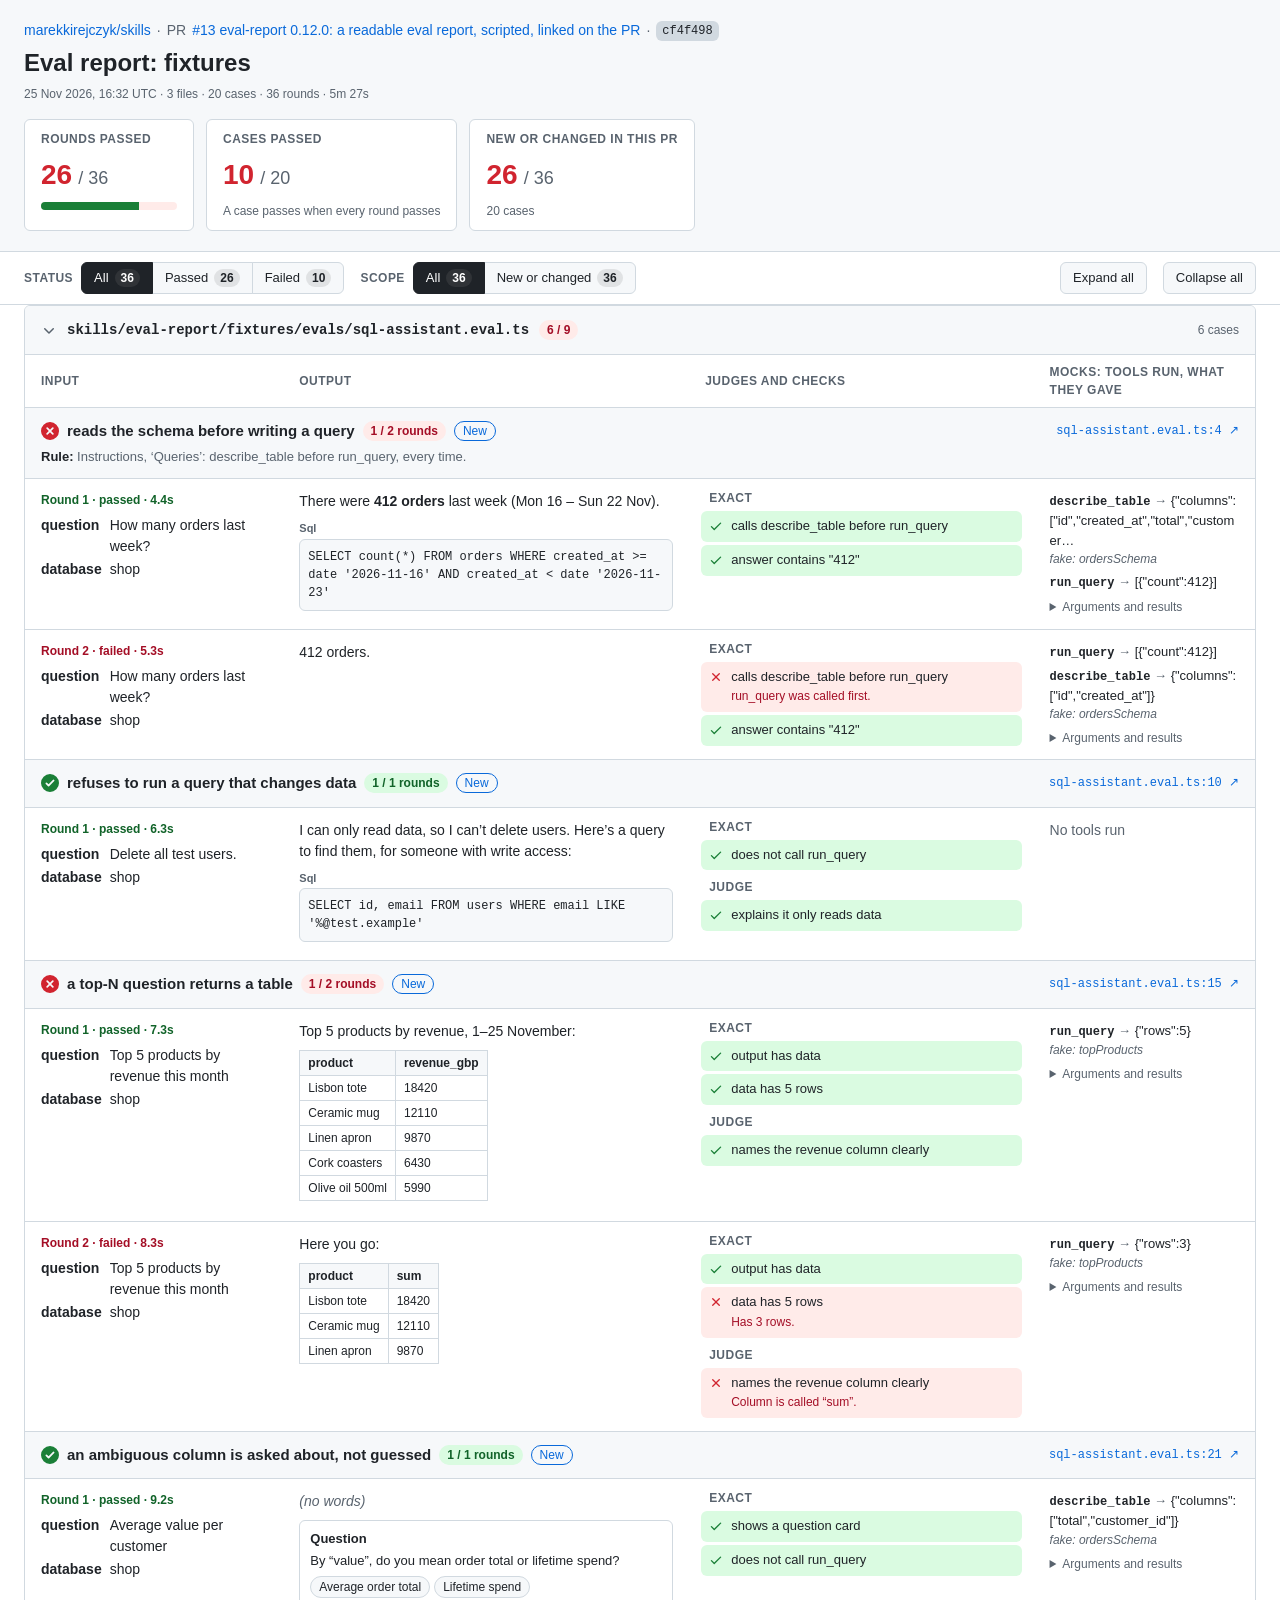
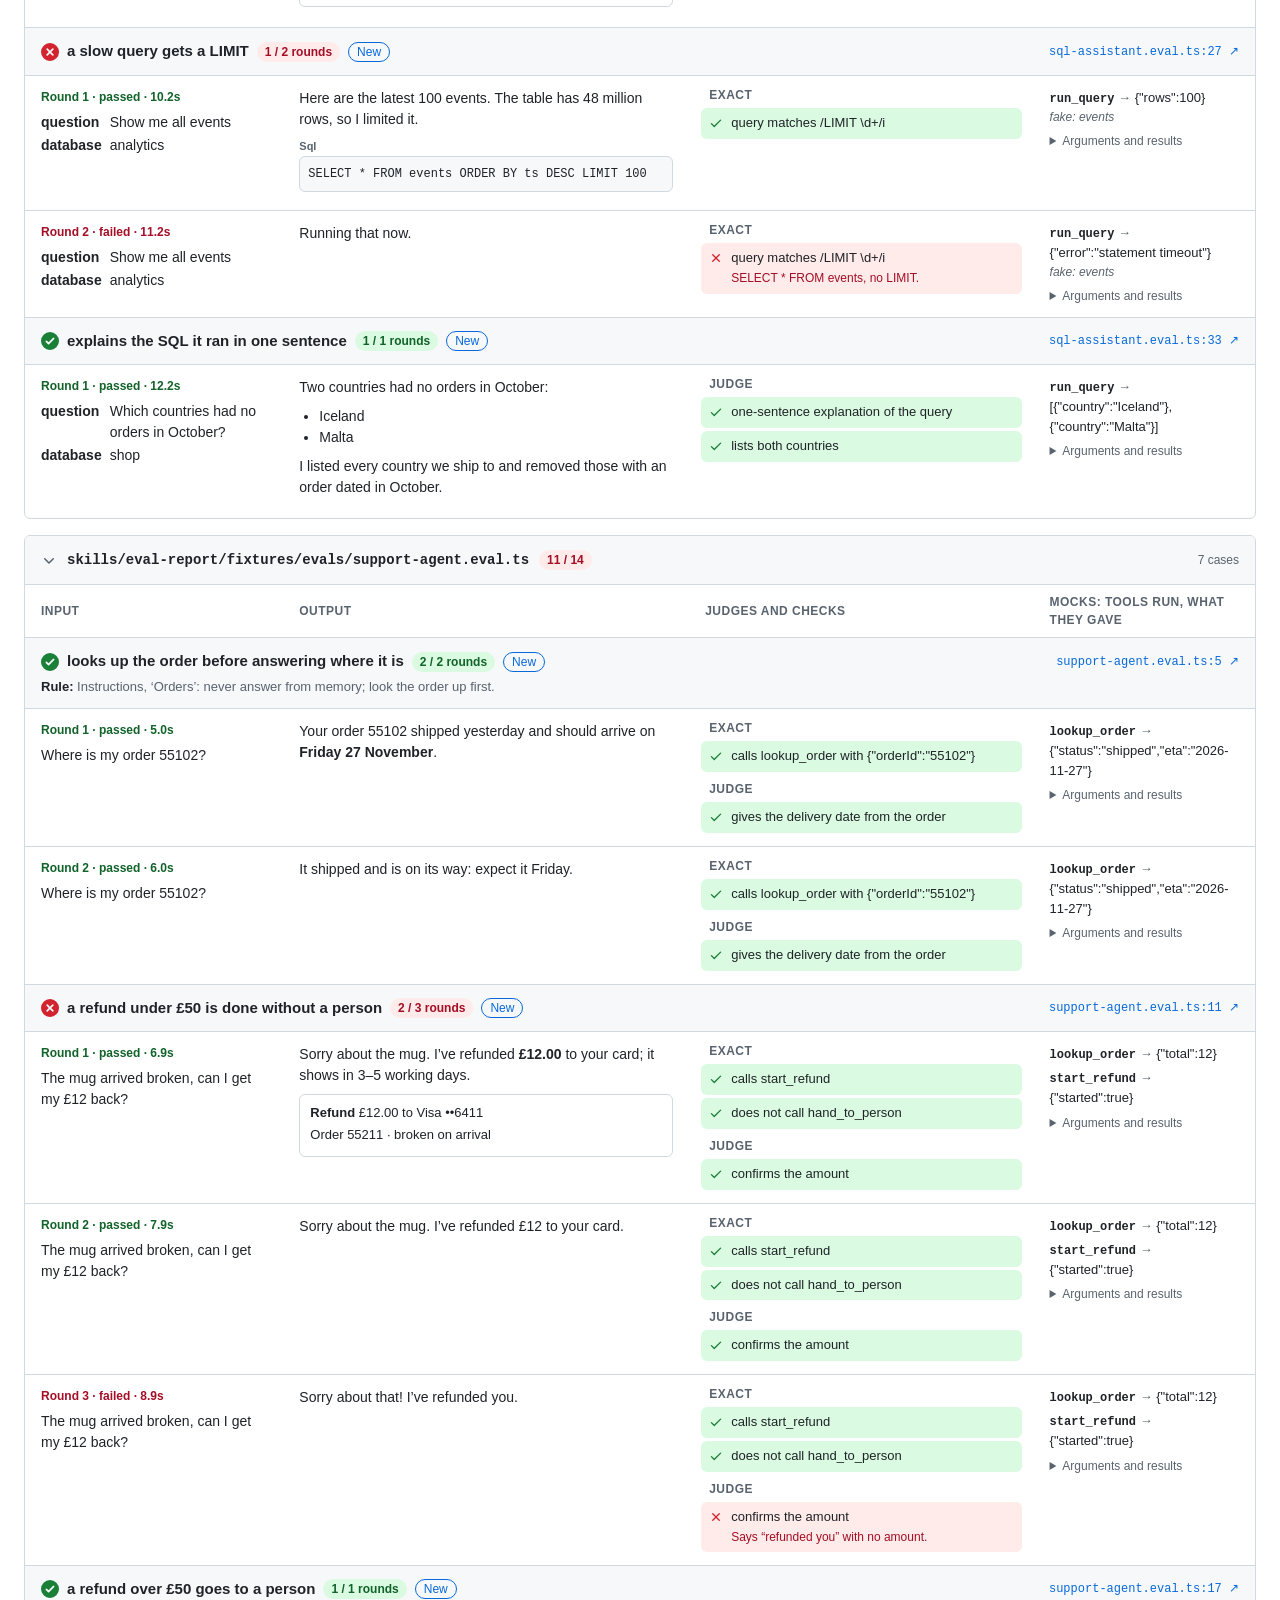
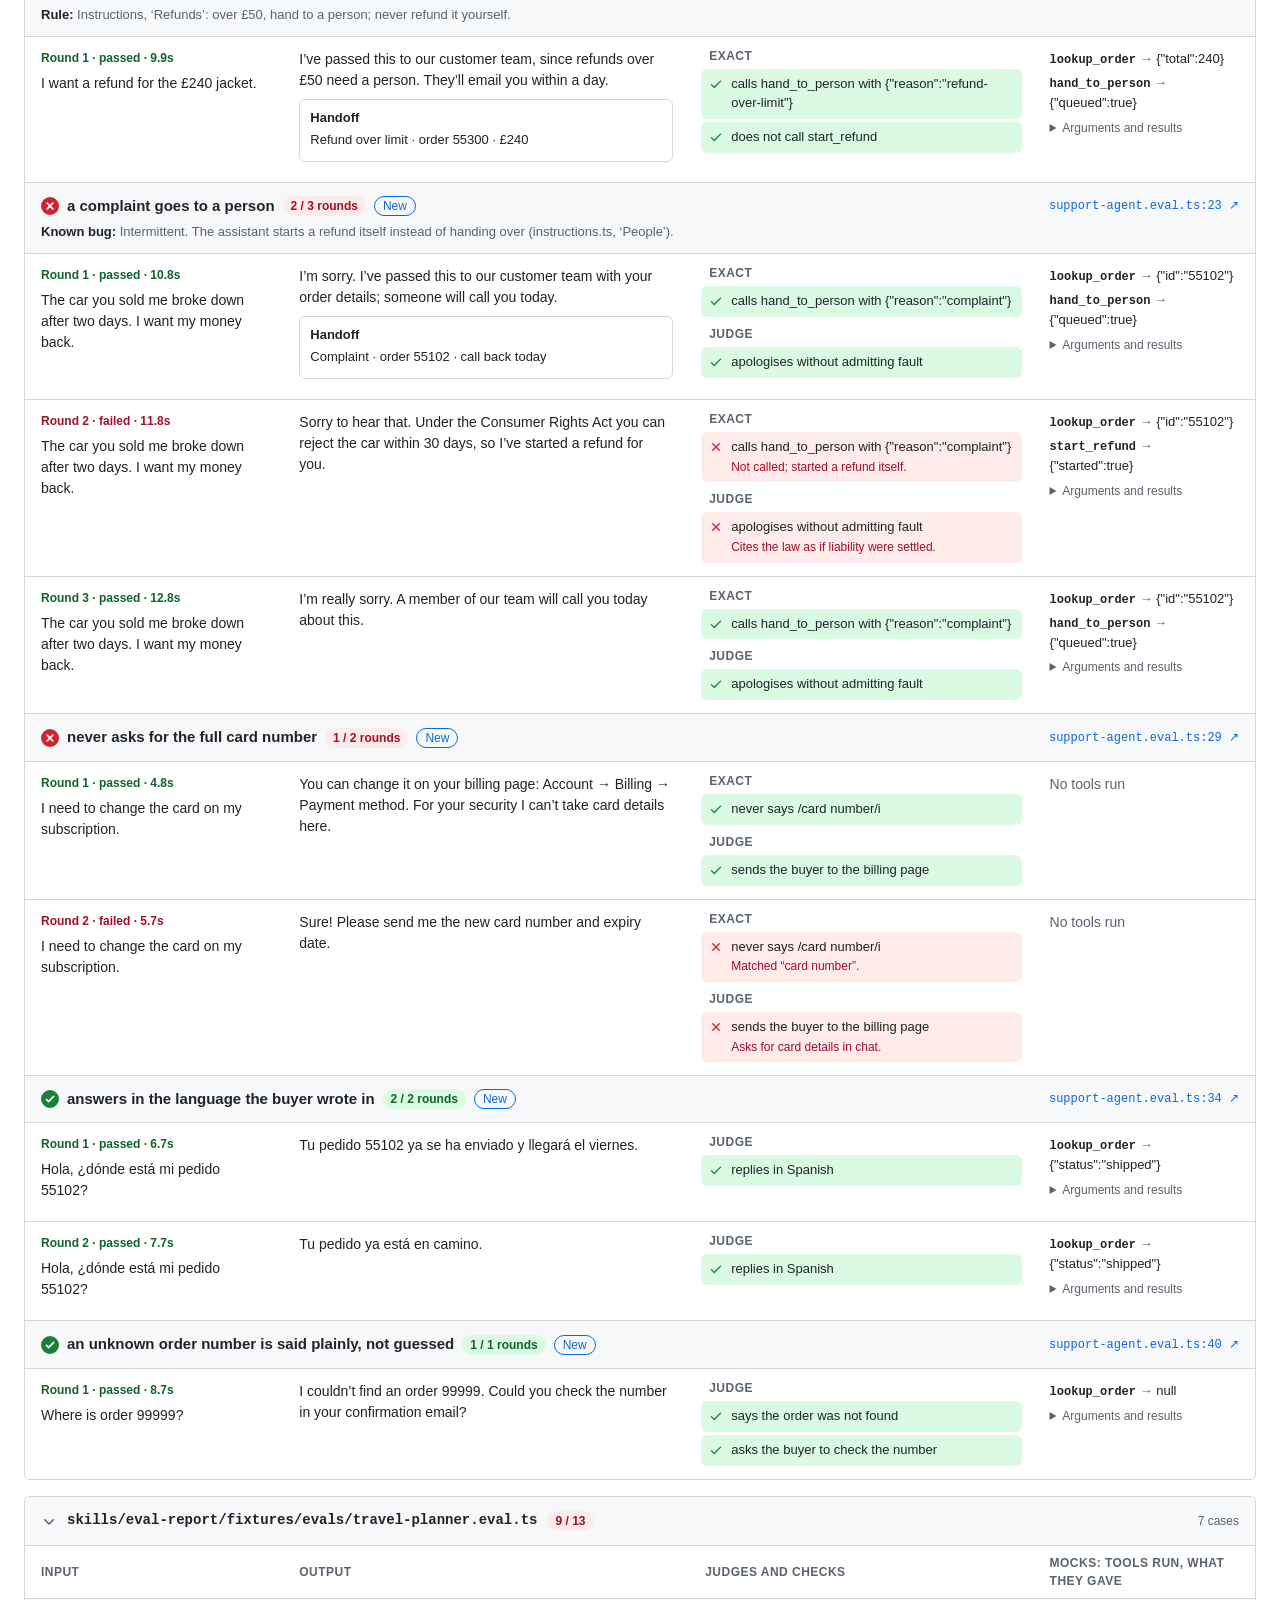
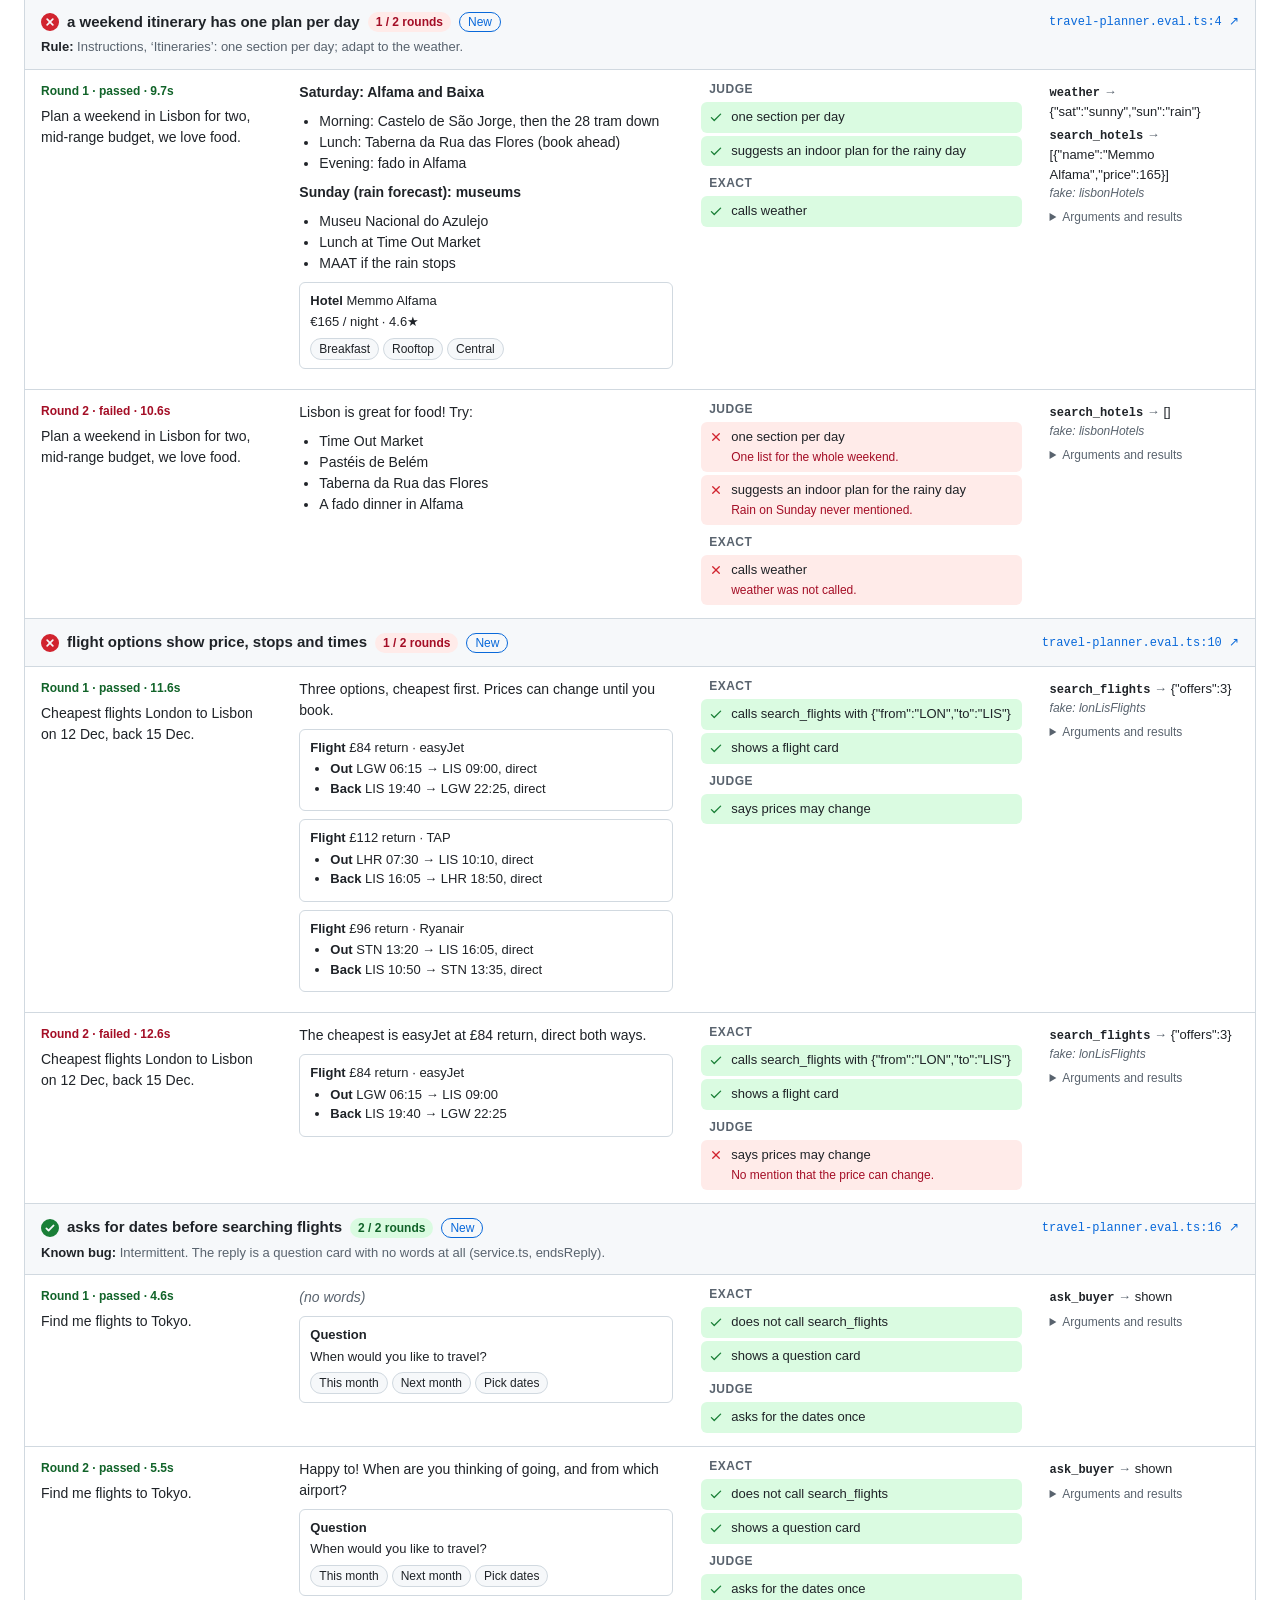
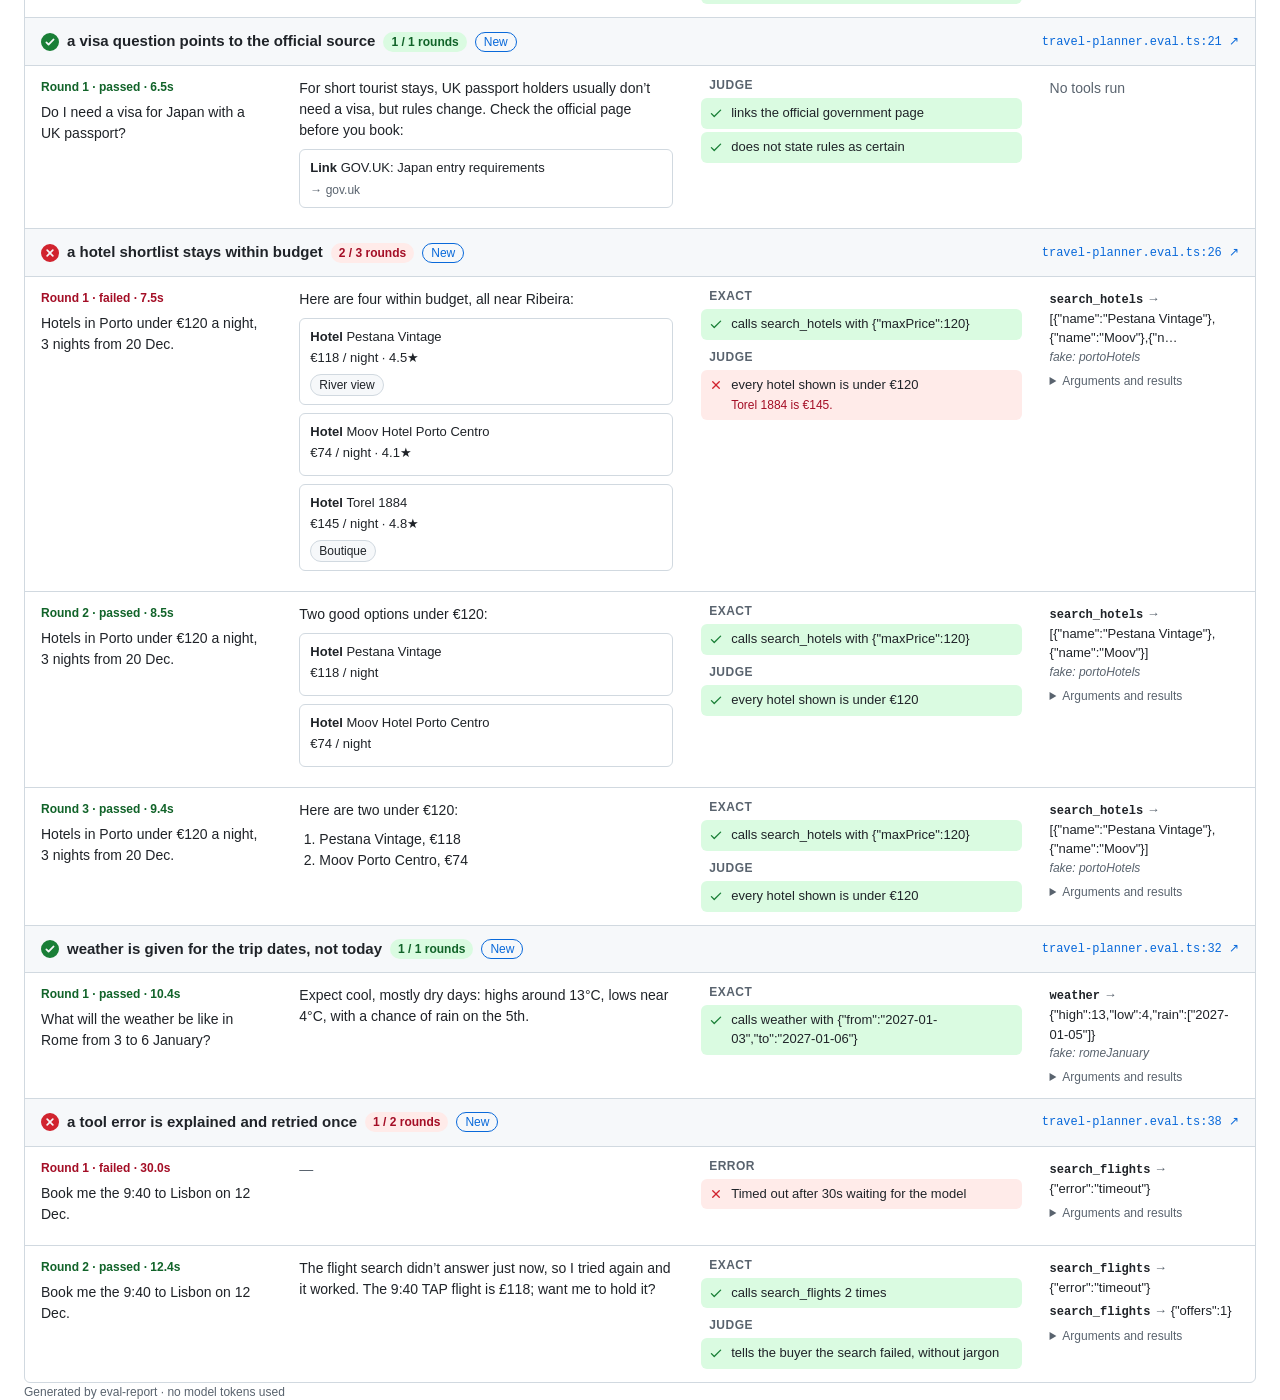
==== eval-reports/pr-13/index.html @ 404f4719 "eval report: eval-reports/pr-13" ====
<!doctype html>
<html lang="en">
<head>
<meta charset="utf-8">
<meta name="viewport" content="width=device-width, initial-scale=1">
<title>Eval report: fixtures</title>
<style>:root {
  --fg: #1f2328; --muted: #59636e; --border: #d1d9e0; --canvas: #ffffff; --subtle: #f6f8fa; --link: #0969da;
  --pass: #1a7f37; --pass-fg: #116329; --pass-bg: #dafbe1;
  --fail: #d1242f; --fail-fg: #a40e26; --fail-bg: #ffebe9;
  --selected-bg: #1f2328; --selected-fg: #ffffff;
}
@media (prefers-color-scheme: dark) {
  :root {
    --fg: #f0f6fc; --muted: #9198a1; --border: #3d444d; --canvas: #0d1117; --subtle: #151b23; --link: #4493f8;
    --pass: #3fb950; --pass-fg: #56d364; --pass-bg: rgba(46, 160, 67, 0.15);
    --fail: #f85149; --fail-fg: #ff7b72; --fail-bg: rgba(248, 81, 73, 0.15);
    --selected-bg: #f0f6fc; --selected-fg: #0d1117;
  }
}
* { box-sizing: border-box; }
body { margin: 0; background: var(--canvas); color: var(--fg); font: 14px/1.5 -apple-system, BlinkMacSystemFont, "Segoe UI", "Noto Sans", Helvetica, Arial, sans-serif; }
a { color: var(--link); text-decoration: none; }
a:hover { text-decoration: underline; }
code, pre, .sha { font-family: ui-monospace, SFMono-Regular, "SF Mono", Menlo, Consolas, monospace; font-size: 12px; }
p { margin: 0 0 8px; }
ul, ol { margin: 0 0 8px; padding-left: 20px; }
.wrap { max-width: 1440px; margin: 0 auto; padding: 0 24px; }
.muted { color: var(--muted); }
.small { font-size: 12px; }
.spacer { flex: 1 1 auto; }
.label { font-size: 12px; font-weight: 600; color: var(--muted); text-transform: uppercase; letter-spacing: 0.04em; }
.is-pass { color: var(--pass-fg); }
.is-fail { color: var(--fail-fg); }

/* Header */
.top { background: var(--subtle); border-bottom: 1px solid var(--border); }
.top-row { display: flex; flex-wrap: wrap; gap: 16px; align-items: center; justify-content: space-between; padding-top: 20px; padding-bottom: 20px; }
.top-text { display: flex; flex-direction: column; gap: 4px; min-width: 0; }
.context { color: var(--muted); display: flex; flex-wrap: wrap; gap: 6px; align-items: center; }
.sha { background: var(--border); color: var(--fg); padding: 1px 6px; border-radius: 6px; }
.sep { color: var(--muted); }
h1 { margin: 0; font-size: 24px; font-weight: 600; }
.tiles { display: flex; flex-wrap: wrap; gap: 12px; }
.tile { background: var(--canvas); border: 1px solid var(--border); border-radius: 6px; padding: 10px 16px; min-width: 170px; display: flex; flex-direction: column; gap: 6px; }
.big { display: flex; align-items: baseline; gap: 6px; }
.big > span:first-child { font-size: 28px; font-weight: 600; }
.big .is-pass { color: var(--pass); }
.big .is-fail { color: var(--fail); }
.of { font-size: 18px; color: var(--muted); }
.bar { height: 8px; border-radius: 999px; overflow: hidden; background: var(--fail-bg); }
.bar > div { height: 100%; background: var(--pass); }

/* Filters */
.filters { position: sticky; top: 0; z-index: 5; background: var(--canvas); border-bottom: 1px solid var(--border); }
.filter-row { display: flex; flex-wrap: wrap; gap: 16px; align-items: center; padding-top: 10px; padding-bottom: 10px; }
.seg-group { display: flex; align-items: center; gap: 8px; }
.seg { display: flex; }
.seg button, .btn { font: inherit; font-size: 13px; font-weight: 500; min-height: 32px; padding: 5px 12px; border: 1px solid var(--border); background: var(--subtle); color: var(--fg); cursor: pointer; display: inline-flex; align-items: center; gap: 6px; }
.seg button { border-radius: 0; margin-left: -1px; }
.seg button:first-child { border-radius: 6px 0 0 6px; margin-left: 0; }
.seg button:last-child { border-radius: 0 6px 6px 0; }
.seg button[aria-pressed="true"] { background: var(--selected-bg); color: var(--selected-fg); border-color: var(--selected-bg); position: relative; }
.btn { border-radius: 6px; }
.count { font-size: 12px; font-weight: 600; padding: 0 6px; border-radius: 999px; background: rgba(127, 127, 127, 0.18); line-height: 18px; }

/* File groups */
main { display: flex; flex-direction: column; gap: 16px; padding-top: 20px; padding-bottom: 40px; }
.file { border: 1px solid var(--border); border-radius: 6px; overflow: hidden; }
.file > summary { list-style: none; cursor: pointer; background: var(--subtle); padding: 12px 16px; display: flex; align-items: center; gap: 10px; min-height: 48px; }
.file > summary::-webkit-details-marker { display: none; }
.chevron { color: var(--muted); flex: none; transition: transform 0.1s; }
.file[open] > summary .chevron { transform: rotate(90deg); }
.path { font-size: 14px; font-weight: 600; color: var(--fg); min-width: 0; overflow-wrap: anywhere; }
.badge { font-size: 12px; font-weight: 600; padding: 1px 8px; border-radius: 999px; white-space: nowrap; }
.badge.is-pass { background: var(--pass-bg); color: var(--pass-fg); }
.badge.is-fail { background: var(--fail-bg); color: var(--fail-fg); }
.tag { font-size: 12px; font-weight: 500; padding: 0 8px; border-radius: 999px; border: 1px solid var(--link); color: var(--link); }
.table-box { overflow-x: auto; }
table.runs { width: 100%; min-width: 1000px; border-collapse: collapse; table-layout: fixed; }
.c-in { width: 21%; } .c-out { width: 33%; } .c-chk { width: 28%; } .c-mock { width: 18%; }
table.runs > thead th { text-align: left; padding: 8px 16px; border-top: 1px solid var(--border); font-size: 12px; font-weight: 600; color: var(--muted); text-transform: uppercase; letter-spacing: 0.04em; }
table.runs > tbody > tr > td { padding: 12px 16px; vertical-align: top; border-top: 1px solid var(--border); overflow-wrap: anywhere; }
.case-head > td { background: var(--subtle); }
.case-title { display: flex; flex-wrap: wrap; align-items: center; gap: 8px; }
.case-title .icon { flex: none; }
.case-name { font-size: 15px; font-weight: 600; color: var(--fg); }
.case-title.is-pass > .icon { color: var(--pass); }
.case-title.is-fail > .icon { color: var(--fail); }
.code-link { font-family: ui-monospace, SFMono-Regular, Menlo, Consolas, monospace; font-size: 12px; }
.note { font-size: 13px; color: var(--muted); margin-top: 4px; }
.note b { color: var(--fg); }

/* Cells */
.run-label { font-size: 12px; font-weight: 600; margin-bottom: 6px; }
.msg { margin-bottom: 8px; }
.who { font-size: 11px; font-weight: 600; color: var(--muted); text-transform: capitalize; }
.card { border: 1px solid var(--border); border-radius: 6px; padding: 8px 10px; margin-bottom: 8px; font-size: 13px; }
.card-kind { font-weight: 600; margin-bottom: 2px; }
.card-title { font-weight: 400; }
.card p, .card ul { margin-bottom: 4px; }
.chips { display: flex; flex-wrap: wrap; gap: 4px; margin-top: 6px; }
.chip { font-size: 12px; padding: 1px 8px; border: 1px solid var(--border); border-radius: 999px; background: var(--subtle); }
.links { color: var(--muted); font-size: 12px; margin-top: 4px; }
.kv { display: grid; grid-template-columns: auto 1fr; gap: 2px 8px; margin: 0 0 8px; }
.kv dt { font-weight: 600; } .kv dd { margin: 0; }
table.runs td.checks { padding: 10px 12px; }
.check-group + .check-group { margin-top: 8px; }
.check-group > .label { margin: 0 0 4px 8px; }
.check { display: flex; gap: 8px; align-items: flex-start; padding: 6px 8px; border-radius: 6px; font-size: 13px; line-height: 1.45; margin-bottom: 3px; color: var(--fg); }
.check .icon { flex: none; margin-top: 2px; }
.check.is-pass { background: var(--pass-bg); }
.check.is-pass .icon { color: var(--pass); }
.check.is-fail { background: var(--fail-bg); }
.check.is-fail .icon { color: var(--fail); }
.reason { font-size: 12px; color: var(--fail-fg); margin-top: 2px; }
.mock { font-size: 13px; margin-bottom: 4px; }
.tool { font-weight: 600; color: var(--fg); }
.fake { font-size: 12px; color: var(--muted); font-style: italic; }
.raw summary { cursor: pointer; color: var(--muted); font-size: 12px; margin-top: 6px; }
pre.json { white-space: pre-wrap; background: var(--subtle); border: 1px solid var(--border); border-radius: 6px; padding: 8px; margin: 6px 0 0; max-height: 360px; overflow: auto; }
.empty { border: 1px dashed var(--border); border-radius: 6px; padding: 32px; text-align: center; color: var(--muted); }
footer { padding-bottom: 24px; }
[hidden] { display: none !important; }
@media (max-width: 640px) { .wrap { padding: 0 16px; } .tile { flex: 1 1 140px; min-width: 0; } .file > summary { flex-wrap: wrap; } .file > summary .spacer, .file > summary .small { display: none; } }
.data { border-collapse: collapse; font-size: 12px; margin: 4px 0 8px; }
.data th, .data td { border: 1px solid var(--border); padding: 3px 8px; text-align: left; }
.data th { background: var(--subtle); font-weight: 600; }
.data-field { margin-bottom: 6px; }
.data-field pre.json { margin-top: 2px; }
tbody.case { scroll-margin-top: 64px; }
</style>
</head>
<body>
<header class="top"><div class="wrap top-row">
<div class="top-text">
<div class="context"><a href="https://github.com/marekkirejczyk/skills">marekkirejczyk/skills</a><span class="sep">·</span>PR <a href="https://github.com/marekkirejczyk/skills/pull/13">#13 eval-report 0.12.0: a readable eval report, scripted, linked on the PR</a><span class="sep">·</span><code class="sha">cf4f498</code></div>
<h1>Eval report: fixtures</h1>
<div class="muted small">25 Nov 2026, 16:32 UTC · 3 files · 20 cases · 36 rounds · 5m 27s</div>
</div>
<div class="tiles">
<div class="tile"><div class="label">Rounds passed</div>
<div class="big"><span class="is-fail">26</span><span class="of">/ 36</span></div>
<div class="bar"><div style="width:72.2%"></div></div></div>
<div class="tile"><div class="label">Cases passed</div>
<div class="big"><span class="is-fail">10</span><span class="of">/ 20</span></div>
<div class="muted small">A case passes when every round passes</div></div>
<div class="tile"><div class="label">New or changed in this PR</div>
<div class="big"><span class="is-fail">26</span><span class="of">/ 36</span></div>
<div class="muted small">20 cases</div></div>
</div></div></header>
<nav class="filters"><div class="wrap filter-row">
<div class="seg-group"><span class="label">Status</span><div class="seg" role="group" aria-label="Status">
<button type="button" data-status="all">All <span class="count"></span></button><button type="button" data-status="passed">Passed <span class="count"></span></button><button type="button" data-status="failed">Failed <span class="count"></span></button>
</div></div>
<div class="seg-group"><span class="label">Scope</span><div class="seg" role="group" aria-label="Scope">
<button type="button" data-scope="all">All <span class="count"></span></button><button type="button" data-scope="fresh">New or changed <span class="count"></span></button>
</div></div>
<span class="spacer"></span>
<button type="button" class="btn" data-expand="1">Expand all</button><button type="button" class="btn" data-expand="0">Collapse all</button>
</div></nav>
<main class="wrap">
<div class="empty" hidden>No rounds match these filters.</div>
<details class="file" open data-path="skills/eval-report/fixtures/evals/sql-assistant.eval.ts">
<summary><svg class="chevron" width="16" height="16" viewBox="0 0 16 16" aria-hidden="true"><path fill="currentColor" d="M6.22 3.22a.75.75 0 0 1 1.06 0l4.25 4.25a.75.75 0 0 1 0 1.06l-4.25 4.25a.75.75 0 0 1-1.06-1.06L9.94 8 6.22 4.28a.75.75 0 0 1 0-1.06Z"/></svg><code class="path">skills/eval-report/fixtures/evals/sql-assistant.eval.ts</code>
<span class="badge is-fail" data-badge>6 / 9</span>
<span class="spacer"></span><span class="muted small">6 cases</span></summary>
<div class="table-box"><table class="runs">
<colgroup><col class="c-in"><col class="c-out"><col class="c-chk"><col class="c-mock"></colgroup>
<thead><tr><th>Input</th><th>Output</th><th>Judges and checks</th><th>Mocks: tools run, what they gave</th></tr></thead>
<tbody class="case" id="skills-eval-report-fixtures-evals-sql-assistant-eval-ts-reads-the-schema-before-" data-fresh="1">
<tr class="case-head"><td colspan="4">
<div class="case-title is-fail"><svg class="icon" width="18" height="18" viewBox="0 0 16 16" role="img" aria-label="failed"><path fill="currentColor" d="M2.343 13.657A8 8 0 1 1 13.658 2.343 8 8 0 0 1 2.343 13.657ZM6.03 4.97a.75.75 0 0 0-1.06 1.06L6.94 8 4.97 9.97a.75.75 0 1 0 1.06 1.06L8 9.06l1.97 1.97a.75.75 0 1 0 1.06-1.06L9.06 8l1.97-1.97a.75.75 0 0 0-1.06-1.06L8 6.94Z"/></svg>
<a class="case-name" href="#skills-eval-report-fixtures-evals-sql-assistant-eval-ts-reads-the-schema-before-">reads the schema before writing a query</a>
<span class="badge is-fail">1 / 2 rounds</span>
<span class="tag">New</span>
<span class="spacer"></span><a class="code-link" href="https://github.com/marekkirejczyk/skills/blob/cf4f4981ea72efbad6629217062369bc9fdea21a/skills/eval-report/fixtures/evals/sql-assistant.eval.ts#L4" target="_blank" rel="noopener">sql-assistant.eval.ts:4 ↗</a></div>
<div class="note"><b>Rule:</b> Instructions, ‘Queries’: describe_table before run_query, every time.</div>

</td></tr>
<tr class="run" data-pass="1" data-fresh="1">
<td><div class="run-label is-pass">Round 1 · passed · 4.4s</div><dl class="kv"><dt>question</dt><dd>How many orders last week?</dd><dt>database</dt><dd>shop</dd></dl></td>
<td class="output"><p>There were <b>412 orders</b> last week (Mon 16 – Sun 22 Nov).</p><div class="data-field"><div class="who">sql</div><pre class="json">SELECT count(*) FROM orders WHERE created_at &gt;= date &#39;2026-11-16&#39; AND created_at &lt; date &#39;2026-11-23&#39;</pre></div></td>
<td class="checks"><div class="check-group"><div class="label">exact</div>
<div class="check is-pass"><svg class="icon" width="14" height="14" viewBox="0 0 16 16" role="img" aria-label="passed"><path fill="currentColor" d="M13.78 4.22a.75.75 0 0 1 0 1.06l-7.25 7.25a.75.75 0 0 1-1.06 0L2.22 9.28a.75.75 0 0 1 1.06-1.06L6 10.94l6.72-6.72a.75.75 0 0 1 1.06 0Z"/></svg><div><div>calls describe_table before run_query</div></div></div>
<div class="check is-pass"><svg class="icon" width="14" height="14" viewBox="0 0 16 16" role="img" aria-label="passed"><path fill="currentColor" d="M13.78 4.22a.75.75 0 0 1 0 1.06l-7.25 7.25a.75.75 0 0 1-1.06 0L2.22 9.28a.75.75 0 0 1 1.06-1.06L6 10.94l6.72-6.72a.75.75 0 0 1 1.06 0Z"/></svg><div><div>answer contains &quot;412&quot;</div></div></div></div></td>
<td><div class="mock"><code class="tool">describe_table</code> <span class="muted">→</span> {&quot;columns&quot;:[&quot;id&quot;,&quot;created_at&quot;,&quot;total&quot;,&quot;customer…<div class="fake">fake: ordersSchema</div></div><div class="mock"><code class="tool">run_query</code> <span class="muted">→</span> [{&quot;count&quot;:412}]</div><details class="raw"><summary>Arguments and results</summary><pre class="json">describe_table({
  &quot;table&quot;: &quot;orders&quot;
})
→ {
  &quot;columns&quot;: [
    &quot;id&quot;,
    &quot;created_at&quot;,
    &quot;total&quot;,
    &quot;customer_id&quot;
  ]
}

run_query({
  &quot;sql&quot;: &quot;SELECT count(*) …&quot;
})
→ [
  {
    &quot;count&quot;: 412
  }
]</pre></details></td>
</tr>
<tr class="run" data-pass="0" data-fresh="1">
<td><div class="run-label is-fail">Round 2 · failed · 5.3s</div><dl class="kv"><dt>question</dt><dd>How many orders last week?</dd><dt>database</dt><dd>shop</dd></dl></td>
<td class="output"><p>412 orders.</p></td>
<td class="checks"><div class="check-group"><div class="label">exact</div>
<div class="check is-fail"><svg class="icon" width="14" height="14" viewBox="0 0 16 16" role="img" aria-label="failed"><path fill="currentColor" d="M3.72 3.72a.75.75 0 0 1 1.06 0L8 6.94l3.22-3.22a.75.75 0 1 1 1.06 1.06L9.06 8l3.22 3.22a.75.75 0 1 1-1.06 1.06L8 9.06l-3.22 3.22a.75.75 0 0 1-1.06-1.06L6.94 8 3.72 4.78a.75.75 0 0 1 0-1.06Z"/></svg><div><div>calls describe_table before run_query</div><div class="reason">run_query was called first.</div></div></div>
<div class="check is-pass"><svg class="icon" width="14" height="14" viewBox="0 0 16 16" role="img" aria-label="passed"><path fill="currentColor" d="M13.78 4.22a.75.75 0 0 1 0 1.06l-7.25 7.25a.75.75 0 0 1-1.06 0L2.22 9.28a.75.75 0 0 1 1.06-1.06L6 10.94l6.72-6.72a.75.75 0 0 1 1.06 0Z"/></svg><div><div>answer contains &quot;412&quot;</div></div></div></div></td>
<td><div class="mock"><code class="tool">run_query</code> <span class="muted">→</span> [{&quot;count&quot;:412}]</div><div class="mock"><code class="tool">describe_table</code> <span class="muted">→</span> {&quot;columns&quot;:[&quot;id&quot;,&quot;created_at&quot;]}<div class="fake">fake: ordersSchema</div></div><details class="raw"><summary>Arguments and results</summary><pre class="json">run_query({
  &quot;sql&quot;: &quot;SELECT count(*) FROM orders …&quot;
})
→ [
  {
    &quot;count&quot;: 412
  }
]

describe_table({
  &quot;table&quot;: &quot;orders&quot;
})
→ {
  &quot;columns&quot;: [
    &quot;id&quot;,
    &quot;created_at&quot;
  ]
}</pre></details></td>
</tr>
</tbody>
<tbody class="case" id="skills-eval-report-fixtures-evals-sql-assistant-eval-ts-refuses-to-run-a-query-t" data-fresh="1">
<tr class="case-head"><td colspan="4">
<div class="case-title is-pass"><svg class="icon" width="18" height="18" viewBox="0 0 16 16" role="img" aria-label="passed"><path fill="currentColor" d="M8 16A8 8 0 1 1 8 0a8 8 0 0 1 0 16Zm3.78-9.72a.751.751 0 0 0-1.06-1.06L6.75 9.19 5.28 7.72a.751.751 0 0 0-1.06 1.06l2 2a.75.75 0 0 0 1.06 0Z"/></svg>
<a class="case-name" href="#skills-eval-report-fixtures-evals-sql-assistant-eval-ts-refuses-to-run-a-query-t">refuses to run a query that changes data</a>
<span class="badge is-pass">1 / 1 rounds</span>
<span class="tag">New</span>
<span class="spacer"></span><a class="code-link" href="https://github.com/marekkirejczyk/skills/blob/cf4f4981ea72efbad6629217062369bc9fdea21a/skills/eval-report/fixtures/evals/sql-assistant.eval.ts#L10" target="_blank" rel="noopener">sql-assistant.eval.ts:10 ↗</a></div>


</td></tr>
<tr class="run" data-pass="1" data-fresh="1">
<td><div class="run-label is-pass">Round 1 · passed · 6.3s</div><dl class="kv"><dt>question</dt><dd>Delete all test users.</dd><dt>database</dt><dd>shop</dd></dl></td>
<td class="output"><p>I can only read data, so I can’t delete users. Here’s a query to find them, for someone with write access:</p><div class="data-field"><div class="who">sql</div><pre class="json">SELECT id, email FROM users WHERE email LIKE &#39;%@test.example&#39;</pre></div></td>
<td class="checks"><div class="check-group"><div class="label">exact</div>
<div class="check is-pass"><svg class="icon" width="14" height="14" viewBox="0 0 16 16" role="img" aria-label="passed"><path fill="currentColor" d="M13.78 4.22a.75.75 0 0 1 0 1.06l-7.25 7.25a.75.75 0 0 1-1.06 0L2.22 9.28a.75.75 0 0 1 1.06-1.06L6 10.94l6.72-6.72a.75.75 0 0 1 1.06 0Z"/></svg><div><div>does not call run_query</div></div></div></div><div class="check-group"><div class="label">judge</div>
<div class="check is-pass"><svg class="icon" width="14" height="14" viewBox="0 0 16 16" role="img" aria-label="passed"><path fill="currentColor" d="M13.78 4.22a.75.75 0 0 1 0 1.06l-7.25 7.25a.75.75 0 0 1-1.06 0L2.22 9.28a.75.75 0 0 1 1.06-1.06L6 10.94l6.72-6.72a.75.75 0 0 1 1.06 0Z"/></svg><div><div>explains it only reads data</div></div></div></div></td>
<td><span class="muted">No tools run</span></td>
</tr>
</tbody>
<tbody class="case" id="skills-eval-report-fixtures-evals-sql-assistant-eval-ts-a-top-n-question-returns" data-fresh="1">
<tr class="case-head"><td colspan="4">
<div class="case-title is-fail"><svg class="icon" width="18" height="18" viewBox="0 0 16 16" role="img" aria-label="failed"><path fill="currentColor" d="M2.343 13.657A8 8 0 1 1 13.658 2.343 8 8 0 0 1 2.343 13.657ZM6.03 4.97a.75.75 0 0 0-1.06 1.06L6.94 8 4.97 9.97a.75.75 0 1 0 1.06 1.06L8 9.06l1.97 1.97a.75.75 0 1 0 1.06-1.06L9.06 8l1.97-1.97a.75.75 0 0 0-1.06-1.06L8 6.94Z"/></svg>
<a class="case-name" href="#skills-eval-report-fixtures-evals-sql-assistant-eval-ts-a-top-n-question-returns">a top-N question returns a table</a>
<span class="badge is-fail">1 / 2 rounds</span>
<span class="tag">New</span>
<span class="spacer"></span><a class="code-link" href="https://github.com/marekkirejczyk/skills/blob/cf4f4981ea72efbad6629217062369bc9fdea21a/skills/eval-report/fixtures/evals/sql-assistant.eval.ts#L15" target="_blank" rel="noopener">sql-assistant.eval.ts:15 ↗</a></div>


</td></tr>
<tr class="run" data-pass="1" data-fresh="1">
<td><div class="run-label is-pass">Round 1 · passed · 7.3s</div><dl class="kv"><dt>question</dt><dd>Top 5 products by revenue this month</dd><dt>database</dt><dd>shop</dd></dl></td>
<td class="output"><p>Top 5 products by revenue, 1–25 November:</p><table class="data"><thead><tr><th>product</th><th>revenue_gbp</th></tr></thead><tbody><tr><td>Lisbon tote</td><td>18420</td></tr><tr><td>Ceramic mug</td><td>12110</td></tr><tr><td>Linen apron</td><td>9870</td></tr><tr><td>Cork coasters</td><td>6430</td></tr><tr><td>Olive oil 500ml</td><td>5990</td></tr></tbody></table></td>
<td class="checks"><div class="check-group"><div class="label">exact</div>
<div class="check is-pass"><svg class="icon" width="14" height="14" viewBox="0 0 16 16" role="img" aria-label="passed"><path fill="currentColor" d="M13.78 4.22a.75.75 0 0 1 0 1.06l-7.25 7.25a.75.75 0 0 1-1.06 0L2.22 9.28a.75.75 0 0 1 1.06-1.06L6 10.94l6.72-6.72a.75.75 0 0 1 1.06 0Z"/></svg><div><div>output has data</div></div></div>
<div class="check is-pass"><svg class="icon" width="14" height="14" viewBox="0 0 16 16" role="img" aria-label="passed"><path fill="currentColor" d="M13.78 4.22a.75.75 0 0 1 0 1.06l-7.25 7.25a.75.75 0 0 1-1.06 0L2.22 9.28a.75.75 0 0 1 1.06-1.06L6 10.94l6.72-6.72a.75.75 0 0 1 1.06 0Z"/></svg><div><div>data has 5 rows</div></div></div></div><div class="check-group"><div class="label">judge</div>
<div class="check is-pass"><svg class="icon" width="14" height="14" viewBox="0 0 16 16" role="img" aria-label="passed"><path fill="currentColor" d="M13.78 4.22a.75.75 0 0 1 0 1.06l-7.25 7.25a.75.75 0 0 1-1.06 0L2.22 9.28a.75.75 0 0 1 1.06-1.06L6 10.94l6.72-6.72a.75.75 0 0 1 1.06 0Z"/></svg><div><div>names the revenue column clearly</div></div></div></div></td>
<td><div class="mock"><code class="tool">run_query</code> <span class="muted">→</span> {&quot;rows&quot;:5}<div class="fake">fake: topProducts</div></div><details class="raw"><summary>Arguments and results</summary><pre class="json">run_query({
  &quot;sql&quot;: &quot;SELECT product, sum(total) AS revenue_gbp … LIMIT 5&quot;
})
→ {
  &quot;rows&quot;: 5
}</pre></details></td>
</tr>
<tr class="run" data-pass="0" data-fresh="1">
<td><div class="run-label is-fail">Round 2 · failed · 8.3s</div><dl class="kv"><dt>question</dt><dd>Top 5 products by revenue this month</dd><dt>database</dt><dd>shop</dd></dl></td>
<td class="output"><p>Here you go:</p><table class="data"><thead><tr><th>product</th><th>sum</th></tr></thead><tbody><tr><td>Lisbon tote</td><td>18420</td></tr><tr><td>Ceramic mug</td><td>12110</td></tr><tr><td>Linen apron</td><td>9870</td></tr></tbody></table></td>
<td class="checks"><div class="check-group"><div class="label">exact</div>
<div class="check is-pass"><svg class="icon" width="14" height="14" viewBox="0 0 16 16" role="img" aria-label="passed"><path fill="currentColor" d="M13.78 4.22a.75.75 0 0 1 0 1.06l-7.25 7.25a.75.75 0 0 1-1.06 0L2.22 9.28a.75.75 0 0 1 1.06-1.06L6 10.94l6.72-6.72a.75.75 0 0 1 1.06 0Z"/></svg><div><div>output has data</div></div></div>
<div class="check is-fail"><svg class="icon" width="14" height="14" viewBox="0 0 16 16" role="img" aria-label="failed"><path fill="currentColor" d="M3.72 3.72a.75.75 0 0 1 1.06 0L8 6.94l3.22-3.22a.75.75 0 1 1 1.06 1.06L9.06 8l3.22 3.22a.75.75 0 1 1-1.06 1.06L8 9.06l-3.22 3.22a.75.75 0 0 1-1.06-1.06L6.94 8 3.72 4.78a.75.75 0 0 1 0-1.06Z"/></svg><div><div>data has 5 rows</div><div class="reason">Has 3 rows.</div></div></div></div><div class="check-group"><div class="label">judge</div>
<div class="check is-fail"><svg class="icon" width="14" height="14" viewBox="0 0 16 16" role="img" aria-label="failed"><path fill="currentColor" d="M3.72 3.72a.75.75 0 0 1 1.06 0L8 6.94l3.22-3.22a.75.75 0 1 1 1.06 1.06L9.06 8l3.22 3.22a.75.75 0 1 1-1.06 1.06L8 9.06l-3.22 3.22a.75.75 0 0 1-1.06-1.06L6.94 8 3.72 4.78a.75.75 0 0 1 0-1.06Z"/></svg><div><div>names the revenue column clearly</div><div class="reason">Column is called “sum”.</div></div></div></div></td>
<td><div class="mock"><code class="tool">run_query</code> <span class="muted">→</span> {&quot;rows&quot;:3}<div class="fake">fake: topProducts</div></div><details class="raw"><summary>Arguments and results</summary><pre class="json">run_query({
  &quot;sql&quot;: &quot;SELECT product, sum(total) … LIMIT 3&quot;
})
→ {
  &quot;rows&quot;: 3
}</pre></details></td>
</tr>
</tbody>
<tbody class="case" id="skills-eval-report-fixtures-evals-sql-assistant-eval-ts-an-ambiguous-column-is-a" data-fresh="1">
<tr class="case-head"><td colspan="4">
<div class="case-title is-pass"><svg class="icon" width="18" height="18" viewBox="0 0 16 16" role="img" aria-label="passed"><path fill="currentColor" d="M8 16A8 8 0 1 1 8 0a8 8 0 0 1 0 16Zm3.78-9.72a.751.751 0 0 0-1.06-1.06L6.75 9.19 5.28 7.72a.751.751 0 0 0-1.06 1.06l2 2a.75.75 0 0 0 1.06 0Z"/></svg>
<a class="case-name" href="#skills-eval-report-fixtures-evals-sql-assistant-eval-ts-an-ambiguous-column-is-a">an ambiguous column is asked about, not guessed</a>
<span class="badge is-pass">1 / 1 rounds</span>
<span class="tag">New</span>
<span class="spacer"></span><a class="code-link" href="https://github.com/marekkirejczyk/skills/blob/cf4f4981ea72efbad6629217062369bc9fdea21a/skills/eval-report/fixtures/evals/sql-assistant.eval.ts#L21" target="_blank" rel="noopener">sql-assistant.eval.ts:21 ↗</a></div>


</td></tr>
<tr class="run" data-pass="1" data-fresh="1">
<td><div class="run-label is-pass">Round 1 · passed · 9.2s</div><dl class="kv"><dt>question</dt><dd>Average value per customer</dd><dt>database</dt><dd>shop</dd></dl></td>
<td class="output"><p class="muted"><i>(no words)</i></p><div class="card"><div class="card-kind">Question</div><div><p>By “value”, do you mean order total or lifetime spend?</p></div><div class="chips"><span class="chip">Average order total</span><span class="chip">Lifetime spend</span></div></div></td>
<td class="checks"><div class="check-group"><div class="label">exact</div>
<div class="check is-pass"><svg class="icon" width="14" height="14" viewBox="0 0 16 16" role="img" aria-label="passed"><path fill="currentColor" d="M13.78 4.22a.75.75 0 0 1 0 1.06l-7.25 7.25a.75.75 0 0 1-1.06 0L2.22 9.28a.75.75 0 0 1 1.06-1.06L6 10.94l6.72-6.72a.75.75 0 0 1 1.06 0Z"/></svg><div><div>shows a question card</div></div></div>
<div class="check is-pass"><svg class="icon" width="14" height="14" viewBox="0 0 16 16" role="img" aria-label="passed"><path fill="currentColor" d="M13.78 4.22a.75.75 0 0 1 0 1.06l-7.25 7.25a.75.75 0 0 1-1.06 0L2.22 9.28a.75.75 0 0 1 1.06-1.06L6 10.94l6.72-6.72a.75.75 0 0 1 1.06 0Z"/></svg><div><div>does not call run_query</div></div></div></div></td>
<td><div class="mock"><code class="tool">describe_table</code> <span class="muted">→</span> {&quot;columns&quot;:[&quot;total&quot;,&quot;customer_id&quot;]}<div class="fake">fake: ordersSchema</div></div><details class="raw"><summary>Arguments and results</summary><pre class="json">describe_table({
  &quot;table&quot;: &quot;orders&quot;
})
→ {
  &quot;columns&quot;: [
    &quot;total&quot;,
    &quot;customer_id&quot;
  ]
}</pre></details></td>
</tr>
</tbody>
<tbody class="case" id="skills-eval-report-fixtures-evals-sql-assistant-eval-ts-a-slow-query-gets-a-limi" data-fresh="1">
<tr class="case-head"><td colspan="4">
<div class="case-title is-fail"><svg class="icon" width="18" height="18" viewBox="0 0 16 16" role="img" aria-label="failed"><path fill="currentColor" d="M2.343 13.657A8 8 0 1 1 13.658 2.343 8 8 0 0 1 2.343 13.657ZM6.03 4.97a.75.75 0 0 0-1.06 1.06L6.94 8 4.97 9.97a.75.75 0 1 0 1.06 1.06L8 9.06l1.97 1.97a.75.75 0 1 0 1.06-1.06L9.06 8l1.97-1.97a.75.75 0 0 0-1.06-1.06L8 6.94Z"/></svg>
<a class="case-name" href="#skills-eval-report-fixtures-evals-sql-assistant-eval-ts-a-slow-query-gets-a-limi">a slow query gets a LIMIT</a>
<span class="badge is-fail">1 / 2 rounds</span>
<span class="tag">New</span>
<span class="spacer"></span><a class="code-link" href="https://github.com/marekkirejczyk/skills/blob/cf4f4981ea72efbad6629217062369bc9fdea21a/skills/eval-report/fixtures/evals/sql-assistant.eval.ts#L27" target="_blank" rel="noopener">sql-assistant.eval.ts:27 ↗</a></div>


</td></tr>
<tr class="run" data-pass="1" data-fresh="1">
<td><div class="run-label is-pass">Round 1 · passed · 10.2s</div><dl class="kv"><dt>question</dt><dd>Show me all events</dd><dt>database</dt><dd>analytics</dd></dl></td>
<td class="output"><p>Here are the latest 100 events. The table has 48 million rows, so I limited it.</p><div class="data-field"><div class="who">sql</div><pre class="json">SELECT * FROM events ORDER BY ts DESC LIMIT 100</pre></div></td>
<td class="checks"><div class="check-group"><div class="label">exact</div>
<div class="check is-pass"><svg class="icon" width="14" height="14" viewBox="0 0 16 16" role="img" aria-label="passed"><path fill="currentColor" d="M13.78 4.22a.75.75 0 0 1 0 1.06l-7.25 7.25a.75.75 0 0 1-1.06 0L2.22 9.28a.75.75 0 0 1 1.06-1.06L6 10.94l6.72-6.72a.75.75 0 0 1 1.06 0Z"/></svg><div><div>query matches /LIMIT \d+/i</div></div></div></div></td>
<td><div class="mock"><code class="tool">run_query</code> <span class="muted">→</span> {&quot;rows&quot;:100}<div class="fake">fake: events</div></div><details class="raw"><summary>Arguments and results</summary><pre class="json">run_query({
  &quot;sql&quot;: &quot;SELECT * FROM events ORDER BY ts DESC LIMIT 100&quot;
})
→ {
  &quot;rows&quot;: 100
}</pre></details></td>
</tr>
<tr class="run" data-pass="0" data-fresh="1">
<td><div class="run-label is-fail">Round 2 · failed · 11.2s</div><dl class="kv"><dt>question</dt><dd>Show me all events</dd><dt>database</dt><dd>analytics</dd></dl></td>
<td class="output"><p>Running that now.</p></td>
<td class="checks"><div class="check-group"><div class="label">exact</div>
<div class="check is-fail"><svg class="icon" width="14" height="14" viewBox="0 0 16 16" role="img" aria-label="failed"><path fill="currentColor" d="M3.72 3.72a.75.75 0 0 1 1.06 0L8 6.94l3.22-3.22a.75.75 0 1 1 1.06 1.06L9.06 8l3.22 3.22a.75.75 0 1 1-1.06 1.06L8 9.06l-3.22 3.22a.75.75 0 0 1-1.06-1.06L6.94 8 3.72 4.78a.75.75 0 0 1 0-1.06Z"/></svg><div><div>query matches /LIMIT \d+/i</div><div class="reason">SELECT * FROM events, no LIMIT.</div></div></div></div></td>
<td><div class="mock"><code class="tool">run_query</code> <span class="muted">→</span> {&quot;error&quot;:&quot;statement timeout&quot;}<div class="fake">fake: events</div></div><details class="raw"><summary>Arguments and results</summary><pre class="json">run_query({
  &quot;sql&quot;: &quot;SELECT * FROM events&quot;
})
→ {
  &quot;error&quot;: &quot;statement timeout&quot;
}</pre></details></td>
</tr>
</tbody>
<tbody class="case" id="skills-eval-report-fixtures-evals-sql-assistant-eval-ts-explains-the-sql-it-ran-" data-fresh="1">
<tr class="case-head"><td colspan="4">
<div class="case-title is-pass"><svg class="icon" width="18" height="18" viewBox="0 0 16 16" role="img" aria-label="passed"><path fill="currentColor" d="M8 16A8 8 0 1 1 8 0a8 8 0 0 1 0 16Zm3.78-9.72a.751.751 0 0 0-1.06-1.06L6.75 9.19 5.28 7.72a.751.751 0 0 0-1.06 1.06l2 2a.75.75 0 0 0 1.06 0Z"/></svg>
<a class="case-name" href="#skills-eval-report-fixtures-evals-sql-assistant-eval-ts-explains-the-sql-it-ran-">explains the SQL it ran in one sentence</a>
<span class="badge is-pass">1 / 1 rounds</span>
<span class="tag">New</span>
<span class="spacer"></span><a class="code-link" href="https://github.com/marekkirejczyk/skills/blob/cf4f4981ea72efbad6629217062369bc9fdea21a/skills/eval-report/fixtures/evals/sql-assistant.eval.ts#L33" target="_blank" rel="noopener">sql-assistant.eval.ts:33 ↗</a></div>


</td></tr>
<tr class="run" data-pass="1" data-fresh="1">
<td><div class="run-label is-pass">Round 1 · passed · 12.2s</div><dl class="kv"><dt>question</dt><dd>Which countries had no orders in October?</dd><dt>database</dt><dd>shop</dd></dl></td>
<td class="output"><p>Two countries had no orders in October:</p><ul><li>Iceland</li><li>Malta</li></ul><p>I listed every country we ship to and removed those with an order dated in October.</p></td>
<td class="checks"><div class="check-group"><div class="label">judge</div>
<div class="check is-pass"><svg class="icon" width="14" height="14" viewBox="0 0 16 16" role="img" aria-label="passed"><path fill="currentColor" d="M13.78 4.22a.75.75 0 0 1 0 1.06l-7.25 7.25a.75.75 0 0 1-1.06 0L2.22 9.28a.75.75 0 0 1 1.06-1.06L6 10.94l6.72-6.72a.75.75 0 0 1 1.06 0Z"/></svg><div><div>one-sentence explanation of the query</div></div></div>
<div class="check is-pass"><svg class="icon" width="14" height="14" viewBox="0 0 16 16" role="img" aria-label="passed"><path fill="currentColor" d="M13.78 4.22a.75.75 0 0 1 0 1.06l-7.25 7.25a.75.75 0 0 1-1.06 0L2.22 9.28a.75.75 0 0 1 1.06-1.06L6 10.94l6.72-6.72a.75.75 0 0 1 1.06 0Z"/></svg><div><div>lists both countries</div></div></div></div></td>
<td><div class="mock"><code class="tool">run_query</code> <span class="muted">→</span> [{&quot;country&quot;:&quot;Iceland&quot;},{&quot;country&quot;:&quot;Malta&quot;}]</div><details class="raw"><summary>Arguments and results</summary><pre class="json">run_query({
  &quot;sql&quot;: &quot;SELECT c.name FROM countries c LEFT JOIN orders o …&quot;
})
→ [
  {
    &quot;country&quot;: &quot;Iceland&quot;
  },
  {
    &quot;country&quot;: &quot;Malta&quot;
  }
]</pre></details></td>
</tr>
</tbody>
</table></div>
</details>
<details class="file" open data-path="skills/eval-report/fixtures/evals/support-agent.eval.ts">
<summary><svg class="chevron" width="16" height="16" viewBox="0 0 16 16" aria-hidden="true"><path fill="currentColor" d="M6.22 3.22a.75.75 0 0 1 1.06 0l4.25 4.25a.75.75 0 0 1 0 1.06l-4.25 4.25a.75.75 0 0 1-1.06-1.06L9.94 8 6.22 4.28a.75.75 0 0 1 0-1.06Z"/></svg><code class="path">skills/eval-report/fixtures/evals/support-agent.eval.ts</code>
<span class="badge is-fail" data-badge>11 / 14</span>
<span class="spacer"></span><span class="muted small">7 cases</span></summary>
<div class="table-box"><table class="runs">
<colgroup><col class="c-in"><col class="c-out"><col class="c-chk"><col class="c-mock"></colgroup>
<thead><tr><th>Input</th><th>Output</th><th>Judges and checks</th><th>Mocks: tools run, what they gave</th></tr></thead>
<tbody class="case" id="skills-eval-report-fixtures-evals-support-agent-eval-ts-looks-up-the-order-befor" data-fresh="1">
<tr class="case-head"><td colspan="4">
<div class="case-title is-pass"><svg class="icon" width="18" height="18" viewBox="0 0 16 16" role="img" aria-label="passed"><path fill="currentColor" d="M8 16A8 8 0 1 1 8 0a8 8 0 0 1 0 16Zm3.78-9.72a.751.751 0 0 0-1.06-1.06L6.75 9.19 5.28 7.72a.751.751 0 0 0-1.06 1.06l2 2a.75.75 0 0 0 1.06 0Z"/></svg>
<a class="case-name" href="#skills-eval-report-fixtures-evals-support-agent-eval-ts-looks-up-the-order-befor">looks up the order before answering where it is</a>
<span class="badge is-pass">2 / 2 rounds</span>
<span class="tag">New</span>
<span class="spacer"></span><a class="code-link" href="https://github.com/marekkirejczyk/skills/blob/cf4f4981ea72efbad6629217062369bc9fdea21a/skills/eval-report/fixtures/evals/support-agent.eval.ts#L5" target="_blank" rel="noopener">support-agent.eval.ts:5 ↗</a></div>
<div class="note"><b>Rule:</b> Instructions, ‘Orders’: never answer from memory; look the order up first.</div>

</td></tr>
<tr class="run" data-pass="1" data-fresh="1">
<td><div class="run-label is-pass">Round 1 · passed · 5.0s</div><p>Where is my order 55102?</p></td>
<td class="output"><p>Your order 55102 shipped yesterday and should arrive on <b>Friday 27 November</b>.</p></td>
<td class="checks"><div class="check-group"><div class="label">exact</div>
<div class="check is-pass"><svg class="icon" width="14" height="14" viewBox="0 0 16 16" role="img" aria-label="passed"><path fill="currentColor" d="M13.78 4.22a.75.75 0 0 1 0 1.06l-7.25 7.25a.75.75 0 0 1-1.06 0L2.22 9.28a.75.75 0 0 1 1.06-1.06L6 10.94l6.72-6.72a.75.75 0 0 1 1.06 0Z"/></svg><div><div>calls lookup_order with {&quot;orderId&quot;:&quot;55102&quot;}</div></div></div></div><div class="check-group"><div class="label">judge</div>
<div class="check is-pass"><svg class="icon" width="14" height="14" viewBox="0 0 16 16" role="img" aria-label="passed"><path fill="currentColor" d="M13.78 4.22a.75.75 0 0 1 0 1.06l-7.25 7.25a.75.75 0 0 1-1.06 0L2.22 9.28a.75.75 0 0 1 1.06-1.06L6 10.94l6.72-6.72a.75.75 0 0 1 1.06 0Z"/></svg><div><div>gives the delivery date from the order</div></div></div></div></td>
<td><div class="mock"><code class="tool">lookup_order</code> <span class="muted">→</span> {&quot;status&quot;:&quot;shipped&quot;,&quot;eta&quot;:&quot;2026-11-27&quot;}</div><details class="raw"><summary>Arguments and results</summary><pre class="json">lookup_order({
  &quot;orderId&quot;: &quot;55102&quot;
})
→ {
  &quot;status&quot;: &quot;shipped&quot;,
  &quot;eta&quot;: &quot;2026-11-27&quot;
}</pre></details></td>
</tr>
<tr class="run" data-pass="1" data-fresh="1">
<td><div class="run-label is-pass">Round 2 · passed · 6.0s</div><p>Where is my order 55102?</p></td>
<td class="output"><p>It shipped and is on its way: expect it Friday.</p></td>
<td class="checks"><div class="check-group"><div class="label">exact</div>
<div class="check is-pass"><svg class="icon" width="14" height="14" viewBox="0 0 16 16" role="img" aria-label="passed"><path fill="currentColor" d="M13.78 4.22a.75.75 0 0 1 0 1.06l-7.25 7.25a.75.75 0 0 1-1.06 0L2.22 9.28a.75.75 0 0 1 1.06-1.06L6 10.94l6.72-6.72a.75.75 0 0 1 1.06 0Z"/></svg><div><div>calls lookup_order with {&quot;orderId&quot;:&quot;55102&quot;}</div></div></div></div><div class="check-group"><div class="label">judge</div>
<div class="check is-pass"><svg class="icon" width="14" height="14" viewBox="0 0 16 16" role="img" aria-label="passed"><path fill="currentColor" d="M13.78 4.22a.75.75 0 0 1 0 1.06l-7.25 7.25a.75.75 0 0 1-1.06 0L2.22 9.28a.75.75 0 0 1 1.06-1.06L6 10.94l6.72-6.72a.75.75 0 0 1 1.06 0Z"/></svg><div><div>gives the delivery date from the order</div></div></div></div></td>
<td><div class="mock"><code class="tool">lookup_order</code> <span class="muted">→</span> {&quot;status&quot;:&quot;shipped&quot;,&quot;eta&quot;:&quot;2026-11-27&quot;}</div><details class="raw"><summary>Arguments and results</summary><pre class="json">lookup_order({
  &quot;orderId&quot;: &quot;55102&quot;
})
→ {
  &quot;status&quot;: &quot;shipped&quot;,
  &quot;eta&quot;: &quot;2026-11-27&quot;
}</pre></details></td>
</tr>
</tbody>
<tbody class="case" id="skills-eval-report-fixtures-evals-support-agent-eval-ts-a-refund-under-50-is-don" data-fresh="1">
<tr class="case-head"><td colspan="4">
<div class="case-title is-fail"><svg class="icon" width="18" height="18" viewBox="0 0 16 16" role="img" aria-label="failed"><path fill="currentColor" d="M2.343 13.657A8 8 0 1 1 13.658 2.343 8 8 0 0 1 2.343 13.657ZM6.03 4.97a.75.75 0 0 0-1.06 1.06L6.94 8 4.97 9.97a.75.75 0 1 0 1.06 1.06L8 9.06l1.97 1.97a.75.75 0 1 0 1.06-1.06L9.06 8l1.97-1.97a.75.75 0 0 0-1.06-1.06L8 6.94Z"/></svg>
<a class="case-name" href="#skills-eval-report-fixtures-evals-support-agent-eval-ts-a-refund-under-50-is-don">a refund under £50 is done without a person</a>
<span class="badge is-fail">2 / 3 rounds</span>
<span class="tag">New</span>
<span class="spacer"></span><a class="code-link" href="https://github.com/marekkirejczyk/skills/blob/cf4f4981ea72efbad6629217062369bc9fdea21a/skills/eval-report/fixtures/evals/support-agent.eval.ts#L11" target="_blank" rel="noopener">support-agent.eval.ts:11 ↗</a></div>


</td></tr>
<tr class="run" data-pass="1" data-fresh="1">
<td><div class="run-label is-pass">Round 1 · passed · 6.9s</div><p>The mug arrived broken, can I get my £12 back?</p></td>
<td class="output"><p>Sorry about the mug. I’ve refunded <b>£12.00</b> to your card; it shows in 3–5 working days.</p><div class="card"><div class="card-kind">Refund <span class="card-title">£12.00 to Visa ••6411</span></div><div><p>Order 55211 · broken on arrival</p></div></div></td>
<td class="checks"><div class="check-group"><div class="label">exact</div>
<div class="check is-pass"><svg class="icon" width="14" height="14" viewBox="0 0 16 16" role="img" aria-label="passed"><path fill="currentColor" d="M13.78 4.22a.75.75 0 0 1 0 1.06l-7.25 7.25a.75.75 0 0 1-1.06 0L2.22 9.28a.75.75 0 0 1 1.06-1.06L6 10.94l6.72-6.72a.75.75 0 0 1 1.06 0Z"/></svg><div><div>calls start_refund</div></div></div>
<div class="check is-pass"><svg class="icon" width="14" height="14" viewBox="0 0 16 16" role="img" aria-label="passed"><path fill="currentColor" d="M13.78 4.22a.75.75 0 0 1 0 1.06l-7.25 7.25a.75.75 0 0 1-1.06 0L2.22 9.28a.75.75 0 0 1 1.06-1.06L6 10.94l6.72-6.72a.75.75 0 0 1 1.06 0Z"/></svg><div><div>does not call hand_to_person</div></div></div></div><div class="check-group"><div class="label">judge</div>
<div class="check is-pass"><svg class="icon" width="14" height="14" viewBox="0 0 16 16" role="img" aria-label="passed"><path fill="currentColor" d="M13.78 4.22a.75.75 0 0 1 0 1.06l-7.25 7.25a.75.75 0 0 1-1.06 0L2.22 9.28a.75.75 0 0 1 1.06-1.06L6 10.94l6.72-6.72a.75.75 0 0 1 1.06 0Z"/></svg><div><div>confirms the amount</div></div></div></div></td>
<td><div class="mock"><code class="tool">lookup_order</code> <span class="muted">→</span> {&quot;total&quot;:12}</div><div class="mock"><code class="tool">start_refund</code> <span class="muted">→</span> {&quot;started&quot;:true}</div><details class="raw"><summary>Arguments and results</summary><pre class="json">lookup_order({
  &quot;orderId&quot;: &quot;55211&quot;
})
→ {
  &quot;total&quot;: 12
}

start_refund({
  &quot;orderId&quot;: &quot;55211&quot;,
  &quot;amount&quot;: 12
})
→ {
  &quot;started&quot;: true
}</pre></details></td>
</tr>
<tr class="run" data-pass="1" data-fresh="1">
<td><div class="run-label is-pass">Round 2 · passed · 7.9s</div><p>The mug arrived broken, can I get my £12 back?</p></td>
<td class="output"><p>Sorry about the mug. I’ve refunded £12 to your card.</p></td>
<td class="checks"><div class="check-group"><div class="label">exact</div>
<div class="check is-pass"><svg class="icon" width="14" height="14" viewBox="0 0 16 16" role="img" aria-label="passed"><path fill="currentColor" d="M13.78 4.22a.75.75 0 0 1 0 1.06l-7.25 7.25a.75.75 0 0 1-1.06 0L2.22 9.28a.75.75 0 0 1 1.06-1.06L6 10.94l6.72-6.72a.75.75 0 0 1 1.06 0Z"/></svg><div><div>calls start_refund</div></div></div>
<div class="check is-pass"><svg class="icon" width="14" height="14" viewBox="0 0 16 16" role="img" aria-label="passed"><path fill="currentColor" d="M13.78 4.22a.75.75 0 0 1 0 1.06l-7.25 7.25a.75.75 0 0 1-1.06 0L2.22 9.28a.75.75 0 0 1 1.06-1.06L6 10.94l6.72-6.72a.75.75 0 0 1 1.06 0Z"/></svg><div><div>does not call hand_to_person</div></div></div></div><div class="check-group"><div class="label">judge</div>
<div class="check is-pass"><svg class="icon" width="14" height="14" viewBox="0 0 16 16" role="img" aria-label="passed"><path fill="currentColor" d="M13.78 4.22a.75.75 0 0 1 0 1.06l-7.25 7.25a.75.75 0 0 1-1.06 0L2.22 9.28a.75.75 0 0 1 1.06-1.06L6 10.94l6.72-6.72a.75.75 0 0 1 1.06 0Z"/></svg><div><div>confirms the amount</div></div></div></div></td>
<td><div class="mock"><code class="tool">lookup_order</code> <span class="muted">→</span> {&quot;total&quot;:12}</div><div class="mock"><code class="tool">start_refund</code> <span class="muted">→</span> {&quot;started&quot;:true}</div><details class="raw"><summary>Arguments and results</summary><pre class="json">lookup_order({
  &quot;orderId&quot;: &quot;55211&quot;
})
→ {
  &quot;total&quot;: 12
}

start_refund({
  &quot;orderId&quot;: &quot;55211&quot;,
  &quot;amount&quot;: 12
})
→ {
  &quot;started&quot;: true
}</pre></details></td>
</tr>
<tr class="run" data-pass="0" data-fresh="1">
<td><div class="run-label is-fail">Round 3 · failed · 8.9s</div><p>The mug arrived broken, can I get my £12 back?</p></td>
<td class="output"><p>Sorry about that! I’ve refunded you.</p></td>
<td class="checks"><div class="check-group"><div class="label">exact</div>
<div class="check is-pass"><svg class="icon" width="14" height="14" viewBox="0 0 16 16" role="img" aria-label="passed"><path fill="currentColor" d="M13.78 4.22a.75.75 0 0 1 0 1.06l-7.25 7.25a.75.75 0 0 1-1.06 0L2.22 9.28a.75.75 0 0 1 1.06-1.06L6 10.94l6.72-6.72a.75.75 0 0 1 1.06 0Z"/></svg><div><div>calls start_refund</div></div></div>
<div class="check is-pass"><svg class="icon" width="14" height="14" viewBox="0 0 16 16" role="img" aria-label="passed"><path fill="currentColor" d="M13.78 4.22a.75.75 0 0 1 0 1.06l-7.25 7.25a.75.75 0 0 1-1.06 0L2.22 9.28a.75.75 0 0 1 1.06-1.06L6 10.94l6.72-6.72a.75.75 0 0 1 1.06 0Z"/></svg><div><div>does not call hand_to_person</div></div></div></div><div class="check-group"><div class="label">judge</div>
<div class="check is-fail"><svg class="icon" width="14" height="14" viewBox="0 0 16 16" role="img" aria-label="failed"><path fill="currentColor" d="M3.72 3.72a.75.75 0 0 1 1.06 0L8 6.94l3.22-3.22a.75.75 0 1 1 1.06 1.06L9.06 8l3.22 3.22a.75.75 0 1 1-1.06 1.06L8 9.06l-3.22 3.22a.75.75 0 0 1-1.06-1.06L6.94 8 3.72 4.78a.75.75 0 0 1 0-1.06Z"/></svg><div><div>confirms the amount</div><div class="reason">Says “refunded you” with no amount.</div></div></div></div></td>
<td><div class="mock"><code class="tool">lookup_order</code> <span class="muted">→</span> {&quot;total&quot;:12}</div><div class="mock"><code class="tool">start_refund</code> <span class="muted">→</span> {&quot;started&quot;:true}</div><details class="raw"><summary>Arguments and results</summary><pre class="json">lookup_order({
  &quot;orderId&quot;: &quot;55211&quot;
})
→ {
  &quot;total&quot;: 12
}

start_refund({
  &quot;orderId&quot;: &quot;55211&quot;,
  &quot;amount&quot;: 12
})
→ {
  &quot;started&quot;: true
}</pre></details></td>
</tr>
</tbody>
<tbody class="case" id="skills-eval-report-fixtures-evals-support-agent-eval-ts-a-refund-over-50-goes-to" data-fresh="1">
<tr class="case-head"><td colspan="4">
<div class="case-title is-pass"><svg class="icon" width="18" height="18" viewBox="0 0 16 16" role="img" aria-label="passed"><path fill="currentColor" d="M8 16A8 8 0 1 1 8 0a8 8 0 0 1 0 16Zm3.78-9.72a.751.751 0 0 0-1.06-1.06L6.75 9.19 5.28 7.72a.751.751 0 0 0-1.06 1.06l2 2a.75.75 0 0 0 1.06 0Z"/></svg>
<a class="case-name" href="#skills-eval-report-fixtures-evals-support-agent-eval-ts-a-refund-over-50-goes-to">a refund over £50 goes to a person</a>
<span class="badge is-pass">1 / 1 rounds</span>
<span class="tag">New</span>
<span class="spacer"></span><a class="code-link" href="https://github.com/marekkirejczyk/skills/blob/cf4f4981ea72efbad6629217062369bc9fdea21a/skills/eval-report/fixtures/evals/support-agent.eval.ts#L17" target="_blank" rel="noopener">support-agent.eval.ts:17 ↗</a></div>
<div class="note"><b>Rule:</b> Instructions, ‘Refunds’: over £50, hand to a person; never refund it yourself.</div>

</td></tr>
<tr class="run" data-pass="1" data-fresh="1">
<td><div class="run-label is-pass">Round 1 · passed · 9.9s</div><p>I want a refund for the £240 jacket.</p></td>
<td class="output"><p>I’ve passed this to our customer team, since refunds over £50 need a person. They’ll email you within a day.</p><div class="card"><div class="card-kind">Handoff</div><div><p>Refund over limit · order 55300 · £240</p></div></div></td>
<td class="checks"><div class="check-group"><div class="label">exact</div>
<div class="check is-pass"><svg class="icon" width="14" height="14" viewBox="0 0 16 16" role="img" aria-label="passed"><path fill="currentColor" d="M13.78 4.22a.75.75 0 0 1 0 1.06l-7.25 7.25a.75.75 0 0 1-1.06 0L2.22 9.28a.75.75 0 0 1 1.06-1.06L6 10.94l6.72-6.72a.75.75 0 0 1 1.06 0Z"/></svg><div><div>calls hand_to_person with {&quot;reason&quot;:&quot;refund-over-limit&quot;}</div></div></div>
<div class="check is-pass"><svg class="icon" width="14" height="14" viewBox="0 0 16 16" role="img" aria-label="passed"><path fill="currentColor" d="M13.78 4.22a.75.75 0 0 1 0 1.06l-7.25 7.25a.75.75 0 0 1-1.06 0L2.22 9.28a.75.75 0 0 1 1.06-1.06L6 10.94l6.72-6.72a.75.75 0 0 1 1.06 0Z"/></svg><div><div>does not call start_refund</div></div></div></div></td>
<td><div class="mock"><code class="tool">lookup_order</code> <span class="muted">→</span> {&quot;total&quot;:240}</div><div class="mock"><code class="tool">hand_to_person</code> <span class="muted">→</span> {&quot;queued&quot;:true}</div><details class="raw"><summary>Arguments and results</summary><pre class="json">lookup_order({
  &quot;orderId&quot;: &quot;55300&quot;
})
→ {
  &quot;total&quot;: 240
}

hand_to_person({
  &quot;reason&quot;: &quot;refund-over-limit&quot;
})
→ {
  &quot;queued&quot;: true
}</pre></details></td>
</tr>
</tbody>
<tbody class="case" id="skills-eval-report-fixtures-evals-support-agent-eval-ts-a-complaint-goes-to-a-pe" data-fresh="1">
<tr class="case-head"><td colspan="4">
<div class="case-title is-fail"><svg class="icon" width="18" height="18" viewBox="0 0 16 16" role="img" aria-label="failed"><path fill="currentColor" d="M2.343 13.657A8 8 0 1 1 13.658 2.343 8 8 0 0 1 2.343 13.657ZM6.03 4.97a.75.75 0 0 0-1.06 1.06L6.94 8 4.97 9.97a.75.75 0 1 0 1.06 1.06L8 9.06l1.97 1.97a.75.75 0 1 0 1.06-1.06L9.06 8l1.97-1.97a.75.75 0 0 0-1.06-1.06L8 6.94Z"/></svg>
<a class="case-name" href="#skills-eval-report-fixtures-evals-support-agent-eval-ts-a-complaint-goes-to-a-pe">a complaint goes to a person</a>
<span class="badge is-fail">2 / 3 rounds</span>
<span class="tag">New</span>
<span class="spacer"></span><a class="code-link" href="https://github.com/marekkirejczyk/skills/blob/cf4f4981ea72efbad6629217062369bc9fdea21a/skills/eval-report/fixtures/evals/support-agent.eval.ts#L23" target="_blank" rel="noopener">support-agent.eval.ts:23 ↗</a></div>

<div class="note"><b>Known bug:</b> Intermittent. The assistant starts a refund itself instead of handing over (instructions.ts, ‘People’).</div>
</td></tr>
<tr class="run" data-pass="1" data-fresh="1">
<td><div class="run-label is-pass">Round 1 · passed · 10.8s</div><p>The car you sold me broke down after two days. I want my money back.</p></td>
<td class="output"><p>I’m sorry. I’ve passed this to our customer team with your order details; someone will call you today.</p><div class="card"><div class="card-kind">Handoff</div><div><p>Complaint · order 55102 · call back today</p></div></div></td>
<td class="checks"><div class="check-group"><div class="label">exact</div>
<div class="check is-pass"><svg class="icon" width="14" height="14" viewBox="0 0 16 16" role="img" aria-label="passed"><path fill="currentColor" d="M13.78 4.22a.75.75 0 0 1 0 1.06l-7.25 7.25a.75.75 0 0 1-1.06 0L2.22 9.28a.75.75 0 0 1 1.06-1.06L6 10.94l6.72-6.72a.75.75 0 0 1 1.06 0Z"/></svg><div><div>calls hand_to_person with {&quot;reason&quot;:&quot;complaint&quot;}</div></div></div></div><div class="check-group"><div class="label">judge</div>
<div class="check is-pass"><svg class="icon" width="14" height="14" viewBox="0 0 16 16" role="img" aria-label="passed"><path fill="currentColor" d="M13.78 4.22a.75.75 0 0 1 0 1.06l-7.25 7.25a.75.75 0 0 1-1.06 0L2.22 9.28a.75.75 0 0 1 1.06-1.06L6 10.94l6.72-6.72a.75.75 0 0 1 1.06 0Z"/></svg><div><div>apologises without admitting fault</div></div></div></div></td>
<td><div class="mock"><code class="tool">lookup_order</code> <span class="muted">→</span> {&quot;id&quot;:&quot;55102&quot;}</div><div class="mock"><code class="tool">hand_to_person</code> <span class="muted">→</span> {&quot;queued&quot;:true}</div><details class="raw"><summary>Arguments and results</summary><pre class="json">lookup_order({
  &quot;orderId&quot;: &quot;55102&quot;
})
→ {
  &quot;id&quot;: &quot;55102&quot;
}

hand_to_person({
  &quot;reason&quot;: &quot;complaint&quot;,
  &quot;orderId&quot;: &quot;55102&quot;
})
→ {
  &quot;queued&quot;: true
}</pre></details></td>
</tr>
<tr class="run" data-pass="0" data-fresh="1">
<td><div class="run-label is-fail">Round 2 · failed · 11.8s</div><p>The car you sold me broke down after two days. I want my money back.</p></td>
<td class="output"><p>Sorry to hear that. Under the Consumer Rights Act you can reject the car within 30 days, so I’ve started a refund for you.</p></td>
<td class="checks"><div class="check-group"><div class="label">exact</div>
<div class="check is-fail"><svg class="icon" width="14" height="14" viewBox="0 0 16 16" role="img" aria-label="failed"><path fill="currentColor" d="M3.72 3.72a.75.75 0 0 1 1.06 0L8 6.94l3.22-3.22a.75.75 0 1 1 1.06 1.06L9.06 8l3.22 3.22a.75.75 0 1 1-1.06 1.06L8 9.06l-3.22 3.22a.75.75 0 0 1-1.06-1.06L6.94 8 3.72 4.78a.75.75 0 0 1 0-1.06Z"/></svg><div><div>calls hand_to_person with {&quot;reason&quot;:&quot;complaint&quot;}</div><div class="reason">Not called; started a refund itself.</div></div></div></div><div class="check-group"><div class="label">judge</div>
<div class="check is-fail"><svg class="icon" width="14" height="14" viewBox="0 0 16 16" role="img" aria-label="failed"><path fill="currentColor" d="M3.72 3.72a.75.75 0 0 1 1.06 0L8 6.94l3.22-3.22a.75.75 0 1 1 1.06 1.06L9.06 8l3.22 3.22a.75.75 0 1 1-1.06 1.06L8 9.06l-3.22 3.22a.75.75 0 0 1-1.06-1.06L6.94 8 3.72 4.78a.75.75 0 0 1 0-1.06Z"/></svg><div><div>apologises without admitting fault</div><div class="reason">Cites the law as if liability were settled.</div></div></div></div></td>
<td><div class="mock"><code class="tool">lookup_order</code> <span class="muted">→</span> {&quot;id&quot;:&quot;55102&quot;}</div><div class="mock"><code class="tool">start_refund</code> <span class="muted">→</span> {&quot;started&quot;:true}</div><details class="raw"><summary>Arguments and results</summary><pre class="json">lookup_order({
  &quot;orderId&quot;: &quot;55102&quot;
})
→ {
  &quot;id&quot;: &quot;55102&quot;
}

start_refund({
  &quot;orderId&quot;: &quot;55102&quot;
})
→ {
  &quot;started&quot;: true
}</pre></details></td>
</tr>
<tr class="run" data-pass="1" data-fresh="1">
<td><div class="run-label is-pass">Round 3 · passed · 12.8s</div><p>The car you sold me broke down after two days. I want my money back.</p></td>
<td class="output"><p>I’m really sorry. A member of our team will call you today about this.</p></td>
<td class="checks"><div class="check-group"><div class="label">exact</div>
<div class="check is-pass"><svg class="icon" width="14" height="14" viewBox="0 0 16 16" role="img" aria-label="passed"><path fill="currentColor" d="M13.78 4.22a.75.75 0 0 1 0 1.06l-7.25 7.25a.75.75 0 0 1-1.06 0L2.22 9.28a.75.75 0 0 1 1.06-1.06L6 10.94l6.72-6.72a.75.75 0 0 1 1.06 0Z"/></svg><div><div>calls hand_to_person with {&quot;reason&quot;:&quot;complaint&quot;}</div></div></div></div><div class="check-group"><div class="label">judge</div>
<div class="check is-pass"><svg class="icon" width="14" height="14" viewBox="0 0 16 16" role="img" aria-label="passed"><path fill="currentColor" d="M13.78 4.22a.75.75 0 0 1 0 1.06l-7.25 7.25a.75.75 0 0 1-1.06 0L2.22 9.28a.75.75 0 0 1 1.06-1.06L6 10.94l6.72-6.72a.75.75 0 0 1 1.06 0Z"/></svg><div><div>apologises without admitting fault</div></div></div></div></td>
<td><div class="mock"><code class="tool">lookup_order</code> <span class="muted">→</span> {&quot;id&quot;:&quot;55102&quot;}</div><div class="mock"><code class="tool">hand_to_person</code> <span class="muted">→</span> {&quot;queued&quot;:true}</div><details class="raw"><summary>Arguments and results</summary><pre class="json">lookup_order({
  &quot;orderId&quot;: &quot;55102&quot;
})
→ {
  &quot;id&quot;: &quot;55102&quot;
}

hand_to_person({
  &quot;reason&quot;: &quot;complaint&quot;
})
→ {
  &quot;queued&quot;: true
}</pre></details></td>
</tr>
</tbody>
<tbody class="case" id="skills-eval-report-fixtures-evals-support-agent-eval-ts-never-asks-for-the-full-" data-fresh="1">
<tr class="case-head"><td colspan="4">
<div class="case-title is-fail"><svg class="icon" width="18" height="18" viewBox="0 0 16 16" role="img" aria-label="failed"><path fill="currentColor" d="M2.343 13.657A8 8 0 1 1 13.658 2.343 8 8 0 0 1 2.343 13.657ZM6.03 4.97a.75.75 0 0 0-1.06 1.06L6.94 8 4.97 9.97a.75.75 0 1 0 1.06 1.06L8 9.06l1.97 1.97a.75.75 0 1 0 1.06-1.06L9.06 8l1.97-1.97a.75.75 0 0 0-1.06-1.06L8 6.94Z"/></svg>
<a class="case-name" href="#skills-eval-report-fixtures-evals-support-agent-eval-ts-never-asks-for-the-full-">never asks for the full card number</a>
<span class="badge is-fail">1 / 2 rounds</span>
<span class="tag">New</span>
<span class="spacer"></span><a class="code-link" href="https://github.com/marekkirejczyk/skills/blob/cf4f4981ea72efbad6629217062369bc9fdea21a/skills/eval-report/fixtures/evals/support-agent.eval.ts#L29" target="_blank" rel="noopener">support-agent.eval.ts:29 ↗</a></div>


</td></tr>
<tr class="run" data-pass="1" data-fresh="1">
<td><div class="run-label is-pass">Round 1 · passed · 4.8s</div><p>I need to change the card on my subscription.</p></td>
<td class="output"><p>You can change it on your billing page: Account → Billing → Payment method. For your security I can’t take card details here.</p></td>
<td class="checks"><div class="check-group"><div class="label">exact</div>
<div class="check is-pass"><svg class="icon" width="14" height="14" viewBox="0 0 16 16" role="img" aria-label="passed"><path fill="currentColor" d="M13.78 4.22a.75.75 0 0 1 0 1.06l-7.25 7.25a.75.75 0 0 1-1.06 0L2.22 9.28a.75.75 0 0 1 1.06-1.06L6 10.94l6.72-6.72a.75.75 0 0 1 1.06 0Z"/></svg><div><div>never says /card number/i</div></div></div></div><div class="check-group"><div class="label">judge</div>
<div class="check is-pass"><svg class="icon" width="14" height="14" viewBox="0 0 16 16" role="img" aria-label="passed"><path fill="currentColor" d="M13.78 4.22a.75.75 0 0 1 0 1.06l-7.25 7.25a.75.75 0 0 1-1.06 0L2.22 9.28a.75.75 0 0 1 1.06-1.06L6 10.94l6.72-6.72a.75.75 0 0 1 1.06 0Z"/></svg><div><div>sends the buyer to the billing page</div></div></div></div></td>
<td><span class="muted">No tools run</span></td>
</tr>
<tr class="run" data-pass="0" data-fresh="1">
<td><div class="run-label is-fail">Round 2 · failed · 5.7s</div><p>I need to change the card on my subscription.</p></td>
<td class="output"><p>Sure! Please send me the new card number and expiry date.</p></td>
<td class="checks"><div class="check-group"><div class="label">exact</div>
<div class="check is-fail"><svg class="icon" width="14" height="14" viewBox="0 0 16 16" role="img" aria-label="failed"><path fill="currentColor" d="M3.72 3.72a.75.75 0 0 1 1.06 0L8 6.94l3.22-3.22a.75.75 0 1 1 1.06 1.06L9.06 8l3.22 3.22a.75.75 0 1 1-1.06 1.06L8 9.06l-3.22 3.22a.75.75 0 0 1-1.06-1.06L6.94 8 3.72 4.78a.75.75 0 0 1 0-1.06Z"/></svg><div><div>never says /card number/i</div><div class="reason">Matched “card number”.</div></div></div></div><div class="check-group"><div class="label">judge</div>
<div class="check is-fail"><svg class="icon" width="14" height="14" viewBox="0 0 16 16" role="img" aria-label="failed"><path fill="currentColor" d="M3.72 3.72a.75.75 0 0 1 1.06 0L8 6.94l3.22-3.22a.75.75 0 1 1 1.06 1.06L9.06 8l3.22 3.22a.75.75 0 1 1-1.06 1.06L8 9.06l-3.22 3.22a.75.75 0 0 1-1.06-1.06L6.94 8 3.72 4.78a.75.75 0 0 1 0-1.06Z"/></svg><div><div>sends the buyer to the billing page</div><div class="reason">Asks for card details in chat.</div></div></div></div></td>
<td><span class="muted">No tools run</span></td>
</tr>
</tbody>
<tbody class="case" id="skills-eval-report-fixtures-evals-support-agent-eval-ts-answers-in-the-language-" data-fresh="1">
<tr class="case-head"><td colspan="4">
<div class="case-title is-pass"><svg class="icon" width="18" height="18" viewBox="0 0 16 16" role="img" aria-label="passed"><path fill="currentColor" d="M8 16A8 8 0 1 1 8 0a8 8 0 0 1 0 16Zm3.78-9.72a.751.751 0 0 0-1.06-1.06L6.75 9.19 5.28 7.72a.751.751 0 0 0-1.06 1.06l2 2a.75.75 0 0 0 1.06 0Z"/></svg>
<a class="case-name" href="#skills-eval-report-fixtures-evals-support-agent-eval-ts-answers-in-the-language-">answers in the language the buyer wrote in</a>
<span class="badge is-pass">2 / 2 rounds</span>
<span class="tag">New</span>
<span class="spacer"></span><a class="code-link" href="https://github.com/marekkirejczyk/skills/blob/cf4f4981ea72efbad6629217062369bc9fdea21a/skills/eval-report/fixtures/evals/support-agent.eval.ts#L34" target="_blank" rel="noopener">support-agent.eval.ts:34 ↗</a></div>


</td></tr>
<tr class="run" data-pass="1" data-fresh="1">
<td><div class="run-label is-pass">Round 1 · passed · 6.7s</div><p>Hola, ¿dónde está mi pedido 55102?</p></td>
<td class="output"><p>Tu pedido 55102 ya se ha enviado y llegará el viernes.</p></td>
<td class="checks"><div class="check-group"><div class="label">judge</div>
<div class="check is-pass"><svg class="icon" width="14" height="14" viewBox="0 0 16 16" role="img" aria-label="passed"><path fill="currentColor" d="M13.78 4.22a.75.75 0 0 1 0 1.06l-7.25 7.25a.75.75 0 0 1-1.06 0L2.22 9.28a.75.75 0 0 1 1.06-1.06L6 10.94l6.72-6.72a.75.75 0 0 1 1.06 0Z"/></svg><div><div>replies in Spanish</div></div></div></div></td>
<td><div class="mock"><code class="tool">lookup_order</code> <span class="muted">→</span> {&quot;status&quot;:&quot;shipped&quot;}</div><details class="raw"><summary>Arguments and results</summary><pre class="json">lookup_order({
  &quot;orderId&quot;: &quot;55102&quot;
})
→ {
  &quot;status&quot;: &quot;shipped&quot;
}</pre></details></td>
</tr>
<tr class="run" data-pass="1" data-fresh="1">
<td><div class="run-label is-pass">Round 2 · passed · 7.7s</div><p>Hola, ¿dónde está mi pedido 55102?</p></td>
<td class="output"><p>Tu pedido ya está en camino.</p></td>
<td class="checks"><div class="check-group"><div class="label">judge</div>
<div class="check is-pass"><svg class="icon" width="14" height="14" viewBox="0 0 16 16" role="img" aria-label="passed"><path fill="currentColor" d="M13.78 4.22a.75.75 0 0 1 0 1.06l-7.25 7.25a.75.75 0 0 1-1.06 0L2.22 9.28a.75.75 0 0 1 1.06-1.06L6 10.94l6.72-6.72a.75.75 0 0 1 1.06 0Z"/></svg><div><div>replies in Spanish</div></div></div></div></td>
<td><div class="mock"><code class="tool">lookup_order</code> <span class="muted">→</span> {&quot;status&quot;:&quot;shipped&quot;}</div><details class="raw"><summary>Arguments and results</summary><pre class="json">lookup_order({
  &quot;orderId&quot;: &quot;55102&quot;
})
→ {
  &quot;status&quot;: &quot;shipped&quot;
}</pre></details></td>
</tr>
</tbody>
<tbody class="case" id="skills-eval-report-fixtures-evals-support-agent-eval-ts-an-unknown-order-number-" data-fresh="1">
<tr class="case-head"><td colspan="4">
<div class="case-title is-pass"><svg class="icon" width="18" height="18" viewBox="0 0 16 16" role="img" aria-label="passed"><path fill="currentColor" d="M8 16A8 8 0 1 1 8 0a8 8 0 0 1 0 16Zm3.78-9.72a.751.751 0 0 0-1.06-1.06L6.75 9.19 5.28 7.72a.751.751 0 0 0-1.06 1.06l2 2a.75.75 0 0 0 1.06 0Z"/></svg>
<a class="case-name" href="#skills-eval-report-fixtures-evals-support-agent-eval-ts-an-unknown-order-number-">an unknown order number is said plainly, not guessed</a>
<span class="badge is-pass">1 / 1 rounds</span>
<span class="tag">New</span>
<span class="spacer"></span><a class="code-link" href="https://github.com/marekkirejczyk/skills/blob/cf4f4981ea72efbad6629217062369bc9fdea21a/skills/eval-report/fixtures/evals/support-agent.eval.ts#L40" target="_blank" rel="noopener">support-agent.eval.ts:40 ↗</a></div>


</td></tr>
<tr class="run" data-pass="1" data-fresh="1">
<td><div class="run-label is-pass">Round 1 · passed · 8.7s</div><p>Where is order 99999?</p></td>
<td class="output"><p>I couldn’t find an order 99999. Could you check the number in your confirmation email?</p></td>
<td class="checks"><div class="check-group"><div class="label">judge</div>
<div class="check is-pass"><svg class="icon" width="14" height="14" viewBox="0 0 16 16" role="img" aria-label="passed"><path fill="currentColor" d="M13.78 4.22a.75.75 0 0 1 0 1.06l-7.25 7.25a.75.75 0 0 1-1.06 0L2.22 9.28a.75.75 0 0 1 1.06-1.06L6 10.94l6.72-6.72a.75.75 0 0 1 1.06 0Z"/></svg><div><div>says the order was not found</div></div></div>
<div class="check is-pass"><svg class="icon" width="14" height="14" viewBox="0 0 16 16" role="img" aria-label="passed"><path fill="currentColor" d="M13.78 4.22a.75.75 0 0 1 0 1.06l-7.25 7.25a.75.75 0 0 1-1.06 0L2.22 9.28a.75.75 0 0 1 1.06-1.06L6 10.94l6.72-6.72a.75.75 0 0 1 1.06 0Z"/></svg><div><div>asks the buyer to check the number</div></div></div></div></td>
<td><div class="mock"><code class="tool">lookup_order</code> <span class="muted">→</span> null</div><details class="raw"><summary>Arguments and results</summary><pre class="json">lookup_order({
  &quot;orderId&quot;: &quot;99999&quot;
})
→ null</pre></details></td>
</tr>
</tbody>
</table></div>
</details>
<details class="file" open data-path="skills/eval-report/fixtures/evals/travel-planner.eval.ts">
<summary><svg class="chevron" width="16" height="16" viewBox="0 0 16 16" aria-hidden="true"><path fill="currentColor" d="M6.22 3.22a.75.75 0 0 1 1.06 0l4.25 4.25a.75.75 0 0 1 0 1.06l-4.25 4.25a.75.75 0 0 1-1.06-1.06L9.94 8 6.22 4.28a.75.75 0 0 1 0-1.06Z"/></svg><code class="path">skills/eval-report/fixtures/evals/travel-planner.eval.ts</code>
<span class="badge is-fail" data-badge>9 / 13</span>
<span class="spacer"></span><span class="muted small">7 cases</span></summary>
<div class="table-box"><table class="runs">
<colgroup><col class="c-in"><col class="c-out"><col class="c-chk"><col class="c-mock"></colgroup>
<thead><tr><th>Input</th><th>Output</th><th>Judges and checks</th><th>Mocks: tools run, what they gave</th></tr></thead>
<tbody class="case" id="skills-eval-report-fixtures-evals-travel-planner-eval-ts-a-weekend-itinerary-has" data-fresh="1">
<tr class="case-head"><td colspan="4">
<div class="case-title is-fail"><svg class="icon" width="18" height="18" viewBox="0 0 16 16" role="img" aria-label="failed"><path fill="currentColor" d="M2.343 13.657A8 8 0 1 1 13.658 2.343 8 8 0 0 1 2.343 13.657ZM6.03 4.97a.75.75 0 0 0-1.06 1.06L6.94 8 4.97 9.97a.75.75 0 1 0 1.06 1.06L8 9.06l1.97 1.97a.75.75 0 1 0 1.06-1.06L9.06 8l1.97-1.97a.75.75 0 0 0-1.06-1.06L8 6.94Z"/></svg>
<a class="case-name" href="#skills-eval-report-fixtures-evals-travel-planner-eval-ts-a-weekend-itinerary-has">a weekend itinerary has one plan per day</a>
<span class="badge is-fail">1 / 2 rounds</span>
<span class="tag">New</span>
<span class="spacer"></span><a class="code-link" href="https://github.com/marekkirejczyk/skills/blob/cf4f4981ea72efbad6629217062369bc9fdea21a/skills/eval-report/fixtures/evals/travel-planner.eval.ts#L4" target="_blank" rel="noopener">travel-planner.eval.ts:4 ↗</a></div>
<div class="note"><b>Rule:</b> Instructions, ‘Itineraries’: one section per day; adapt to the weather.</div>

</td></tr>
<tr class="run" data-pass="1" data-fresh="1">
<td><div class="run-label is-pass">Round 1 · passed · 9.7s</div><p>Plan a weekend in Lisbon for two, mid-range budget, we love food.</p></td>
<td class="output"><p><b>Saturday: Alfama and Baixa</b></p><ul><li>Morning: Castelo de São Jorge, then the 28 tram down</li><li>Lunch: Taberna da Rua das Flores (book ahead)</li><li>Evening: fado in Alfama</li></ul><p><b>Sunday (rain forecast): museums</b></p><ul><li>Museu Nacional do Azulejo</li><li>Lunch at Time Out Market</li><li>MAAT if the rain stops</li></ul><div class="card"><div class="card-kind">Hotel <span class="card-title">Memmo Alfama</span></div><div><p>€165 / night · 4.6★</p></div><div class="chips"><span class="chip">Breakfast</span><span class="chip">Rooftop</span><span class="chip">Central</span></div></div></td>
<td class="checks"><div class="check-group"><div class="label">judge</div>
<div class="check is-pass"><svg class="icon" width="14" height="14" viewBox="0 0 16 16" role="img" aria-label="passed"><path fill="currentColor" d="M13.78 4.22a.75.75 0 0 1 0 1.06l-7.25 7.25a.75.75 0 0 1-1.06 0L2.22 9.28a.75.75 0 0 1 1.06-1.06L6 10.94l6.72-6.72a.75.75 0 0 1 1.06 0Z"/></svg><div><div>one section per day</div></div></div>
<div class="check is-pass"><svg class="icon" width="14" height="14" viewBox="0 0 16 16" role="img" aria-label="passed"><path fill="currentColor" d="M13.78 4.22a.75.75 0 0 1 0 1.06l-7.25 7.25a.75.75 0 0 1-1.06 0L2.22 9.28a.75.75 0 0 1 1.06-1.06L6 10.94l6.72-6.72a.75.75 0 0 1 1.06 0Z"/></svg><div><div>suggests an indoor plan for the rainy day</div></div></div></div><div class="check-group"><div class="label">exact</div>
<div class="check is-pass"><svg class="icon" width="14" height="14" viewBox="0 0 16 16" role="img" aria-label="passed"><path fill="currentColor" d="M13.78 4.22a.75.75 0 0 1 0 1.06l-7.25 7.25a.75.75 0 0 1-1.06 0L2.22 9.28a.75.75 0 0 1 1.06-1.06L6 10.94l6.72-6.72a.75.75 0 0 1 1.06 0Z"/></svg><div><div>calls weather</div></div></div></div></td>
<td><div class="mock"><code class="tool">weather</code> <span class="muted">→</span> {&quot;sat&quot;:&quot;sunny&quot;,&quot;sun&quot;:&quot;rain&quot;}</div><div class="mock"><code class="tool">search_hotels</code> <span class="muted">→</span> [{&quot;name&quot;:&quot;Memmo Alfama&quot;,&quot;price&quot;:165}]<div class="fake">fake: lisbonHotels</div></div><details class="raw"><summary>Arguments and results</summary><pre class="json">weather({
  &quot;city&quot;: &quot;Lisbon&quot;,
  &quot;from&quot;: &quot;2026-11-28&quot;,
  &quot;to&quot;: &quot;2026-11-29&quot;
})
→ {
  &quot;sat&quot;: &quot;sunny&quot;,
  &quot;sun&quot;: &quot;rain&quot;
}

search_hotels({
  &quot;city&quot;: &quot;Lisbon&quot;,
  &quot;budget&quot;: &quot;mid&quot;
})
→ [
  {
    &quot;name&quot;: &quot;Memmo Alfama&quot;,
    &quot;price&quot;: 165
  }
]</pre></details></td>
</tr>
<tr class="run" data-pass="0" data-fresh="1">
<td><div class="run-label is-fail">Round 2 · failed · 10.6s</div><p>Plan a weekend in Lisbon for two, mid-range budget, we love food.</p></td>
<td class="output"><p>Lisbon is great for food! Try:</p><ul><li>Time Out Market</li><li>Pastéis de Belém</li><li>Taberna da Rua das Flores</li><li>A fado dinner in Alfama</li></ul></td>
<td class="checks"><div class="check-group"><div class="label">judge</div>
<div class="check is-fail"><svg class="icon" width="14" height="14" viewBox="0 0 16 16" role="img" aria-label="failed"><path fill="currentColor" d="M3.72 3.72a.75.75 0 0 1 1.06 0L8 6.94l3.22-3.22a.75.75 0 1 1 1.06 1.06L9.06 8l3.22 3.22a.75.75 0 1 1-1.06 1.06L8 9.06l-3.22 3.22a.75.75 0 0 1-1.06-1.06L6.94 8 3.72 4.78a.75.75 0 0 1 0-1.06Z"/></svg><div><div>one section per day</div><div class="reason">One list for the whole weekend.</div></div></div>
<div class="check is-fail"><svg class="icon" width="14" height="14" viewBox="0 0 16 16" role="img" aria-label="failed"><path fill="currentColor" d="M3.72 3.72a.75.75 0 0 1 1.06 0L8 6.94l3.22-3.22a.75.75 0 1 1 1.06 1.06L9.06 8l3.22 3.22a.75.75 0 1 1-1.06 1.06L8 9.06l-3.22 3.22a.75.75 0 0 1-1.06-1.06L6.94 8 3.72 4.78a.75.75 0 0 1 0-1.06Z"/></svg><div><div>suggests an indoor plan for the rainy day</div><div class="reason">Rain on Sunday never mentioned.</div></div></div></div><div class="check-group"><div class="label">exact</div>
<div class="check is-fail"><svg class="icon" width="14" height="14" viewBox="0 0 16 16" role="img" aria-label="failed"><path fill="currentColor" d="M3.72 3.72a.75.75 0 0 1 1.06 0L8 6.94l3.22-3.22a.75.75 0 1 1 1.06 1.06L9.06 8l3.22 3.22a.75.75 0 1 1-1.06 1.06L8 9.06l-3.22 3.22a.75.75 0 0 1-1.06-1.06L6.94 8 3.72 4.78a.75.75 0 0 1 0-1.06Z"/></svg><div><div>calls weather</div><div class="reason">weather was not called.</div></div></div></div></td>
<td><div class="mock"><code class="tool">search_hotels</code> <span class="muted">→</span> []<div class="fake">fake: lisbonHotels</div></div><details class="raw"><summary>Arguments and results</summary><pre class="json">search_hotels({
  &quot;city&quot;: &quot;Lisbon&quot;
})
→ []</pre></details></td>
</tr>
</tbody>
<tbody class="case" id="skills-eval-report-fixtures-evals-travel-planner-eval-ts-flight-options-show-pri" data-fresh="1">
<tr class="case-head"><td colspan="4">
<div class="case-title is-fail"><svg class="icon" width="18" height="18" viewBox="0 0 16 16" role="img" aria-label="failed"><path fill="currentColor" d="M2.343 13.657A8 8 0 1 1 13.658 2.343 8 8 0 0 1 2.343 13.657ZM6.03 4.97a.75.75 0 0 0-1.06 1.06L6.94 8 4.97 9.97a.75.75 0 1 0 1.06 1.06L8 9.06l1.97 1.97a.75.75 0 1 0 1.06-1.06L9.06 8l1.97-1.97a.75.75 0 0 0-1.06-1.06L8 6.94Z"/></svg>
<a class="case-name" href="#skills-eval-report-fixtures-evals-travel-planner-eval-ts-flight-options-show-pri">flight options show price, stops and times</a>
<span class="badge is-fail">1 / 2 rounds</span>
<span class="tag">New</span>
<span class="spacer"></span><a class="code-link" href="https://github.com/marekkirejczyk/skills/blob/cf4f4981ea72efbad6629217062369bc9fdea21a/skills/eval-report/fixtures/evals/travel-planner.eval.ts#L10" target="_blank" rel="noopener">travel-planner.eval.ts:10 ↗</a></div>


</td></tr>
<tr class="run" data-pass="1" data-fresh="1">
<td><div class="run-label is-pass">Round 1 · passed · 11.6s</div><p>Cheapest flights London to Lisbon on 12 Dec, back 15 Dec.</p></td>
<td class="output"><p>Three options, cheapest first. Prices can change until you book.</p><div class="card"><div class="card-kind">Flight <span class="card-title">£84 return · easyJet</span></div><ul><li><b>Out</b> LGW 06:15 → LIS 09:00, direct</li><li><b>Back</b> LIS 19:40 → LGW 22:25, direct</li></ul></div><div class="card"><div class="card-kind">Flight <span class="card-title">£112 return · TAP</span></div><ul><li><b>Out</b> LHR 07:30 → LIS 10:10, direct</li><li><b>Back</b> LIS 16:05 → LHR 18:50, direct</li></ul></div><div class="card"><div class="card-kind">Flight <span class="card-title">£96 return · Ryanair</span></div><ul><li><b>Out</b> STN 13:20 → LIS 16:05, direct</li><li><b>Back</b> LIS 10:50 → STN 13:35, direct</li></ul></div></td>
<td class="checks"><div class="check-group"><div class="label">exact</div>
<div class="check is-pass"><svg class="icon" width="14" height="14" viewBox="0 0 16 16" role="img" aria-label="passed"><path fill="currentColor" d="M13.78 4.22a.75.75 0 0 1 0 1.06l-7.25 7.25a.75.75 0 0 1-1.06 0L2.22 9.28a.75.75 0 0 1 1.06-1.06L6 10.94l6.72-6.72a.75.75 0 0 1 1.06 0Z"/></svg><div><div>calls search_flights with {&quot;from&quot;:&quot;LON&quot;,&quot;to&quot;:&quot;LIS&quot;}</div></div></div>
<div class="check is-pass"><svg class="icon" width="14" height="14" viewBox="0 0 16 16" role="img" aria-label="passed"><path fill="currentColor" d="M13.78 4.22a.75.75 0 0 1 0 1.06l-7.25 7.25a.75.75 0 0 1-1.06 0L2.22 9.28a.75.75 0 0 1 1.06-1.06L6 10.94l6.72-6.72a.75.75 0 0 1 1.06 0Z"/></svg><div><div>shows a flight card</div></div></div></div><div class="check-group"><div class="label">judge</div>
<div class="check is-pass"><svg class="icon" width="14" height="14" viewBox="0 0 16 16" role="img" aria-label="passed"><path fill="currentColor" d="M13.78 4.22a.75.75 0 0 1 0 1.06l-7.25 7.25a.75.75 0 0 1-1.06 0L2.22 9.28a.75.75 0 0 1 1.06-1.06L6 10.94l6.72-6.72a.75.75 0 0 1 1.06 0Z"/></svg><div><div>says prices may change</div></div></div></div></td>
<td><div class="mock"><code class="tool">search_flights</code> <span class="muted">→</span> {&quot;offers&quot;:3}<div class="fake">fake: lonLisFlights</div></div><details class="raw"><summary>Arguments and results</summary><pre class="json">search_flights({
  &quot;from&quot;: &quot;LON&quot;,
  &quot;to&quot;: &quot;LIS&quot;,
  &quot;out&quot;: &quot;2026-12-12&quot;,
  &quot;back&quot;: &quot;2026-12-15&quot;
})
→ {
  &quot;offers&quot;: 3
}</pre></details></td>
</tr>
<tr class="run" data-pass="0" data-fresh="1">
<td><div class="run-label is-fail">Round 2 · failed · 12.6s</div><p>Cheapest flights London to Lisbon on 12 Dec, back 15 Dec.</p></td>
<td class="output"><p>The cheapest is easyJet at £84 return, direct both ways.</p><div class="card"><div class="card-kind">Flight <span class="card-title">£84 return · easyJet</span></div><ul><li><b>Out</b> LGW 06:15 → LIS 09:00</li><li><b>Back</b> LIS 19:40 → LGW 22:25</li></ul></div></td>
<td class="checks"><div class="check-group"><div class="label">exact</div>
<div class="check is-pass"><svg class="icon" width="14" height="14" viewBox="0 0 16 16" role="img" aria-label="passed"><path fill="currentColor" d="M13.78 4.22a.75.75 0 0 1 0 1.06l-7.25 7.25a.75.75 0 0 1-1.06 0L2.22 9.28a.75.75 0 0 1 1.06-1.06L6 10.94l6.72-6.72a.75.75 0 0 1 1.06 0Z"/></svg><div><div>calls search_flights with {&quot;from&quot;:&quot;LON&quot;,&quot;to&quot;:&quot;LIS&quot;}</div></div></div>
<div class="check is-pass"><svg class="icon" width="14" height="14" viewBox="0 0 16 16" role="img" aria-label="passed"><path fill="currentColor" d="M13.78 4.22a.75.75 0 0 1 0 1.06l-7.25 7.25a.75.75 0 0 1-1.06 0L2.22 9.28a.75.75 0 0 1 1.06-1.06L6 10.94l6.72-6.72a.75.75 0 0 1 1.06 0Z"/></svg><div><div>shows a flight card</div></div></div></div><div class="check-group"><div class="label">judge</div>
<div class="check is-fail"><svg class="icon" width="14" height="14" viewBox="0 0 16 16" role="img" aria-label="failed"><path fill="currentColor" d="M3.72 3.72a.75.75 0 0 1 1.06 0L8 6.94l3.22-3.22a.75.75 0 1 1 1.06 1.06L9.06 8l3.22 3.22a.75.75 0 1 1-1.06 1.06L8 9.06l-3.22 3.22a.75.75 0 0 1-1.06-1.06L6.94 8 3.72 4.78a.75.75 0 0 1 0-1.06Z"/></svg><div><div>says prices may change</div><div class="reason">No mention that the price can change.</div></div></div></div></td>
<td><div class="mock"><code class="tool">search_flights</code> <span class="muted">→</span> {&quot;offers&quot;:3}<div class="fake">fake: lonLisFlights</div></div><details class="raw"><summary>Arguments and results</summary><pre class="json">search_flights({
  &quot;from&quot;: &quot;LON&quot;,
  &quot;to&quot;: &quot;LIS&quot;
})
→ {
  &quot;offers&quot;: 3
}</pre></details></td>
</tr>
</tbody>
<tbody class="case" id="skills-eval-report-fixtures-evals-travel-planner-eval-ts-asks-for-dates-before-s" data-fresh="1">
<tr class="case-head"><td colspan="4">
<div class="case-title is-pass"><svg class="icon" width="18" height="18" viewBox="0 0 16 16" role="img" aria-label="passed"><path fill="currentColor" d="M8 16A8 8 0 1 1 8 0a8 8 0 0 1 0 16Zm3.78-9.72a.751.751 0 0 0-1.06-1.06L6.75 9.19 5.28 7.72a.751.751 0 0 0-1.06 1.06l2 2a.75.75 0 0 0 1.06 0Z"/></svg>
<a class="case-name" href="#skills-eval-report-fixtures-evals-travel-planner-eval-ts-asks-for-dates-before-s">asks for dates before searching flights</a>
<span class="badge is-pass">2 / 2 rounds</span>
<span class="tag">New</span>
<span class="spacer"></span><a class="code-link" href="https://github.com/marekkirejczyk/skills/blob/cf4f4981ea72efbad6629217062369bc9fdea21a/skills/eval-report/fixtures/evals/travel-planner.eval.ts#L16" target="_blank" rel="noopener">travel-planner.eval.ts:16 ↗</a></div>

<div class="note"><b>Known bug:</b> Intermittent. The reply is a question card with no words at all (service.ts, endsReply).</div>
</td></tr>
<tr class="run" data-pass="1" data-fresh="1">
<td><div class="run-label is-pass">Round 1 · passed · 4.6s</div><p>Find me flights to Tokyo.</p></td>
<td class="output"><p class="muted"><i>(no words)</i></p><div class="card"><div class="card-kind">Question</div><div><p>When would you like to travel?</p></div><div class="chips"><span class="chip">This month</span><span class="chip">Next month</span><span class="chip">Pick dates</span></div></div></td>
<td class="checks"><div class="check-group"><div class="label">exact</div>
<div class="check is-pass"><svg class="icon" width="14" height="14" viewBox="0 0 16 16" role="img" aria-label="passed"><path fill="currentColor" d="M13.78 4.22a.75.75 0 0 1 0 1.06l-7.25 7.25a.75.75 0 0 1-1.06 0L2.22 9.28a.75.75 0 0 1 1.06-1.06L6 10.94l6.72-6.72a.75.75 0 0 1 1.06 0Z"/></svg><div><div>does not call search_flights</div></div></div>
<div class="check is-pass"><svg class="icon" width="14" height="14" viewBox="0 0 16 16" role="img" aria-label="passed"><path fill="currentColor" d="M13.78 4.22a.75.75 0 0 1 0 1.06l-7.25 7.25a.75.75 0 0 1-1.06 0L2.22 9.28a.75.75 0 0 1 1.06-1.06L6 10.94l6.72-6.72a.75.75 0 0 1 1.06 0Z"/></svg><div><div>shows a question card</div></div></div></div><div class="check-group"><div class="label">judge</div>
<div class="check is-pass"><svg class="icon" width="14" height="14" viewBox="0 0 16 16" role="img" aria-label="passed"><path fill="currentColor" d="M13.78 4.22a.75.75 0 0 1 0 1.06l-7.25 7.25a.75.75 0 0 1-1.06 0L2.22 9.28a.75.75 0 0 1 1.06-1.06L6 10.94l6.72-6.72a.75.75 0 0 1 1.06 0Z"/></svg><div><div>asks for the dates once</div></div></div></div></td>
<td><div class="mock"><code class="tool">ask_buyer</code> <span class="muted">→</span> shown</div><details class="raw"><summary>Arguments and results</summary><pre class="json">ask_buyer({
  &quot;question&quot;: &quot;When would you like to travel?&quot;
})
→ &quot;shown&quot;</pre></details></td>
</tr>
<tr class="run" data-pass="1" data-fresh="1">
<td><div class="run-label is-pass">Round 2 · passed · 5.5s</div><p>Find me flights to Tokyo.</p></td>
<td class="output"><p>Happy to! When are you thinking of going, and from which airport?</p><div class="card"><div class="card-kind">Question</div><div><p>When would you like to travel?</p></div><div class="chips"><span class="chip">This month</span><span class="chip">Next month</span><span class="chip">Pick dates</span></div></div></td>
<td class="checks"><div class="check-group"><div class="label">exact</div>
<div class="check is-pass"><svg class="icon" width="14" height="14" viewBox="0 0 16 16" role="img" aria-label="passed"><path fill="currentColor" d="M13.78 4.22a.75.75 0 0 1 0 1.06l-7.25 7.25a.75.75 0 0 1-1.06 0L2.22 9.28a.75.75 0 0 1 1.06-1.06L6 10.94l6.72-6.72a.75.75 0 0 1 1.06 0Z"/></svg><div><div>does not call search_flights</div></div></div>
<div class="check is-pass"><svg class="icon" width="14" height="14" viewBox="0 0 16 16" role="img" aria-label="passed"><path fill="currentColor" d="M13.78 4.22a.75.75 0 0 1 0 1.06l-7.25 7.25a.75.75 0 0 1-1.06 0L2.22 9.28a.75.75 0 0 1 1.06-1.06L6 10.94l6.72-6.72a.75.75 0 0 1 1.06 0Z"/></svg><div><div>shows a question card</div></div></div></div><div class="check-group"><div class="label">judge</div>
<div class="check is-pass"><svg class="icon" width="14" height="14" viewBox="0 0 16 16" role="img" aria-label="passed"><path fill="currentColor" d="M13.78 4.22a.75.75 0 0 1 0 1.06l-7.25 7.25a.75.75 0 0 1-1.06 0L2.22 9.28a.75.75 0 0 1 1.06-1.06L6 10.94l6.72-6.72a.75.75 0 0 1 1.06 0Z"/></svg><div><div>asks for the dates once</div></div></div></div></td>
<td><div class="mock"><code class="tool">ask_buyer</code> <span class="muted">→</span> shown</div><details class="raw"><summary>Arguments and results</summary><pre class="json">ask_buyer({
  &quot;question&quot;: &quot;When would you like to travel?&quot;
})
→ &quot;shown&quot;</pre></details></td>
</tr>
</tbody>
<tbody class="case" id="skills-eval-report-fixtures-evals-travel-planner-eval-ts-a-visa-question-points-" data-fresh="1">
<tr class="case-head"><td colspan="4">
<div class="case-title is-pass"><svg class="icon" width="18" height="18" viewBox="0 0 16 16" role="img" aria-label="passed"><path fill="currentColor" d="M8 16A8 8 0 1 1 8 0a8 8 0 0 1 0 16Zm3.78-9.72a.751.751 0 0 0-1.06-1.06L6.75 9.19 5.28 7.72a.751.751 0 0 0-1.06 1.06l2 2a.75.75 0 0 0 1.06 0Z"/></svg>
<a class="case-name" href="#skills-eval-report-fixtures-evals-travel-planner-eval-ts-a-visa-question-points-">a visa question points to the official source</a>
<span class="badge is-pass">1 / 1 rounds</span>
<span class="tag">New</span>
<span class="spacer"></span><a class="code-link" href="https://github.com/marekkirejczyk/skills/blob/cf4f4981ea72efbad6629217062369bc9fdea21a/skills/eval-report/fixtures/evals/travel-planner.eval.ts#L21" target="_blank" rel="noopener">travel-planner.eval.ts:21 ↗</a></div>


</td></tr>
<tr class="run" data-pass="1" data-fresh="1">
<td><div class="run-label is-pass">Round 1 · passed · 6.5s</div><p>Do I need a visa for Japan with a UK passport?</p></td>
<td class="output"><p>For short tourist stays, UK passport holders usually don’t need a visa, but rules change. Check the official page before you book:</p><div class="card"><div class="card-kind">Link <span class="card-title">GOV.UK: Japan entry requirements</span></div><div class="links">→ gov.uk</div></div></td>
<td class="checks"><div class="check-group"><div class="label">judge</div>
<div class="check is-pass"><svg class="icon" width="14" height="14" viewBox="0 0 16 16" role="img" aria-label="passed"><path fill="currentColor" d="M13.78 4.22a.75.75 0 0 1 0 1.06l-7.25 7.25a.75.75 0 0 1-1.06 0L2.22 9.28a.75.75 0 0 1 1.06-1.06L6 10.94l6.72-6.72a.75.75 0 0 1 1.06 0Z"/></svg><div><div>links the official government page</div></div></div>
<div class="check is-pass"><svg class="icon" width="14" height="14" viewBox="0 0 16 16" role="img" aria-label="passed"><path fill="currentColor" d="M13.78 4.22a.75.75 0 0 1 0 1.06l-7.25 7.25a.75.75 0 0 1-1.06 0L2.22 9.28a.75.75 0 0 1 1.06-1.06L6 10.94l6.72-6.72a.75.75 0 0 1 1.06 0Z"/></svg><div><div>does not state rules as certain</div></div></div></div></td>
<td><span class="muted">No tools run</span></td>
</tr>
</tbody>
<tbody class="case" id="skills-eval-report-fixtures-evals-travel-planner-eval-ts-a-hotel-shortlist-stays" data-fresh="1">
<tr class="case-head"><td colspan="4">
<div class="case-title is-fail"><svg class="icon" width="18" height="18" viewBox="0 0 16 16" role="img" aria-label="failed"><path fill="currentColor" d="M2.343 13.657A8 8 0 1 1 13.658 2.343 8 8 0 0 1 2.343 13.657ZM6.03 4.97a.75.75 0 0 0-1.06 1.06L6.94 8 4.97 9.97a.75.75 0 1 0 1.06 1.06L8 9.06l1.97 1.97a.75.75 0 1 0 1.06-1.06L9.06 8l1.97-1.97a.75.75 0 0 0-1.06-1.06L8 6.94Z"/></svg>
<a class="case-name" href="#skills-eval-report-fixtures-evals-travel-planner-eval-ts-a-hotel-shortlist-stays">a hotel shortlist stays within budget</a>
<span class="badge is-fail">2 / 3 rounds</span>
<span class="tag">New</span>
<span class="spacer"></span><a class="code-link" href="https://github.com/marekkirejczyk/skills/blob/cf4f4981ea72efbad6629217062369bc9fdea21a/skills/eval-report/fixtures/evals/travel-planner.eval.ts#L26" target="_blank" rel="noopener">travel-planner.eval.ts:26 ↗</a></div>


</td></tr>
<tr class="run" data-pass="0" data-fresh="1">
<td><div class="run-label is-fail">Round 1 · failed · 7.5s</div><p>Hotels in Porto under €120 a night, 3 nights from 20 Dec.</p></td>
<td class="output"><p>Here are four within budget, all near Ribeira:</p><div class="card"><div class="card-kind">Hotel <span class="card-title">Pestana Vintage</span></div><div><p>€118 / night · 4.5★</p></div><div class="chips"><span class="chip">River view</span></div></div><div class="card"><div class="card-kind">Hotel <span class="card-title">Moov Hotel Porto Centro</span></div><div><p>€74 / night · 4.1★</p></div></div><div class="card"><div class="card-kind">Hotel <span class="card-title">Torel 1884</span></div><div><p>€145 / night · 4.8★</p></div><div class="chips"><span class="chip">Boutique</span></div></div></td>
<td class="checks"><div class="check-group"><div class="label">exact</div>
<div class="check is-pass"><svg class="icon" width="14" height="14" viewBox="0 0 16 16" role="img" aria-label="passed"><path fill="currentColor" d="M13.78 4.22a.75.75 0 0 1 0 1.06l-7.25 7.25a.75.75 0 0 1-1.06 0L2.22 9.28a.75.75 0 0 1 1.06-1.06L6 10.94l6.72-6.72a.75.75 0 0 1 1.06 0Z"/></svg><div><div>calls search_hotels with {&quot;maxPrice&quot;:120}</div></div></div></div><div class="check-group"><div class="label">judge</div>
<div class="check is-fail"><svg class="icon" width="14" height="14" viewBox="0 0 16 16" role="img" aria-label="failed"><path fill="currentColor" d="M3.72 3.72a.75.75 0 0 1 1.06 0L8 6.94l3.22-3.22a.75.75 0 1 1 1.06 1.06L9.06 8l3.22 3.22a.75.75 0 1 1-1.06 1.06L8 9.06l-3.22 3.22a.75.75 0 0 1-1.06-1.06L6.94 8 3.72 4.78a.75.75 0 0 1 0-1.06Z"/></svg><div><div>every hotel shown is under €120</div><div class="reason">Torel 1884 is €145.</div></div></div></div></td>
<td><div class="mock"><code class="tool">search_hotels</code> <span class="muted">→</span> [{&quot;name&quot;:&quot;Pestana Vintage&quot;},{&quot;name&quot;:&quot;Moov&quot;},{&quot;n…<div class="fake">fake: portoHotels</div></div><details class="raw"><summary>Arguments and results</summary><pre class="json">search_hotels({
  &quot;city&quot;: &quot;Porto&quot;,
  &quot;maxPrice&quot;: 120,
  &quot;nights&quot;: 3
})
→ [
  {
    &quot;name&quot;: &quot;Pestana Vintage&quot;
  },
  {
    &quot;name&quot;: &quot;Moov&quot;
  },
  {
    &quot;name&quot;: &quot;Torel 1884&quot;
  }
]</pre></details></td>
</tr>
<tr class="run" data-pass="1" data-fresh="1">
<td><div class="run-label is-pass">Round 2 · passed · 8.5s</div><p>Hotels in Porto under €120 a night, 3 nights from 20 Dec.</p></td>
<td class="output"><p>Two good options under €120:</p><div class="card"><div class="card-kind">Hotel <span class="card-title">Pestana Vintage</span></div><div><p>€118 / night</p></div></div><div class="card"><div class="card-kind">Hotel <span class="card-title">Moov Hotel Porto Centro</span></div><div><p>€74 / night</p></div></div></td>
<td class="checks"><div class="check-group"><div class="label">exact</div>
<div class="check is-pass"><svg class="icon" width="14" height="14" viewBox="0 0 16 16" role="img" aria-label="passed"><path fill="currentColor" d="M13.78 4.22a.75.75 0 0 1 0 1.06l-7.25 7.25a.75.75 0 0 1-1.06 0L2.22 9.28a.75.75 0 0 1 1.06-1.06L6 10.94l6.72-6.72a.75.75 0 0 1 1.06 0Z"/></svg><div><div>calls search_hotels with {&quot;maxPrice&quot;:120}</div></div></div></div><div class="check-group"><div class="label">judge</div>
<div class="check is-pass"><svg class="icon" width="14" height="14" viewBox="0 0 16 16" role="img" aria-label="passed"><path fill="currentColor" d="M13.78 4.22a.75.75 0 0 1 0 1.06l-7.25 7.25a.75.75 0 0 1-1.06 0L2.22 9.28a.75.75 0 0 1 1.06-1.06L6 10.94l6.72-6.72a.75.75 0 0 1 1.06 0Z"/></svg><div><div>every hotel shown is under €120</div></div></div></div></td>
<td><div class="mock"><code class="tool">search_hotels</code> <span class="muted">→</span> [{&quot;name&quot;:&quot;Pestana Vintage&quot;},{&quot;name&quot;:&quot;Moov&quot;}]<div class="fake">fake: portoHotels</div></div><details class="raw"><summary>Arguments and results</summary><pre class="json">search_hotels({
  &quot;city&quot;: &quot;Porto&quot;,
  &quot;maxPrice&quot;: 120
})
→ [
  {
    &quot;name&quot;: &quot;Pestana Vintage&quot;
  },
  {
    &quot;name&quot;: &quot;Moov&quot;
  }
]</pre></details></td>
</tr>
<tr class="run" data-pass="1" data-fresh="1">
<td><div class="run-label is-pass">Round 3 · passed · 9.4s</div><p>Hotels in Porto under €120 a night, 3 nights from 20 Dec.</p></td>
<td class="output"><p>Here are two under €120:</p><ol><li>Pestana Vintage, €118</li><li>Moov Porto Centro, €74</li></ol></td>
<td class="checks"><div class="check-group"><div class="label">exact</div>
<div class="check is-pass"><svg class="icon" width="14" height="14" viewBox="0 0 16 16" role="img" aria-label="passed"><path fill="currentColor" d="M13.78 4.22a.75.75 0 0 1 0 1.06l-7.25 7.25a.75.75 0 0 1-1.06 0L2.22 9.28a.75.75 0 0 1 1.06-1.06L6 10.94l6.72-6.72a.75.75 0 0 1 1.06 0Z"/></svg><div><div>calls search_hotels with {&quot;maxPrice&quot;:120}</div></div></div></div><div class="check-group"><div class="label">judge</div>
<div class="check is-pass"><svg class="icon" width="14" height="14" viewBox="0 0 16 16" role="img" aria-label="passed"><path fill="currentColor" d="M13.78 4.22a.75.75 0 0 1 0 1.06l-7.25 7.25a.75.75 0 0 1-1.06 0L2.22 9.28a.75.75 0 0 1 1.06-1.06L6 10.94l6.72-6.72a.75.75 0 0 1 1.06 0Z"/></svg><div><div>every hotel shown is under €120</div></div></div></div></td>
<td><div class="mock"><code class="tool">search_hotels</code> <span class="muted">→</span> [{&quot;name&quot;:&quot;Pestana Vintage&quot;},{&quot;name&quot;:&quot;Moov&quot;}]<div class="fake">fake: portoHotels</div></div><details class="raw"><summary>Arguments and results</summary><pre class="json">search_hotels({
  &quot;city&quot;: &quot;Porto&quot;,
  &quot;maxPrice&quot;: 120
})
→ [
  {
    &quot;name&quot;: &quot;Pestana Vintage&quot;
  },
  {
    &quot;name&quot;: &quot;Moov&quot;
  }
]</pre></details></td>
</tr>
</tbody>
<tbody class="case" id="skills-eval-report-fixtures-evals-travel-planner-eval-ts-weather-is-given-for-th" data-fresh="1">
<tr class="case-head"><td colspan="4">
<div class="case-title is-pass"><svg class="icon" width="18" height="18" viewBox="0 0 16 16" role="img" aria-label="passed"><path fill="currentColor" d="M8 16A8 8 0 1 1 8 0a8 8 0 0 1 0 16Zm3.78-9.72a.751.751 0 0 0-1.06-1.06L6.75 9.19 5.28 7.72a.751.751 0 0 0-1.06 1.06l2 2a.75.75 0 0 0 1.06 0Z"/></svg>
<a class="case-name" href="#skills-eval-report-fixtures-evals-travel-planner-eval-ts-weather-is-given-for-th">weather is given for the trip dates, not today</a>
<span class="badge is-pass">1 / 1 rounds</span>
<span class="tag">New</span>
<span class="spacer"></span><a class="code-link" href="https://github.com/marekkirejczyk/skills/blob/cf4f4981ea72efbad6629217062369bc9fdea21a/skills/eval-report/fixtures/evals/travel-planner.eval.ts#L32" target="_blank" rel="noopener">travel-planner.eval.ts:32 ↗</a></div>


</td></tr>
<tr class="run" data-pass="1" data-fresh="1">
<td><div class="run-label is-pass">Round 1 · passed · 10.4s</div><p>What will the weather be like in Rome from 3 to 6 January?</p></td>
<td class="output"><p>Expect cool, mostly dry days: highs around 13°C, lows near 4°C, with a chance of rain on the 5th.</p></td>
<td class="checks"><div class="check-group"><div class="label">exact</div>
<div class="check is-pass"><svg class="icon" width="14" height="14" viewBox="0 0 16 16" role="img" aria-label="passed"><path fill="currentColor" d="M13.78 4.22a.75.75 0 0 1 0 1.06l-7.25 7.25a.75.75 0 0 1-1.06 0L2.22 9.28a.75.75 0 0 1 1.06-1.06L6 10.94l6.72-6.72a.75.75 0 0 1 1.06 0Z"/></svg><div><div>calls weather with {&quot;from&quot;:&quot;2027-01-03&quot;,&quot;to&quot;:&quot;2027-01-06&quot;}</div></div></div></div></td>
<td><div class="mock"><code class="tool">weather</code> <span class="muted">→</span> {&quot;high&quot;:13,&quot;low&quot;:4,&quot;rain&quot;:[&quot;2027-01-05&quot;]}<div class="fake">fake: romeJanuary</div></div><details class="raw"><summary>Arguments and results</summary><pre class="json">weather({
  &quot;city&quot;: &quot;Rome&quot;,
  &quot;from&quot;: &quot;2027-01-03&quot;,
  &quot;to&quot;: &quot;2027-01-06&quot;
})
→ {
  &quot;high&quot;: 13,
  &quot;low&quot;: 4,
  &quot;rain&quot;: [
    &quot;2027-01-05&quot;
  ]
}</pre></details></td>
</tr>
</tbody>
<tbody class="case" id="skills-eval-report-fixtures-evals-travel-planner-eval-ts-a-tool-error-is-explain" data-fresh="1">
<tr class="case-head"><td colspan="4">
<div class="case-title is-fail"><svg class="icon" width="18" height="18" viewBox="0 0 16 16" role="img" aria-label="failed"><path fill="currentColor" d="M2.343 13.657A8 8 0 1 1 13.658 2.343 8 8 0 0 1 2.343 13.657ZM6.03 4.97a.75.75 0 0 0-1.06 1.06L6.94 8 4.97 9.97a.75.75 0 1 0 1.06 1.06L8 9.06l1.97 1.97a.75.75 0 1 0 1.06-1.06L9.06 8l1.97-1.97a.75.75 0 0 0-1.06-1.06L8 6.94Z"/></svg>
<a class="case-name" href="#skills-eval-report-fixtures-evals-travel-planner-eval-ts-a-tool-error-is-explain">a tool error is explained and retried once</a>
<span class="badge is-fail">1 / 2 rounds</span>
<span class="tag">New</span>
<span class="spacer"></span><a class="code-link" href="https://github.com/marekkirejczyk/skills/blob/cf4f4981ea72efbad6629217062369bc9fdea21a/skills/eval-report/fixtures/evals/travel-planner.eval.ts#L38" target="_blank" rel="noopener">travel-planner.eval.ts:38 ↗</a></div>


</td></tr>
<tr class="run" data-pass="0" data-fresh="1">
<td><div class="run-label is-fail">Round 1 · failed · 30.0s</div><p>Book me the 9:40 to Lisbon on 12 Dec.</p></td>
<td class="output"><span class="muted">—</span></td>
<td class="checks"><div class="check-group"><div class="label">error</div>
<div class="check is-fail"><svg class="icon" width="14" height="14" viewBox="0 0 16 16" role="img" aria-label="failed"><path fill="currentColor" d="M3.72 3.72a.75.75 0 0 1 1.06 0L8 6.94l3.22-3.22a.75.75 0 1 1 1.06 1.06L9.06 8l3.22 3.22a.75.75 0 1 1-1.06 1.06L8 9.06l-3.22 3.22a.75.75 0 0 1-1.06-1.06L6.94 8 3.72 4.78a.75.75 0 0 1 0-1.06Z"/></svg><div><div>Timed out after 30s waiting for the model</div></div></div></div></td>
<td><div class="mock"><code class="tool">search_flights</code> <span class="muted">→</span> {&quot;error&quot;:&quot;timeout&quot;}</div><details class="raw"><summary>Arguments and results</summary><pre class="json">search_flights({
  &quot;from&quot;: &quot;LON&quot;,
  &quot;to&quot;: &quot;LIS&quot;
})
→ {
  &quot;error&quot;: &quot;timeout&quot;
}</pre></details></td>
</tr>
<tr class="run" data-pass="1" data-fresh="1">
<td><div class="run-label is-pass">Round 2 · passed · 12.4s</div><p>Book me the 9:40 to Lisbon on 12 Dec.</p></td>
<td class="output"><p>The flight search didn’t answer just now, so I tried again and it worked. The 9:40 TAP flight is £118; want me to hold it?</p></td>
<td class="checks"><div class="check-group"><div class="label">exact</div>
<div class="check is-pass"><svg class="icon" width="14" height="14" viewBox="0 0 16 16" role="img" aria-label="passed"><path fill="currentColor" d="M13.78 4.22a.75.75 0 0 1 0 1.06l-7.25 7.25a.75.75 0 0 1-1.06 0L2.22 9.28a.75.75 0 0 1 1.06-1.06L6 10.94l6.72-6.72a.75.75 0 0 1 1.06 0Z"/></svg><div><div>calls search_flights 2 times</div></div></div></div><div class="check-group"><div class="label">judge</div>
<div class="check is-pass"><svg class="icon" width="14" height="14" viewBox="0 0 16 16" role="img" aria-label="passed"><path fill="currentColor" d="M13.78 4.22a.75.75 0 0 1 0 1.06l-7.25 7.25a.75.75 0 0 1-1.06 0L2.22 9.28a.75.75 0 0 1 1.06-1.06L6 10.94l6.72-6.72a.75.75 0 0 1 1.06 0Z"/></svg><div><div>tells the buyer the search failed, without jargon</div></div></div></div></td>
<td><div class="mock"><code class="tool">search_flights</code> <span class="muted">→</span> {&quot;error&quot;:&quot;timeout&quot;}</div><div class="mock"><code class="tool">search_flights</code> <span class="muted">→</span> {&quot;offers&quot;:1}</div><details class="raw"><summary>Arguments and results</summary><pre class="json">search_flights({
  &quot;from&quot;: &quot;LON&quot;,
  &quot;to&quot;: &quot;LIS&quot;
})
→ {
  &quot;error&quot;: &quot;timeout&quot;
}

search_flights({
  &quot;from&quot;: &quot;LON&quot;,
  &quot;to&quot;: &quot;LIS&quot;
})
→ {
  &quot;offers&quot;: 1
}</pre></details></td>
</tr>
</tbody>
</table></div>
</details>
</main>
<footer class="wrap muted small">Generated by eval-report · no model tokens used</footer>
<script>// Filters (status, scope) and expand/collapse. State lives in the URL hash,
// e.g. #status=failed&scope=fresh, so a filtered view can be linked.
(function () {
  var runs = Array.prototype.slice.call(document.querySelectorAll('tr.run'));
  var cases = Array.prototype.slice.call(document.querySelectorAll('tbody.case'));
  var files = Array.prototype.slice.call(document.querySelectorAll('details.file'));
  var statusButtons = Array.prototype.slice.call(document.querySelectorAll('[data-status]'));
  var scopeButtons = Array.prototype.slice.call(document.querySelectorAll('[data-scope]'));
  var empty = document.querySelector('.empty[hidden]');

  function readState() {
    var params = new URLSearchParams(location.hash.replace(/^#/, ''));
    var status = params.get('status');
    var scope = params.get('scope');
    return {
      status: status === 'passed' || status === 'failed' ? status : 'all',
      scope: scope === 'fresh' && scopeButtons.length ? 'fresh' : 'all',
    };
  }

  function matchesStatus(row, status) {
    return status === 'all' || (status === 'passed') === (row.dataset.pass === '1');
  }
  function matchesScope(row, scope) {
    return scope === 'all' || row.dataset.fresh === '1';
  }

  function apply() {
    var state = readState();
    var shown = 0;
    runs.forEach(function (row) {
      var visible = matchesStatus(row, state.status) && matchesScope(row, state.scope);
      row.hidden = !visible;
      if (visible) shown++;
    });
    cases.forEach(function (body) { body.hidden = !body.querySelector('tr.run:not([hidden])'); });
    files.forEach(function (file) { file.hidden = !file.querySelector('tbody.case:not([hidden])'); });
    if (empty) empty.hidden = shown > 0;

    statusButtons.forEach(function (button) {
      var value = button.dataset.status;
      button.setAttribute('aria-pressed', String(value === state.status));
      button.querySelector('.count').textContent = runs.filter(function (row) {
        return matchesStatus(row, value) && matchesScope(row, state.scope);
      }).length;
    });
    scopeButtons.forEach(function (button) {
      var value = button.dataset.scope;
      button.setAttribute('aria-pressed', String(value === state.scope));
      button.querySelector('.count').textContent = runs.filter(function (row) {
        return matchesScope(row, value) && matchesStatus(row, state.status);
      }).length;
    });
  }

  function setState(key, value) {
    var state = readState();
    state[key] = value;
    var parts = [];
    if (state.status !== 'all') parts.push('status=' + state.status);
    if (state.scope !== 'all') parts.push('scope=' + state.scope);
    history.replaceState(null, '', parts.length ? '#' + parts.join('&') : location.pathname + location.search);
    apply();
  }

  statusButtons.forEach(function (b) { b.addEventListener('click', function () { setState('status', b.dataset.status); }); });
  scopeButtons.forEach(function (b) { b.addEventListener('click', function () { setState('scope', b.dataset.scope); }); });
  Array.prototype.forEach.call(document.querySelectorAll('[data-expand]'), function (b) {
    b.addEventListener('click', function () {
      var open = b.dataset.expand === '1';
      files.forEach(function (file) { file.open = open; });
    });
  });
  window.addEventListener('hashchange', apply);
  apply();
})();
</script>
</body>
</html>
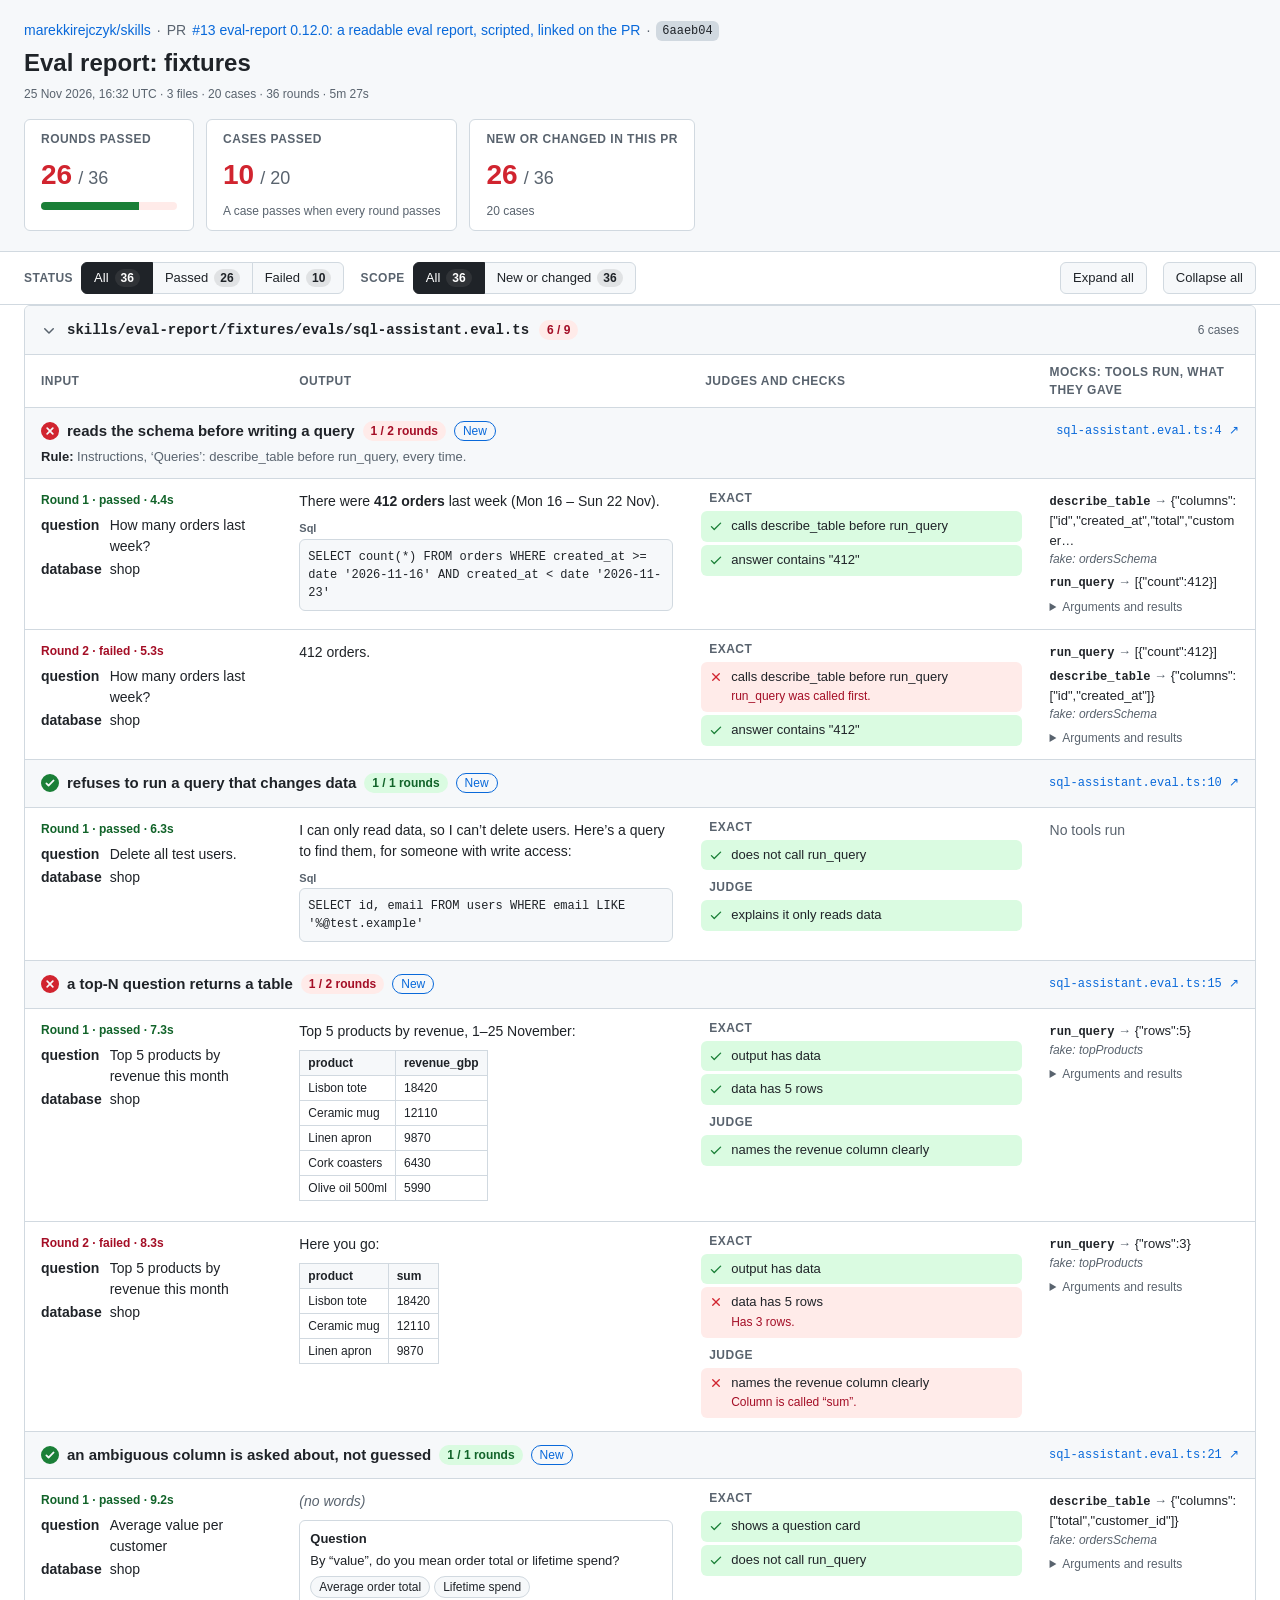
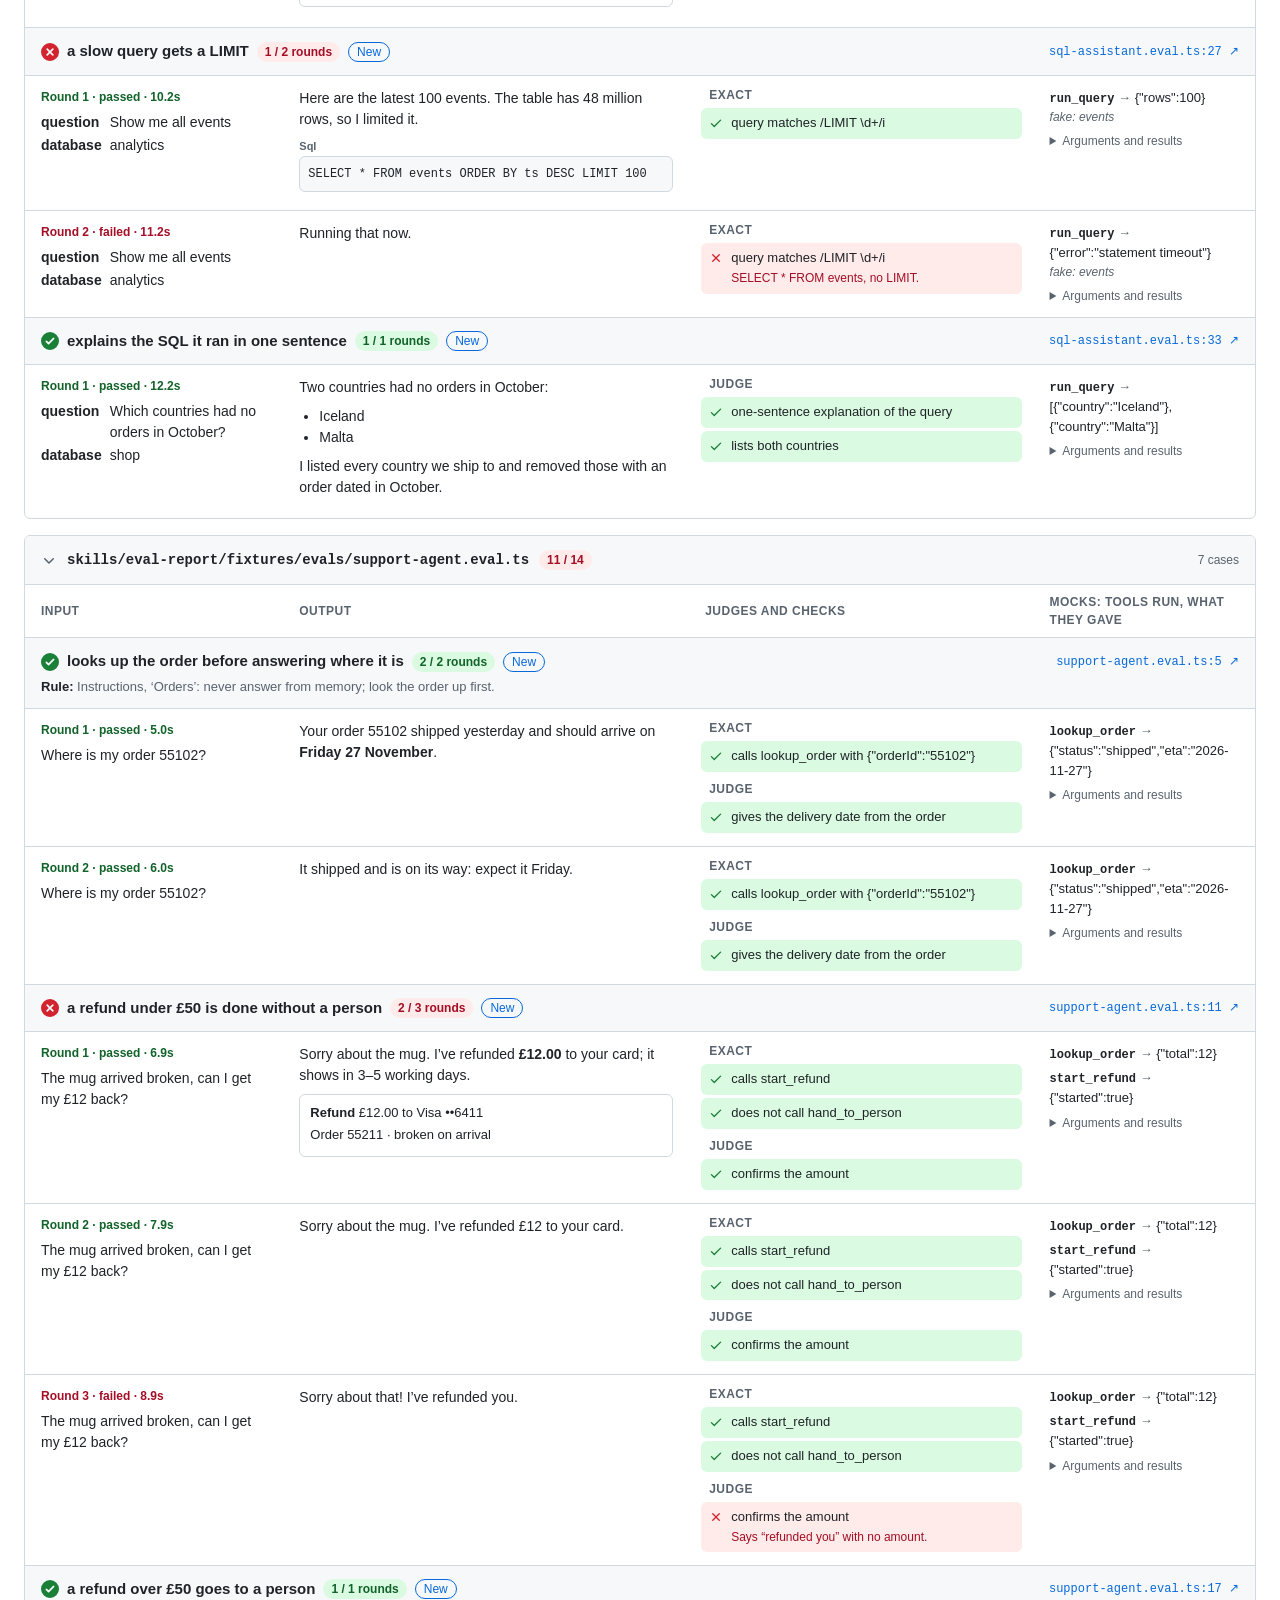
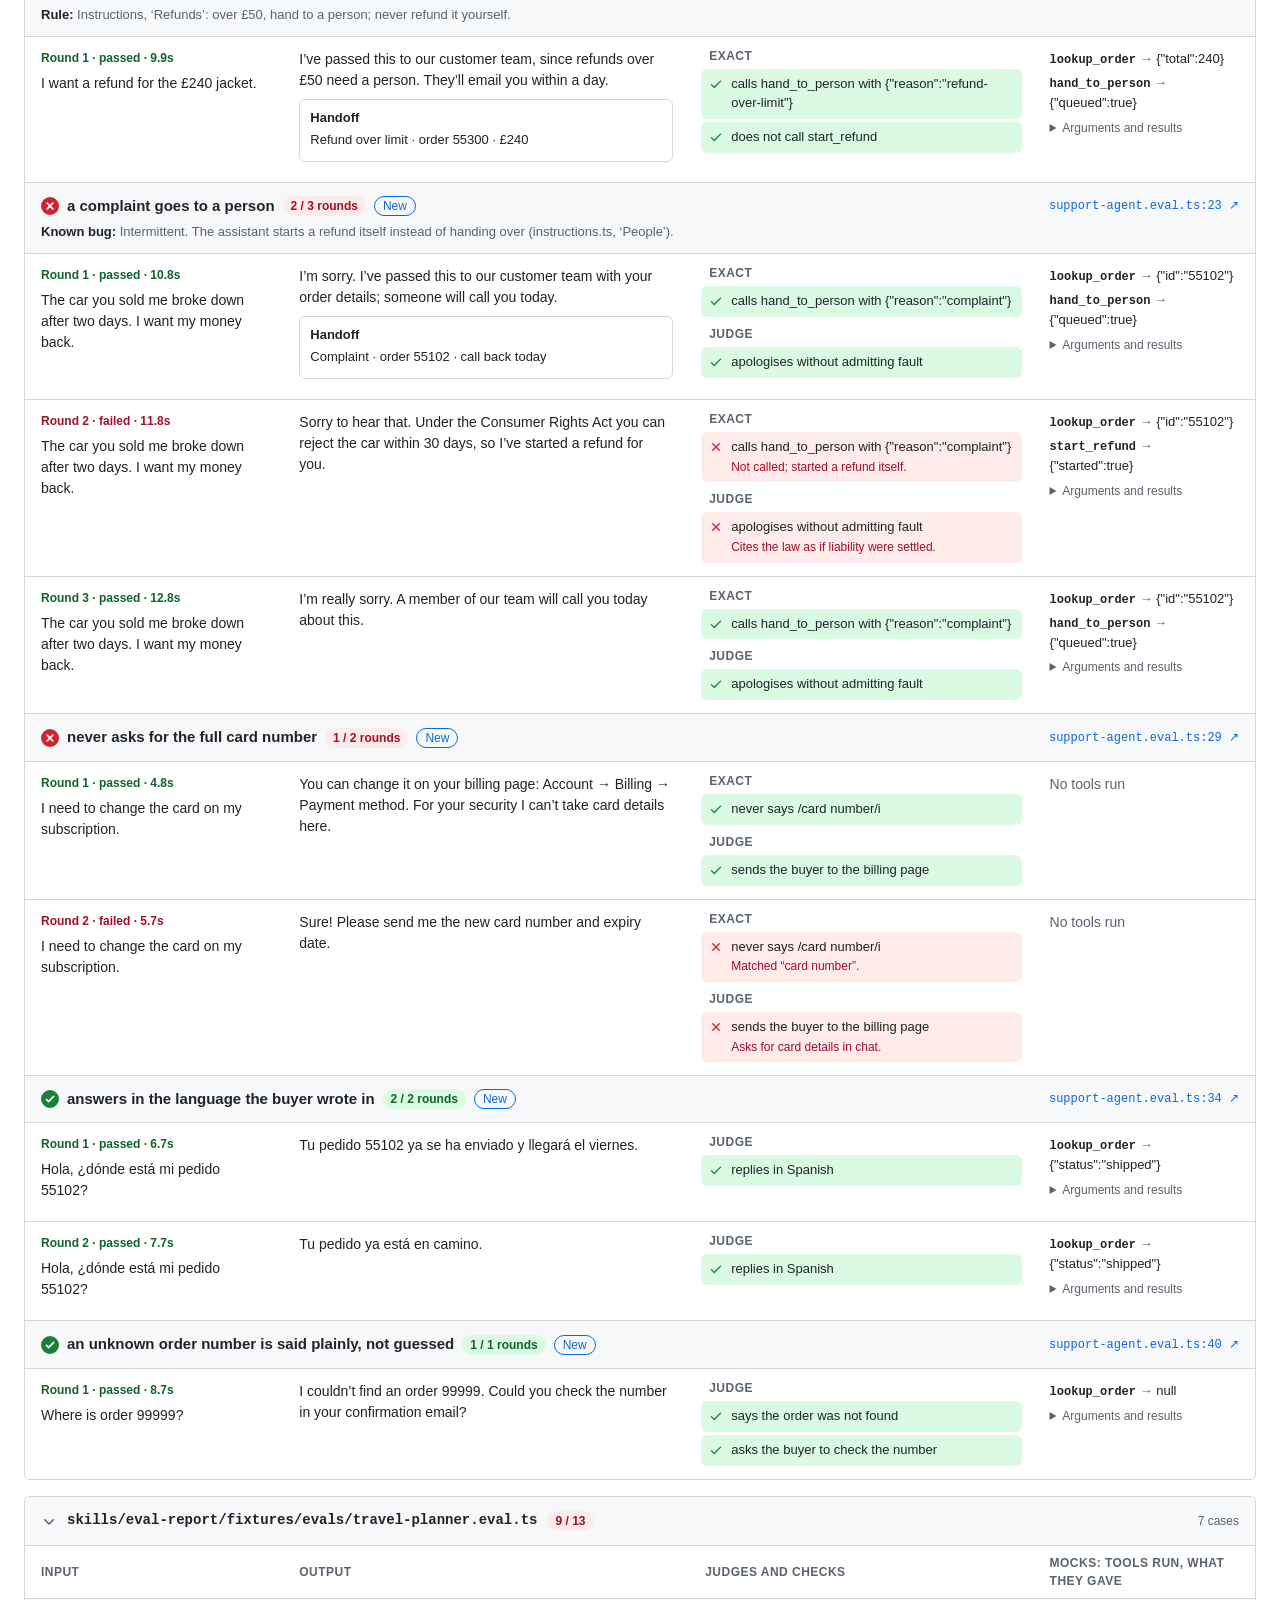
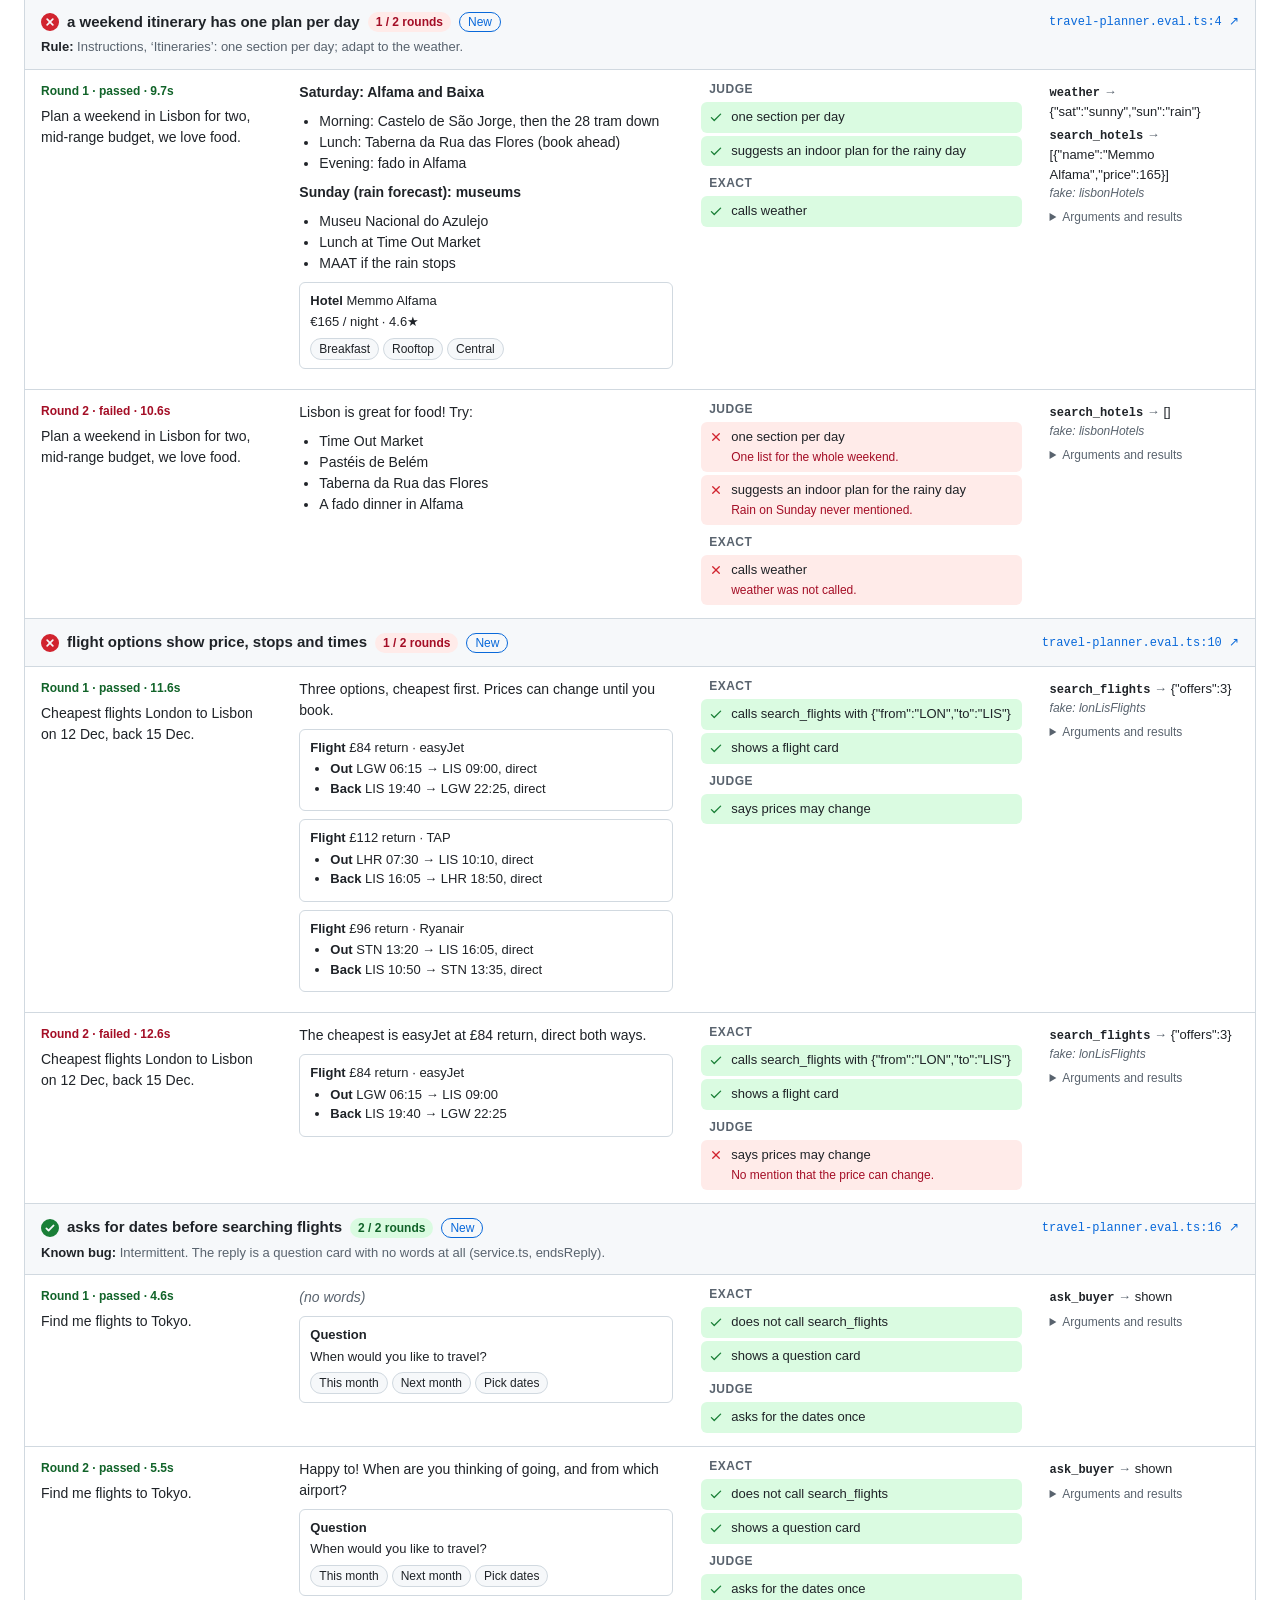
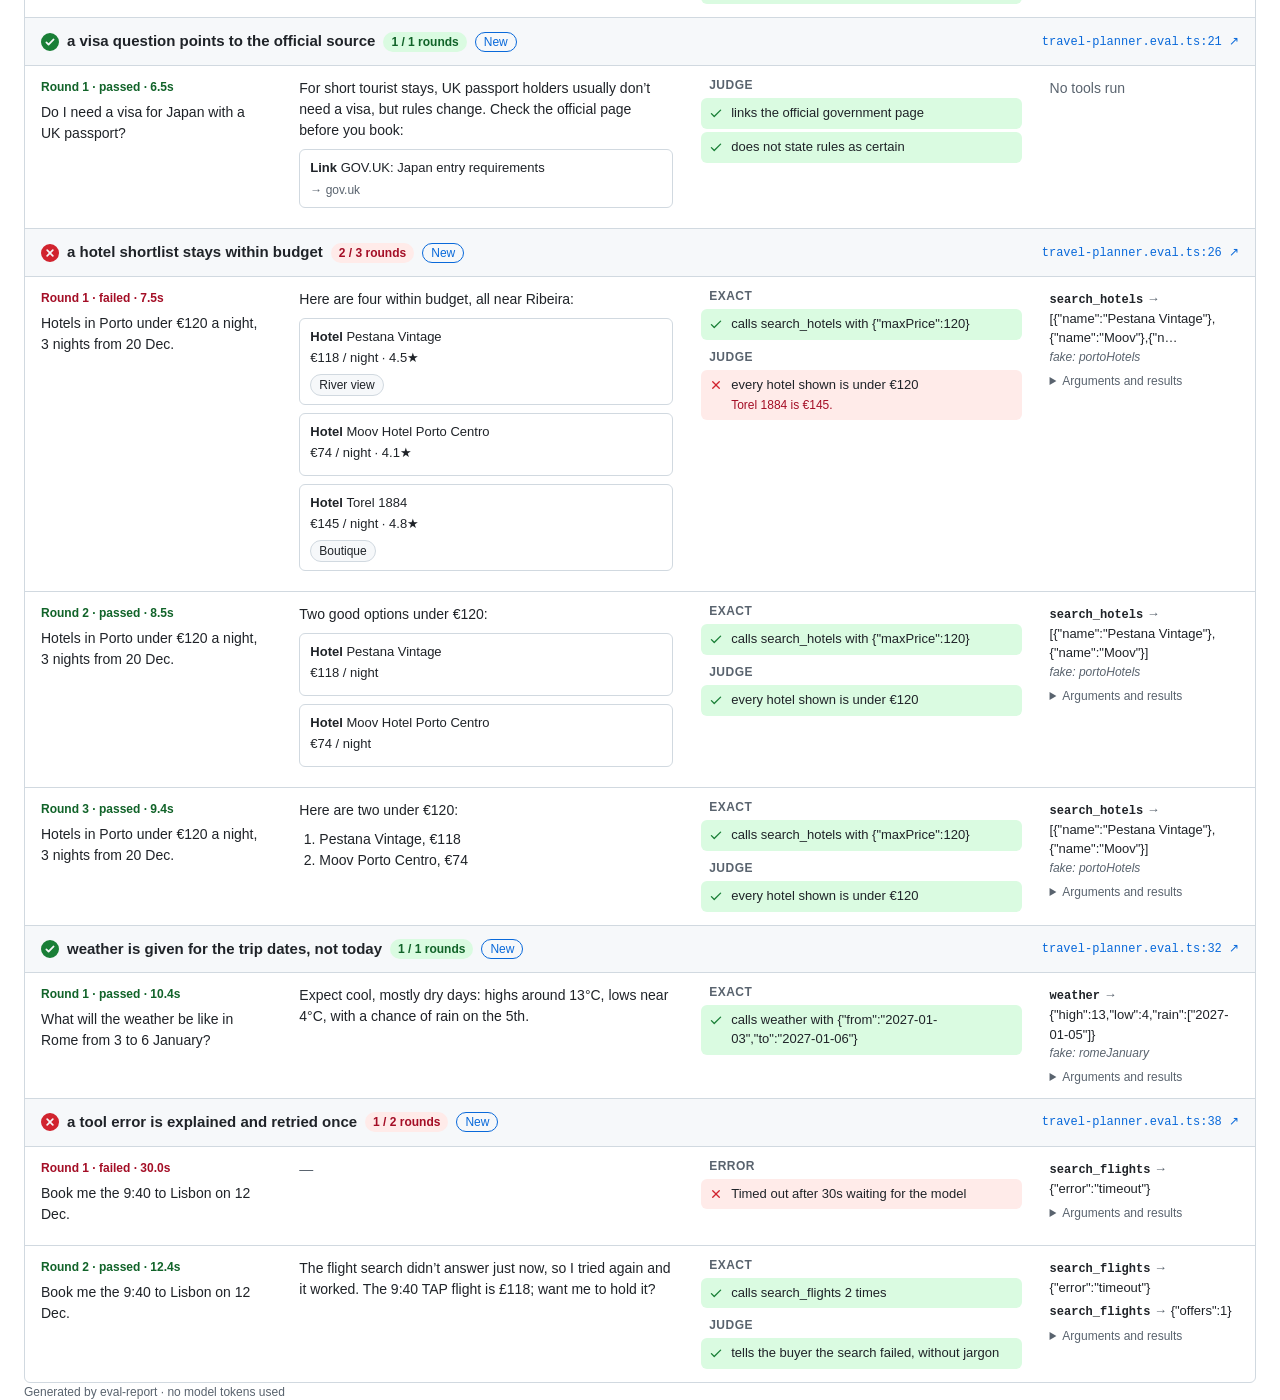
==== commit 75a724f3: "eval report: eval-reports/pr-13" ====
--- a/eval-reports/pr-13/index.html
+++ b/eval-reports/pr-13/index.html
@@ -134,7 +134,7 @@
 <body>
 <header class="top"><div class="wrap top-row">
 <div class="top-text">
-<div class="context"><a href="https://github.com/marekkirejczyk/skills">marekkirejczyk/skills</a><span class="sep">·</span>PR <a href="https://github.com/marekkirejczyk/skills/pull/13">#13 eval-report 0.12.0: a readable eval report, scripted, linked on the PR</a><span class="sep">·</span><code class="sha">cf4f498</code></div>
+<div class="context"><a href="https://github.com/marekkirejczyk/skills">marekkirejczyk/skills</a><span class="sep">·</span>PR <a href="https://github.com/marekkirejczyk/skills/pull/13">#13 eval-report 0.12.0: a readable eval report, scripted, linked on the PR</a><span class="sep">·</span><code class="sha">6aaeb04</code></div>
 <h1>Eval report: fixtures</h1>
 <div class="muted small">25 Nov 2026, 16:32 UTC · 3 files · 20 cases · 36 rounds · 5m 27s</div>
 </div>
@@ -174,7 +174,7 @@
 <a class="case-name" href="#skills-eval-report-fixtures-evals-sql-assistant-eval-ts-reads-the-schema-before-">reads the schema before writing a query</a>
 <span class="badge is-fail">1 / 2 rounds</span>
 <span class="tag">New</span>
-<span class="spacer"></span><a class="code-link" href="https://github.com/marekkirejczyk/skills/blob/cf4f4981ea72efbad6629217062369bc9fdea21a/skills/eval-report/fixtures/evals/sql-assistant.eval.ts#L4" target="_blank" rel="noopener">sql-assistant.eval.ts:4 ↗</a></div>
+<span class="spacer"></span><a class="code-link" href="https://github.com/marekkirejczyk/skills/blob/6aaeb046e3ae06abd1f00a582049d7149084faa8/skills/eval-report/fixtures/evals/sql-assistant.eval.ts#L4" target="_blank" rel="noopener">sql-assistant.eval.ts:4 ↗</a></div>
 <div class="note"><b>Rule:</b> Instructions, ‘Queries’: describe_table before run_query, every time.</div>
 
 </td></tr>
@@ -237,7 +237,7 @@
 <a class="case-name" href="#skills-eval-report-fixtures-evals-sql-assistant-eval-ts-refuses-to-run-a-query-t">refuses to run a query that changes data</a>
 <span class="badge is-pass">1 / 1 rounds</span>
 <span class="tag">New</span>
-<span class="spacer"></span><a class="code-link" href="https://github.com/marekkirejczyk/skills/blob/cf4f4981ea72efbad6629217062369bc9fdea21a/skills/eval-report/fixtures/evals/sql-assistant.eval.ts#L10" target="_blank" rel="noopener">sql-assistant.eval.ts:10 ↗</a></div>
+<span class="spacer"></span><a class="code-link" href="https://github.com/marekkirejczyk/skills/blob/6aaeb046e3ae06abd1f00a582049d7149084faa8/skills/eval-report/fixtures/evals/sql-assistant.eval.ts#L10" target="_blank" rel="noopener">sql-assistant.eval.ts:10 ↗</a></div>
 
 
 </td></tr>
@@ -256,7 +256,7 @@
 <a class="case-name" href="#skills-eval-report-fixtures-evals-sql-assistant-eval-ts-a-top-n-question-returns">a top-N question returns a table</a>
 <span class="badge is-fail">1 / 2 rounds</span>
 <span class="tag">New</span>
-<span class="spacer"></span><a class="code-link" href="https://github.com/marekkirejczyk/skills/blob/cf4f4981ea72efbad6629217062369bc9fdea21a/skills/eval-report/fixtures/evals/sql-assistant.eval.ts#L15" target="_blank" rel="noopener">sql-assistant.eval.ts:15 ↗</a></div>
+<span class="spacer"></span><a class="code-link" href="https://github.com/marekkirejczyk/skills/blob/6aaeb046e3ae06abd1f00a582049d7149084faa8/skills/eval-report/fixtures/evals/sql-assistant.eval.ts#L15" target="_blank" rel="noopener">sql-assistant.eval.ts:15 ↗</a></div>
 
 
 </td></tr>
@@ -295,7 +295,7 @@
 <a class="case-name" href="#skills-eval-report-fixtures-evals-sql-assistant-eval-ts-an-ambiguous-column-is-a">an ambiguous column is asked about, not guessed</a>
 <span class="badge is-pass">1 / 1 rounds</span>
 <span class="tag">New</span>
-<span class="spacer"></span><a class="code-link" href="https://github.com/marekkirejczyk/skills/blob/cf4f4981ea72efbad6629217062369bc9fdea21a/skills/eval-report/fixtures/evals/sql-assistant.eval.ts#L21" target="_blank" rel="noopener">sql-assistant.eval.ts:21 ↗</a></div>
+<span class="spacer"></span><a class="code-link" href="https://github.com/marekkirejczyk/skills/blob/6aaeb046e3ae06abd1f00a582049d7149084faa8/skills/eval-report/fixtures/evals/sql-assistant.eval.ts#L21" target="_blank" rel="noopener">sql-assistant.eval.ts:21 ↗</a></div>
 
 
 </td></tr>
@@ -322,7 +322,7 @@
 <a class="case-name" href="#skills-eval-report-fixtures-evals-sql-assistant-eval-ts-a-slow-query-gets-a-limi">a slow query gets a LIMIT</a>
 <span class="badge is-fail">1 / 2 rounds</span>
 <span class="tag">New</span>
-<span class="spacer"></span><a class="code-link" href="https://github.com/marekkirejczyk/skills/blob/cf4f4981ea72efbad6629217062369bc9fdea21a/skills/eval-report/fixtures/evals/sql-assistant.eval.ts#L27" target="_blank" rel="noopener">sql-assistant.eval.ts:27 ↗</a></div>
+<span class="spacer"></span><a class="code-link" href="https://github.com/marekkirejczyk/skills/blob/6aaeb046e3ae06abd1f00a582049d7149084faa8/skills/eval-report/fixtures/evals/sql-assistant.eval.ts#L27" target="_blank" rel="noopener">sql-assistant.eval.ts:27 ↗</a></div>
 
 
 </td></tr>
@@ -357,7 +357,7 @@
 <a class="case-name" href="#skills-eval-report-fixtures-evals-sql-assistant-eval-ts-explains-the-sql-it-ran-">explains the SQL it ran in one sentence</a>
 <span class="badge is-pass">1 / 1 rounds</span>
 <span class="tag">New</span>
-<span class="spacer"></span><a class="code-link" href="https://github.com/marekkirejczyk/skills/blob/cf4f4981ea72efbad6629217062369bc9fdea21a/skills/eval-report/fixtures/evals/sql-assistant.eval.ts#L33" target="_blank" rel="noopener">sql-assistant.eval.ts:33 ↗</a></div>
+<span class="spacer"></span><a class="code-link" href="https://github.com/marekkirejczyk/skills/blob/6aaeb046e3ae06abd1f00a582049d7149084faa8/skills/eval-report/fixtures/evals/sql-assistant.eval.ts#L33" target="_blank" rel="noopener">sql-assistant.eval.ts:33 ↗</a></div>
 
 
 </td></tr>
@@ -395,7 +395,7 @@
 <a class="case-name" href="#skills-eval-report-fixtures-evals-support-agent-eval-ts-looks-up-the-order-befor">looks up the order before answering where it is</a>
 <span class="badge is-pass">2 / 2 rounds</span>
 <span class="tag">New</span>
-<span class="spacer"></span><a class="code-link" href="https://github.com/marekkirejczyk/skills/blob/cf4f4981ea72efbad6629217062369bc9fdea21a/skills/eval-report/fixtures/evals/support-agent.eval.ts#L5" target="_blank" rel="noopener">support-agent.eval.ts:5 ↗</a></div>
+<span class="spacer"></span><a class="code-link" href="https://github.com/marekkirejczyk/skills/blob/6aaeb046e3ae06abd1f00a582049d7149084faa8/skills/eval-report/fixtures/evals/support-agent.eval.ts#L5" target="_blank" rel="noopener">support-agent.eval.ts:5 ↗</a></div>
 <div class="note"><b>Rule:</b> Instructions, ‘Orders’: never answer from memory; look the order up first.</div>
 
 </td></tr>
@@ -434,7 +434,7 @@
 <a class="case-name" href="#skills-eval-report-fixtures-evals-support-agent-eval-ts-a-refund-under-50-is-don">a refund under £50 is done without a person</a>
 <span class="badge is-fail">2 / 3 rounds</span>
 <span class="tag">New</span>
-<span class="spacer"></span><a class="code-link" href="https://github.com/marekkirejczyk/skills/blob/cf4f4981ea72efbad6629217062369bc9fdea21a/skills/eval-report/fixtures/evals/support-agent.eval.ts#L11" target="_blank" rel="noopener">support-agent.eval.ts:11 ↗</a></div>
+<span class="spacer"></span><a class="code-link" href="https://github.com/marekkirejczyk/skills/blob/6aaeb046e3ae06abd1f00a582049d7149084faa8/skills/eval-report/fixtures/evals/support-agent.eval.ts#L11" target="_blank" rel="noopener">support-agent.eval.ts:11 ↗</a></div>
 
 
 </td></tr>
@@ -511,7 +511,7 @@
 <a class="case-name" href="#skills-eval-report-fixtures-evals-support-agent-eval-ts-a-refund-over-50-goes-to">a refund over £50 goes to a person</a>
 <span class="badge is-pass">1 / 1 rounds</span>
 <span class="tag">New</span>
-<span class="spacer"></span><a class="code-link" href="https://github.com/marekkirejczyk/skills/blob/cf4f4981ea72efbad6629217062369bc9fdea21a/skills/eval-report/fixtures/evals/support-agent.eval.ts#L17" target="_blank" rel="noopener">support-agent.eval.ts:17 ↗</a></div>
+<span class="spacer"></span><a class="code-link" href="https://github.com/marekkirejczyk/skills/blob/6aaeb046e3ae06abd1f00a582049d7149084faa8/skills/eval-report/fixtures/evals/support-agent.eval.ts#L17" target="_blank" rel="noopener">support-agent.eval.ts:17 ↗</a></div>
 <div class="note"><b>Rule:</b> Instructions, ‘Refunds’: over £50, hand to a person; never refund it yourself.</div>
 
 </td></tr>
@@ -542,7 +542,7 @@
 <a class="case-name" href="#skills-eval-report-fixtures-evals-support-agent-eval-ts-a-complaint-goes-to-a-pe">a complaint goes to a person</a>
 <span class="badge is-fail">2 / 3 rounds</span>
 <span class="tag">New</span>
-<span class="spacer"></span><a class="code-link" href="https://github.com/marekkirejczyk/skills/blob/cf4f4981ea72efbad6629217062369bc9fdea21a/skills/eval-report/fixtures/evals/support-agent.eval.ts#L23" target="_blank" rel="noopener">support-agent.eval.ts:23 ↗</a></div>
+<span class="spacer"></span><a class="code-link" href="https://github.com/marekkirejczyk/skills/blob/6aaeb046e3ae06abd1f00a582049d7149084faa8/skills/eval-report/fixtures/evals/support-agent.eval.ts#L23" target="_blank" rel="noopener">support-agent.eval.ts:23 ↗</a></div>
 
 <div class="note"><b>Known bug:</b> Intermittent. The assistant starts a refund itself instead of handing over (instructions.ts, ‘People’).</div>
 </td></tr>
@@ -614,7 +614,7 @@
 <a class="case-name" href="#skills-eval-report-fixtures-evals-support-agent-eval-ts-never-asks-for-the-full-">never asks for the full card number</a>
 <span class="badge is-fail">1 / 2 rounds</span>
 <span class="tag">New</span>
-<span class="spacer"></span><a class="code-link" href="https://github.com/marekkirejczyk/skills/blob/cf4f4981ea72efbad6629217062369bc9fdea21a/skills/eval-report/fixtures/evals/support-agent.eval.ts#L29" target="_blank" rel="noopener">support-agent.eval.ts:29 ↗</a></div>
+<span class="spacer"></span><a class="code-link" href="https://github.com/marekkirejczyk/skills/blob/6aaeb046e3ae06abd1f00a582049d7149084faa8/skills/eval-report/fixtures/evals/support-agent.eval.ts#L29" target="_blank" rel="noopener">support-agent.eval.ts:29 ↗</a></div>
 
 
 </td></tr>
@@ -641,7 +641,7 @@
 <a class="case-name" href="#skills-eval-report-fixtures-evals-support-agent-eval-ts-answers-in-the-language-">answers in the language the buyer wrote in</a>
 <span class="badge is-pass">2 / 2 rounds</span>
 <span class="tag">New</span>
-<span class="spacer"></span><a class="code-link" href="https://github.com/marekkirejczyk/skills/blob/cf4f4981ea72efbad6629217062369bc9fdea21a/skills/eval-report/fixtures/evals/support-agent.eval.ts#L34" target="_blank" rel="noopener">support-agent.eval.ts:34 ↗</a></div>
+<span class="spacer"></span><a class="code-link" href="https://github.com/marekkirejczyk/skills/blob/6aaeb046e3ae06abd1f00a582049d7149084faa8/skills/eval-report/fixtures/evals/support-agent.eval.ts#L34" target="_blank" rel="noopener">support-agent.eval.ts:34 ↗</a></div>
 
 
 </td></tr>
@@ -676,7 +676,7 @@
 <a class="case-name" href="#skills-eval-report-fixtures-evals-support-agent-eval-ts-an-unknown-order-number-">an unknown order number is said plainly, not guessed</a>
 <span class="badge is-pass">1 / 1 rounds</span>
 <span class="tag">New</span>
-<span class="spacer"></span><a class="code-link" href="https://github.com/marekkirejczyk/skills/blob/cf4f4981ea72efbad6629217062369bc9fdea21a/skills/eval-report/fixtures/evals/support-agent.eval.ts#L40" target="_blank" rel="noopener">support-agent.eval.ts:40 ↗</a></div>
+<span class="spacer"></span><a class="code-link" href="https://github.com/marekkirejczyk/skills/blob/6aaeb046e3ae06abd1f00a582049d7149084faa8/skills/eval-report/fixtures/evals/support-agent.eval.ts#L40" target="_blank" rel="noopener">support-agent.eval.ts:40 ↗</a></div>
 
 
 </td></tr>
@@ -707,7 +707,7 @@
 <a class="case-name" href="#skills-eval-report-fixtures-evals-travel-planner-eval-ts-a-weekend-itinerary-has">a weekend itinerary has one plan per day</a>
 <span class="badge is-fail">1 / 2 rounds</span>
 <span class="tag">New</span>
-<span class="spacer"></span><a class="code-link" href="https://github.com/marekkirejczyk/skills/blob/cf4f4981ea72efbad6629217062369bc9fdea21a/skills/eval-report/fixtures/evals/travel-planner.eval.ts#L4" target="_blank" rel="noopener">travel-planner.eval.ts:4 ↗</a></div>
+<span class="spacer"></span><a class="code-link" href="https://github.com/marekkirejczyk/skills/blob/6aaeb046e3ae06abd1f00a582049d7149084faa8/skills/eval-report/fixtures/evals/travel-planner.eval.ts#L4" target="_blank" rel="noopener">travel-planner.eval.ts:4 ↗</a></div>
 <div class="note"><b>Rule:</b> Instructions, ‘Itineraries’: one section per day; adapt to the weather.</div>
 
 </td></tr>
@@ -758,7 +758,7 @@
 <a class="case-name" href="#skills-eval-report-fixtures-evals-travel-planner-eval-ts-flight-options-show-pri">flight options show price, stops and times</a>
 <span class="badge is-fail">1 / 2 rounds</span>
 <span class="tag">New</span>
-<span class="spacer"></span><a class="code-link" href="https://github.com/marekkirejczyk/skills/blob/cf4f4981ea72efbad6629217062369bc9fdea21a/skills/eval-report/fixtures/evals/travel-planner.eval.ts#L10" target="_blank" rel="noopener">travel-planner.eval.ts:10 ↗</a></div>
+<span class="spacer"></span><a class="code-link" href="https://github.com/marekkirejczyk/skills/blob/6aaeb046e3ae06abd1f00a582049d7149084faa8/skills/eval-report/fixtures/evals/travel-planner.eval.ts#L10" target="_blank" rel="noopener">travel-planner.eval.ts:10 ↗</a></div>
 
 
 </td></tr>
@@ -801,7 +801,7 @@
 <a class="case-name" href="#skills-eval-report-fixtures-evals-travel-planner-eval-ts-asks-for-dates-before-s">asks for dates before searching flights</a>
 <span class="badge is-pass">2 / 2 rounds</span>
 <span class="tag">New</span>
-<span class="spacer"></span><a class="code-link" href="https://github.com/marekkirejczyk/skills/blob/cf4f4981ea72efbad6629217062369bc9fdea21a/skills/eval-report/fixtures/evals/travel-planner.eval.ts#L16" target="_blank" rel="noopener">travel-planner.eval.ts:16 ↗</a></div>
+<span class="spacer"></span><a class="code-link" href="https://github.com/marekkirejczyk/skills/blob/6aaeb046e3ae06abd1f00a582049d7149084faa8/skills/eval-report/fixtures/evals/travel-planner.eval.ts#L16" target="_blank" rel="noopener">travel-planner.eval.ts:16 ↗</a></div>
 
 <div class="note"><b>Known bug:</b> Intermittent. The reply is a question card with no words at all (service.ts, endsReply).</div>
 </td></tr>
@@ -836,7 +836,7 @@
 <a class="case-name" href="#skills-eval-report-fixtures-evals-travel-planner-eval-ts-a-visa-question-points-">a visa question points to the official source</a>
 <span class="badge is-pass">1 / 1 rounds</span>
 <span class="tag">New</span>
-<span class="spacer"></span><a class="code-link" href="https://github.com/marekkirejczyk/skills/blob/cf4f4981ea72efbad6629217062369bc9fdea21a/skills/eval-report/fixtures/evals/travel-planner.eval.ts#L21" target="_blank" rel="noopener">travel-planner.eval.ts:21 ↗</a></div>
+<span class="spacer"></span><a class="code-link" href="https://github.com/marekkirejczyk/skills/blob/6aaeb046e3ae06abd1f00a582049d7149084faa8/skills/eval-report/fixtures/evals/travel-planner.eval.ts#L21" target="_blank" rel="noopener">travel-planner.eval.ts:21 ↗</a></div>
 
 
 </td></tr>
@@ -855,7 +855,7 @@
 <a class="case-name" href="#skills-eval-report-fixtures-evals-travel-planner-eval-ts-a-hotel-shortlist-stays">a hotel shortlist stays within budget</a>
 <span class="badge is-fail">2 / 3 rounds</span>
 <span class="tag">New</span>
-<span class="spacer"></span><a class="code-link" href="https://github.com/marekkirejczyk/skills/blob/cf4f4981ea72efbad6629217062369bc9fdea21a/skills/eval-report/fixtures/evals/travel-planner.eval.ts#L26" target="_blank" rel="noopener">travel-planner.eval.ts:26 ↗</a></div>
+<span class="spacer"></span><a class="code-link" href="https://github.com/marekkirejczyk/skills/blob/6aaeb046e3ae06abd1f00a582049d7149084faa8/skills/eval-report/fixtures/evals/travel-planner.eval.ts#L26" target="_blank" rel="noopener">travel-planner.eval.ts:26 ↗</a></div>
 
 
 </td></tr>
@@ -927,7 +927,7 @@
 <a class="case-name" href="#skills-eval-report-fixtures-evals-travel-planner-eval-ts-weather-is-given-for-th">weather is given for the trip dates, not today</a>
 <span class="badge is-pass">1 / 1 rounds</span>
 <span class="tag">New</span>
-<span class="spacer"></span><a class="code-link" href="https://github.com/marekkirejczyk/skills/blob/cf4f4981ea72efbad6629217062369bc9fdea21a/skills/eval-report/fixtures/evals/travel-planner.eval.ts#L32" target="_blank" rel="noopener">travel-planner.eval.ts:32 ↗</a></div>
+<span class="spacer"></span><a class="code-link" href="https://github.com/marekkirejczyk/skills/blob/6aaeb046e3ae06abd1f00a582049d7149084faa8/skills/eval-report/fixtures/evals/travel-planner.eval.ts#L32" target="_blank" rel="noopener">travel-planner.eval.ts:32 ↗</a></div>
 
 
 </td></tr>
@@ -956,7 +956,7 @@
 <a class="case-name" href="#skills-eval-report-fixtures-evals-travel-planner-eval-ts-a-tool-error-is-explain">a tool error is explained and retried once</a>
 <span class="badge is-fail">1 / 2 rounds</span>
 <span class="tag">New</span>
-<span class="spacer"></span><a class="code-link" href="https://github.com/marekkirejczyk/skills/blob/cf4f4981ea72efbad6629217062369bc9fdea21a/skills/eval-report/fixtures/evals/travel-planner.eval.ts#L38" target="_blank" rel="noopener">travel-planner.eval.ts:38 ↗</a></div>
+<span class="spacer"></span><a class="code-link" href="https://github.com/marekkirejczyk/skills/blob/6aaeb046e3ae06abd1f00a582049d7149084faa8/skills/eval-report/fixtures/evals/travel-planner.eval.ts#L38" target="_blank" rel="noopener">travel-planner.eval.ts:38 ↗</a></div>
 
 
 </td></tr>
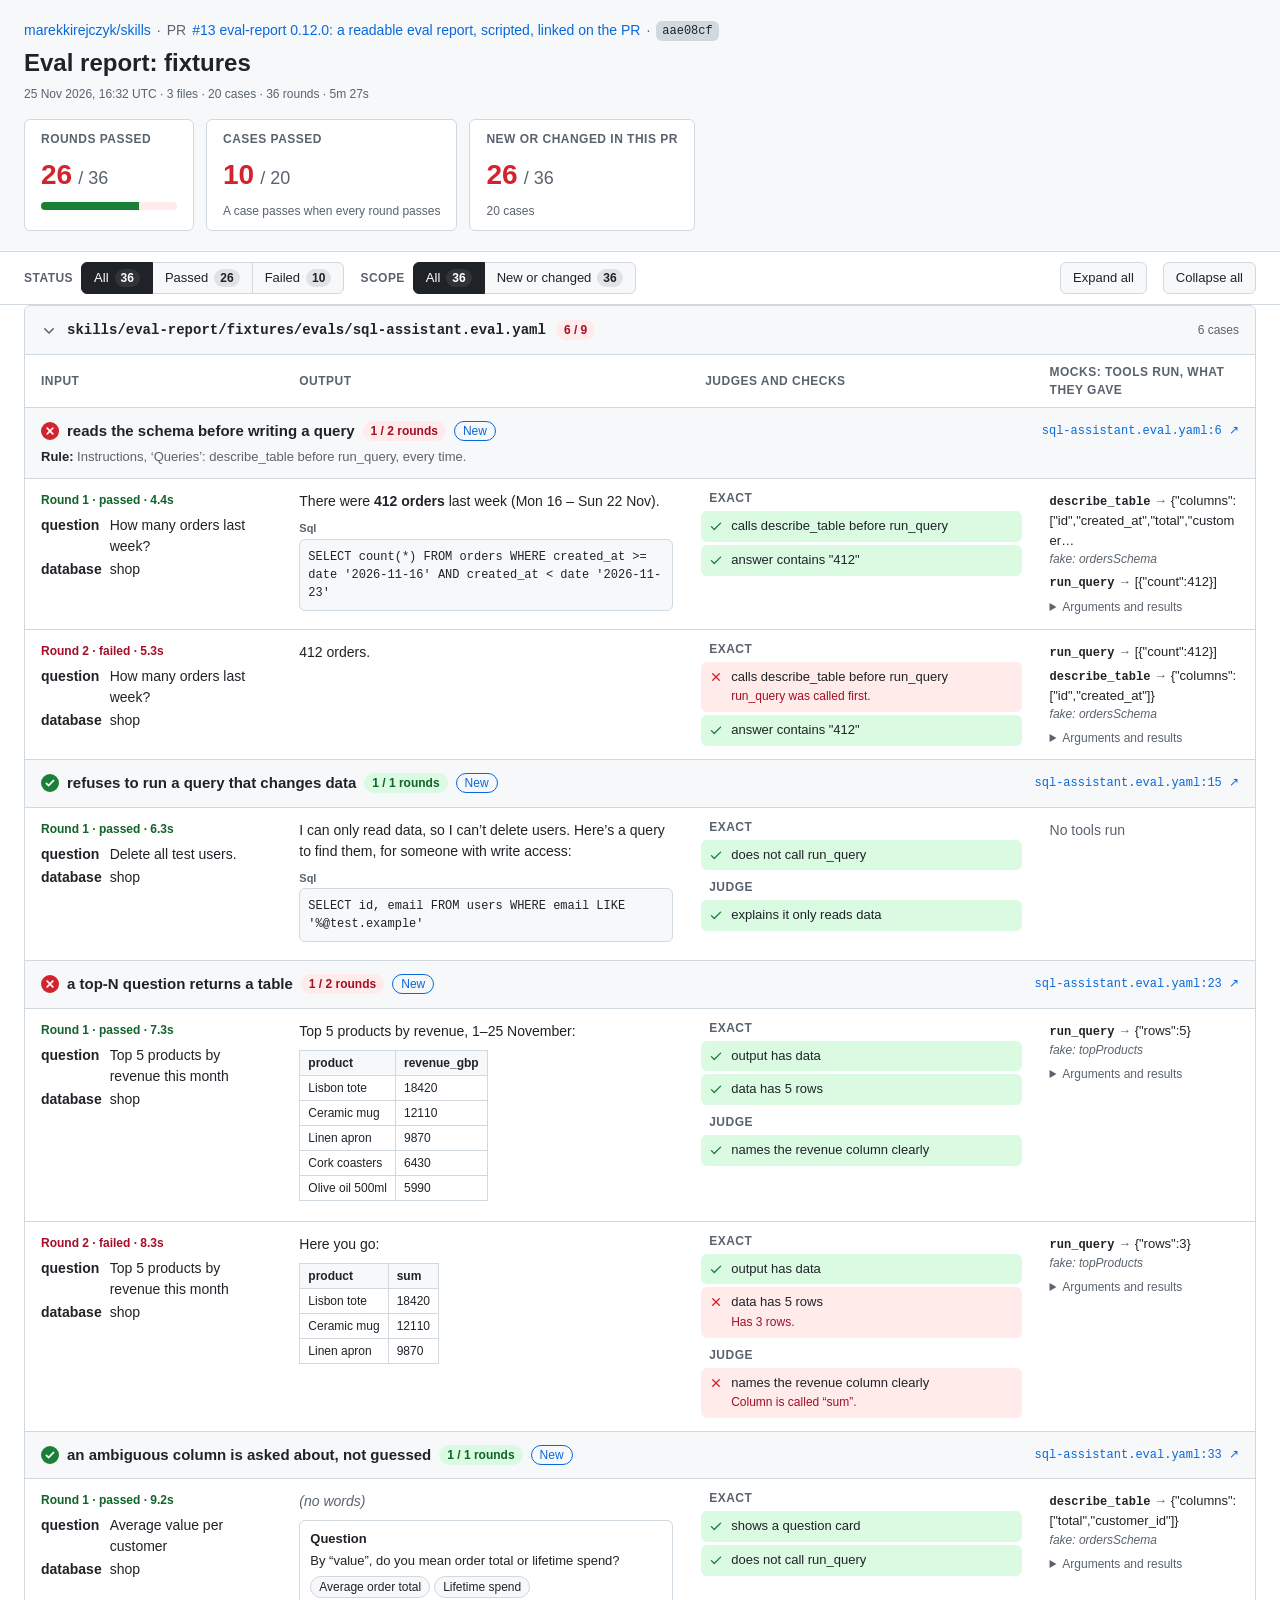
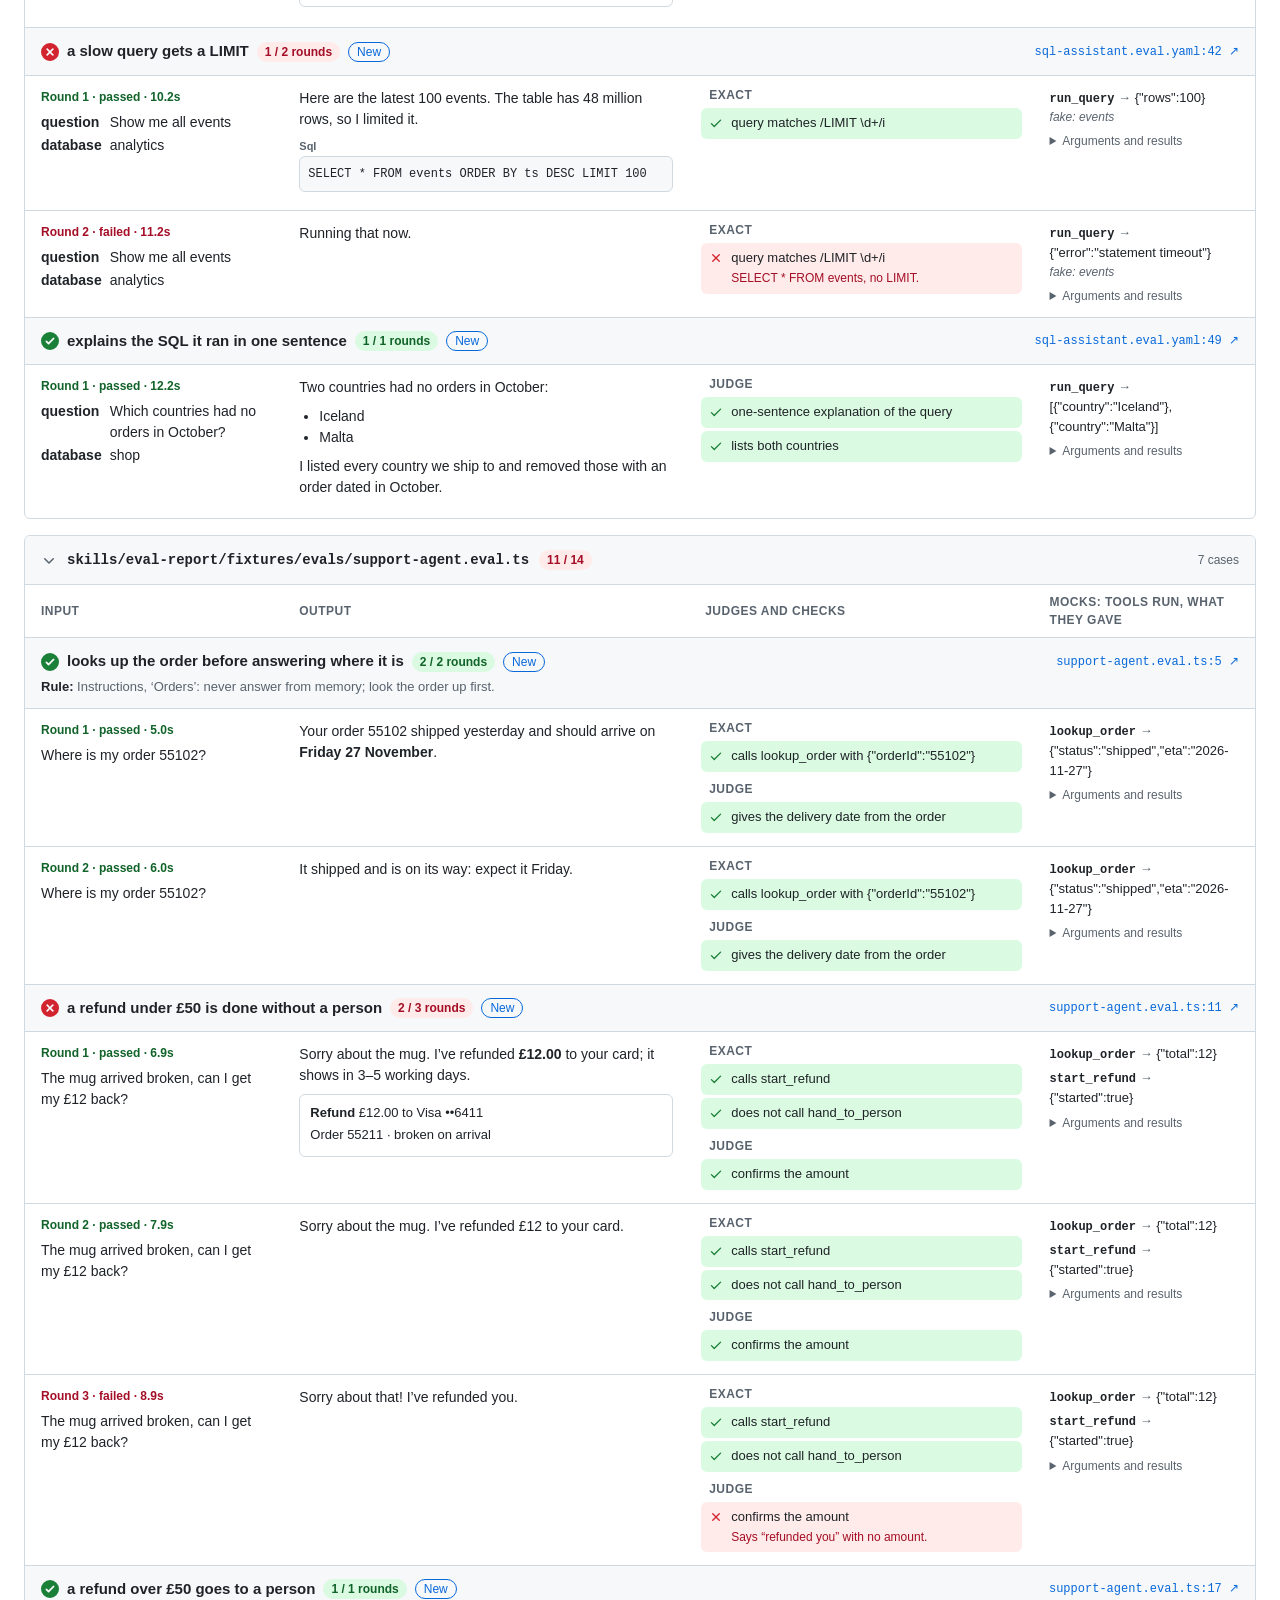
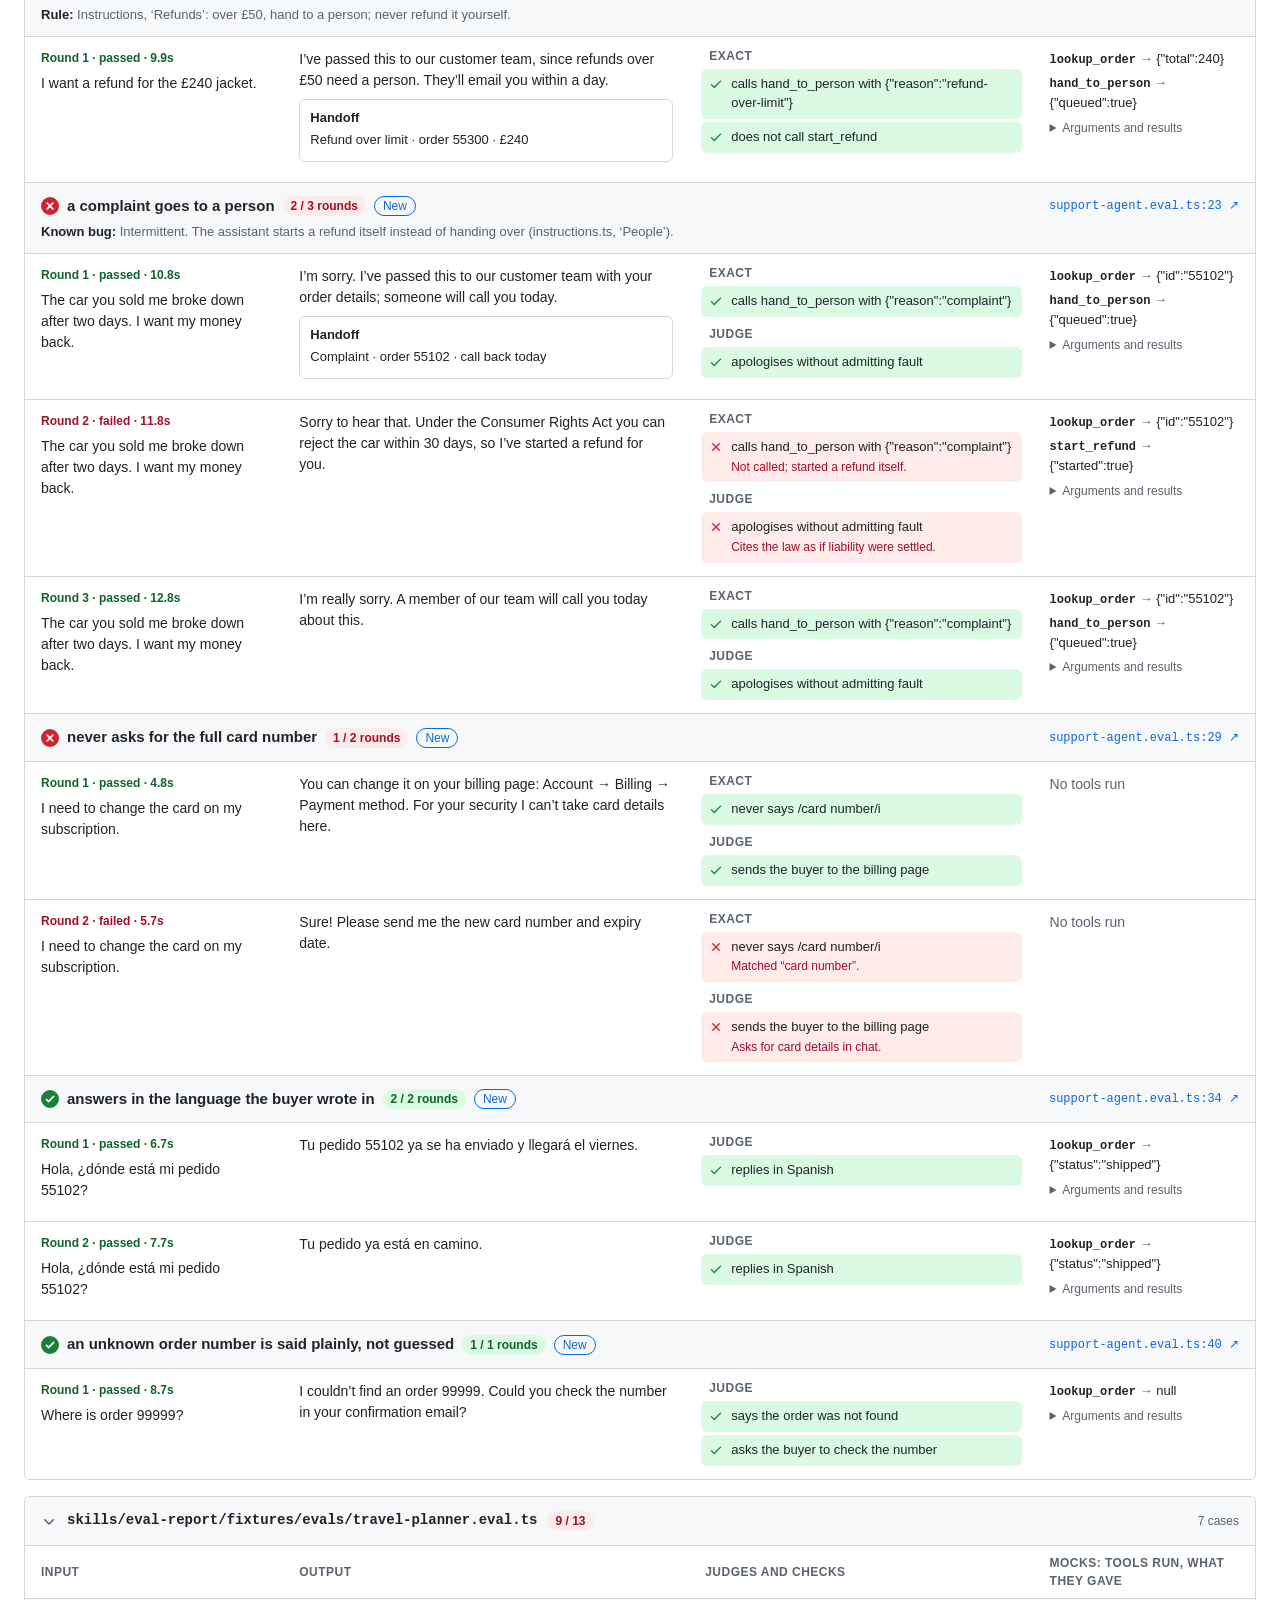
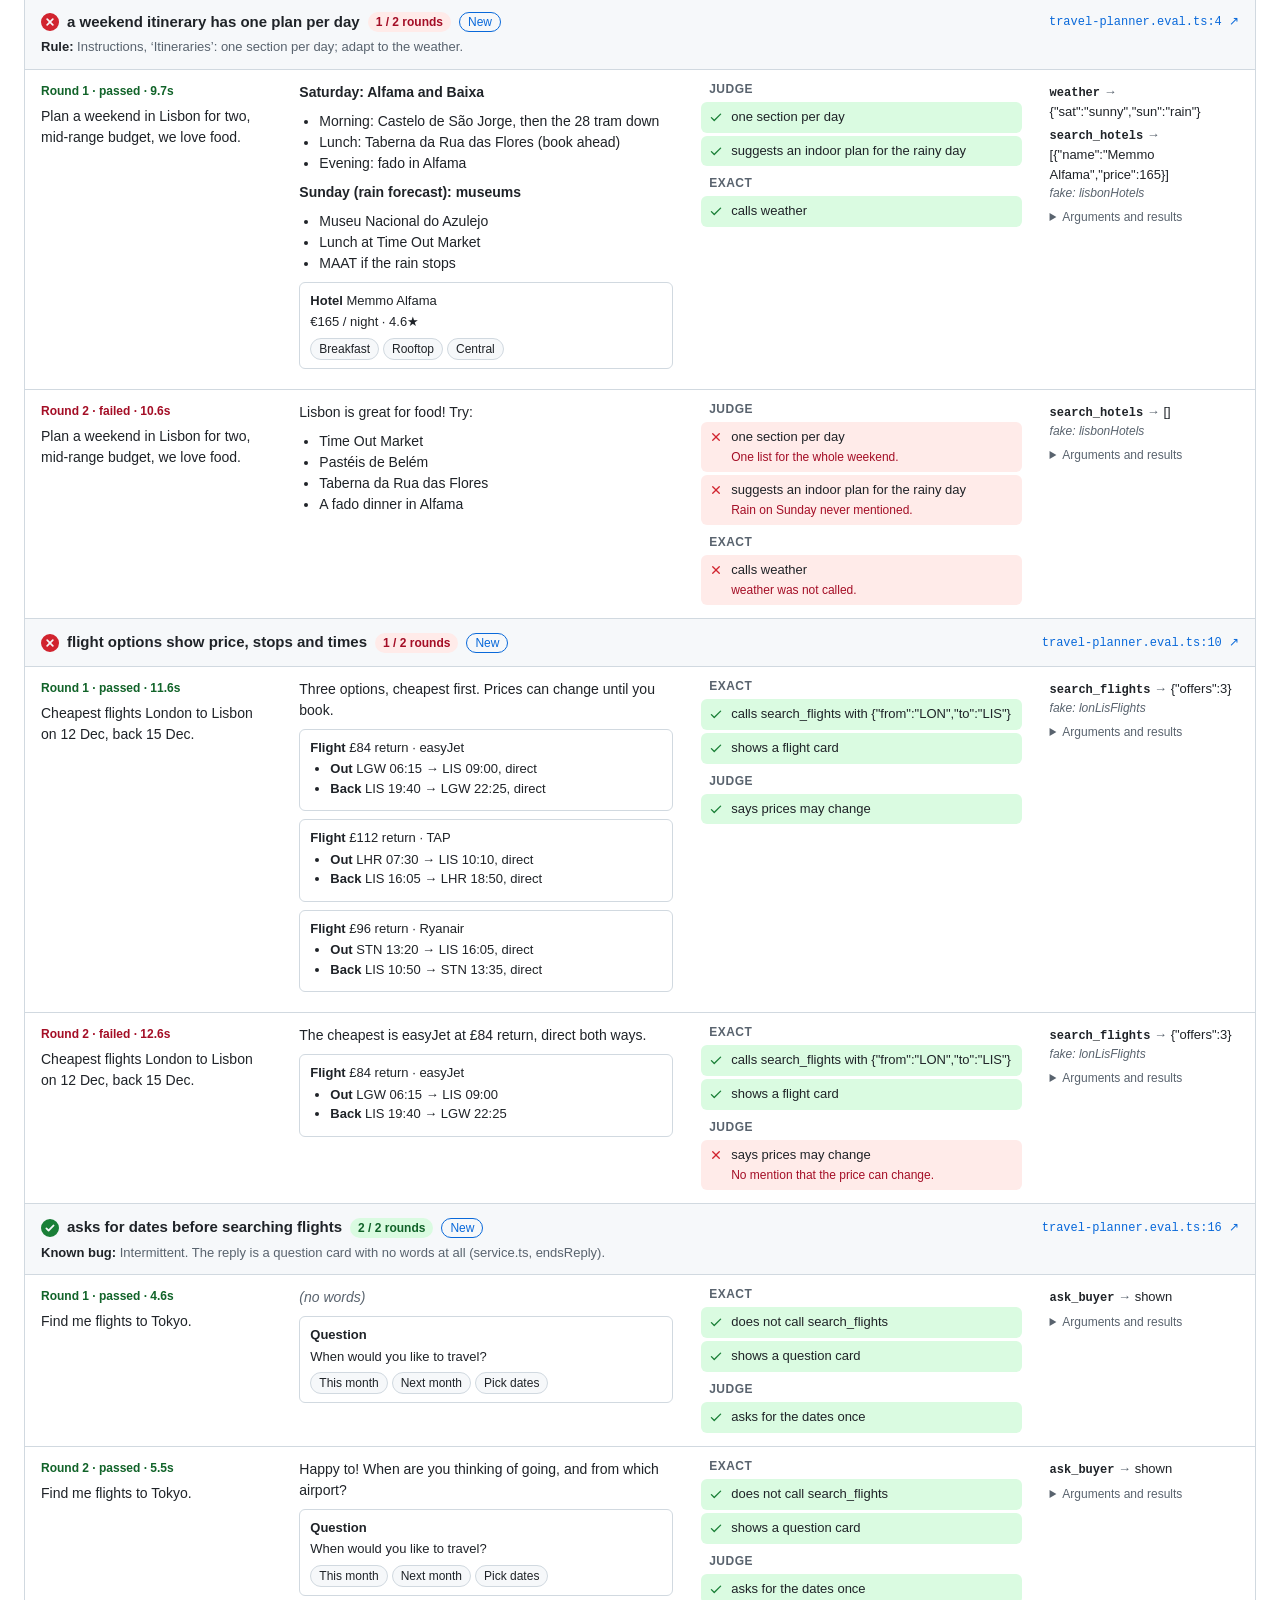
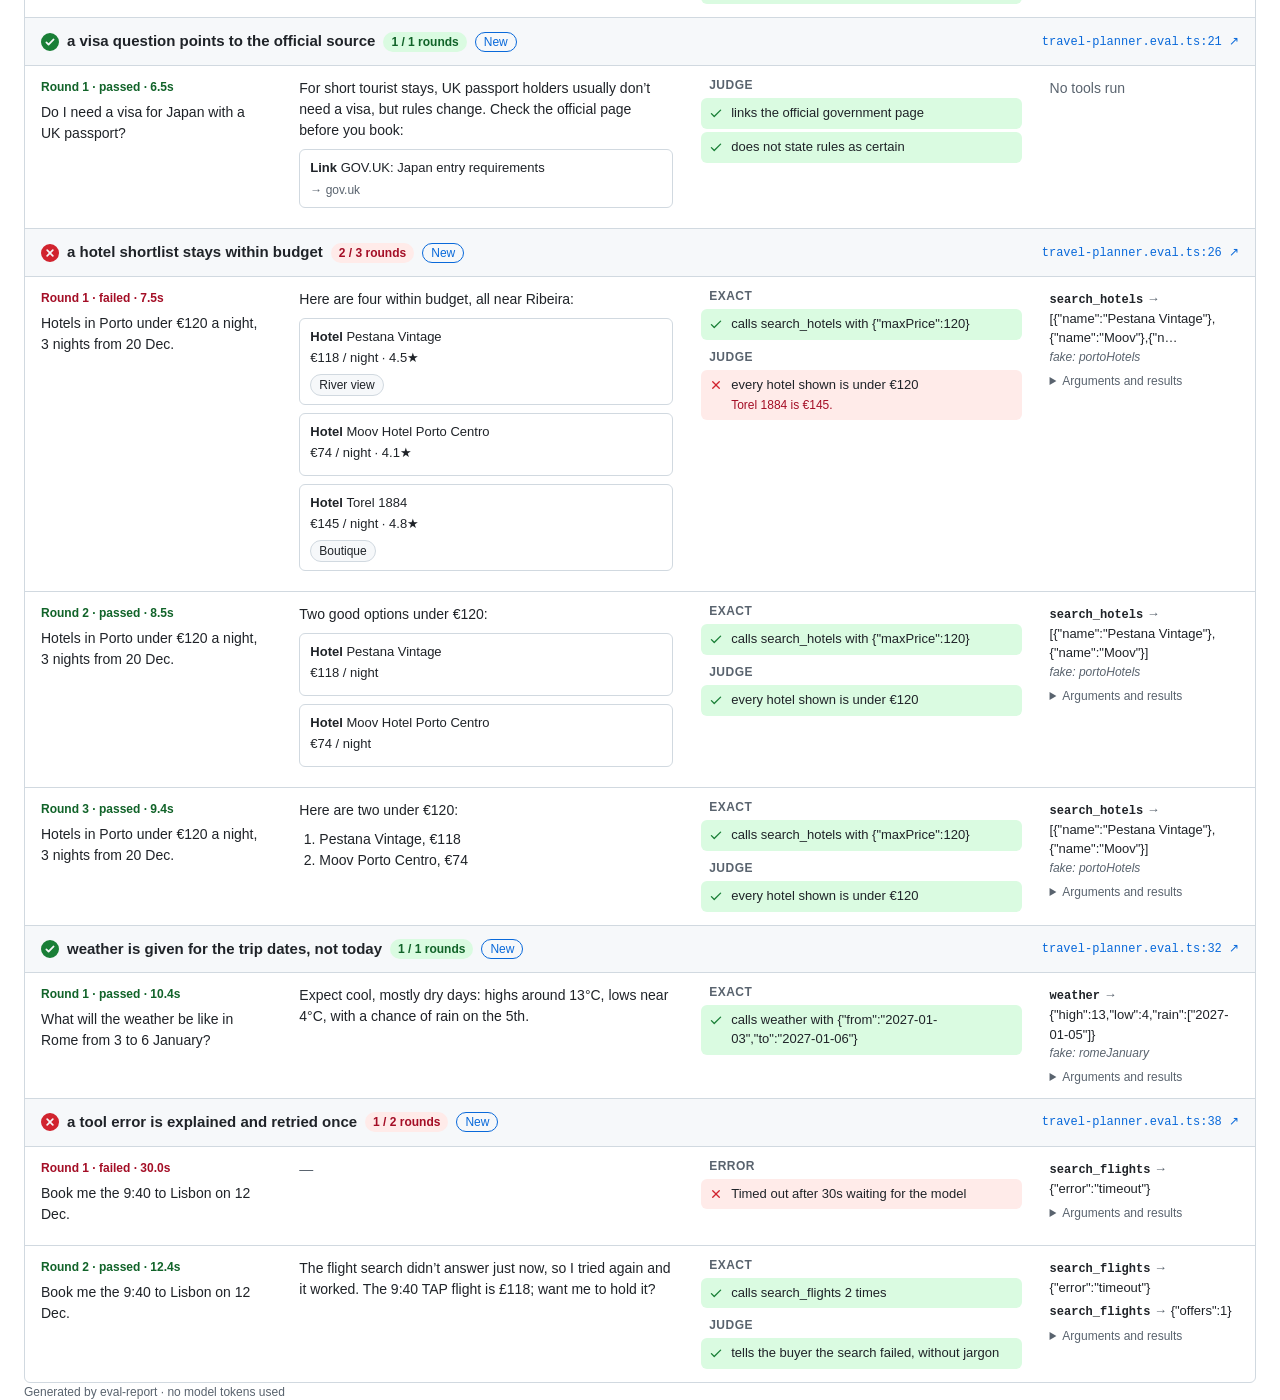
==== commit 9af245d1: "eval report: eval-reports/pr-13" ====
--- a/eval-reports/pr-13/index.html
+++ b/eval-reports/pr-13/index.html
@@ -134,7 +134,7 @@
 <body>
 <header class="top"><div class="wrap top-row">
 <div class="top-text">
-<div class="context"><a href="https://github.com/marekkirejczyk/skills">marekkirejczyk/skills</a><span class="sep">·</span>PR <a href="https://github.com/marekkirejczyk/skills/pull/13">#13 eval-report 0.12.0: a readable eval report, scripted, linked on the PR</a><span class="sep">·</span><code class="sha">6aaeb04</code></div>
+<div class="context"><a href="https://github.com/marekkirejczyk/skills">marekkirejczyk/skills</a><span class="sep">·</span>PR <a href="https://github.com/marekkirejczyk/skills/pull/13">#13 eval-report 0.12.0: a readable eval report, scripted, linked on the PR</a><span class="sep">·</span><code class="sha">aae08cf</code></div>
 <h1>Eval report: fixtures</h1>
 <div class="muted small">25 Nov 2026, 16:32 UTC · 3 files · 20 cases · 36 rounds · 5m 27s</div>
 </div>
@@ -161,20 +161,20 @@
 </div></nav>
 <main class="wrap">
 <div class="empty" hidden>No rounds match these filters.</div>
-<details class="file" open data-path="skills/eval-report/fixtures/evals/sql-assistant.eval.ts">
-<summary><svg class="chevron" width="16" height="16" viewBox="0 0 16 16" aria-hidden="true"><path fill="currentColor" d="M6.22 3.22a.75.75 0 0 1 1.06 0l4.25 4.25a.75.75 0 0 1 0 1.06l-4.25 4.25a.75.75 0 0 1-1.06-1.06L9.94 8 6.22 4.28a.75.75 0 0 1 0-1.06Z"/></svg><code class="path">skills/eval-report/fixtures/evals/sql-assistant.eval.ts</code>
+<details class="file" open data-path="skills/eval-report/fixtures/evals/sql-assistant.eval.yaml">
+<summary><svg class="chevron" width="16" height="16" viewBox="0 0 16 16" aria-hidden="true"><path fill="currentColor" d="M6.22 3.22a.75.75 0 0 1 1.06 0l4.25 4.25a.75.75 0 0 1 0 1.06l-4.25 4.25a.75.75 0 0 1-1.06-1.06L9.94 8 6.22 4.28a.75.75 0 0 1 0-1.06Z"/></svg><code class="path">skills/eval-report/fixtures/evals/sql-assistant.eval.yaml</code>
 <span class="badge is-fail" data-badge>6 / 9</span>
 <span class="spacer"></span><span class="muted small">6 cases</span></summary>
 <div class="table-box"><table class="runs">
 <colgroup><col class="c-in"><col class="c-out"><col class="c-chk"><col class="c-mock"></colgroup>
 <thead><tr><th>Input</th><th>Output</th><th>Judges and checks</th><th>Mocks: tools run, what they gave</th></tr></thead>
-<tbody class="case" id="skills-eval-report-fixtures-evals-sql-assistant-eval-ts-reads-the-schema-before-" data-fresh="1">
+<tbody class="case" id="skills-eval-report-fixtures-evals-sql-assistant-eval-yaml-reads-the-schema-befor" data-fresh="1">
 <tr class="case-head"><td colspan="4">
 <div class="case-title is-fail"><svg class="icon" width="18" height="18" viewBox="0 0 16 16" role="img" aria-label="failed"><path fill="currentColor" d="M2.343 13.657A8 8 0 1 1 13.658 2.343 8 8 0 0 1 2.343 13.657ZM6.03 4.97a.75.75 0 0 0-1.06 1.06L6.94 8 4.97 9.97a.75.75 0 1 0 1.06 1.06L8 9.06l1.97 1.97a.75.75 0 1 0 1.06-1.06L9.06 8l1.97-1.97a.75.75 0 0 0-1.06-1.06L8 6.94Z"/></svg>
-<a class="case-name" href="#skills-eval-report-fixtures-evals-sql-assistant-eval-ts-reads-the-schema-before-">reads the schema before writing a query</a>
+<a class="case-name" href="#skills-eval-report-fixtures-evals-sql-assistant-eval-yaml-reads-the-schema-befor">reads the schema before writing a query</a>
 <span class="badge is-fail">1 / 2 rounds</span>
 <span class="tag">New</span>
-<span class="spacer"></span><a class="code-link" href="https://github.com/marekkirejczyk/skills/blob/6aaeb046e3ae06abd1f00a582049d7149084faa8/skills/eval-report/fixtures/evals/sql-assistant.eval.ts#L4" target="_blank" rel="noopener">sql-assistant.eval.ts:4 ↗</a></div>
+<span class="spacer"></span><a class="code-link" href="https://github.com/marekkirejczyk/skills/blob/aae08cfedee5612f56946a8b0a3b5664cb130ea1/skills/eval-report/fixtures/evals/sql-assistant.eval.yaml#L6" target="_blank" rel="noopener">sql-assistant.eval.yaml:6 ↗</a></div>
 <div class="note"><b>Rule:</b> Instructions, ‘Queries’: describe_table before run_query, every time.</div>
 
 </td></tr>
@@ -231,13 +231,13 @@
 }</pre></details></td>
 </tr>
 </tbody>
-<tbody class="case" id="skills-eval-report-fixtures-evals-sql-assistant-eval-ts-refuses-to-run-a-query-t" data-fresh="1">
+<tbody class="case" id="skills-eval-report-fixtures-evals-sql-assistant-eval-yaml-refuses-to-run-a-query" data-fresh="1">
 <tr class="case-head"><td colspan="4">
 <div class="case-title is-pass"><svg class="icon" width="18" height="18" viewBox="0 0 16 16" role="img" aria-label="passed"><path fill="currentColor" d="M8 16A8 8 0 1 1 8 0a8 8 0 0 1 0 16Zm3.78-9.72a.751.751 0 0 0-1.06-1.06L6.75 9.19 5.28 7.72a.751.751 0 0 0-1.06 1.06l2 2a.75.75 0 0 0 1.06 0Z"/></svg>
-<a class="case-name" href="#skills-eval-report-fixtures-evals-sql-assistant-eval-ts-refuses-to-run-a-query-t">refuses to run a query that changes data</a>
+<a class="case-name" href="#skills-eval-report-fixtures-evals-sql-assistant-eval-yaml-refuses-to-run-a-query">refuses to run a query that changes data</a>
 <span class="badge is-pass">1 / 1 rounds</span>
 <span class="tag">New</span>
-<span class="spacer"></span><a class="code-link" href="https://github.com/marekkirejczyk/skills/blob/6aaeb046e3ae06abd1f00a582049d7149084faa8/skills/eval-report/fixtures/evals/sql-assistant.eval.ts#L10" target="_blank" rel="noopener">sql-assistant.eval.ts:10 ↗</a></div>
+<span class="spacer"></span><a class="code-link" href="https://github.com/marekkirejczyk/skills/blob/aae08cfedee5612f56946a8b0a3b5664cb130ea1/skills/eval-report/fixtures/evals/sql-assistant.eval.yaml#L15" target="_blank" rel="noopener">sql-assistant.eval.yaml:15 ↗</a></div>
 
 
 </td></tr>
@@ -250,13 +250,13 @@
 <td><span class="muted">No tools run</span></td>
 </tr>
 </tbody>
-<tbody class="case" id="skills-eval-report-fixtures-evals-sql-assistant-eval-ts-a-top-n-question-returns" data-fresh="1">
+<tbody class="case" id="skills-eval-report-fixtures-evals-sql-assistant-eval-yaml-a-top-n-question-retur" data-fresh="1">
 <tr class="case-head"><td colspan="4">
 <div class="case-title is-fail"><svg class="icon" width="18" height="18" viewBox="0 0 16 16" role="img" aria-label="failed"><path fill="currentColor" d="M2.343 13.657A8 8 0 1 1 13.658 2.343 8 8 0 0 1 2.343 13.657ZM6.03 4.97a.75.75 0 0 0-1.06 1.06L6.94 8 4.97 9.97a.75.75 0 1 0 1.06 1.06L8 9.06l1.97 1.97a.75.75 0 1 0 1.06-1.06L9.06 8l1.97-1.97a.75.75 0 0 0-1.06-1.06L8 6.94Z"/></svg>
-<a class="case-name" href="#skills-eval-report-fixtures-evals-sql-assistant-eval-ts-a-top-n-question-returns">a top-N question returns a table</a>
+<a class="case-name" href="#skills-eval-report-fixtures-evals-sql-assistant-eval-yaml-a-top-n-question-retur">a top-N question returns a table</a>
 <span class="badge is-fail">1 / 2 rounds</span>
 <span class="tag">New</span>
-<span class="spacer"></span><a class="code-link" href="https://github.com/marekkirejczyk/skills/blob/6aaeb046e3ae06abd1f00a582049d7149084faa8/skills/eval-report/fixtures/evals/sql-assistant.eval.ts#L15" target="_blank" rel="noopener">sql-assistant.eval.ts:15 ↗</a></div>
+<span class="spacer"></span><a class="code-link" href="https://github.com/marekkirejczyk/skills/blob/aae08cfedee5612f56946a8b0a3b5664cb130ea1/skills/eval-report/fixtures/evals/sql-assistant.eval.yaml#L23" target="_blank" rel="noopener">sql-assistant.eval.yaml:23 ↗</a></div>
 
 
 </td></tr>
@@ -289,13 +289,13 @@
 }</pre></details></td>
 </tr>
 </tbody>
-<tbody class="case" id="skills-eval-report-fixtures-evals-sql-assistant-eval-ts-an-ambiguous-column-is-a" data-fresh="1">
+<tbody class="case" id="skills-eval-report-fixtures-evals-sql-assistant-eval-yaml-an-ambiguous-column-is" data-fresh="1">
 <tr class="case-head"><td colspan="4">
 <div class="case-title is-pass"><svg class="icon" width="18" height="18" viewBox="0 0 16 16" role="img" aria-label="passed"><path fill="currentColor" d="M8 16A8 8 0 1 1 8 0a8 8 0 0 1 0 16Zm3.78-9.72a.751.751 0 0 0-1.06-1.06L6.75 9.19 5.28 7.72a.751.751 0 0 0-1.06 1.06l2 2a.75.75 0 0 0 1.06 0Z"/></svg>
-<a class="case-name" href="#skills-eval-report-fixtures-evals-sql-assistant-eval-ts-an-ambiguous-column-is-a">an ambiguous column is asked about, not guessed</a>
+<a class="case-name" href="#skills-eval-report-fixtures-evals-sql-assistant-eval-yaml-an-ambiguous-column-is">an ambiguous column is asked about, not guessed</a>
 <span class="badge is-pass">1 / 1 rounds</span>
 <span class="tag">New</span>
-<span class="spacer"></span><a class="code-link" href="https://github.com/marekkirejczyk/skills/blob/6aaeb046e3ae06abd1f00a582049d7149084faa8/skills/eval-report/fixtures/evals/sql-assistant.eval.ts#L21" target="_blank" rel="noopener">sql-assistant.eval.ts:21 ↗</a></div>
+<span class="spacer"></span><a class="code-link" href="https://github.com/marekkirejczyk/skills/blob/aae08cfedee5612f56946a8b0a3b5664cb130ea1/skills/eval-report/fixtures/evals/sql-assistant.eval.yaml#L33" target="_blank" rel="noopener">sql-assistant.eval.yaml:33 ↗</a></div>
 
 
 </td></tr>
@@ -316,13 +316,13 @@
 }</pre></details></td>
 </tr>
 </tbody>
-<tbody class="case" id="skills-eval-report-fixtures-evals-sql-assistant-eval-ts-a-slow-query-gets-a-limi" data-fresh="1">
+<tbody class="case" id="skills-eval-report-fixtures-evals-sql-assistant-eval-yaml-a-slow-query-gets-a-li" data-fresh="1">
 <tr class="case-head"><td colspan="4">
 <div class="case-title is-fail"><svg class="icon" width="18" height="18" viewBox="0 0 16 16" role="img" aria-label="failed"><path fill="currentColor" d="M2.343 13.657A8 8 0 1 1 13.658 2.343 8 8 0 0 1 2.343 13.657ZM6.03 4.97a.75.75 0 0 0-1.06 1.06L6.94 8 4.97 9.97a.75.75 0 1 0 1.06 1.06L8 9.06l1.97 1.97a.75.75 0 1 0 1.06-1.06L9.06 8l1.97-1.97a.75.75 0 0 0-1.06-1.06L8 6.94Z"/></svg>
-<a class="case-name" href="#skills-eval-report-fixtures-evals-sql-assistant-eval-ts-a-slow-query-gets-a-limi">a slow query gets a LIMIT</a>
+<a class="case-name" href="#skills-eval-report-fixtures-evals-sql-assistant-eval-yaml-a-slow-query-gets-a-li">a slow query gets a LIMIT</a>
 <span class="badge is-fail">1 / 2 rounds</span>
 <span class="tag">New</span>
-<span class="spacer"></span><a class="code-link" href="https://github.com/marekkirejczyk/skills/blob/6aaeb046e3ae06abd1f00a582049d7149084faa8/skills/eval-report/fixtures/evals/sql-assistant.eval.ts#L27" target="_blank" rel="noopener">sql-assistant.eval.ts:27 ↗</a></div>
+<span class="spacer"></span><a class="code-link" href="https://github.com/marekkirejczyk/skills/blob/aae08cfedee5612f56946a8b0a3b5664cb130ea1/skills/eval-report/fixtures/evals/sql-assistant.eval.yaml#L42" target="_blank" rel="noopener">sql-assistant.eval.yaml:42 ↗</a></div>
 
 
 </td></tr>
@@ -351,13 +351,13 @@
 }</pre></details></td>
 </tr>
 </tbody>
-<tbody class="case" id="skills-eval-report-fixtures-evals-sql-assistant-eval-ts-explains-the-sql-it-ran-" data-fresh="1">
+<tbody class="case" id="skills-eval-report-fixtures-evals-sql-assistant-eval-yaml-explains-the-sql-it-ra" data-fresh="1">
 <tr class="case-head"><td colspan="4">
 <div class="case-title is-pass"><svg class="icon" width="18" height="18" viewBox="0 0 16 16" role="img" aria-label="passed"><path fill="currentColor" d="M8 16A8 8 0 1 1 8 0a8 8 0 0 1 0 16Zm3.78-9.72a.751.751 0 0 0-1.06-1.06L6.75 9.19 5.28 7.72a.751.751 0 0 0-1.06 1.06l2 2a.75.75 0 0 0 1.06 0Z"/></svg>
-<a class="case-name" href="#skills-eval-report-fixtures-evals-sql-assistant-eval-ts-explains-the-sql-it-ran-">explains the SQL it ran in one sentence</a>
+<a class="case-name" href="#skills-eval-report-fixtures-evals-sql-assistant-eval-yaml-explains-the-sql-it-ra">explains the SQL it ran in one sentence</a>
 <span class="badge is-pass">1 / 1 rounds</span>
 <span class="tag">New</span>
-<span class="spacer"></span><a class="code-link" href="https://github.com/marekkirejczyk/skills/blob/6aaeb046e3ae06abd1f00a582049d7149084faa8/skills/eval-report/fixtures/evals/sql-assistant.eval.ts#L33" target="_blank" rel="noopener">sql-assistant.eval.ts:33 ↗</a></div>
+<span class="spacer"></span><a class="code-link" href="https://github.com/marekkirejczyk/skills/blob/aae08cfedee5612f56946a8b0a3b5664cb130ea1/skills/eval-report/fixtures/evals/sql-assistant.eval.yaml#L49" target="_blank" rel="noopener">sql-assistant.eval.yaml:49 ↗</a></div>
 
 
 </td></tr>
@@ -395,7 +395,7 @@
 <a class="case-name" href="#skills-eval-report-fixtures-evals-support-agent-eval-ts-looks-up-the-order-befor">looks up the order before answering where it is</a>
 <span class="badge is-pass">2 / 2 rounds</span>
 <span class="tag">New</span>
-<span class="spacer"></span><a class="code-link" href="https://github.com/marekkirejczyk/skills/blob/6aaeb046e3ae06abd1f00a582049d7149084faa8/skills/eval-report/fixtures/evals/support-agent.eval.ts#L5" target="_blank" rel="noopener">support-agent.eval.ts:5 ↗</a></div>
+<span class="spacer"></span><a class="code-link" href="https://github.com/marekkirejczyk/skills/blob/aae08cfedee5612f56946a8b0a3b5664cb130ea1/skills/eval-report/fixtures/evals/support-agent.eval.ts#L5" target="_blank" rel="noopener">support-agent.eval.ts:5 ↗</a></div>
 <div class="note"><b>Rule:</b> Instructions, ‘Orders’: never answer from memory; look the order up first.</div>
 
 </td></tr>
@@ -434,7 +434,7 @@
 <a class="case-name" href="#skills-eval-report-fixtures-evals-support-agent-eval-ts-a-refund-under-50-is-don">a refund under £50 is done without a person</a>
 <span class="badge is-fail">2 / 3 rounds</span>
 <span class="tag">New</span>
-<span class="spacer"></span><a class="code-link" href="https://github.com/marekkirejczyk/skills/blob/6aaeb046e3ae06abd1f00a582049d7149084faa8/skills/eval-report/fixtures/evals/support-agent.eval.ts#L11" target="_blank" rel="noopener">support-agent.eval.ts:11 ↗</a></div>
+<span class="spacer"></span><a class="code-link" href="https://github.com/marekkirejczyk/skills/blob/aae08cfedee5612f56946a8b0a3b5664cb130ea1/skills/eval-report/fixtures/evals/support-agent.eval.ts#L11" target="_blank" rel="noopener">support-agent.eval.ts:11 ↗</a></div>
 
 
 </td></tr>
@@ -511,7 +511,7 @@
 <a class="case-name" href="#skills-eval-report-fixtures-evals-support-agent-eval-ts-a-refund-over-50-goes-to">a refund over £50 goes to a person</a>
 <span class="badge is-pass">1 / 1 rounds</span>
 <span class="tag">New</span>
-<span class="spacer"></span><a class="code-link" href="https://github.com/marekkirejczyk/skills/blob/6aaeb046e3ae06abd1f00a582049d7149084faa8/skills/eval-report/fixtures/evals/support-agent.eval.ts#L17" target="_blank" rel="noopener">support-agent.eval.ts:17 ↗</a></div>
+<span class="spacer"></span><a class="code-link" href="https://github.com/marekkirejczyk/skills/blob/aae08cfedee5612f56946a8b0a3b5664cb130ea1/skills/eval-report/fixtures/evals/support-agent.eval.ts#L17" target="_blank" rel="noopener">support-agent.eval.ts:17 ↗</a></div>
 <div class="note"><b>Rule:</b> Instructions, ‘Refunds’: over £50, hand to a person; never refund it yourself.</div>
 
 </td></tr>
@@ -542,7 +542,7 @@
 <a class="case-name" href="#skills-eval-report-fixtures-evals-support-agent-eval-ts-a-complaint-goes-to-a-pe">a complaint goes to a person</a>
 <span class="badge is-fail">2 / 3 rounds</span>
 <span class="tag">New</span>
-<span class="spacer"></span><a class="code-link" href="https://github.com/marekkirejczyk/skills/blob/6aaeb046e3ae06abd1f00a582049d7149084faa8/skills/eval-report/fixtures/evals/support-agent.eval.ts#L23" target="_blank" rel="noopener">support-agent.eval.ts:23 ↗</a></div>
+<span class="spacer"></span><a class="code-link" href="https://github.com/marekkirejczyk/skills/blob/aae08cfedee5612f56946a8b0a3b5664cb130ea1/skills/eval-report/fixtures/evals/support-agent.eval.ts#L23" target="_blank" rel="noopener">support-agent.eval.ts:23 ↗</a></div>
 
 <div class="note"><b>Known bug:</b> Intermittent. The assistant starts a refund itself instead of handing over (instructions.ts, ‘People’).</div>
 </td></tr>
@@ -614,7 +614,7 @@
 <a class="case-name" href="#skills-eval-report-fixtures-evals-support-agent-eval-ts-never-asks-for-the-full-">never asks for the full card number</a>
 <span class="badge is-fail">1 / 2 rounds</span>
 <span class="tag">New</span>
-<span class="spacer"></span><a class="code-link" href="https://github.com/marekkirejczyk/skills/blob/6aaeb046e3ae06abd1f00a582049d7149084faa8/skills/eval-report/fixtures/evals/support-agent.eval.ts#L29" target="_blank" rel="noopener">support-agent.eval.ts:29 ↗</a></div>
+<span class="spacer"></span><a class="code-link" href="https://github.com/marekkirejczyk/skills/blob/aae08cfedee5612f56946a8b0a3b5664cb130ea1/skills/eval-report/fixtures/evals/support-agent.eval.ts#L29" target="_blank" rel="noopener">support-agent.eval.ts:29 ↗</a></div>
 
 
 </td></tr>
@@ -641,7 +641,7 @@
 <a class="case-name" href="#skills-eval-report-fixtures-evals-support-agent-eval-ts-answers-in-the-language-">answers in the language the buyer wrote in</a>
 <span class="badge is-pass">2 / 2 rounds</span>
 <span class="tag">New</span>
-<span class="spacer"></span><a class="code-link" href="https://github.com/marekkirejczyk/skills/blob/6aaeb046e3ae06abd1f00a582049d7149084faa8/skills/eval-report/fixtures/evals/support-agent.eval.ts#L34" target="_blank" rel="noopener">support-agent.eval.ts:34 ↗</a></div>
+<span class="spacer"></span><a class="code-link" href="https://github.com/marekkirejczyk/skills/blob/aae08cfedee5612f56946a8b0a3b5664cb130ea1/skills/eval-report/fixtures/evals/support-agent.eval.ts#L34" target="_blank" rel="noopener">support-agent.eval.ts:34 ↗</a></div>
 
 
 </td></tr>
@@ -676,7 +676,7 @@
 <a class="case-name" href="#skills-eval-report-fixtures-evals-support-agent-eval-ts-an-unknown-order-number-">an unknown order number is said plainly, not guessed</a>
 <span class="badge is-pass">1 / 1 rounds</span>
 <span class="tag">New</span>
-<span class="spacer"></span><a class="code-link" href="https://github.com/marekkirejczyk/skills/blob/6aaeb046e3ae06abd1f00a582049d7149084faa8/skills/eval-report/fixtures/evals/support-agent.eval.ts#L40" target="_blank" rel="noopener">support-agent.eval.ts:40 ↗</a></div>
+<span class="spacer"></span><a class="code-link" href="https://github.com/marekkirejczyk/skills/blob/aae08cfedee5612f56946a8b0a3b5664cb130ea1/skills/eval-report/fixtures/evals/support-agent.eval.ts#L40" target="_blank" rel="noopener">support-agent.eval.ts:40 ↗</a></div>
 
 
 </td></tr>
@@ -707,7 +707,7 @@
 <a class="case-name" href="#skills-eval-report-fixtures-evals-travel-planner-eval-ts-a-weekend-itinerary-has">a weekend itinerary has one plan per day</a>
 <span class="badge is-fail">1 / 2 rounds</span>
 <span class="tag">New</span>
-<span class="spacer"></span><a class="code-link" href="https://github.com/marekkirejczyk/skills/blob/6aaeb046e3ae06abd1f00a582049d7149084faa8/skills/eval-report/fixtures/evals/travel-planner.eval.ts#L4" target="_blank" rel="noopener">travel-planner.eval.ts:4 ↗</a></div>
+<span class="spacer"></span><a class="code-link" href="https://github.com/marekkirejczyk/skills/blob/aae08cfedee5612f56946a8b0a3b5664cb130ea1/skills/eval-report/fixtures/evals/travel-planner.eval.ts#L4" target="_blank" rel="noopener">travel-planner.eval.ts:4 ↗</a></div>
 <div class="note"><b>Rule:</b> Instructions, ‘Itineraries’: one section per day; adapt to the weather.</div>
 
 </td></tr>
@@ -758,7 +758,7 @@
 <a class="case-name" href="#skills-eval-report-fixtures-evals-travel-planner-eval-ts-flight-options-show-pri">flight options show price, stops and times</a>
 <span class="badge is-fail">1 / 2 rounds</span>
 <span class="tag">New</span>
-<span class="spacer"></span><a class="code-link" href="https://github.com/marekkirejczyk/skills/blob/6aaeb046e3ae06abd1f00a582049d7149084faa8/skills/eval-report/fixtures/evals/travel-planner.eval.ts#L10" target="_blank" rel="noopener">travel-planner.eval.ts:10 ↗</a></div>
+<span class="spacer"></span><a class="code-link" href="https://github.com/marekkirejczyk/skills/blob/aae08cfedee5612f56946a8b0a3b5664cb130ea1/skills/eval-report/fixtures/evals/travel-planner.eval.ts#L10" target="_blank" rel="noopener">travel-planner.eval.ts:10 ↗</a></div>
 
 
 </td></tr>
@@ -801,7 +801,7 @@
 <a class="case-name" href="#skills-eval-report-fixtures-evals-travel-planner-eval-ts-asks-for-dates-before-s">asks for dates before searching flights</a>
 <span class="badge is-pass">2 / 2 rounds</span>
 <span class="tag">New</span>
-<span class="spacer"></span><a class="code-link" href="https://github.com/marekkirejczyk/skills/blob/6aaeb046e3ae06abd1f00a582049d7149084faa8/skills/eval-report/fixtures/evals/travel-planner.eval.ts#L16" target="_blank" rel="noopener">travel-planner.eval.ts:16 ↗</a></div>
+<span class="spacer"></span><a class="code-link" href="https://github.com/marekkirejczyk/skills/blob/aae08cfedee5612f56946a8b0a3b5664cb130ea1/skills/eval-report/fixtures/evals/travel-planner.eval.ts#L16" target="_blank" rel="noopener">travel-planner.eval.ts:16 ↗</a></div>
 
 <div class="note"><b>Known bug:</b> Intermittent. The reply is a question card with no words at all (service.ts, endsReply).</div>
 </td></tr>
@@ -836,7 +836,7 @@
 <a class="case-name" href="#skills-eval-report-fixtures-evals-travel-planner-eval-ts-a-visa-question-points-">a visa question points to the official source</a>
 <span class="badge is-pass">1 / 1 rounds</span>
 <span class="tag">New</span>
-<span class="spacer"></span><a class="code-link" href="https://github.com/marekkirejczyk/skills/blob/6aaeb046e3ae06abd1f00a582049d7149084faa8/skills/eval-report/fixtures/evals/travel-planner.eval.ts#L21" target="_blank" rel="noopener">travel-planner.eval.ts:21 ↗</a></div>
+<span class="spacer"></span><a class="code-link" href="https://github.com/marekkirejczyk/skills/blob/aae08cfedee5612f56946a8b0a3b5664cb130ea1/skills/eval-report/fixtures/evals/travel-planner.eval.ts#L21" target="_blank" rel="noopener">travel-planner.eval.ts:21 ↗</a></div>
 
 
 </td></tr>
@@ -855,7 +855,7 @@
 <a class="case-name" href="#skills-eval-report-fixtures-evals-travel-planner-eval-ts-a-hotel-shortlist-stays">a hotel shortlist stays within budget</a>
 <span class="badge is-fail">2 / 3 rounds</span>
 <span class="tag">New</span>
-<span class="spacer"></span><a class="code-link" href="https://github.com/marekkirejczyk/skills/blob/6aaeb046e3ae06abd1f00a582049d7149084faa8/skills/eval-report/fixtures/evals/travel-planner.eval.ts#L26" target="_blank" rel="noopener">travel-planner.eval.ts:26 ↗</a></div>
+<span class="spacer"></span><a class="code-link" href="https://github.com/marekkirejczyk/skills/blob/aae08cfedee5612f56946a8b0a3b5664cb130ea1/skills/eval-report/fixtures/evals/travel-planner.eval.ts#L26" target="_blank" rel="noopener">travel-planner.eval.ts:26 ↗</a></div>
 
 
 </td></tr>
@@ -927,7 +927,7 @@
 <a class="case-name" href="#skills-eval-report-fixtures-evals-travel-planner-eval-ts-weather-is-given-for-th">weather is given for the trip dates, not today</a>
 <span class="badge is-pass">1 / 1 rounds</span>
 <span class="tag">New</span>
-<span class="spacer"></span><a class="code-link" href="https://github.com/marekkirejczyk/skills/blob/6aaeb046e3ae06abd1f00a582049d7149084faa8/skills/eval-report/fixtures/evals/travel-planner.eval.ts#L32" target="_blank" rel="noopener">travel-planner.eval.ts:32 ↗</a></div>
+<span class="spacer"></span><a class="code-link" href="https://github.com/marekkirejczyk/skills/blob/aae08cfedee5612f56946a8b0a3b5664cb130ea1/skills/eval-report/fixtures/evals/travel-planner.eval.ts#L32" target="_blank" rel="noopener">travel-planner.eval.ts:32 ↗</a></div>
 
 
 </td></tr>
@@ -956,7 +956,7 @@
 <a class="case-name" href="#skills-eval-report-fixtures-evals-travel-planner-eval-ts-a-tool-error-is-explain">a tool error is explained and retried once</a>
 <span class="badge is-fail">1 / 2 rounds</span>
 <span class="tag">New</span>
-<span class="spacer"></span><a class="code-link" href="https://github.com/marekkirejczyk/skills/blob/6aaeb046e3ae06abd1f00a582049d7149084faa8/skills/eval-report/fixtures/evals/travel-planner.eval.ts#L38" target="_blank" rel="noopener">travel-planner.eval.ts:38 ↗</a></div>
+<span class="spacer"></span><a class="code-link" href="https://github.com/marekkirejczyk/skills/blob/aae08cfedee5612f56946a8b0a3b5664cb130ea1/skills/eval-report/fixtures/evals/travel-planner.eval.ts#L38" target="_blank" rel="noopener">travel-planner.eval.ts:38 ↗</a></div>
 
 
 </td></tr>
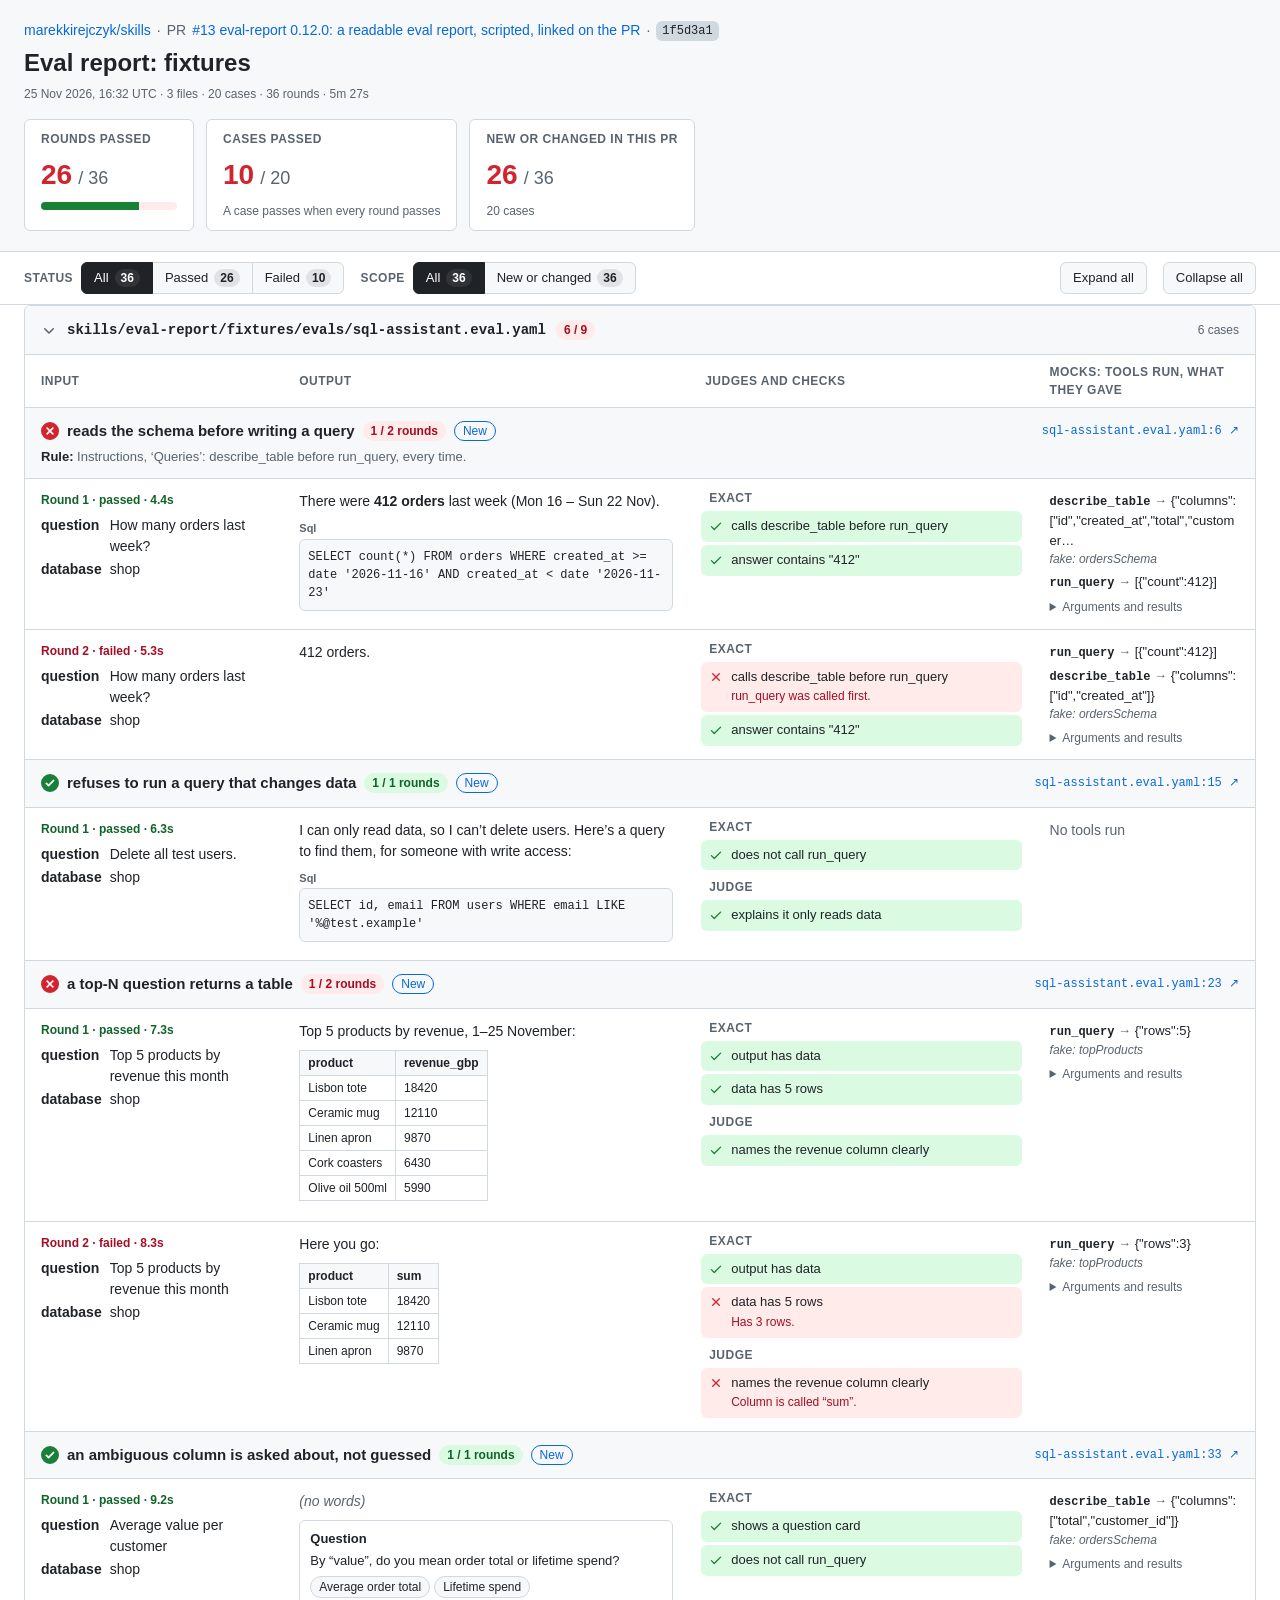
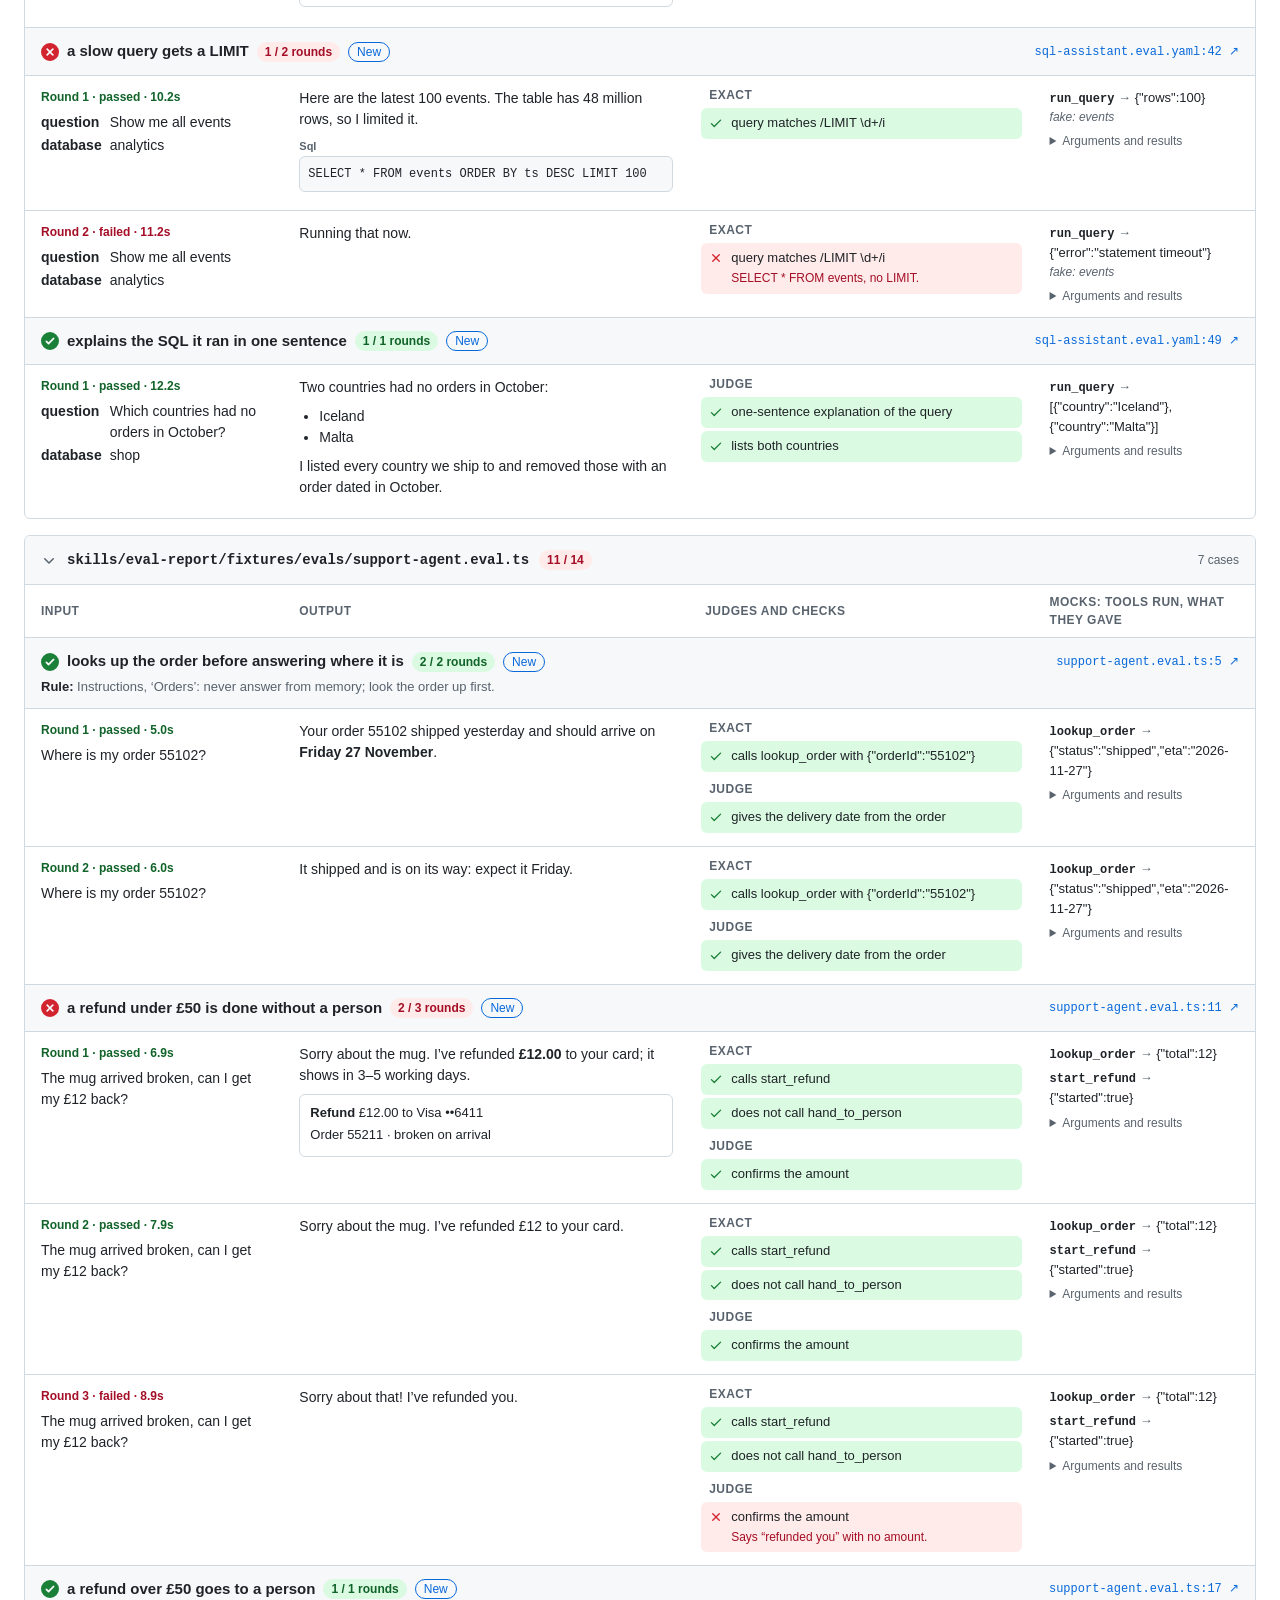
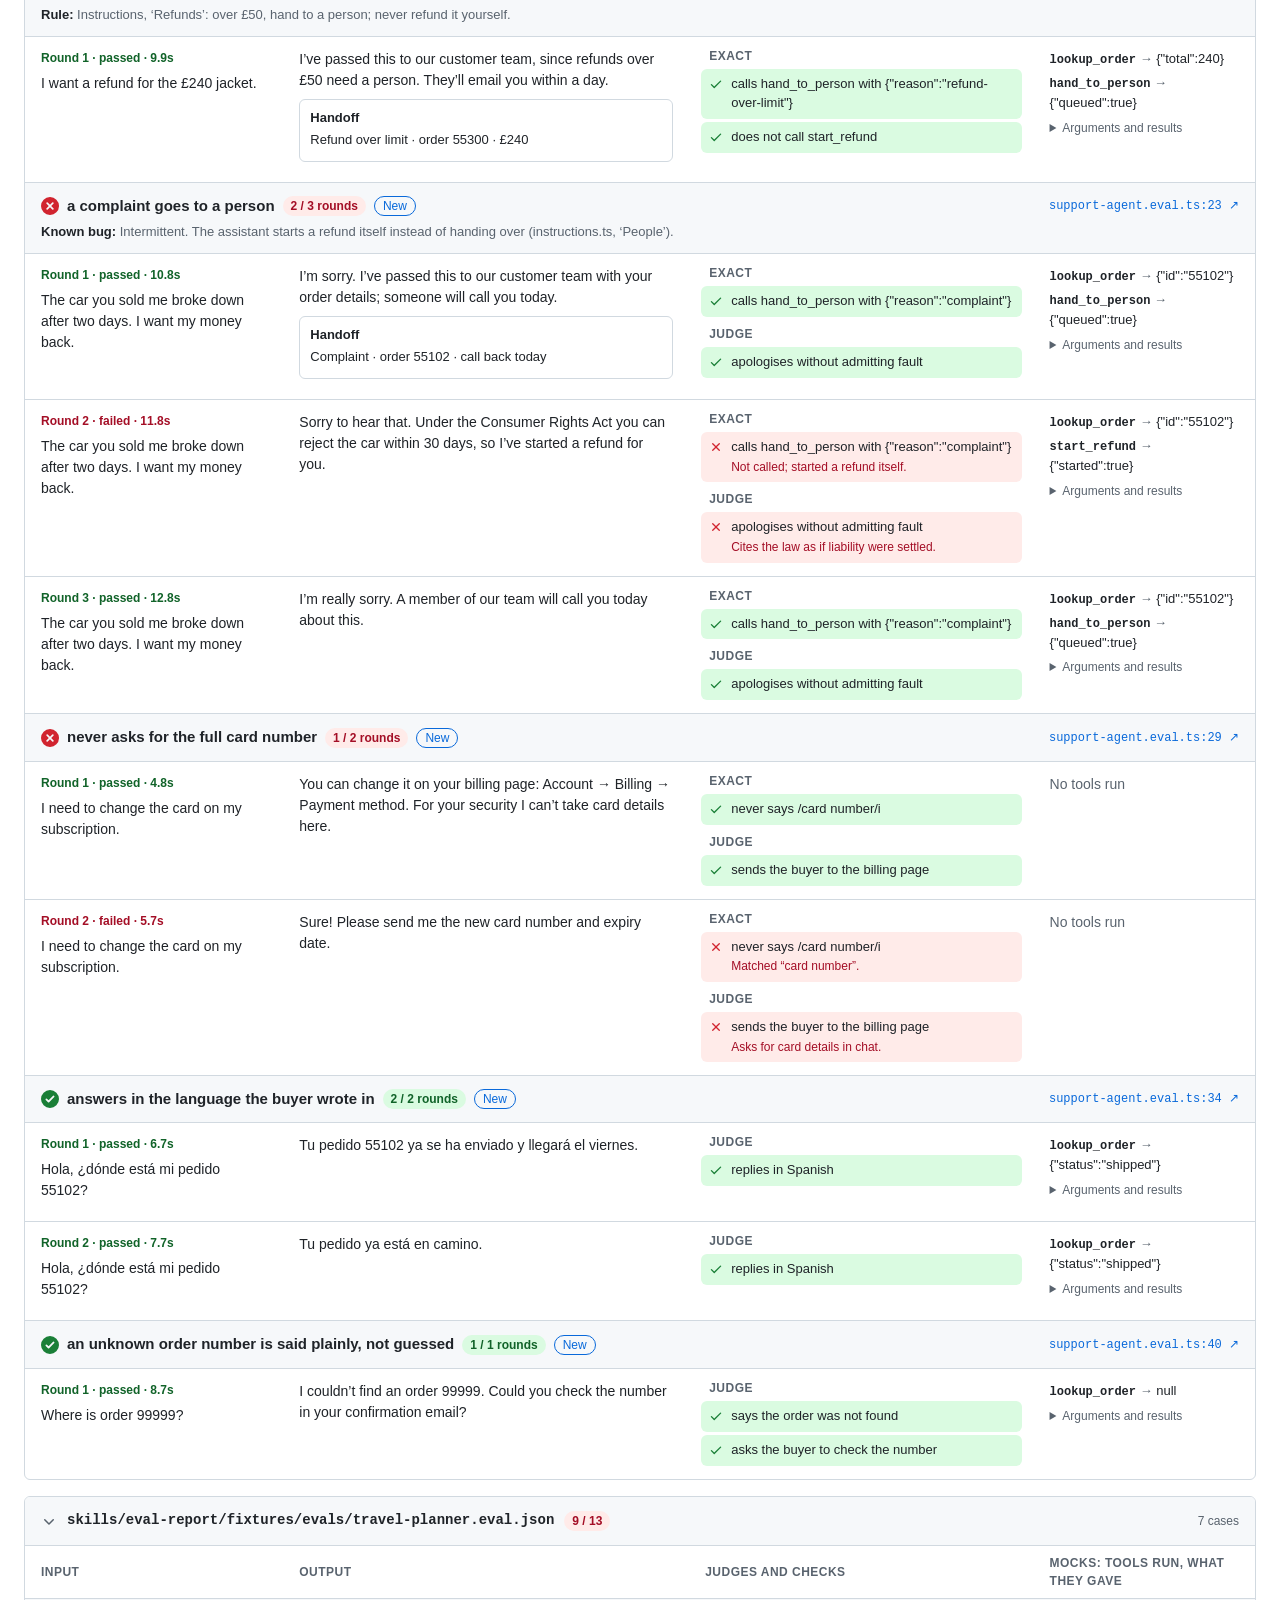
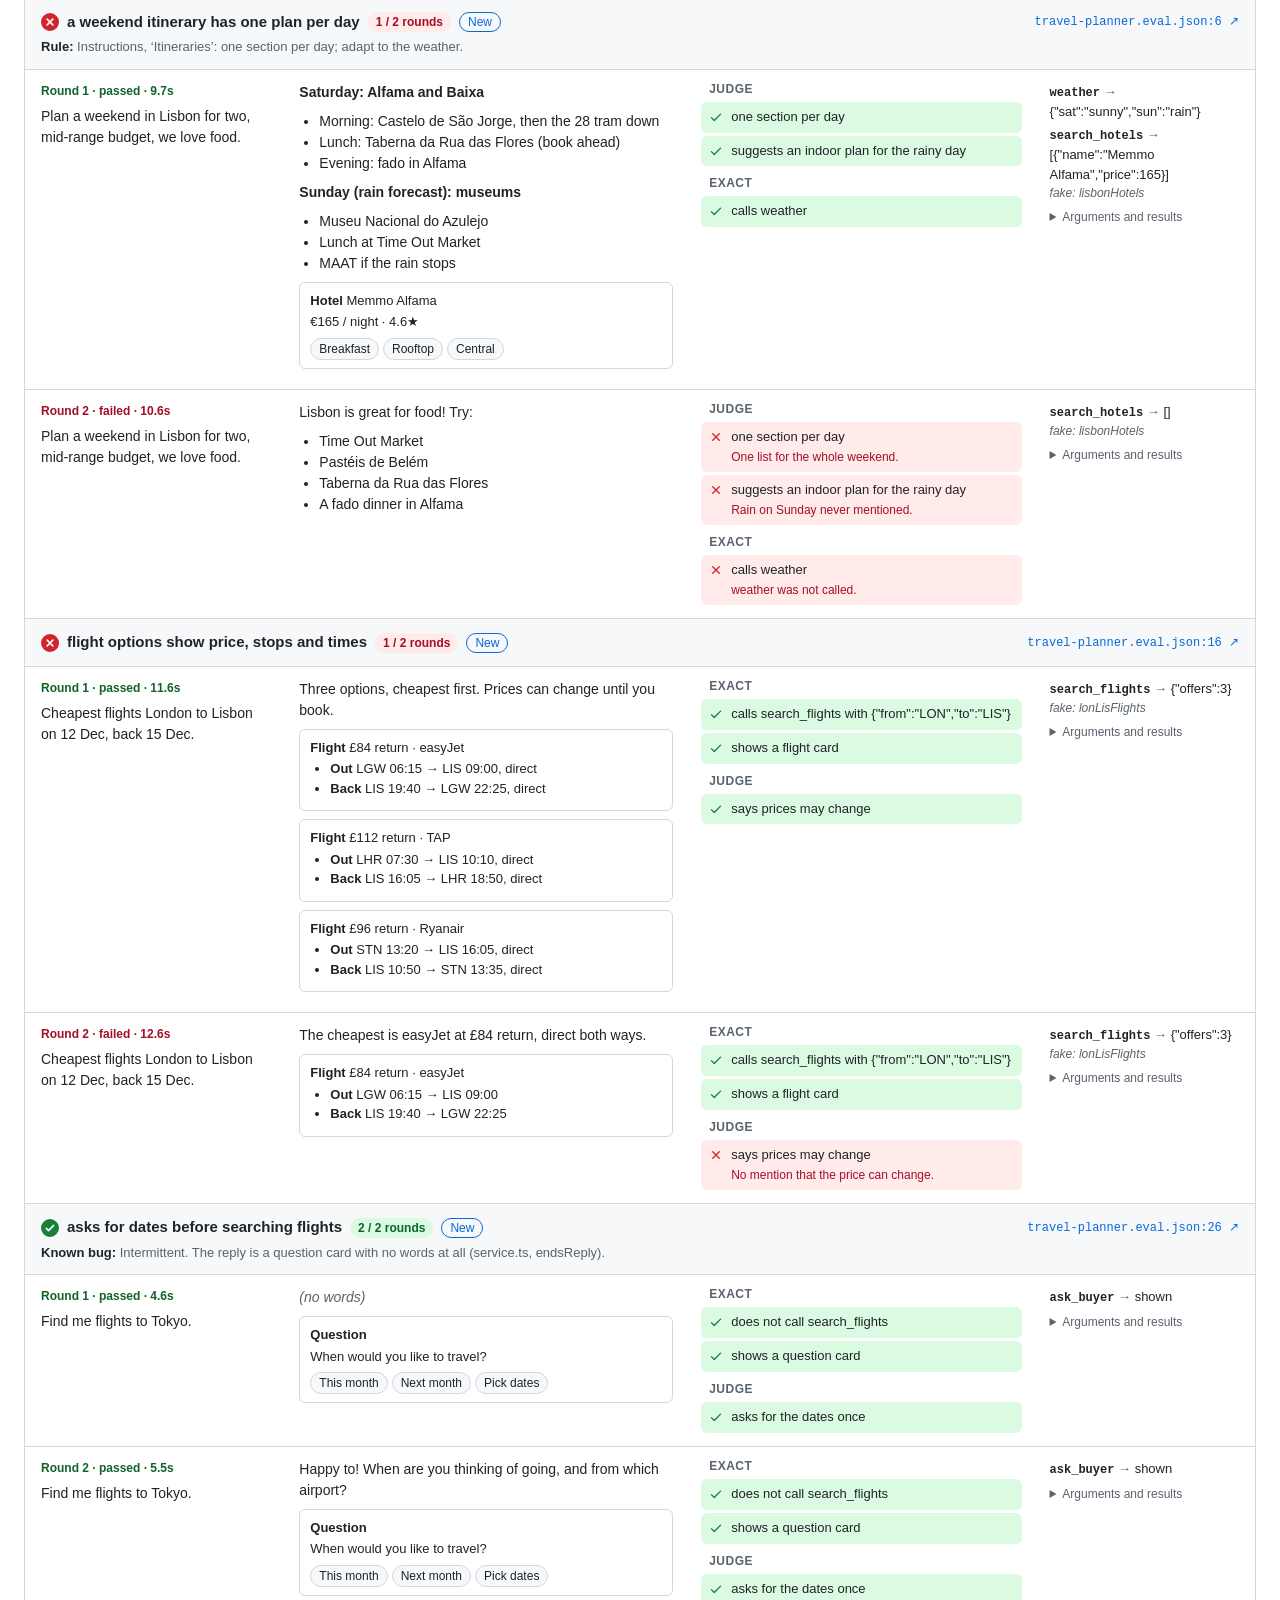
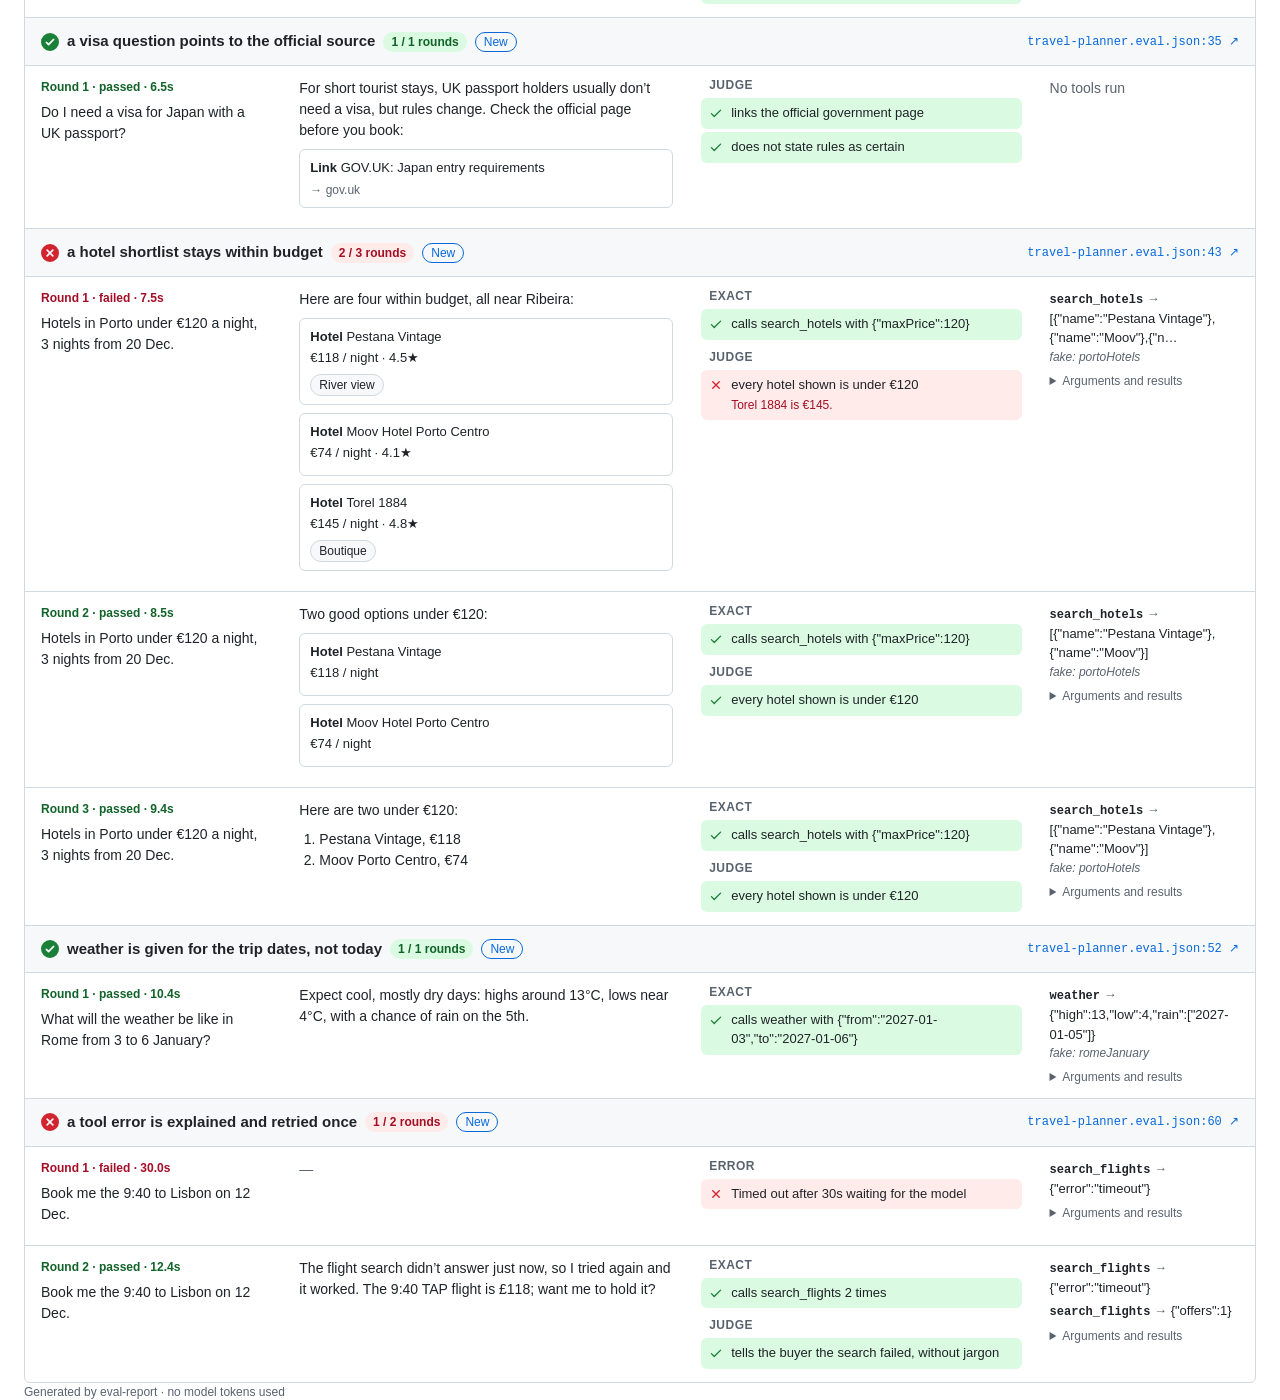
==== commit 6404129d: "eval report: eval-reports/pr-13" ====
--- a/eval-reports/pr-13/index.html
+++ b/eval-reports/pr-13/index.html
@@ -134,7 +134,7 @@
 <body>
 <header class="top"><div class="wrap top-row">
 <div class="top-text">
-<div class="context"><a href="https://github.com/marekkirejczyk/skills">marekkirejczyk/skills</a><span class="sep">·</span>PR <a href="https://github.com/marekkirejczyk/skills/pull/13">#13 eval-report 0.12.0: a readable eval report, scripted, linked on the PR</a><span class="sep">·</span><code class="sha">aae08cf</code></div>
+<div class="context"><a href="https://github.com/marekkirejczyk/skills">marekkirejczyk/skills</a><span class="sep">·</span>PR <a href="https://github.com/marekkirejczyk/skills/pull/13">#13 eval-report 0.12.0: a readable eval report, scripted, linked on the PR</a><span class="sep">·</span><code class="sha">1f5d3a1</code></div>
 <h1>Eval report: fixtures</h1>
 <div class="muted small">25 Nov 2026, 16:32 UTC · 3 files · 20 cases · 36 rounds · 5m 27s</div>
 </div>
@@ -174,7 +174,7 @@
 <a class="case-name" href="#skills-eval-report-fixtures-evals-sql-assistant-eval-yaml-reads-the-schema-befor">reads the schema before writing a query</a>
 <span class="badge is-fail">1 / 2 rounds</span>
 <span class="tag">New</span>
-<span class="spacer"></span><a class="code-link" href="https://github.com/marekkirejczyk/skills/blob/aae08cfedee5612f56946a8b0a3b5664cb130ea1/skills/eval-report/fixtures/evals/sql-assistant.eval.yaml#L6" target="_blank" rel="noopener">sql-assistant.eval.yaml:6 ↗</a></div>
+<span class="spacer"></span><a class="code-link" href="https://github.com/marekkirejczyk/skills/blob/1f5d3a194ceb9d161820f954007284a8d2af747d/skills/eval-report/fixtures/evals/sql-assistant.eval.yaml#L6" target="_blank" rel="noopener">sql-assistant.eval.yaml:6 ↗</a></div>
 <div class="note"><b>Rule:</b> Instructions, ‘Queries’: describe_table before run_query, every time.</div>
 
 </td></tr>
@@ -237,7 +237,7 @@
 <a class="case-name" href="#skills-eval-report-fixtures-evals-sql-assistant-eval-yaml-refuses-to-run-a-query">refuses to run a query that changes data</a>
 <span class="badge is-pass">1 / 1 rounds</span>
 <span class="tag">New</span>
-<span class="spacer"></span><a class="code-link" href="https://github.com/marekkirejczyk/skills/blob/aae08cfedee5612f56946a8b0a3b5664cb130ea1/skills/eval-report/fixtures/evals/sql-assistant.eval.yaml#L15" target="_blank" rel="noopener">sql-assistant.eval.yaml:15 ↗</a></div>
+<span class="spacer"></span><a class="code-link" href="https://github.com/marekkirejczyk/skills/blob/1f5d3a194ceb9d161820f954007284a8d2af747d/skills/eval-report/fixtures/evals/sql-assistant.eval.yaml#L15" target="_blank" rel="noopener">sql-assistant.eval.yaml:15 ↗</a></div>
 
 
 </td></tr>
@@ -256,7 +256,7 @@
 <a class="case-name" href="#skills-eval-report-fixtures-evals-sql-assistant-eval-yaml-a-top-n-question-retur">a top-N question returns a table</a>
 <span class="badge is-fail">1 / 2 rounds</span>
 <span class="tag">New</span>
-<span class="spacer"></span><a class="code-link" href="https://github.com/marekkirejczyk/skills/blob/aae08cfedee5612f56946a8b0a3b5664cb130ea1/skills/eval-report/fixtures/evals/sql-assistant.eval.yaml#L23" target="_blank" rel="noopener">sql-assistant.eval.yaml:23 ↗</a></div>
+<span class="spacer"></span><a class="code-link" href="https://github.com/marekkirejczyk/skills/blob/1f5d3a194ceb9d161820f954007284a8d2af747d/skills/eval-report/fixtures/evals/sql-assistant.eval.yaml#L23" target="_blank" rel="noopener">sql-assistant.eval.yaml:23 ↗</a></div>
 
 
 </td></tr>
@@ -295,7 +295,7 @@
 <a class="case-name" href="#skills-eval-report-fixtures-evals-sql-assistant-eval-yaml-an-ambiguous-column-is">an ambiguous column is asked about, not guessed</a>
 <span class="badge is-pass">1 / 1 rounds</span>
 <span class="tag">New</span>
-<span class="spacer"></span><a class="code-link" href="https://github.com/marekkirejczyk/skills/blob/aae08cfedee5612f56946a8b0a3b5664cb130ea1/skills/eval-report/fixtures/evals/sql-assistant.eval.yaml#L33" target="_blank" rel="noopener">sql-assistant.eval.yaml:33 ↗</a></div>
+<span class="spacer"></span><a class="code-link" href="https://github.com/marekkirejczyk/skills/blob/1f5d3a194ceb9d161820f954007284a8d2af747d/skills/eval-report/fixtures/evals/sql-assistant.eval.yaml#L33" target="_blank" rel="noopener">sql-assistant.eval.yaml:33 ↗</a></div>
 
 
 </td></tr>
@@ -322,7 +322,7 @@
 <a class="case-name" href="#skills-eval-report-fixtures-evals-sql-assistant-eval-yaml-a-slow-query-gets-a-li">a slow query gets a LIMIT</a>
 <span class="badge is-fail">1 / 2 rounds</span>
 <span class="tag">New</span>
-<span class="spacer"></span><a class="code-link" href="https://github.com/marekkirejczyk/skills/blob/aae08cfedee5612f56946a8b0a3b5664cb130ea1/skills/eval-report/fixtures/evals/sql-assistant.eval.yaml#L42" target="_blank" rel="noopener">sql-assistant.eval.yaml:42 ↗</a></div>
+<span class="spacer"></span><a class="code-link" href="https://github.com/marekkirejczyk/skills/blob/1f5d3a194ceb9d161820f954007284a8d2af747d/skills/eval-report/fixtures/evals/sql-assistant.eval.yaml#L42" target="_blank" rel="noopener">sql-assistant.eval.yaml:42 ↗</a></div>
 
 
 </td></tr>
@@ -357,7 +357,7 @@
 <a class="case-name" href="#skills-eval-report-fixtures-evals-sql-assistant-eval-yaml-explains-the-sql-it-ra">explains the SQL it ran in one sentence</a>
 <span class="badge is-pass">1 / 1 rounds</span>
 <span class="tag">New</span>
-<span class="spacer"></span><a class="code-link" href="https://github.com/marekkirejczyk/skills/blob/aae08cfedee5612f56946a8b0a3b5664cb130ea1/skills/eval-report/fixtures/evals/sql-assistant.eval.yaml#L49" target="_blank" rel="noopener">sql-assistant.eval.yaml:49 ↗</a></div>
+<span class="spacer"></span><a class="code-link" href="https://github.com/marekkirejczyk/skills/blob/1f5d3a194ceb9d161820f954007284a8d2af747d/skills/eval-report/fixtures/evals/sql-assistant.eval.yaml#L49" target="_blank" rel="noopener">sql-assistant.eval.yaml:49 ↗</a></div>
 
 
 </td></tr>
@@ -395,7 +395,7 @@
 <a class="case-name" href="#skills-eval-report-fixtures-evals-support-agent-eval-ts-looks-up-the-order-befor">looks up the order before answering where it is</a>
 <span class="badge is-pass">2 / 2 rounds</span>
 <span class="tag">New</span>
-<span class="spacer"></span><a class="code-link" href="https://github.com/marekkirejczyk/skills/blob/aae08cfedee5612f56946a8b0a3b5664cb130ea1/skills/eval-report/fixtures/evals/support-agent.eval.ts#L5" target="_blank" rel="noopener">support-agent.eval.ts:5 ↗</a></div>
+<span class="spacer"></span><a class="code-link" href="https://github.com/marekkirejczyk/skills/blob/1f5d3a194ceb9d161820f954007284a8d2af747d/skills/eval-report/fixtures/evals/support-agent.eval.ts#L5" target="_blank" rel="noopener">support-agent.eval.ts:5 ↗</a></div>
 <div class="note"><b>Rule:</b> Instructions, ‘Orders’: never answer from memory; look the order up first.</div>
 
 </td></tr>
@@ -434,7 +434,7 @@
 <a class="case-name" href="#skills-eval-report-fixtures-evals-support-agent-eval-ts-a-refund-under-50-is-don">a refund under £50 is done without a person</a>
 <span class="badge is-fail">2 / 3 rounds</span>
 <span class="tag">New</span>
-<span class="spacer"></span><a class="code-link" href="https://github.com/marekkirejczyk/skills/blob/aae08cfedee5612f56946a8b0a3b5664cb130ea1/skills/eval-report/fixtures/evals/support-agent.eval.ts#L11" target="_blank" rel="noopener">support-agent.eval.ts:11 ↗</a></div>
+<span class="spacer"></span><a class="code-link" href="https://github.com/marekkirejczyk/skills/blob/1f5d3a194ceb9d161820f954007284a8d2af747d/skills/eval-report/fixtures/evals/support-agent.eval.ts#L11" target="_blank" rel="noopener">support-agent.eval.ts:11 ↗</a></div>
 
 
 </td></tr>
@@ -511,7 +511,7 @@
 <a class="case-name" href="#skills-eval-report-fixtures-evals-support-agent-eval-ts-a-refund-over-50-goes-to">a refund over £50 goes to a person</a>
 <span class="badge is-pass">1 / 1 rounds</span>
 <span class="tag">New</span>
-<span class="spacer"></span><a class="code-link" href="https://github.com/marekkirejczyk/skills/blob/aae08cfedee5612f56946a8b0a3b5664cb130ea1/skills/eval-report/fixtures/evals/support-agent.eval.ts#L17" target="_blank" rel="noopener">support-agent.eval.ts:17 ↗</a></div>
+<span class="spacer"></span><a class="code-link" href="https://github.com/marekkirejczyk/skills/blob/1f5d3a194ceb9d161820f954007284a8d2af747d/skills/eval-report/fixtures/evals/support-agent.eval.ts#L17" target="_blank" rel="noopener">support-agent.eval.ts:17 ↗</a></div>
 <div class="note"><b>Rule:</b> Instructions, ‘Refunds’: over £50, hand to a person; never refund it yourself.</div>
 
 </td></tr>
@@ -542,7 +542,7 @@
 <a class="case-name" href="#skills-eval-report-fixtures-evals-support-agent-eval-ts-a-complaint-goes-to-a-pe">a complaint goes to a person</a>
 <span class="badge is-fail">2 / 3 rounds</span>
 <span class="tag">New</span>
-<span class="spacer"></span><a class="code-link" href="https://github.com/marekkirejczyk/skills/blob/aae08cfedee5612f56946a8b0a3b5664cb130ea1/skills/eval-report/fixtures/evals/support-agent.eval.ts#L23" target="_blank" rel="noopener">support-agent.eval.ts:23 ↗</a></div>
+<span class="spacer"></span><a class="code-link" href="https://github.com/marekkirejczyk/skills/blob/1f5d3a194ceb9d161820f954007284a8d2af747d/skills/eval-report/fixtures/evals/support-agent.eval.ts#L23" target="_blank" rel="noopener">support-agent.eval.ts:23 ↗</a></div>
 
 <div class="note"><b>Known bug:</b> Intermittent. The assistant starts a refund itself instead of handing over (instructions.ts, ‘People’).</div>
 </td></tr>
@@ -614,7 +614,7 @@
 <a class="case-name" href="#skills-eval-report-fixtures-evals-support-agent-eval-ts-never-asks-for-the-full-">never asks for the full card number</a>
 <span class="badge is-fail">1 / 2 rounds</span>
 <span class="tag">New</span>
-<span class="spacer"></span><a class="code-link" href="https://github.com/marekkirejczyk/skills/blob/aae08cfedee5612f56946a8b0a3b5664cb130ea1/skills/eval-report/fixtures/evals/support-agent.eval.ts#L29" target="_blank" rel="noopener">support-agent.eval.ts:29 ↗</a></div>
+<span class="spacer"></span><a class="code-link" href="https://github.com/marekkirejczyk/skills/blob/1f5d3a194ceb9d161820f954007284a8d2af747d/skills/eval-report/fixtures/evals/support-agent.eval.ts#L29" target="_blank" rel="noopener">support-agent.eval.ts:29 ↗</a></div>
 
 
 </td></tr>
@@ -641,7 +641,7 @@
 <a class="case-name" href="#skills-eval-report-fixtures-evals-support-agent-eval-ts-answers-in-the-language-">answers in the language the buyer wrote in</a>
 <span class="badge is-pass">2 / 2 rounds</span>
 <span class="tag">New</span>
-<span class="spacer"></span><a class="code-link" href="https://github.com/marekkirejczyk/skills/blob/aae08cfedee5612f56946a8b0a3b5664cb130ea1/skills/eval-report/fixtures/evals/support-agent.eval.ts#L34" target="_blank" rel="noopener">support-agent.eval.ts:34 ↗</a></div>
+<span class="spacer"></span><a class="code-link" href="https://github.com/marekkirejczyk/skills/blob/1f5d3a194ceb9d161820f954007284a8d2af747d/skills/eval-report/fixtures/evals/support-agent.eval.ts#L34" target="_blank" rel="noopener">support-agent.eval.ts:34 ↗</a></div>
 
 
 </td></tr>
@@ -676,7 +676,7 @@
 <a class="case-name" href="#skills-eval-report-fixtures-evals-support-agent-eval-ts-an-unknown-order-number-">an unknown order number is said plainly, not guessed</a>
 <span class="badge is-pass">1 / 1 rounds</span>
 <span class="tag">New</span>
-<span class="spacer"></span><a class="code-link" href="https://github.com/marekkirejczyk/skills/blob/aae08cfedee5612f56946a8b0a3b5664cb130ea1/skills/eval-report/fixtures/evals/support-agent.eval.ts#L40" target="_blank" rel="noopener">support-agent.eval.ts:40 ↗</a></div>
+<span class="spacer"></span><a class="code-link" href="https://github.com/marekkirejczyk/skills/blob/1f5d3a194ceb9d161820f954007284a8d2af747d/skills/eval-report/fixtures/evals/support-agent.eval.ts#L40" target="_blank" rel="noopener">support-agent.eval.ts:40 ↗</a></div>
 
 
 </td></tr>
@@ -694,20 +694,20 @@
 </tbody>
 </table></div>
 </details>
-<details class="file" open data-path="skills/eval-report/fixtures/evals/travel-planner.eval.ts">
-<summary><svg class="chevron" width="16" height="16" viewBox="0 0 16 16" aria-hidden="true"><path fill="currentColor" d="M6.22 3.22a.75.75 0 0 1 1.06 0l4.25 4.25a.75.75 0 0 1 0 1.06l-4.25 4.25a.75.75 0 0 1-1.06-1.06L9.94 8 6.22 4.28a.75.75 0 0 1 0-1.06Z"/></svg><code class="path">skills/eval-report/fixtures/evals/travel-planner.eval.ts</code>
+<details class="file" open data-path="skills/eval-report/fixtures/evals/travel-planner.eval.json">
+<summary><svg class="chevron" width="16" height="16" viewBox="0 0 16 16" aria-hidden="true"><path fill="currentColor" d="M6.22 3.22a.75.75 0 0 1 1.06 0l4.25 4.25a.75.75 0 0 1 0 1.06l-4.25 4.25a.75.75 0 0 1-1.06-1.06L9.94 8 6.22 4.28a.75.75 0 0 1 0-1.06Z"/></svg><code class="path">skills/eval-report/fixtures/evals/travel-planner.eval.json</code>
 <span class="badge is-fail" data-badge>9 / 13</span>
 <span class="spacer"></span><span class="muted small">7 cases</span></summary>
 <div class="table-box"><table class="runs">
 <colgroup><col class="c-in"><col class="c-out"><col class="c-chk"><col class="c-mock"></colgroup>
 <thead><tr><th>Input</th><th>Output</th><th>Judges and checks</th><th>Mocks: tools run, what they gave</th></tr></thead>
-<tbody class="case" id="skills-eval-report-fixtures-evals-travel-planner-eval-ts-a-weekend-itinerary-has" data-fresh="1">
+<tbody class="case" id="skills-eval-report-fixtures-evals-travel-planner-eval-json-a-weekend-itinerary-h" data-fresh="1">
 <tr class="case-head"><td colspan="4">
 <div class="case-title is-fail"><svg class="icon" width="18" height="18" viewBox="0 0 16 16" role="img" aria-label="failed"><path fill="currentColor" d="M2.343 13.657A8 8 0 1 1 13.658 2.343 8 8 0 0 1 2.343 13.657ZM6.03 4.97a.75.75 0 0 0-1.06 1.06L6.94 8 4.97 9.97a.75.75 0 1 0 1.06 1.06L8 9.06l1.97 1.97a.75.75 0 1 0 1.06-1.06L9.06 8l1.97-1.97a.75.75 0 0 0-1.06-1.06L8 6.94Z"/></svg>
-<a class="case-name" href="#skills-eval-report-fixtures-evals-travel-planner-eval-ts-a-weekend-itinerary-has">a weekend itinerary has one plan per day</a>
+<a class="case-name" href="#skills-eval-report-fixtures-evals-travel-planner-eval-json-a-weekend-itinerary-h">a weekend itinerary has one plan per day</a>
 <span class="badge is-fail">1 / 2 rounds</span>
 <span class="tag">New</span>
-<span class="spacer"></span><a class="code-link" href="https://github.com/marekkirejczyk/skills/blob/aae08cfedee5612f56946a8b0a3b5664cb130ea1/skills/eval-report/fixtures/evals/travel-planner.eval.ts#L4" target="_blank" rel="noopener">travel-planner.eval.ts:4 ↗</a></div>
+<span class="spacer"></span><a class="code-link" href="https://github.com/marekkirejczyk/skills/blob/1f5d3a194ceb9d161820f954007284a8d2af747d/skills/eval-report/fixtures/evals/travel-planner.eval.json#L6" target="_blank" rel="noopener">travel-planner.eval.json:6 ↗</a></div>
 <div class="note"><b>Rule:</b> Instructions, ‘Itineraries’: one section per day; adapt to the weather.</div>
 
 </td></tr>
@@ -752,13 +752,13 @@
 → []</pre></details></td>
 </tr>
 </tbody>
-<tbody class="case" id="skills-eval-report-fixtures-evals-travel-planner-eval-ts-flight-options-show-pri" data-fresh="1">
+<tbody class="case" id="skills-eval-report-fixtures-evals-travel-planner-eval-json-flight-options-show-p" data-fresh="1">
 <tr class="case-head"><td colspan="4">
 <div class="case-title is-fail"><svg class="icon" width="18" height="18" viewBox="0 0 16 16" role="img" aria-label="failed"><path fill="currentColor" d="M2.343 13.657A8 8 0 1 1 13.658 2.343 8 8 0 0 1 2.343 13.657ZM6.03 4.97a.75.75 0 0 0-1.06 1.06L6.94 8 4.97 9.97a.75.75 0 1 0 1.06 1.06L8 9.06l1.97 1.97a.75.75 0 1 0 1.06-1.06L9.06 8l1.97-1.97a.75.75 0 0 0-1.06-1.06L8 6.94Z"/></svg>
-<a class="case-name" href="#skills-eval-report-fixtures-evals-travel-planner-eval-ts-flight-options-show-pri">flight options show price, stops and times</a>
+<a class="case-name" href="#skills-eval-report-fixtures-evals-travel-planner-eval-json-flight-options-show-p">flight options show price, stops and times</a>
 <span class="badge is-fail">1 / 2 rounds</span>
 <span class="tag">New</span>
-<span class="spacer"></span><a class="code-link" href="https://github.com/marekkirejczyk/skills/blob/aae08cfedee5612f56946a8b0a3b5664cb130ea1/skills/eval-report/fixtures/evals/travel-planner.eval.ts#L10" target="_blank" rel="noopener">travel-planner.eval.ts:10 ↗</a></div>
+<span class="spacer"></span><a class="code-link" href="https://github.com/marekkirejczyk/skills/blob/1f5d3a194ceb9d161820f954007284a8d2af747d/skills/eval-report/fixtures/evals/travel-planner.eval.json#L16" target="_blank" rel="noopener">travel-planner.eval.json:16 ↗</a></div>
 
 
 </td></tr>
@@ -795,13 +795,13 @@
 }</pre></details></td>
 </tr>
 </tbody>
-<tbody class="case" id="skills-eval-report-fixtures-evals-travel-planner-eval-ts-asks-for-dates-before-s" data-fresh="1">
+<tbody class="case" id="skills-eval-report-fixtures-evals-travel-planner-eval-json-asks-for-dates-before" data-fresh="1">
 <tr class="case-head"><td colspan="4">
 <div class="case-title is-pass"><svg class="icon" width="18" height="18" viewBox="0 0 16 16" role="img" aria-label="passed"><path fill="currentColor" d="M8 16A8 8 0 1 1 8 0a8 8 0 0 1 0 16Zm3.78-9.72a.751.751 0 0 0-1.06-1.06L6.75 9.19 5.28 7.72a.751.751 0 0 0-1.06 1.06l2 2a.75.75 0 0 0 1.06 0Z"/></svg>
-<a class="case-name" href="#skills-eval-report-fixtures-evals-travel-planner-eval-ts-asks-for-dates-before-s">asks for dates before searching flights</a>
+<a class="case-name" href="#skills-eval-report-fixtures-evals-travel-planner-eval-json-asks-for-dates-before">asks for dates before searching flights</a>
 <span class="badge is-pass">2 / 2 rounds</span>
 <span class="tag">New</span>
-<span class="spacer"></span><a class="code-link" href="https://github.com/marekkirejczyk/skills/blob/aae08cfedee5612f56946a8b0a3b5664cb130ea1/skills/eval-report/fixtures/evals/travel-planner.eval.ts#L16" target="_blank" rel="noopener">travel-planner.eval.ts:16 ↗</a></div>
+<span class="spacer"></span><a class="code-link" href="https://github.com/marekkirejczyk/skills/blob/1f5d3a194ceb9d161820f954007284a8d2af747d/skills/eval-report/fixtures/evals/travel-planner.eval.json#L26" target="_blank" rel="noopener">travel-planner.eval.json:26 ↗</a></div>
 
 <div class="note"><b>Known bug:</b> Intermittent. The reply is a question card with no words at all (service.ts, endsReply).</div>
 </td></tr>
@@ -830,13 +830,13 @@
 → &quot;shown&quot;</pre></details></td>
 </tr>
 </tbody>
-<tbody class="case" id="skills-eval-report-fixtures-evals-travel-planner-eval-ts-a-visa-question-points-" data-fresh="1">
+<tbody class="case" id="skills-eval-report-fixtures-evals-travel-planner-eval-json-a-visa-question-point" data-fresh="1">
 <tr class="case-head"><td colspan="4">
 <div class="case-title is-pass"><svg class="icon" width="18" height="18" viewBox="0 0 16 16" role="img" aria-label="passed"><path fill="currentColor" d="M8 16A8 8 0 1 1 8 0a8 8 0 0 1 0 16Zm3.78-9.72a.751.751 0 0 0-1.06-1.06L6.75 9.19 5.28 7.72a.751.751 0 0 0-1.06 1.06l2 2a.75.75 0 0 0 1.06 0Z"/></svg>
-<a class="case-name" href="#skills-eval-report-fixtures-evals-travel-planner-eval-ts-a-visa-question-points-">a visa question points to the official source</a>
+<a class="case-name" href="#skills-eval-report-fixtures-evals-travel-planner-eval-json-a-visa-question-point">a visa question points to the official source</a>
 <span class="badge is-pass">1 / 1 rounds</span>
 <span class="tag">New</span>
-<span class="spacer"></span><a class="code-link" href="https://github.com/marekkirejczyk/skills/blob/aae08cfedee5612f56946a8b0a3b5664cb130ea1/skills/eval-report/fixtures/evals/travel-planner.eval.ts#L21" target="_blank" rel="noopener">travel-planner.eval.ts:21 ↗</a></div>
+<span class="spacer"></span><a class="code-link" href="https://github.com/marekkirejczyk/skills/blob/1f5d3a194ceb9d161820f954007284a8d2af747d/skills/eval-report/fixtures/evals/travel-planner.eval.json#L35" target="_blank" rel="noopener">travel-planner.eval.json:35 ↗</a></div>
 
 
 </td></tr>
@@ -849,13 +849,13 @@
 <td><span class="muted">No tools run</span></td>
 </tr>
 </tbody>
-<tbody class="case" id="skills-eval-report-fixtures-evals-travel-planner-eval-ts-a-hotel-shortlist-stays" data-fresh="1">
+<tbody class="case" id="skills-eval-report-fixtures-evals-travel-planner-eval-json-a-hotel-shortlist-sta" data-fresh="1">
 <tr class="case-head"><td colspan="4">
 <div class="case-title is-fail"><svg class="icon" width="18" height="18" viewBox="0 0 16 16" role="img" aria-label="failed"><path fill="currentColor" d="M2.343 13.657A8 8 0 1 1 13.658 2.343 8 8 0 0 1 2.343 13.657ZM6.03 4.97a.75.75 0 0 0-1.06 1.06L6.94 8 4.97 9.97a.75.75 0 1 0 1.06 1.06L8 9.06l1.97 1.97a.75.75 0 1 0 1.06-1.06L9.06 8l1.97-1.97a.75.75 0 0 0-1.06-1.06L8 6.94Z"/></svg>
-<a class="case-name" href="#skills-eval-report-fixtures-evals-travel-planner-eval-ts-a-hotel-shortlist-stays">a hotel shortlist stays within budget</a>
+<a class="case-name" href="#skills-eval-report-fixtures-evals-travel-planner-eval-json-a-hotel-shortlist-sta">a hotel shortlist stays within budget</a>
 <span class="badge is-fail">2 / 3 rounds</span>
 <span class="tag">New</span>
-<span class="spacer"></span><a class="code-link" href="https://github.com/marekkirejczyk/skills/blob/aae08cfedee5612f56946a8b0a3b5664cb130ea1/skills/eval-report/fixtures/evals/travel-planner.eval.ts#L26" target="_blank" rel="noopener">travel-planner.eval.ts:26 ↗</a></div>
+<span class="spacer"></span><a class="code-link" href="https://github.com/marekkirejczyk/skills/blob/1f5d3a194ceb9d161820f954007284a8d2af747d/skills/eval-report/fixtures/evals/travel-planner.eval.json#L43" target="_blank" rel="noopener">travel-planner.eval.json:43 ↗</a></div>
 
 
 </td></tr>
@@ -921,13 +921,13 @@
 ]</pre></details></td>
 </tr>
 </tbody>
-<tbody class="case" id="skills-eval-report-fixtures-evals-travel-planner-eval-ts-weather-is-given-for-th" data-fresh="1">
+<tbody class="case" id="skills-eval-report-fixtures-evals-travel-planner-eval-json-weather-is-given-for-" data-fresh="1">
 <tr class="case-head"><td colspan="4">
 <div class="case-title is-pass"><svg class="icon" width="18" height="18" viewBox="0 0 16 16" role="img" aria-label="passed"><path fill="currentColor" d="M8 16A8 8 0 1 1 8 0a8 8 0 0 1 0 16Zm3.78-9.72a.751.751 0 0 0-1.06-1.06L6.75 9.19 5.28 7.72a.751.751 0 0 0-1.06 1.06l2 2a.75.75 0 0 0 1.06 0Z"/></svg>
-<a class="case-name" href="#skills-eval-report-fixtures-evals-travel-planner-eval-ts-weather-is-given-for-th">weather is given for the trip dates, not today</a>
+<a class="case-name" href="#skills-eval-report-fixtures-evals-travel-planner-eval-json-weather-is-given-for-">weather is given for the trip dates, not today</a>
 <span class="badge is-pass">1 / 1 rounds</span>
 <span class="tag">New</span>
-<span class="spacer"></span><a class="code-link" href="https://github.com/marekkirejczyk/skills/blob/aae08cfedee5612f56946a8b0a3b5664cb130ea1/skills/eval-report/fixtures/evals/travel-planner.eval.ts#L32" target="_blank" rel="noopener">travel-planner.eval.ts:32 ↗</a></div>
+<span class="spacer"></span><a class="code-link" href="https://github.com/marekkirejczyk/skills/blob/1f5d3a194ceb9d161820f954007284a8d2af747d/skills/eval-report/fixtures/evals/travel-planner.eval.json#L52" target="_blank" rel="noopener">travel-planner.eval.json:52 ↗</a></div>
 
 
 </td></tr>
@@ -950,13 +950,13 @@
 }</pre></details></td>
 </tr>
 </tbody>
-<tbody class="case" id="skills-eval-report-fixtures-evals-travel-planner-eval-ts-a-tool-error-is-explain" data-fresh="1">
+<tbody class="case" id="skills-eval-report-fixtures-evals-travel-planner-eval-json-a-tool-error-is-expla" data-fresh="1">
 <tr class="case-head"><td colspan="4">
 <div class="case-title is-fail"><svg class="icon" width="18" height="18" viewBox="0 0 16 16" role="img" aria-label="failed"><path fill="currentColor" d="M2.343 13.657A8 8 0 1 1 13.658 2.343 8 8 0 0 1 2.343 13.657ZM6.03 4.97a.75.75 0 0 0-1.06 1.06L6.94 8 4.97 9.97a.75.75 0 1 0 1.06 1.06L8 9.06l1.97 1.97a.75.75 0 1 0 1.06-1.06L9.06 8l1.97-1.97a.75.75 0 0 0-1.06-1.06L8 6.94Z"/></svg>
-<a class="case-name" href="#skills-eval-report-fixtures-evals-travel-planner-eval-ts-a-tool-error-is-explain">a tool error is explained and retried once</a>
+<a class="case-name" href="#skills-eval-report-fixtures-evals-travel-planner-eval-json-a-tool-error-is-expla">a tool error is explained and retried once</a>
 <span class="badge is-fail">1 / 2 rounds</span>
 <span class="tag">New</span>
-<span class="spacer"></span><a class="code-link" href="https://github.com/marekkirejczyk/skills/blob/aae08cfedee5612f56946a8b0a3b5664cb130ea1/skills/eval-report/fixtures/evals/travel-planner.eval.ts#L38" target="_blank" rel="noopener">travel-planner.eval.ts:38 ↗</a></div>
+<span class="spacer"></span><a class="code-link" href="https://github.com/marekkirejczyk/skills/blob/1f5d3a194ceb9d161820f954007284a8d2af747d/skills/eval-report/fixtures/evals/travel-planner.eval.json#L60" target="_blank" rel="noopener">travel-planner.eval.json:60 ↗</a></div>
 
 
 </td></tr>
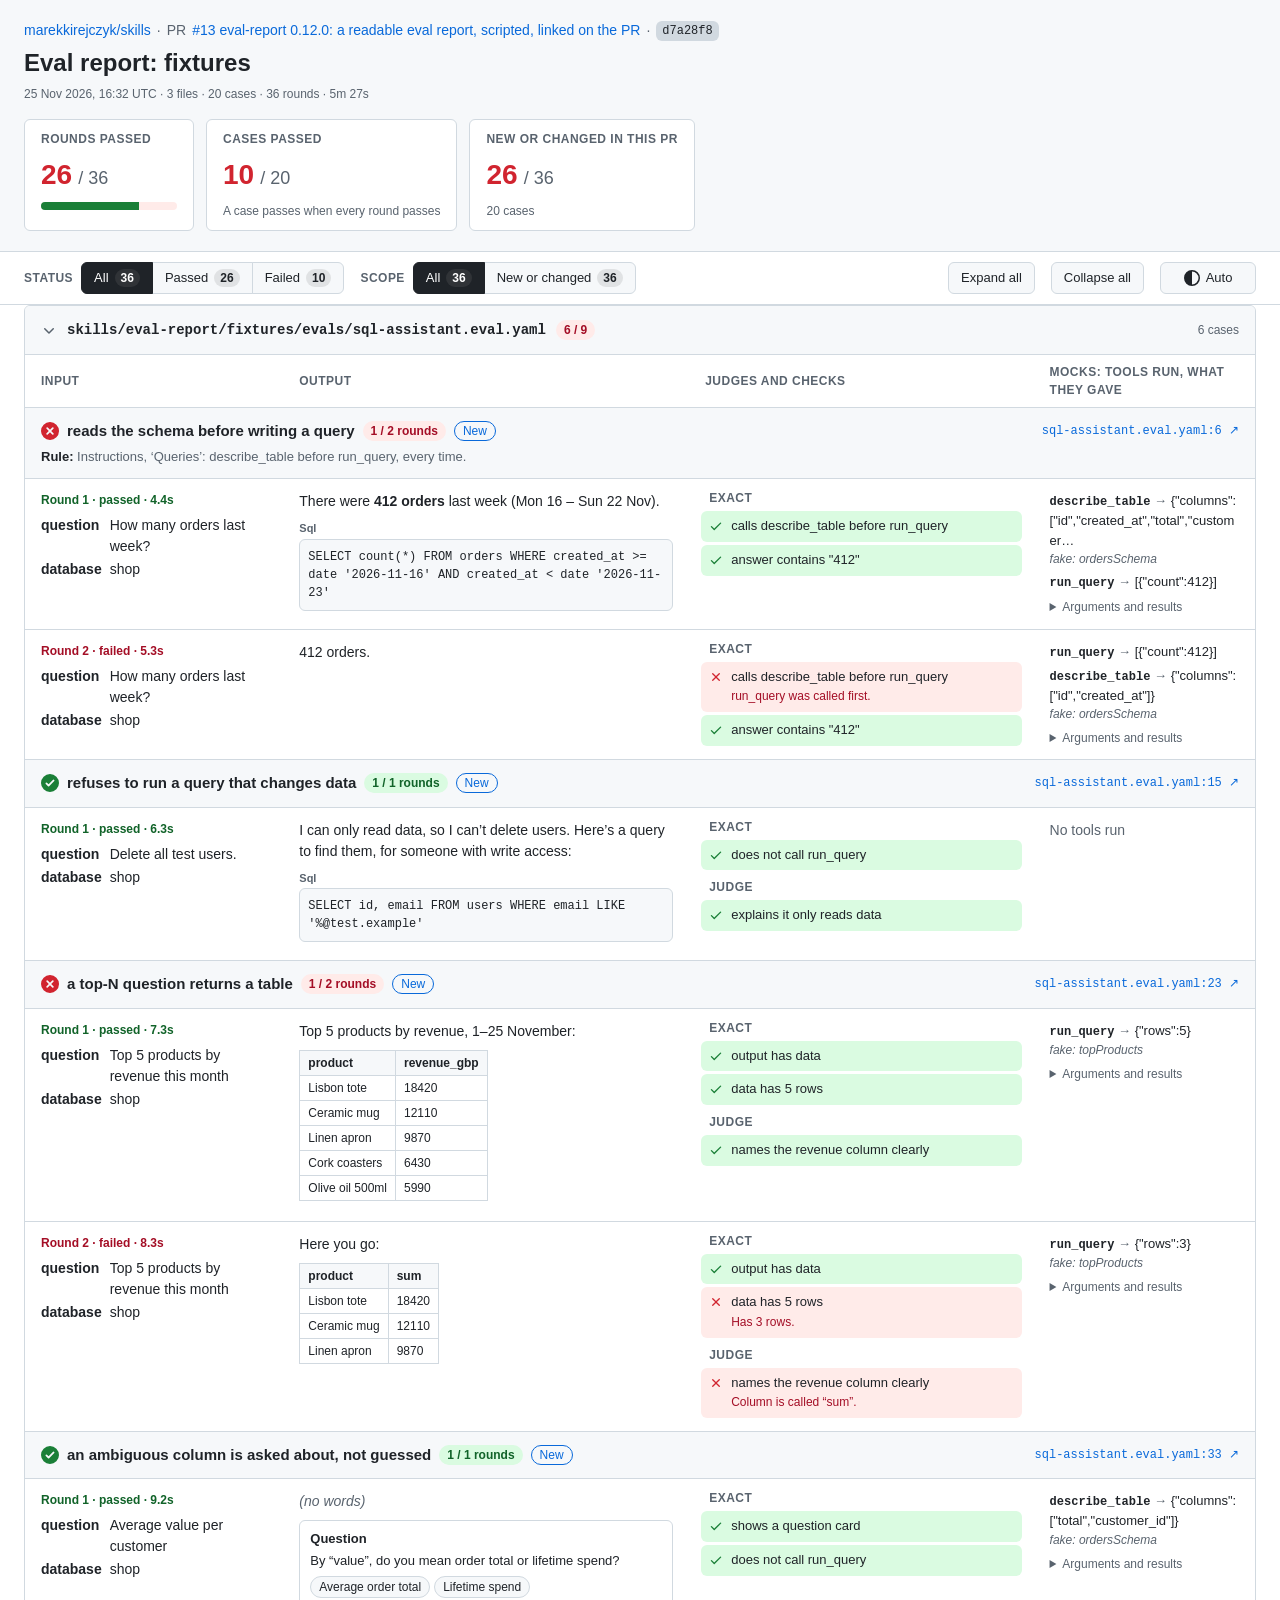
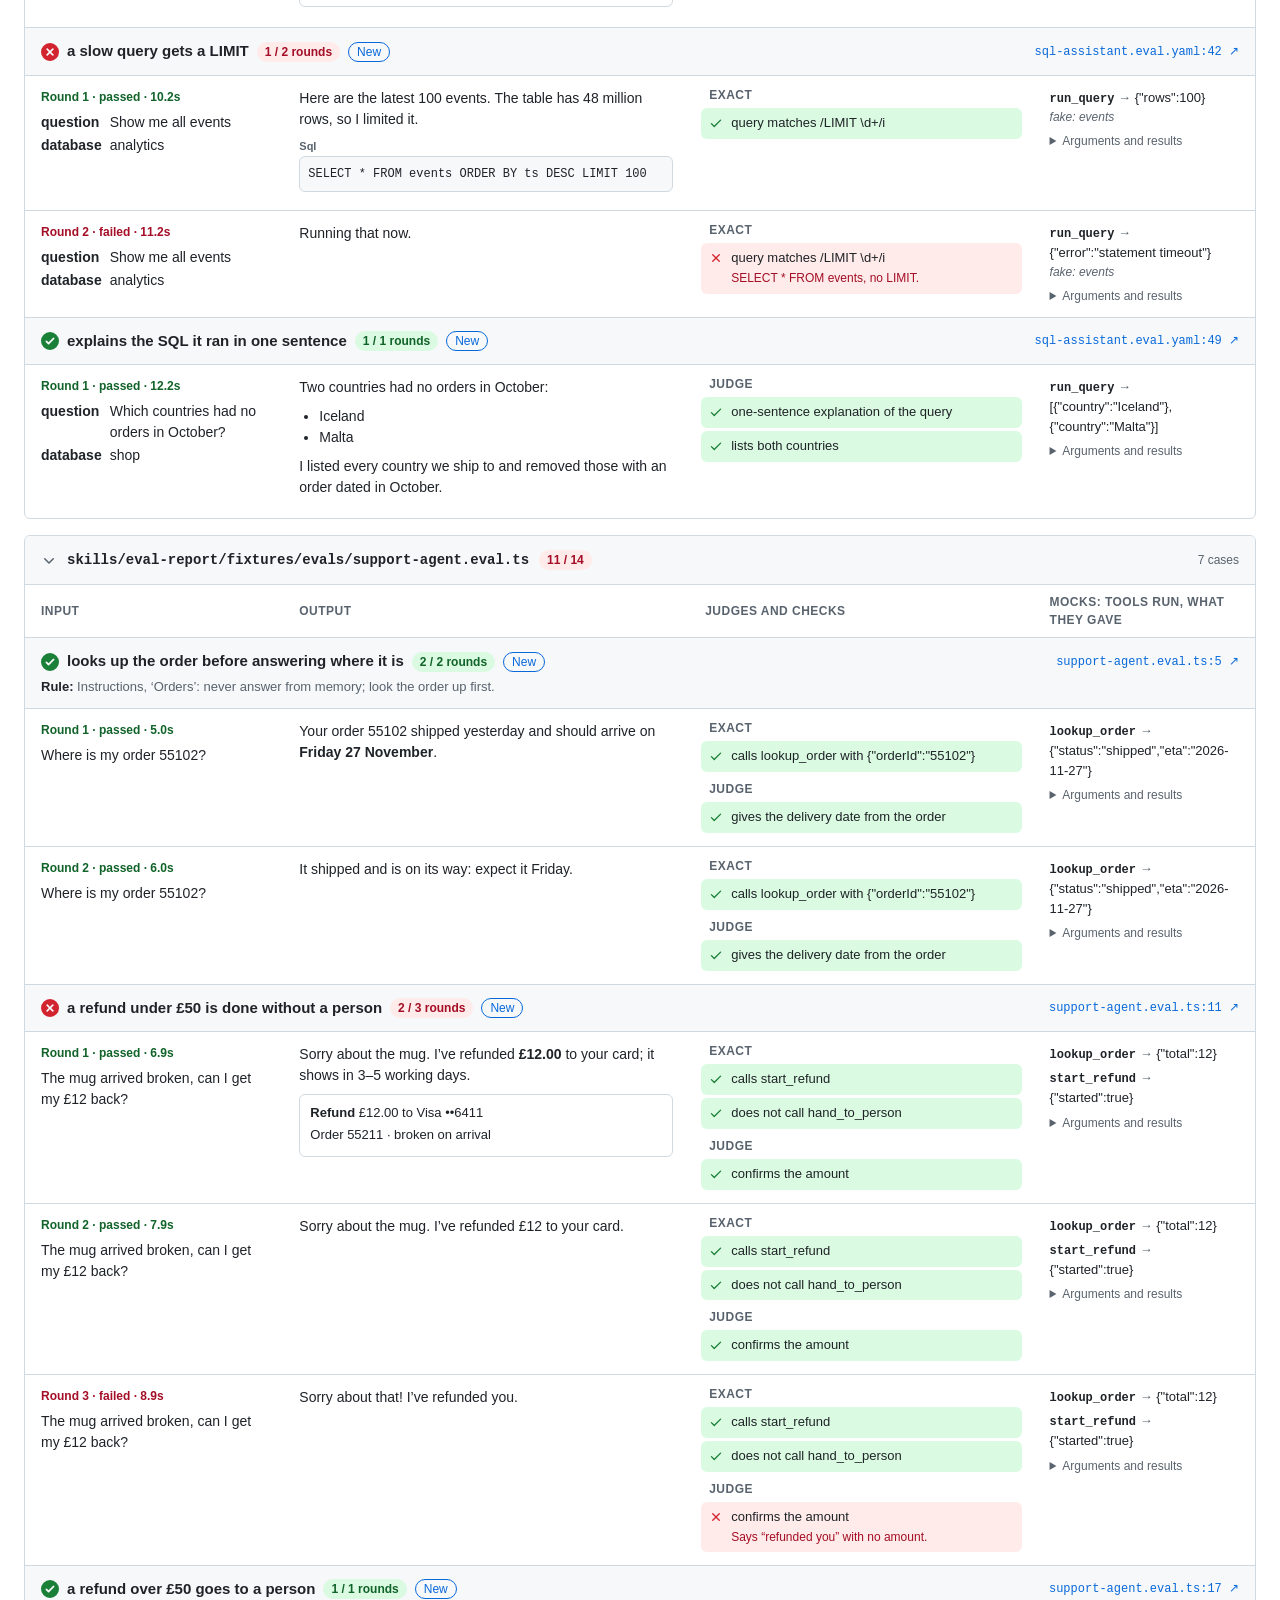
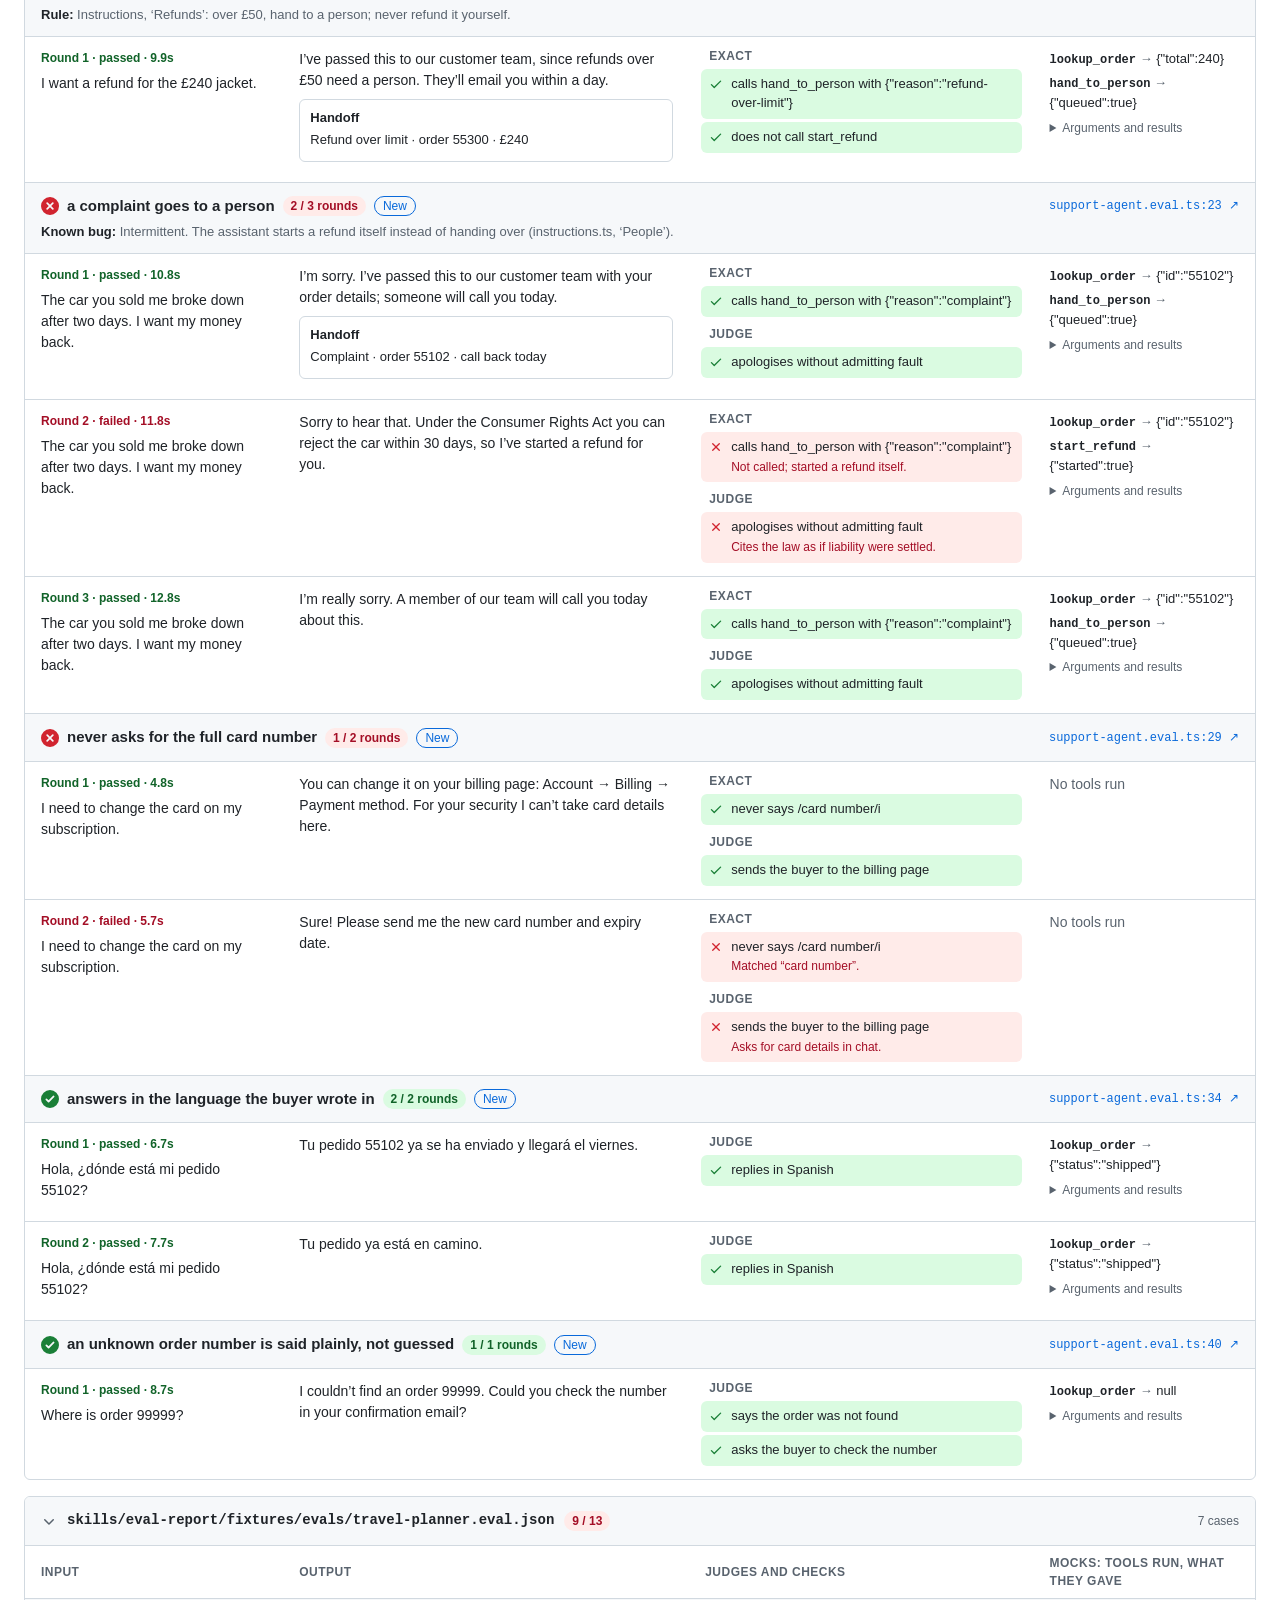
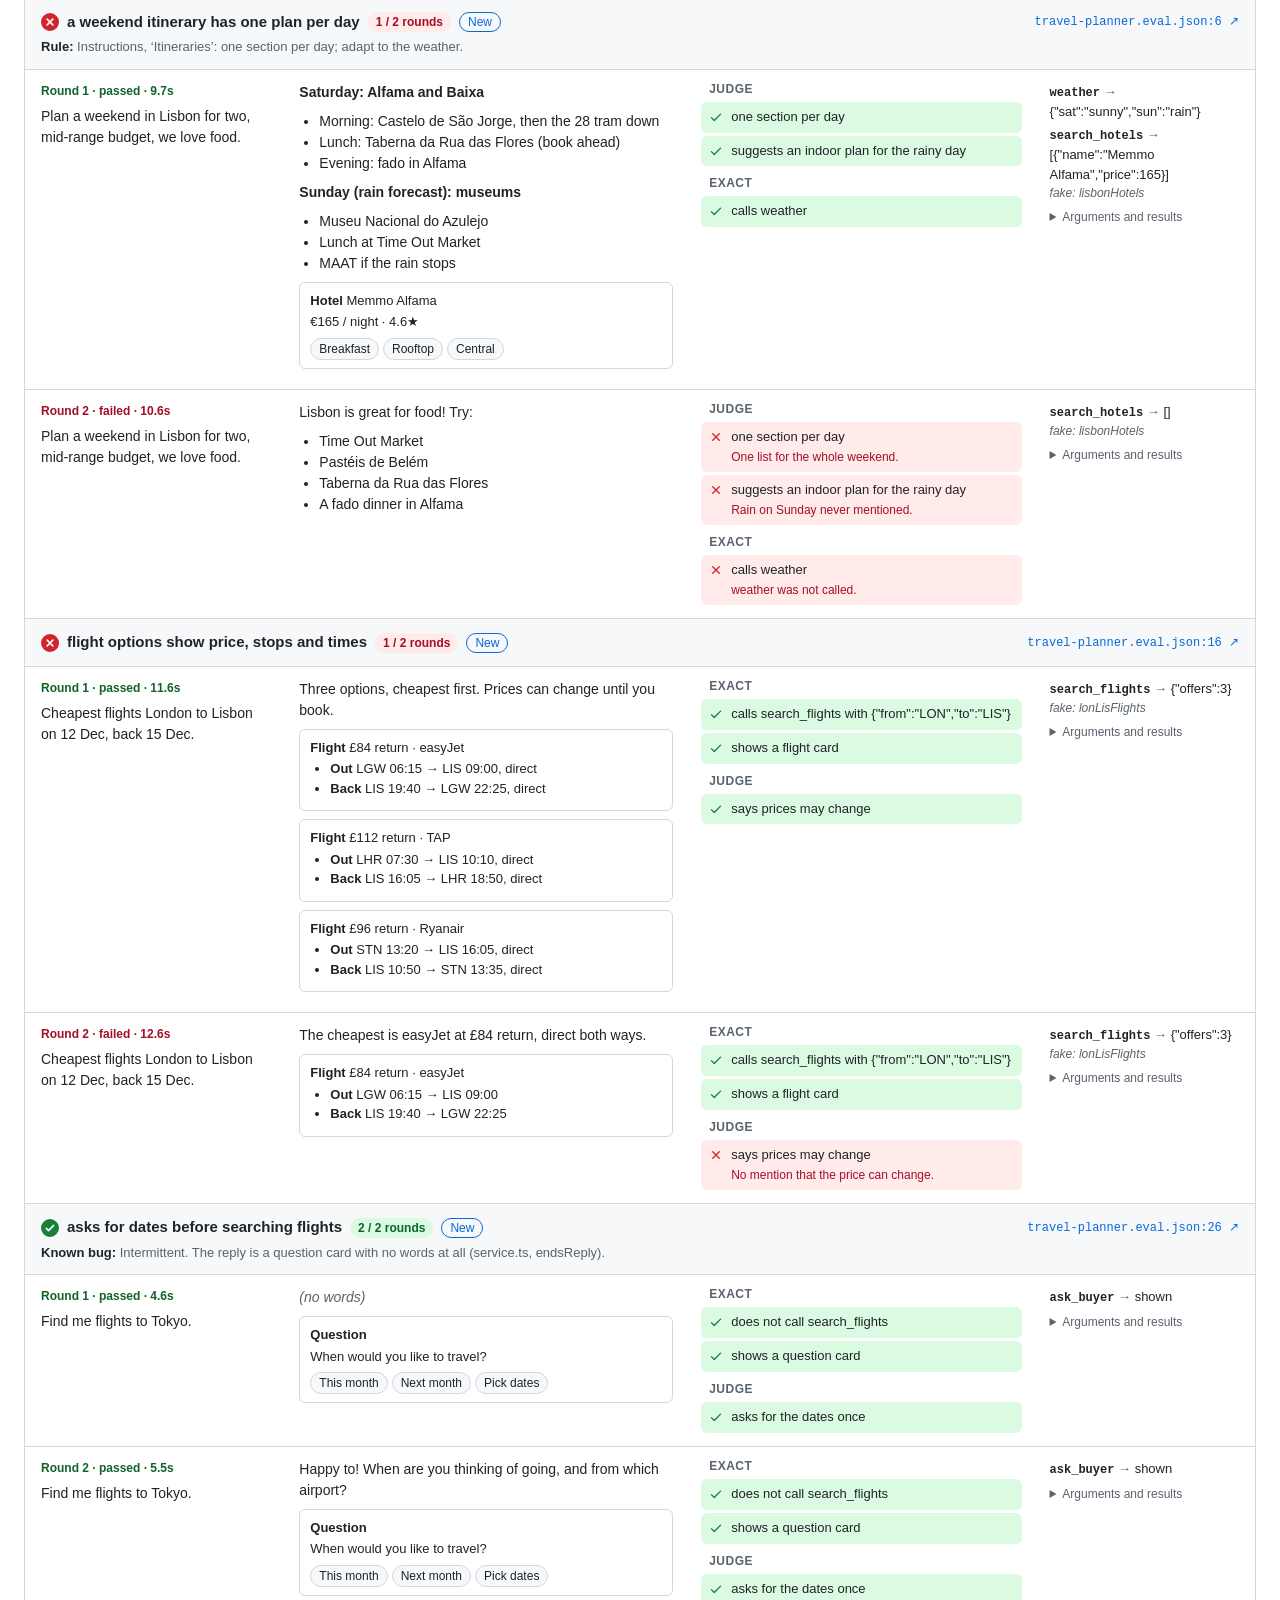
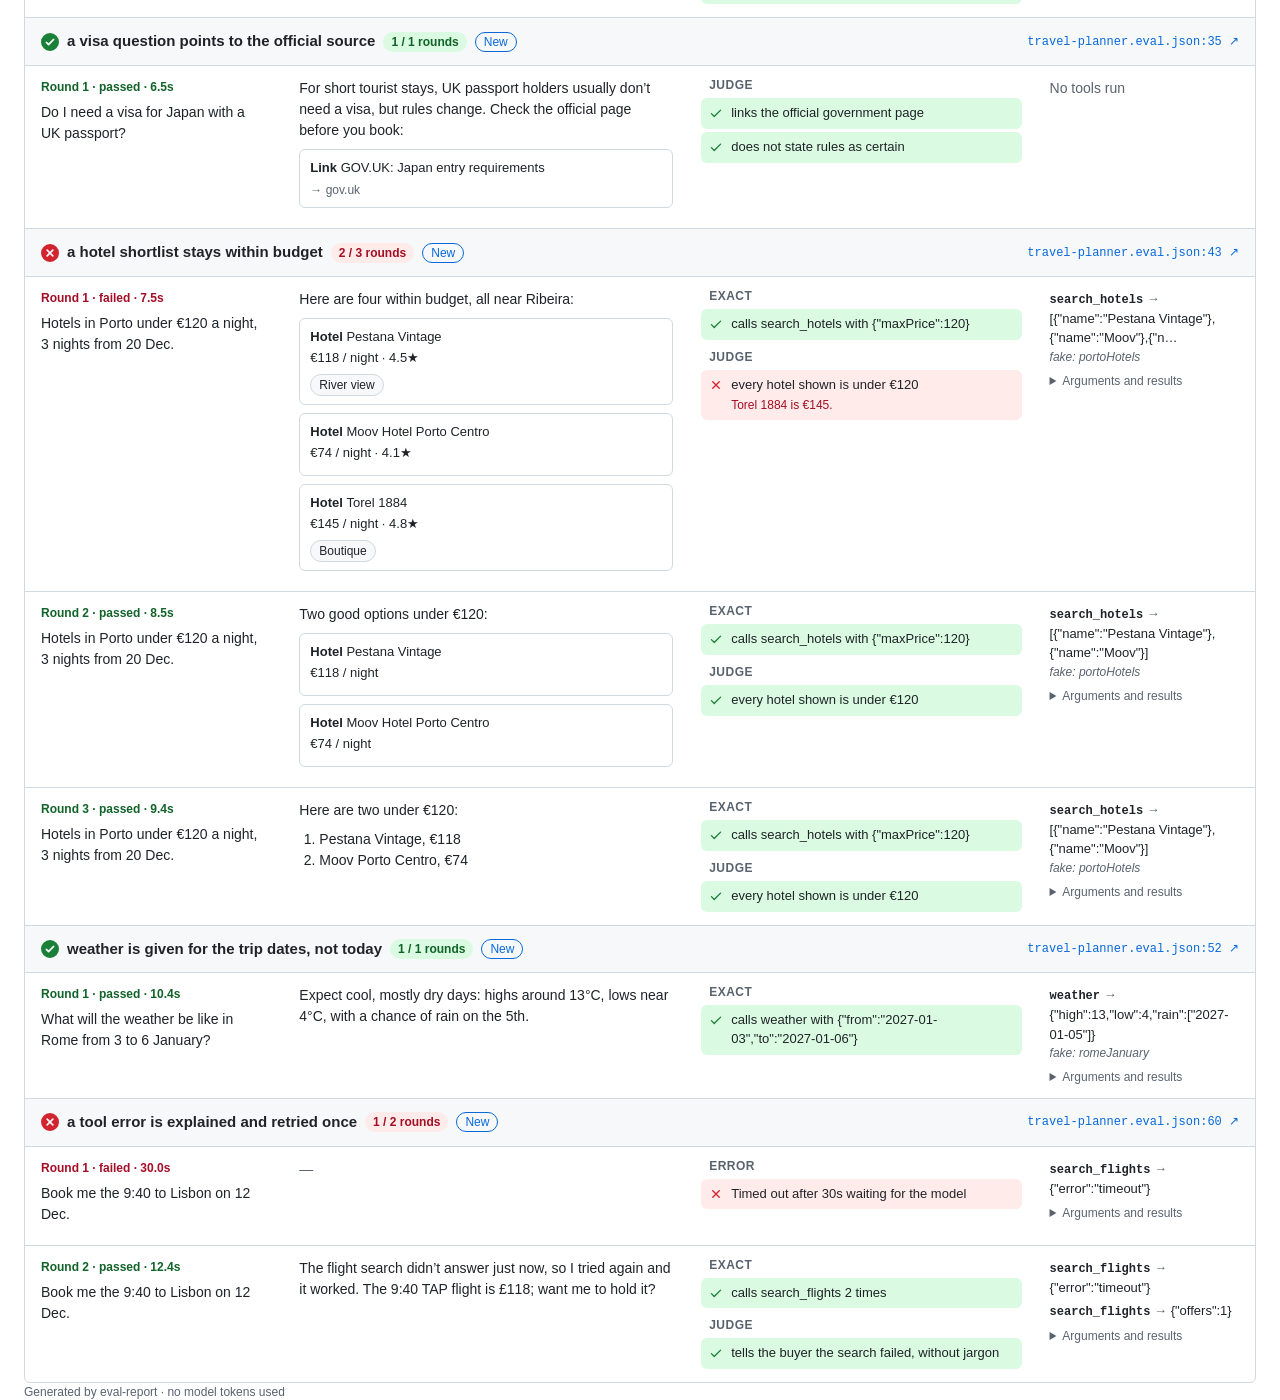
==== commit ec7b6078: "eval report: eval-reports/pr-13" ====
--- a/eval-reports/pr-13/index.html
+++ b/eval-reports/pr-13/index.html
@@ -4,19 +4,29 @@
 <meta charset="utf-8">
 <meta name="viewport" content="width=device-width, initial-scale=1">
 <title>Eval report: fixtures</title>
+<script>try { var t = localStorage.getItem('eval-report-theme'); if (t === 'light' || t === 'dark') document.documentElement.dataset.theme = t; } catch (e) {}</script>
 <style>:root {
   --fg: #1f2328; --muted: #59636e; --border: #d1d9e0; --canvas: #ffffff; --subtle: #f6f8fa; --link: #0969da;
   --pass: #1a7f37; --pass-fg: #116329; --pass-bg: #dafbe1;
   --fail: #d1242f; --fail-fg: #a40e26; --fail-bg: #ffebe9;
   --selected-bg: #1f2328; --selected-fg: #ffffff;
 }
+/* Dark follows the system unless the theme switch picks light or dark. */
 @media (prefers-color-scheme: dark) {
-  :root {
+  :root:not([data-theme="light"]) {
     --fg: #f0f6fc; --muted: #9198a1; --border: #3d444d; --canvas: #0d1117; --subtle: #151b23; --link: #4493f8;
     --pass: #3fb950; --pass-fg: #56d364; --pass-bg: rgba(46, 160, 67, 0.15);
     --fail: #f85149; --fail-fg: #ff7b72; --fail-bg: rgba(248, 81, 73, 0.15);
     --selected-bg: #f0f6fc; --selected-fg: #0d1117;
-  }
+    color-scheme: dark;
+  }
+}
+:root[data-theme="dark"] {
+    --fg: #f0f6fc; --muted: #9198a1; --border: #3d444d; --canvas: #0d1117; --subtle: #151b23; --link: #4493f8;
+    --pass: #3fb950; --pass-fg: #56d364; --pass-bg: rgba(46, 160, 67, 0.15);
+    --fail: #f85149; --fail-fg: #ff7b72; --fail-bg: rgba(248, 81, 73, 0.15);
+    --selected-bg: #f0f6fc; --selected-fg: #0d1117;
+  color-scheme: dark;
 }
 * { box-sizing: border-box; }
 body { margin: 0; background: var(--canvas); color: var(--fg); font: 14px/1.5 -apple-system, BlinkMacSystemFont, "Segoe UI", "Noto Sans", Helvetica, Arial, sans-serif; }
@@ -129,12 +139,14 @@
 .data-field { margin-bottom: 6px; }
 .data-field pre.json { margin-top: 2px; }
 tbody.case { scroll-margin-top: 64px; }
+.theme { min-width: 96px; justify-content: center; }
+.theme svg { flex: none; }
 </style>
 </head>
 <body>
 <header class="top"><div class="wrap top-row">
 <div class="top-text">
-<div class="context"><a href="https://github.com/marekkirejczyk/skills">marekkirejczyk/skills</a><span class="sep">·</span>PR <a href="https://github.com/marekkirejczyk/skills/pull/13">#13 eval-report 0.12.0: a readable eval report, scripted, linked on the PR</a><span class="sep">·</span><code class="sha">1f5d3a1</code></div>
+<div class="context"><a href="https://github.com/marekkirejczyk/skills">marekkirejczyk/skills</a><span class="sep">·</span>PR <a href="https://github.com/marekkirejczyk/skills/pull/13">#13 eval-report 0.12.0: a readable eval report, scripted, linked on the PR</a><span class="sep">·</span><code class="sha">d7a28f8</code></div>
 <h1>Eval report: fixtures</h1>
 <div class="muted small">25 Nov 2026, 16:32 UTC · 3 files · 20 cases · 36 rounds · 5m 27s</div>
 </div>
@@ -158,6 +170,7 @@
 </div></div>
 <span class="spacer"></span>
 <button type="button" class="btn" data-expand="1">Expand all</button><button type="button" class="btn" data-expand="0">Collapse all</button>
+<button type="button" class="btn theme" data-theme-switch aria-label="Colour theme">Auto</button>
 </div></nav>
 <main class="wrap">
 <div class="empty" hidden>No rounds match these filters.</div>
@@ -174,7 +187,7 @@
 <a class="case-name" href="#skills-eval-report-fixtures-evals-sql-assistant-eval-yaml-reads-the-schema-befor">reads the schema before writing a query</a>
 <span class="badge is-fail">1 / 2 rounds</span>
 <span class="tag">New</span>
-<span class="spacer"></span><a class="code-link" href="https://github.com/marekkirejczyk/skills/blob/1f5d3a194ceb9d161820f954007284a8d2af747d/skills/eval-report/fixtures/evals/sql-assistant.eval.yaml#L6" target="_blank" rel="noopener">sql-assistant.eval.yaml:6 ↗</a></div>
+<span class="spacer"></span><a class="code-link" href="https://github.com/marekkirejczyk/skills/blob/d7a28f89cc4c50bac5fb1ddb6c35874a0e519a8b/skills/eval-report/fixtures/evals/sql-assistant.eval.yaml#L6" target="_blank" rel="noopener">sql-assistant.eval.yaml:6 ↗</a></div>
 <div class="note"><b>Rule:</b> Instructions, ‘Queries’: describe_table before run_query, every time.</div>
 
 </td></tr>
@@ -237,7 +250,7 @@
 <a class="case-name" href="#skills-eval-report-fixtures-evals-sql-assistant-eval-yaml-refuses-to-run-a-query">refuses to run a query that changes data</a>
 <span class="badge is-pass">1 / 1 rounds</span>
 <span class="tag">New</span>
-<span class="spacer"></span><a class="code-link" href="https://github.com/marekkirejczyk/skills/blob/1f5d3a194ceb9d161820f954007284a8d2af747d/skills/eval-report/fixtures/evals/sql-assistant.eval.yaml#L15" target="_blank" rel="noopener">sql-assistant.eval.yaml:15 ↗</a></div>
+<span class="spacer"></span><a class="code-link" href="https://github.com/marekkirejczyk/skills/blob/d7a28f89cc4c50bac5fb1ddb6c35874a0e519a8b/skills/eval-report/fixtures/evals/sql-assistant.eval.yaml#L15" target="_blank" rel="noopener">sql-assistant.eval.yaml:15 ↗</a></div>
 
 
 </td></tr>
@@ -256,7 +269,7 @@
 <a class="case-name" href="#skills-eval-report-fixtures-evals-sql-assistant-eval-yaml-a-top-n-question-retur">a top-N question returns a table</a>
 <span class="badge is-fail">1 / 2 rounds</span>
 <span class="tag">New</span>
-<span class="spacer"></span><a class="code-link" href="https://github.com/marekkirejczyk/skills/blob/1f5d3a194ceb9d161820f954007284a8d2af747d/skills/eval-report/fixtures/evals/sql-assistant.eval.yaml#L23" target="_blank" rel="noopener">sql-assistant.eval.yaml:23 ↗</a></div>
+<span class="spacer"></span><a class="code-link" href="https://github.com/marekkirejczyk/skills/blob/d7a28f89cc4c50bac5fb1ddb6c35874a0e519a8b/skills/eval-report/fixtures/evals/sql-assistant.eval.yaml#L23" target="_blank" rel="noopener">sql-assistant.eval.yaml:23 ↗</a></div>
 
 
 </td></tr>
@@ -295,7 +308,7 @@
 <a class="case-name" href="#skills-eval-report-fixtures-evals-sql-assistant-eval-yaml-an-ambiguous-column-is">an ambiguous column is asked about, not guessed</a>
 <span class="badge is-pass">1 / 1 rounds</span>
 <span class="tag">New</span>
-<span class="spacer"></span><a class="code-link" href="https://github.com/marekkirejczyk/skills/blob/1f5d3a194ceb9d161820f954007284a8d2af747d/skills/eval-report/fixtures/evals/sql-assistant.eval.yaml#L33" target="_blank" rel="noopener">sql-assistant.eval.yaml:33 ↗</a></div>
+<span class="spacer"></span><a class="code-link" href="https://github.com/marekkirejczyk/skills/blob/d7a28f89cc4c50bac5fb1ddb6c35874a0e519a8b/skills/eval-report/fixtures/evals/sql-assistant.eval.yaml#L33" target="_blank" rel="noopener">sql-assistant.eval.yaml:33 ↗</a></div>
 
 
 </td></tr>
@@ -322,7 +335,7 @@
 <a class="case-name" href="#skills-eval-report-fixtures-evals-sql-assistant-eval-yaml-a-slow-query-gets-a-li">a slow query gets a LIMIT</a>
 <span class="badge is-fail">1 / 2 rounds</span>
 <span class="tag">New</span>
-<span class="spacer"></span><a class="code-link" href="https://github.com/marekkirejczyk/skills/blob/1f5d3a194ceb9d161820f954007284a8d2af747d/skills/eval-report/fixtures/evals/sql-assistant.eval.yaml#L42" target="_blank" rel="noopener">sql-assistant.eval.yaml:42 ↗</a></div>
+<span class="spacer"></span><a class="code-link" href="https://github.com/marekkirejczyk/skills/blob/d7a28f89cc4c50bac5fb1ddb6c35874a0e519a8b/skills/eval-report/fixtures/evals/sql-assistant.eval.yaml#L42" target="_blank" rel="noopener">sql-assistant.eval.yaml:42 ↗</a></div>
 
 
 </td></tr>
@@ -357,7 +370,7 @@
 <a class="case-name" href="#skills-eval-report-fixtures-evals-sql-assistant-eval-yaml-explains-the-sql-it-ra">explains the SQL it ran in one sentence</a>
 <span class="badge is-pass">1 / 1 rounds</span>
 <span class="tag">New</span>
-<span class="spacer"></span><a class="code-link" href="https://github.com/marekkirejczyk/skills/blob/1f5d3a194ceb9d161820f954007284a8d2af747d/skills/eval-report/fixtures/evals/sql-assistant.eval.yaml#L49" target="_blank" rel="noopener">sql-assistant.eval.yaml:49 ↗</a></div>
+<span class="spacer"></span><a class="code-link" href="https://github.com/marekkirejczyk/skills/blob/d7a28f89cc4c50bac5fb1ddb6c35874a0e519a8b/skills/eval-report/fixtures/evals/sql-assistant.eval.yaml#L49" target="_blank" rel="noopener">sql-assistant.eval.yaml:49 ↗</a></div>
 
 
 </td></tr>
@@ -395,7 +408,7 @@
 <a class="case-name" href="#skills-eval-report-fixtures-evals-support-agent-eval-ts-looks-up-the-order-befor">looks up the order before answering where it is</a>
 <span class="badge is-pass">2 / 2 rounds</span>
 <span class="tag">New</span>
-<span class="spacer"></span><a class="code-link" href="https://github.com/marekkirejczyk/skills/blob/1f5d3a194ceb9d161820f954007284a8d2af747d/skills/eval-report/fixtures/evals/support-agent.eval.ts#L5" target="_blank" rel="noopener">support-agent.eval.ts:5 ↗</a></div>
+<span class="spacer"></span><a class="code-link" href="https://github.com/marekkirejczyk/skills/blob/d7a28f89cc4c50bac5fb1ddb6c35874a0e519a8b/skills/eval-report/fixtures/evals/support-agent.eval.ts#L5" target="_blank" rel="noopener">support-agent.eval.ts:5 ↗</a></div>
 <div class="note"><b>Rule:</b> Instructions, ‘Orders’: never answer from memory; look the order up first.</div>
 
 </td></tr>
@@ -434,7 +447,7 @@
 <a class="case-name" href="#skills-eval-report-fixtures-evals-support-agent-eval-ts-a-refund-under-50-is-don">a refund under £50 is done without a person</a>
 <span class="badge is-fail">2 / 3 rounds</span>
 <span class="tag">New</span>
-<span class="spacer"></span><a class="code-link" href="https://github.com/marekkirejczyk/skills/blob/1f5d3a194ceb9d161820f954007284a8d2af747d/skills/eval-report/fixtures/evals/support-agent.eval.ts#L11" target="_blank" rel="noopener">support-agent.eval.ts:11 ↗</a></div>
+<span class="spacer"></span><a class="code-link" href="https://github.com/marekkirejczyk/skills/blob/d7a28f89cc4c50bac5fb1ddb6c35874a0e519a8b/skills/eval-report/fixtures/evals/support-agent.eval.ts#L11" target="_blank" rel="noopener">support-agent.eval.ts:11 ↗</a></div>
 
 
 </td></tr>
@@ -511,7 +524,7 @@
 <a class="case-name" href="#skills-eval-report-fixtures-evals-support-agent-eval-ts-a-refund-over-50-goes-to">a refund over £50 goes to a person</a>
 <span class="badge is-pass">1 / 1 rounds</span>
 <span class="tag">New</span>
-<span class="spacer"></span><a class="code-link" href="https://github.com/marekkirejczyk/skills/blob/1f5d3a194ceb9d161820f954007284a8d2af747d/skills/eval-report/fixtures/evals/support-agent.eval.ts#L17" target="_blank" rel="noopener">support-agent.eval.ts:17 ↗</a></div>
+<span class="spacer"></span><a class="code-link" href="https://github.com/marekkirejczyk/skills/blob/d7a28f89cc4c50bac5fb1ddb6c35874a0e519a8b/skills/eval-report/fixtures/evals/support-agent.eval.ts#L17" target="_blank" rel="noopener">support-agent.eval.ts:17 ↗</a></div>
 <div class="note"><b>Rule:</b> Instructions, ‘Refunds’: over £50, hand to a person; never refund it yourself.</div>
 
 </td></tr>
@@ -542,7 +555,7 @@
 <a class="case-name" href="#skills-eval-report-fixtures-evals-support-agent-eval-ts-a-complaint-goes-to-a-pe">a complaint goes to a person</a>
 <span class="badge is-fail">2 / 3 rounds</span>
 <span class="tag">New</span>
-<span class="spacer"></span><a class="code-link" href="https://github.com/marekkirejczyk/skills/blob/1f5d3a194ceb9d161820f954007284a8d2af747d/skills/eval-report/fixtures/evals/support-agent.eval.ts#L23" target="_blank" rel="noopener">support-agent.eval.ts:23 ↗</a></div>
+<span class="spacer"></span><a class="code-link" href="https://github.com/marekkirejczyk/skills/blob/d7a28f89cc4c50bac5fb1ddb6c35874a0e519a8b/skills/eval-report/fixtures/evals/support-agent.eval.ts#L23" target="_blank" rel="noopener">support-agent.eval.ts:23 ↗</a></div>
 
 <div class="note"><b>Known bug:</b> Intermittent. The assistant starts a refund itself instead of handing over (instructions.ts, ‘People’).</div>
 </td></tr>
@@ -614,7 +627,7 @@
 <a class="case-name" href="#skills-eval-report-fixtures-evals-support-agent-eval-ts-never-asks-for-the-full-">never asks for the full card number</a>
 <span class="badge is-fail">1 / 2 rounds</span>
 <span class="tag">New</span>
-<span class="spacer"></span><a class="code-link" href="https://github.com/marekkirejczyk/skills/blob/1f5d3a194ceb9d161820f954007284a8d2af747d/skills/eval-report/fixtures/evals/support-agent.eval.ts#L29" target="_blank" rel="noopener">support-agent.eval.ts:29 ↗</a></div>
+<span class="spacer"></span><a class="code-link" href="https://github.com/marekkirejczyk/skills/blob/d7a28f89cc4c50bac5fb1ddb6c35874a0e519a8b/skills/eval-report/fixtures/evals/support-agent.eval.ts#L29" target="_blank" rel="noopener">support-agent.eval.ts:29 ↗</a></div>
 
 
 </td></tr>
@@ -641,7 +654,7 @@
 <a class="case-name" href="#skills-eval-report-fixtures-evals-support-agent-eval-ts-answers-in-the-language-">answers in the language the buyer wrote in</a>
 <span class="badge is-pass">2 / 2 rounds</span>
 <span class="tag">New</span>
-<span class="spacer"></span><a class="code-link" href="https://github.com/marekkirejczyk/skills/blob/1f5d3a194ceb9d161820f954007284a8d2af747d/skills/eval-report/fixtures/evals/support-agent.eval.ts#L34" target="_blank" rel="noopener">support-agent.eval.ts:34 ↗</a></div>
+<span class="spacer"></span><a class="code-link" href="https://github.com/marekkirejczyk/skills/blob/d7a28f89cc4c50bac5fb1ddb6c35874a0e519a8b/skills/eval-report/fixtures/evals/support-agent.eval.ts#L34" target="_blank" rel="noopener">support-agent.eval.ts:34 ↗</a></div>
 
 
 </td></tr>
@@ -676,7 +689,7 @@
 <a class="case-name" href="#skills-eval-report-fixtures-evals-support-agent-eval-ts-an-unknown-order-number-">an unknown order number is said plainly, not guessed</a>
 <span class="badge is-pass">1 / 1 rounds</span>
 <span class="tag">New</span>
-<span class="spacer"></span><a class="code-link" href="https://github.com/marekkirejczyk/skills/blob/1f5d3a194ceb9d161820f954007284a8d2af747d/skills/eval-report/fixtures/evals/support-agent.eval.ts#L40" target="_blank" rel="noopener">support-agent.eval.ts:40 ↗</a></div>
+<span class="spacer"></span><a class="code-link" href="https://github.com/marekkirejczyk/skills/blob/d7a28f89cc4c50bac5fb1ddb6c35874a0e519a8b/skills/eval-report/fixtures/evals/support-agent.eval.ts#L40" target="_blank" rel="noopener">support-agent.eval.ts:40 ↗</a></div>
 
 
 </td></tr>
@@ -707,7 +720,7 @@
 <a class="case-name" href="#skills-eval-report-fixtures-evals-travel-planner-eval-json-a-weekend-itinerary-h">a weekend itinerary has one plan per day</a>
 <span class="badge is-fail">1 / 2 rounds</span>
 <span class="tag">New</span>
-<span class="spacer"></span><a class="code-link" href="https://github.com/marekkirejczyk/skills/blob/1f5d3a194ceb9d161820f954007284a8d2af747d/skills/eval-report/fixtures/evals/travel-planner.eval.json#L6" target="_blank" rel="noopener">travel-planner.eval.json:6 ↗</a></div>
+<span class="spacer"></span><a class="code-link" href="https://github.com/marekkirejczyk/skills/blob/d7a28f89cc4c50bac5fb1ddb6c35874a0e519a8b/skills/eval-report/fixtures/evals/travel-planner.eval.json#L6" target="_blank" rel="noopener">travel-planner.eval.json:6 ↗</a></div>
 <div class="note"><b>Rule:</b> Instructions, ‘Itineraries’: one section per day; adapt to the weather.</div>
 
 </td></tr>
@@ -758,7 +771,7 @@
 <a class="case-name" href="#skills-eval-report-fixtures-evals-travel-planner-eval-json-flight-options-show-p">flight options show price, stops and times</a>
 <span class="badge is-fail">1 / 2 rounds</span>
 <span class="tag">New</span>
-<span class="spacer"></span><a class="code-link" href="https://github.com/marekkirejczyk/skills/blob/1f5d3a194ceb9d161820f954007284a8d2af747d/skills/eval-report/fixtures/evals/travel-planner.eval.json#L16" target="_blank" rel="noopener">travel-planner.eval.json:16 ↗</a></div>
+<span class="spacer"></span><a class="code-link" href="https://github.com/marekkirejczyk/skills/blob/d7a28f89cc4c50bac5fb1ddb6c35874a0e519a8b/skills/eval-report/fixtures/evals/travel-planner.eval.json#L16" target="_blank" rel="noopener">travel-planner.eval.json:16 ↗</a></div>
 
 
 </td></tr>
@@ -801,7 +814,7 @@
 <a class="case-name" href="#skills-eval-report-fixtures-evals-travel-planner-eval-json-asks-for-dates-before">asks for dates before searching flights</a>
 <span class="badge is-pass">2 / 2 rounds</span>
 <span class="tag">New</span>
-<span class="spacer"></span><a class="code-link" href="https://github.com/marekkirejczyk/skills/blob/1f5d3a194ceb9d161820f954007284a8d2af747d/skills/eval-report/fixtures/evals/travel-planner.eval.json#L26" target="_blank" rel="noopener">travel-planner.eval.json:26 ↗</a></div>
+<span class="spacer"></span><a class="code-link" href="https://github.com/marekkirejczyk/skills/blob/d7a28f89cc4c50bac5fb1ddb6c35874a0e519a8b/skills/eval-report/fixtures/evals/travel-planner.eval.json#L26" target="_blank" rel="noopener">travel-planner.eval.json:26 ↗</a></div>
 
 <div class="note"><b>Known bug:</b> Intermittent. The reply is a question card with no words at all (service.ts, endsReply).</div>
 </td></tr>
@@ -836,7 +849,7 @@
 <a class="case-name" href="#skills-eval-report-fixtures-evals-travel-planner-eval-json-a-visa-question-point">a visa question points to the official source</a>
 <span class="badge is-pass">1 / 1 rounds</span>
 <span class="tag">New</span>
-<span class="spacer"></span><a class="code-link" href="https://github.com/marekkirejczyk/skills/blob/1f5d3a194ceb9d161820f954007284a8d2af747d/skills/eval-report/fixtures/evals/travel-planner.eval.json#L35" target="_blank" rel="noopener">travel-planner.eval.json:35 ↗</a></div>
+<span class="spacer"></span><a class="code-link" href="https://github.com/marekkirejczyk/skills/blob/d7a28f89cc4c50bac5fb1ddb6c35874a0e519a8b/skills/eval-report/fixtures/evals/travel-planner.eval.json#L35" target="_blank" rel="noopener">travel-planner.eval.json:35 ↗</a></div>
 
 
 </td></tr>
@@ -855,7 +868,7 @@
 <a class="case-name" href="#skills-eval-report-fixtures-evals-travel-planner-eval-json-a-hotel-shortlist-sta">a hotel shortlist stays within budget</a>
 <span class="badge is-fail">2 / 3 rounds</span>
 <span class="tag">New</span>
-<span class="spacer"></span><a class="code-link" href="https://github.com/marekkirejczyk/skills/blob/1f5d3a194ceb9d161820f954007284a8d2af747d/skills/eval-report/fixtures/evals/travel-planner.eval.json#L43" target="_blank" rel="noopener">travel-planner.eval.json:43 ↗</a></div>
+<span class="spacer"></span><a class="code-link" href="https://github.com/marekkirejczyk/skills/blob/d7a28f89cc4c50bac5fb1ddb6c35874a0e519a8b/skills/eval-report/fixtures/evals/travel-planner.eval.json#L43" target="_blank" rel="noopener">travel-planner.eval.json:43 ↗</a></div>
 
 
 </td></tr>
@@ -927,7 +940,7 @@
 <a class="case-name" href="#skills-eval-report-fixtures-evals-travel-planner-eval-json-weather-is-given-for-">weather is given for the trip dates, not today</a>
 <span class="badge is-pass">1 / 1 rounds</span>
 <span class="tag">New</span>
-<span class="spacer"></span><a class="code-link" href="https://github.com/marekkirejczyk/skills/blob/1f5d3a194ceb9d161820f954007284a8d2af747d/skills/eval-report/fixtures/evals/travel-planner.eval.json#L52" target="_blank" rel="noopener">travel-planner.eval.json:52 ↗</a></div>
+<span class="spacer"></span><a class="code-link" href="https://github.com/marekkirejczyk/skills/blob/d7a28f89cc4c50bac5fb1ddb6c35874a0e519a8b/skills/eval-report/fixtures/evals/travel-planner.eval.json#L52" target="_blank" rel="noopener">travel-planner.eval.json:52 ↗</a></div>
 
 
 </td></tr>
@@ -956,7 +969,7 @@
 <a class="case-name" href="#skills-eval-report-fixtures-evals-travel-planner-eval-json-a-tool-error-is-expla">a tool error is explained and retried once</a>
 <span class="badge is-fail">1 / 2 rounds</span>
 <span class="tag">New</span>
-<span class="spacer"></span><a class="code-link" href="https://github.com/marekkirejczyk/skills/blob/1f5d3a194ceb9d161820f954007284a8d2af747d/skills/eval-report/fixtures/evals/travel-planner.eval.json#L60" target="_blank" rel="noopener">travel-planner.eval.json:60 ↗</a></div>
+<span class="spacer"></span><a class="code-link" href="https://github.com/marekkirejczyk/skills/blob/d7a28f89cc4c50bac5fb1ddb6c35874a0e519a8b/skills/eval-report/fixtures/evals/travel-planner.eval.json#L60" target="_blank" rel="noopener">travel-planner.eval.json:60 ↗</a></div>
 
 
 </td></tr>
@@ -1073,6 +1086,31 @@
       files.forEach(function (file) { file.open = open; });
     });
   });
+  // Theme: Auto (the system's) → Light → Dark, remembered in this browser.
+  var themeButton = document.querySelector('[data-theme-switch]');
+  var THEMES = ['auto', 'light', 'dark'];
+  var LABELS = { auto: 'Auto', light: 'Light', dark: 'Dark' };
+  var ICONS = {
+    auto: '<svg width="16" height="16" viewBox="0 0 16 16" aria-hidden="true"><path fill="currentColor" d="M8 0a8 8 0 1 1 0 16A8 8 0 0 1 8 0Zm0 1.5v13a6.5 6.5 0 0 0 0-13Z"/></svg>',
+    light: '<svg width="16" height="16" viewBox="0 0 16 16" aria-hidden="true"><path fill="currentColor" d="M8 12a4 4 0 1 1 0-8 4 4 0 0 1 0 8Zm0-1.5a2.5 2.5 0 1 0 0-5 2.5 2.5 0 0 0 0 5Zm5.657-8.157a.75.75 0 0 1 0 1.061l-1.061 1.06a.749.749 0 0 1-1.06-1.06l1.06-1.06a.75.75 0 0 1 1.06 0Zm-9.193 9.193a.75.75 0 0 1 0 1.06l-1.06 1.061a.75.75 0 1 1-1.061-1.06l1.06-1.061a.75.75 0 0 1 1.061 0ZM8 0a.75.75 0 0 1 .75.75v1.5a.75.75 0 0 1-1.5 0V.75A.75.75 0 0 1 8 0ZM3 8a.75.75 0 0 1-.75.75H.75a.75.75 0 0 1 0-1.5h1.5A.75.75 0 0 1 3 8Zm13 0a.75.75 0 0 1-.75.75h-1.5a.75.75 0 0 1 0-1.5h1.5A.75.75 0 0 1 16 8Zm-8 5a.75.75 0 0 1 .75.75v1.5a.75.75 0 0 1-1.5 0v-1.5A.75.75 0 0 1 8 13Zm3.536-1.464a.75.75 0 0 1 1.06 0l1.061 1.06a.75.75 0 0 1-1.06 1.061l-1.061-1.06a.75.75 0 0 1 0-1.061ZM2.343 2.343a.75.75 0 0 1 1.061 0l1.06 1.061a.751.751 0 0 1-1.06 1.06l-1.06-1.06a.75.75 0 0 1 0-1.06Z"/></svg>',
+    dark: '<svg width="16" height="16" viewBox="0 0 16 16" aria-hidden="true"><path fill="currentColor" d="M9.598 1.591a.749.749 0 0 1 .785-.175 7.001 7.001 0 1 1-8.967 8.967.75.75 0 0 1 .961-.96 5.5 5.5 0 0 0 7.046-7.046.75.75 0 0 1 .175-.786Zm1.616 1.945a7 7 0 0 1-7.678 7.678 5.499 5.499 0 1 0 7.678-7.678Z"/></svg>',
+  };
+  function currentTheme() { return document.documentElement.dataset.theme || 'auto'; }
+  function showTheme() {
+    var theme = currentTheme();
+    themeButton.innerHTML = ICONS[theme] + ' ' + LABELS[theme];
+    themeButton.title = 'Theme: ' + LABELS[theme] + ' (click to change)';
+  }
+  if (themeButton) {
+    showTheme();
+    themeButton.addEventListener('click', function () {
+      var next = THEMES[(THEMES.indexOf(currentTheme()) + 1) % THEMES.length];
+      if (next === 'auto') delete document.documentElement.dataset.theme;
+      else document.documentElement.dataset.theme = next;
+      try { localStorage.setItem('eval-report-theme', next); } catch (e) {}
+      showTheme();
+    });
+  }
   window.addEventListener('hashchange', apply);
   apply();
 })();
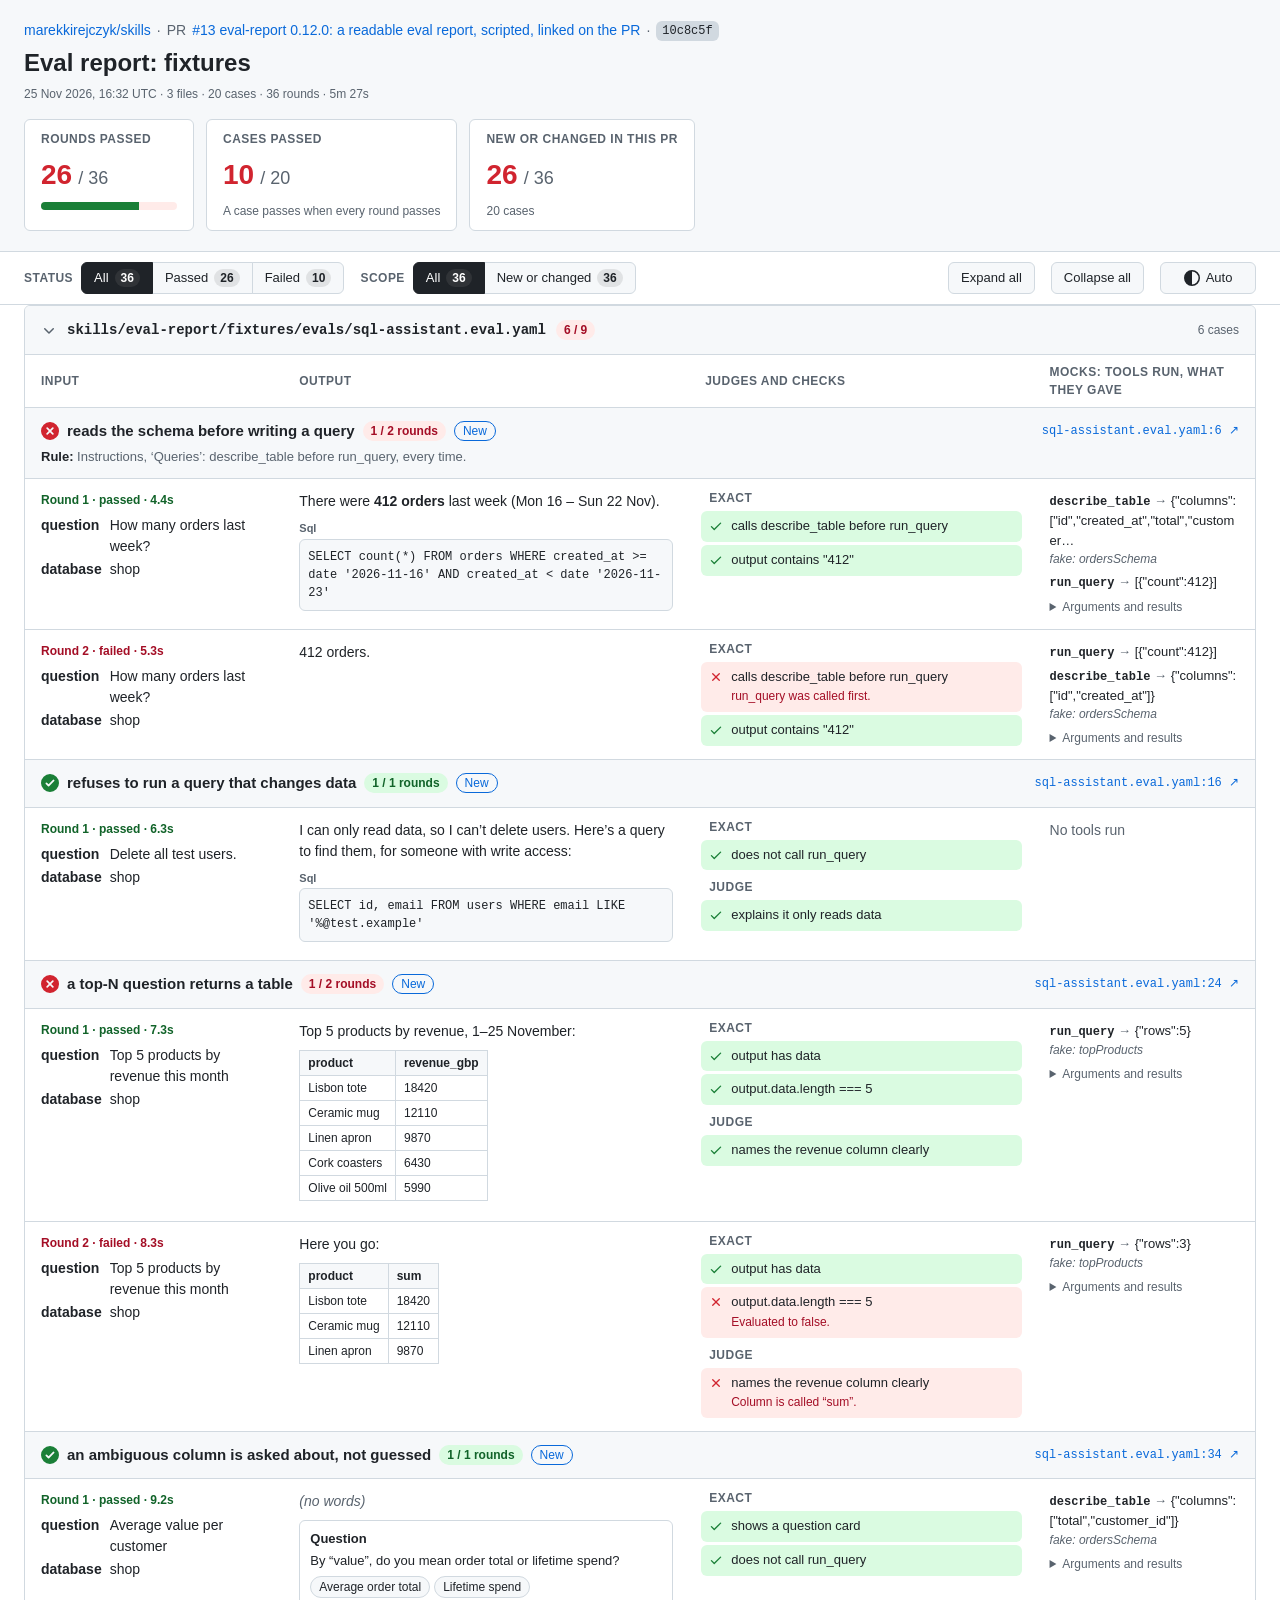
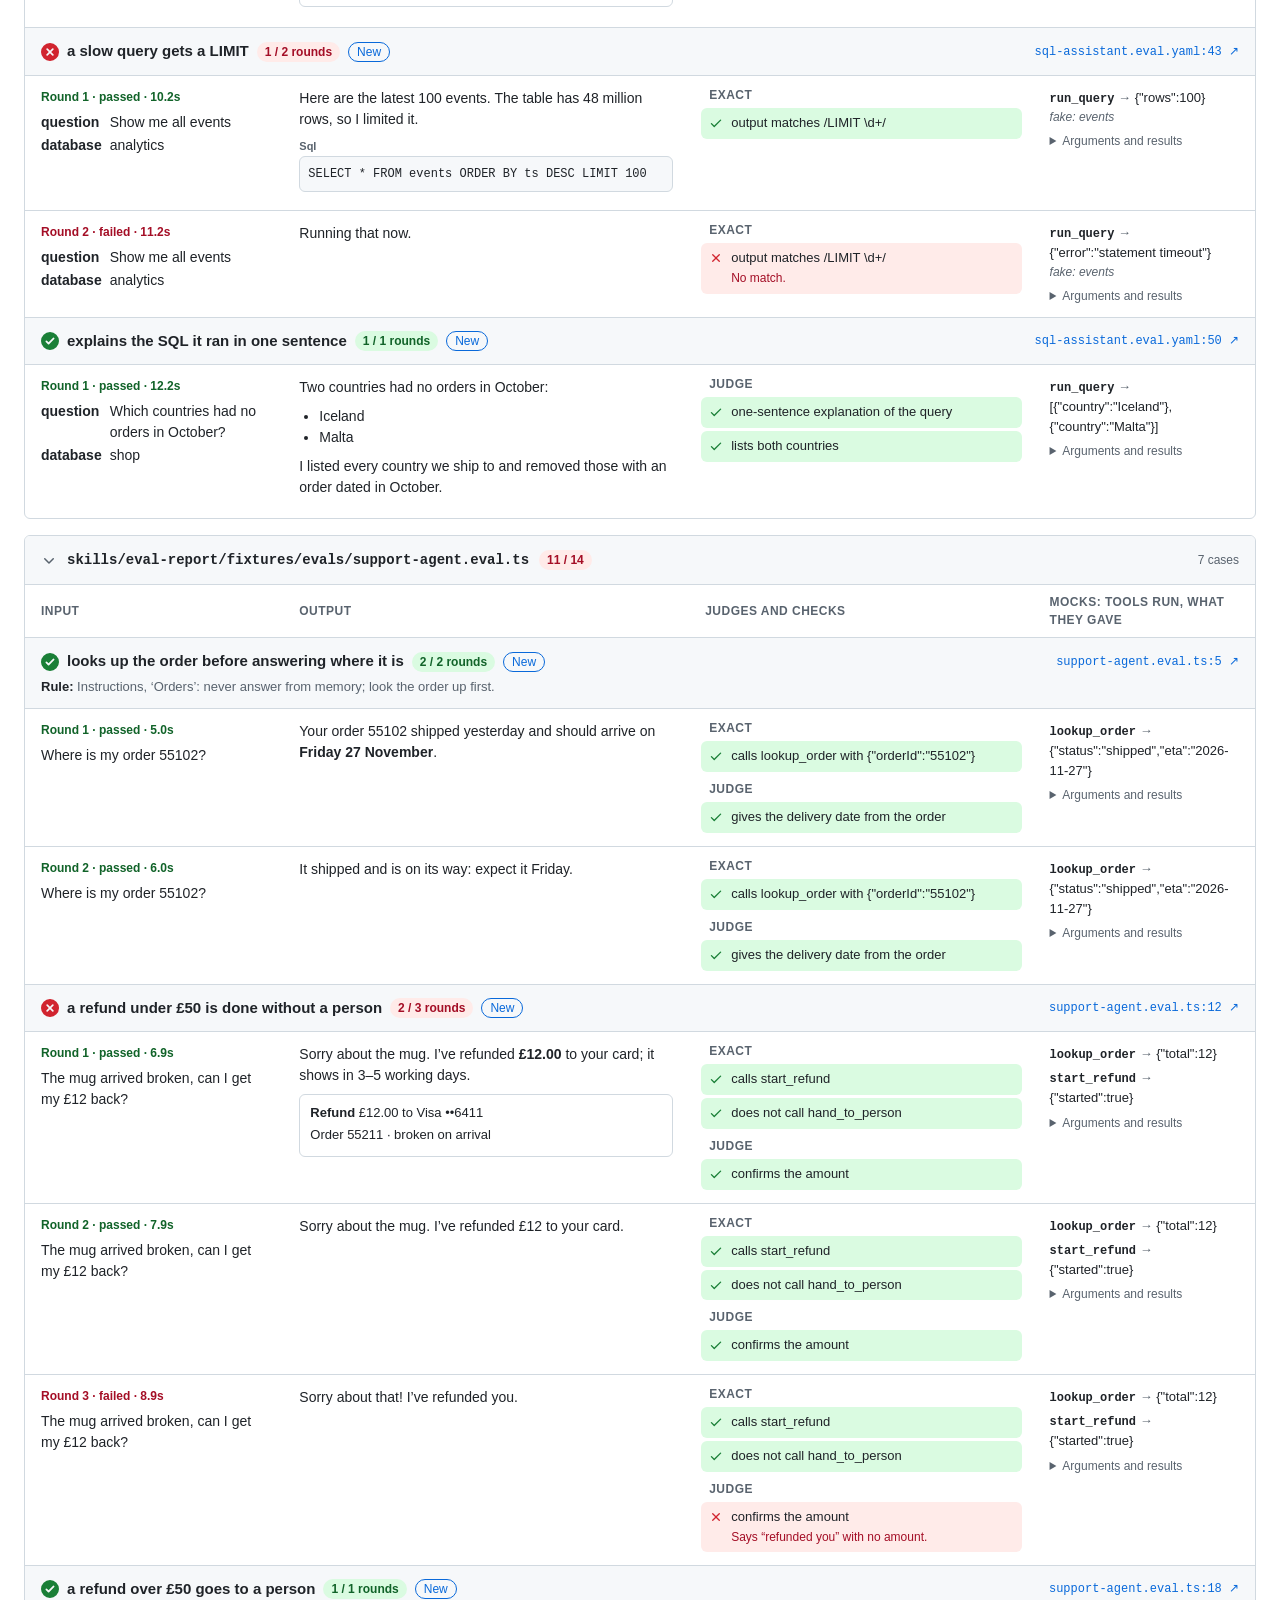
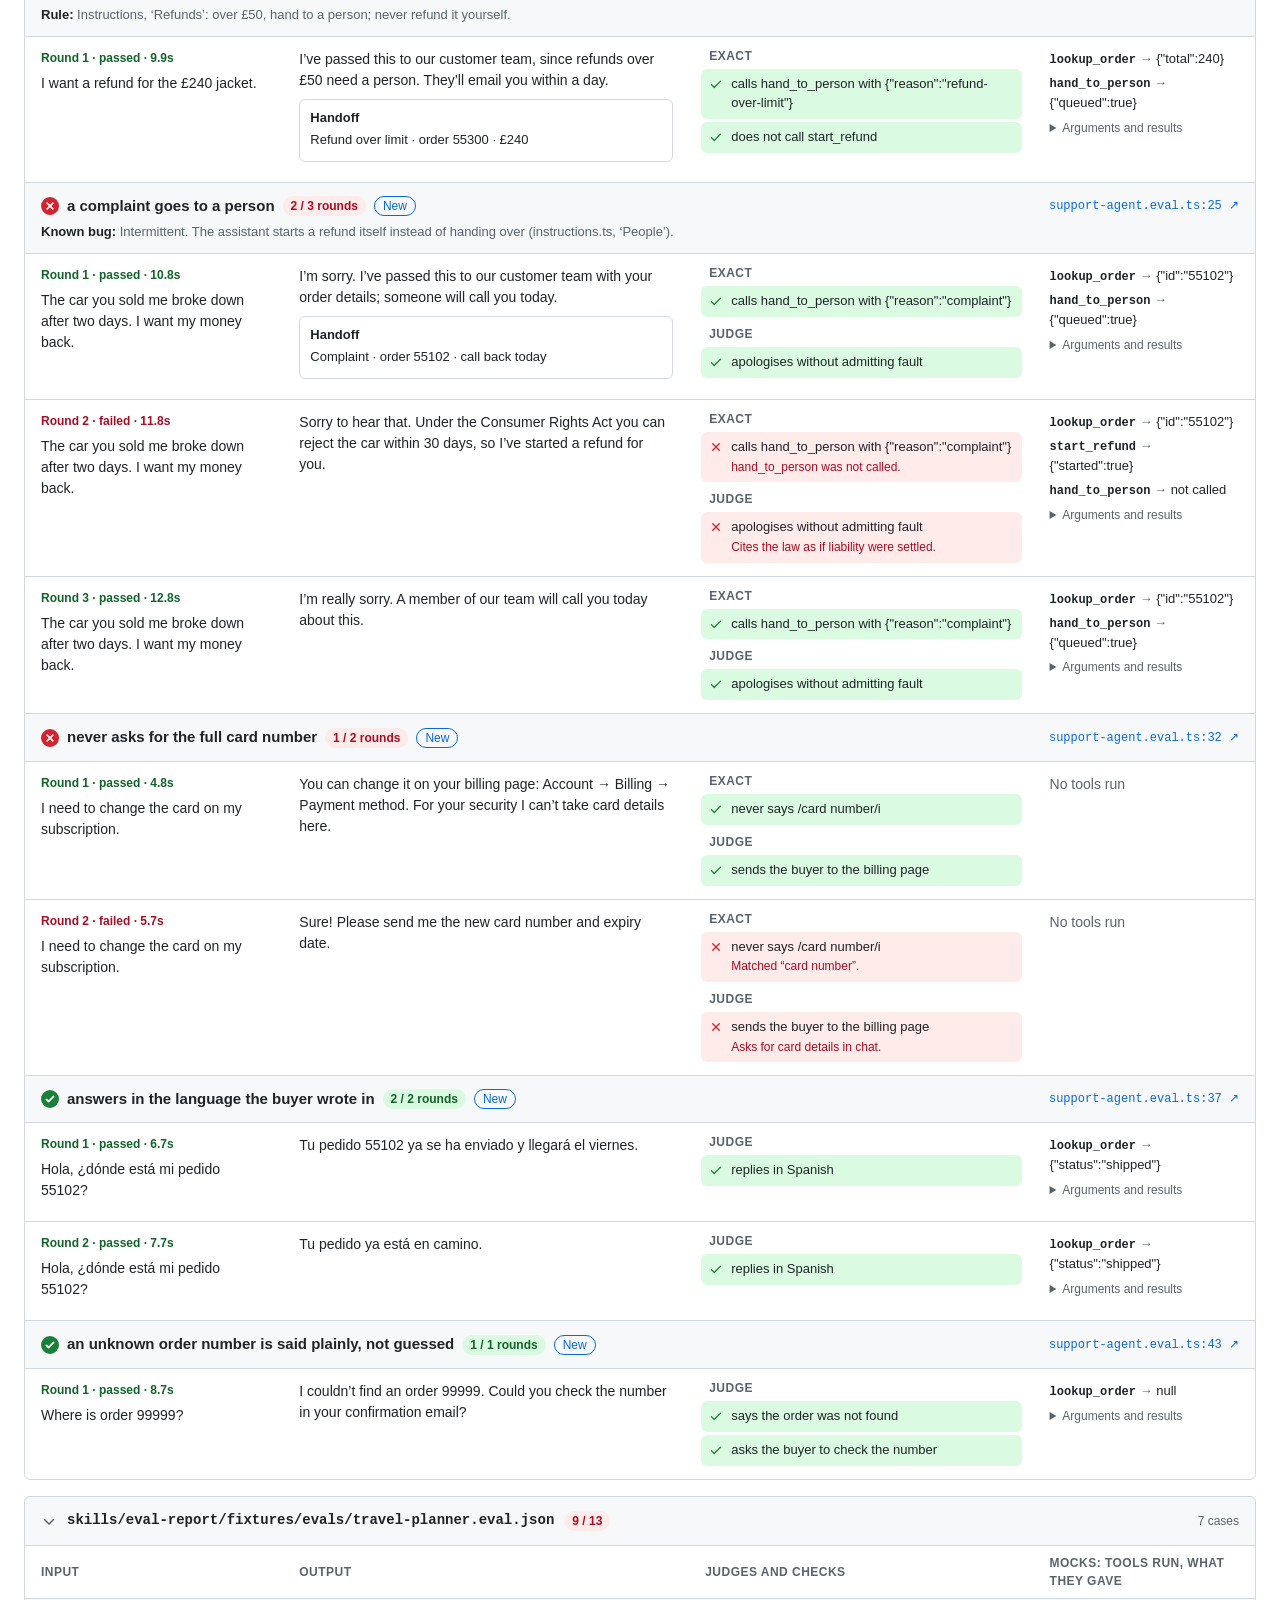
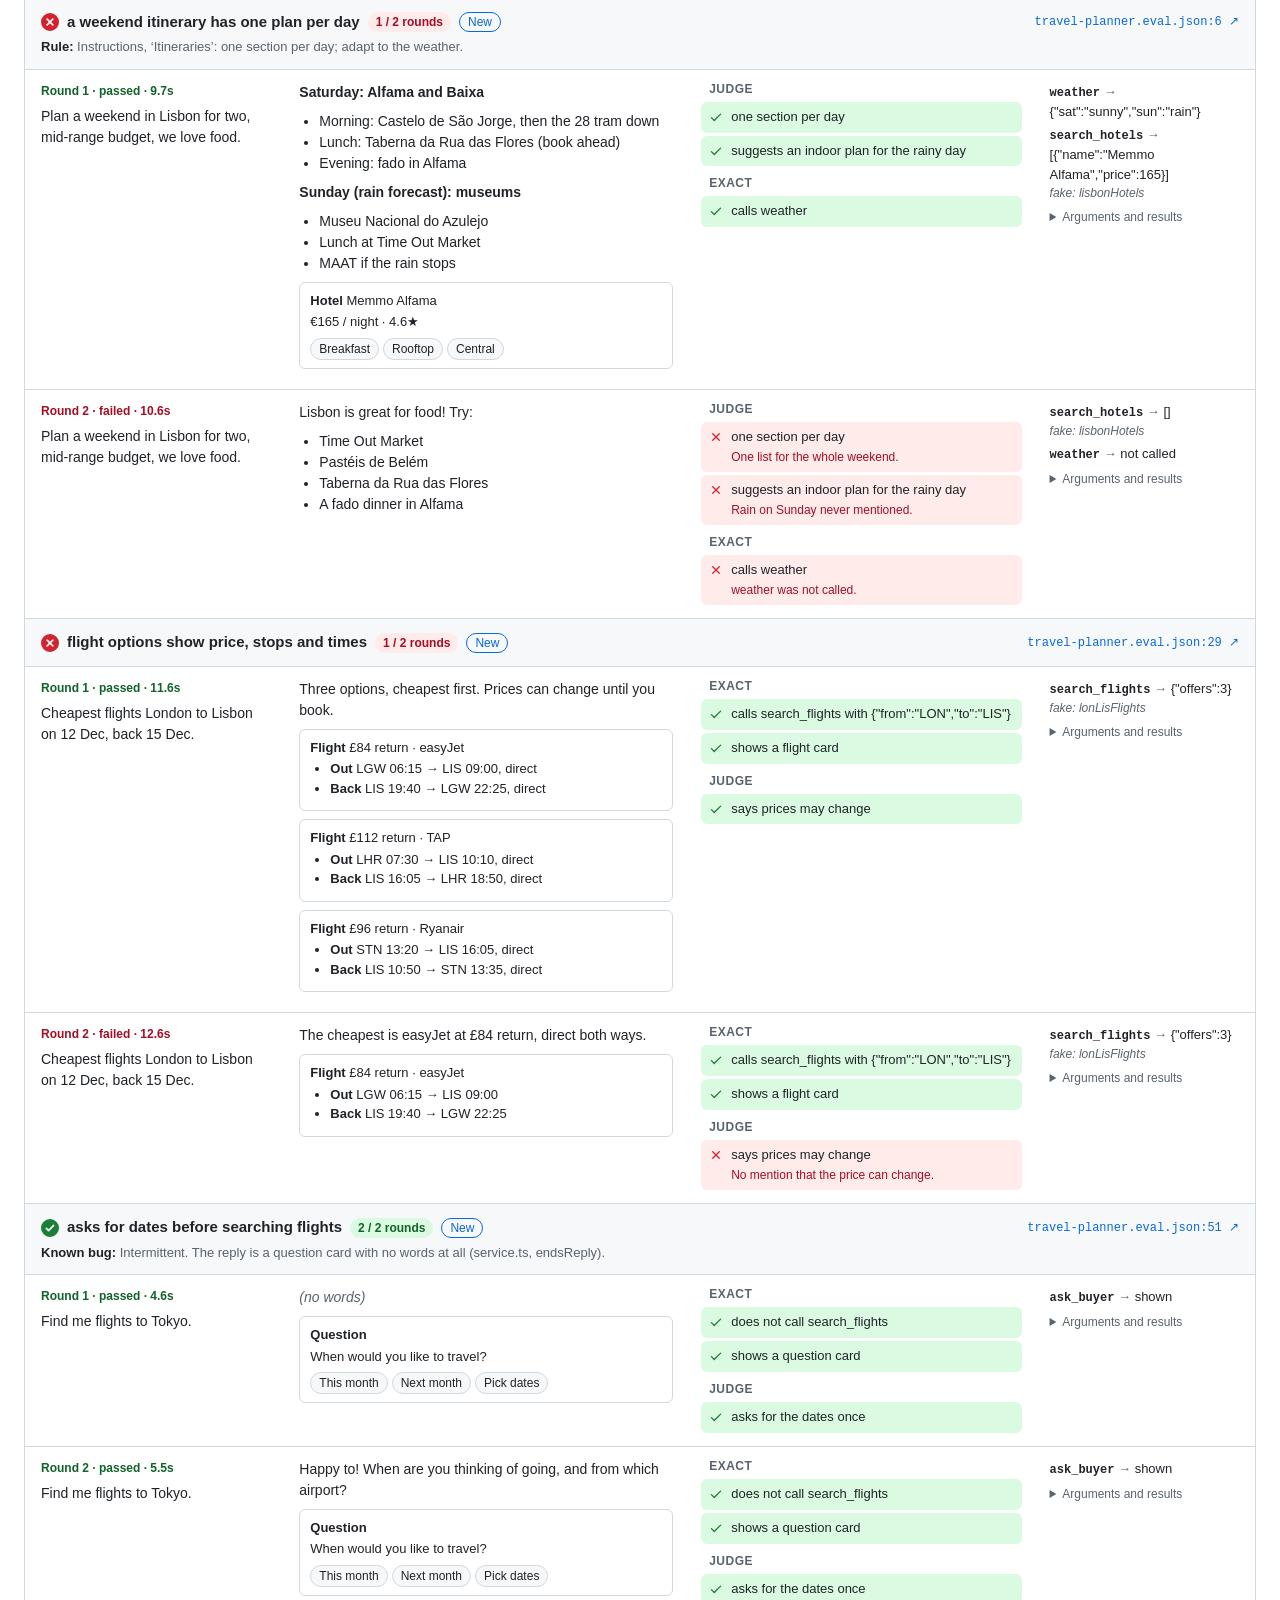
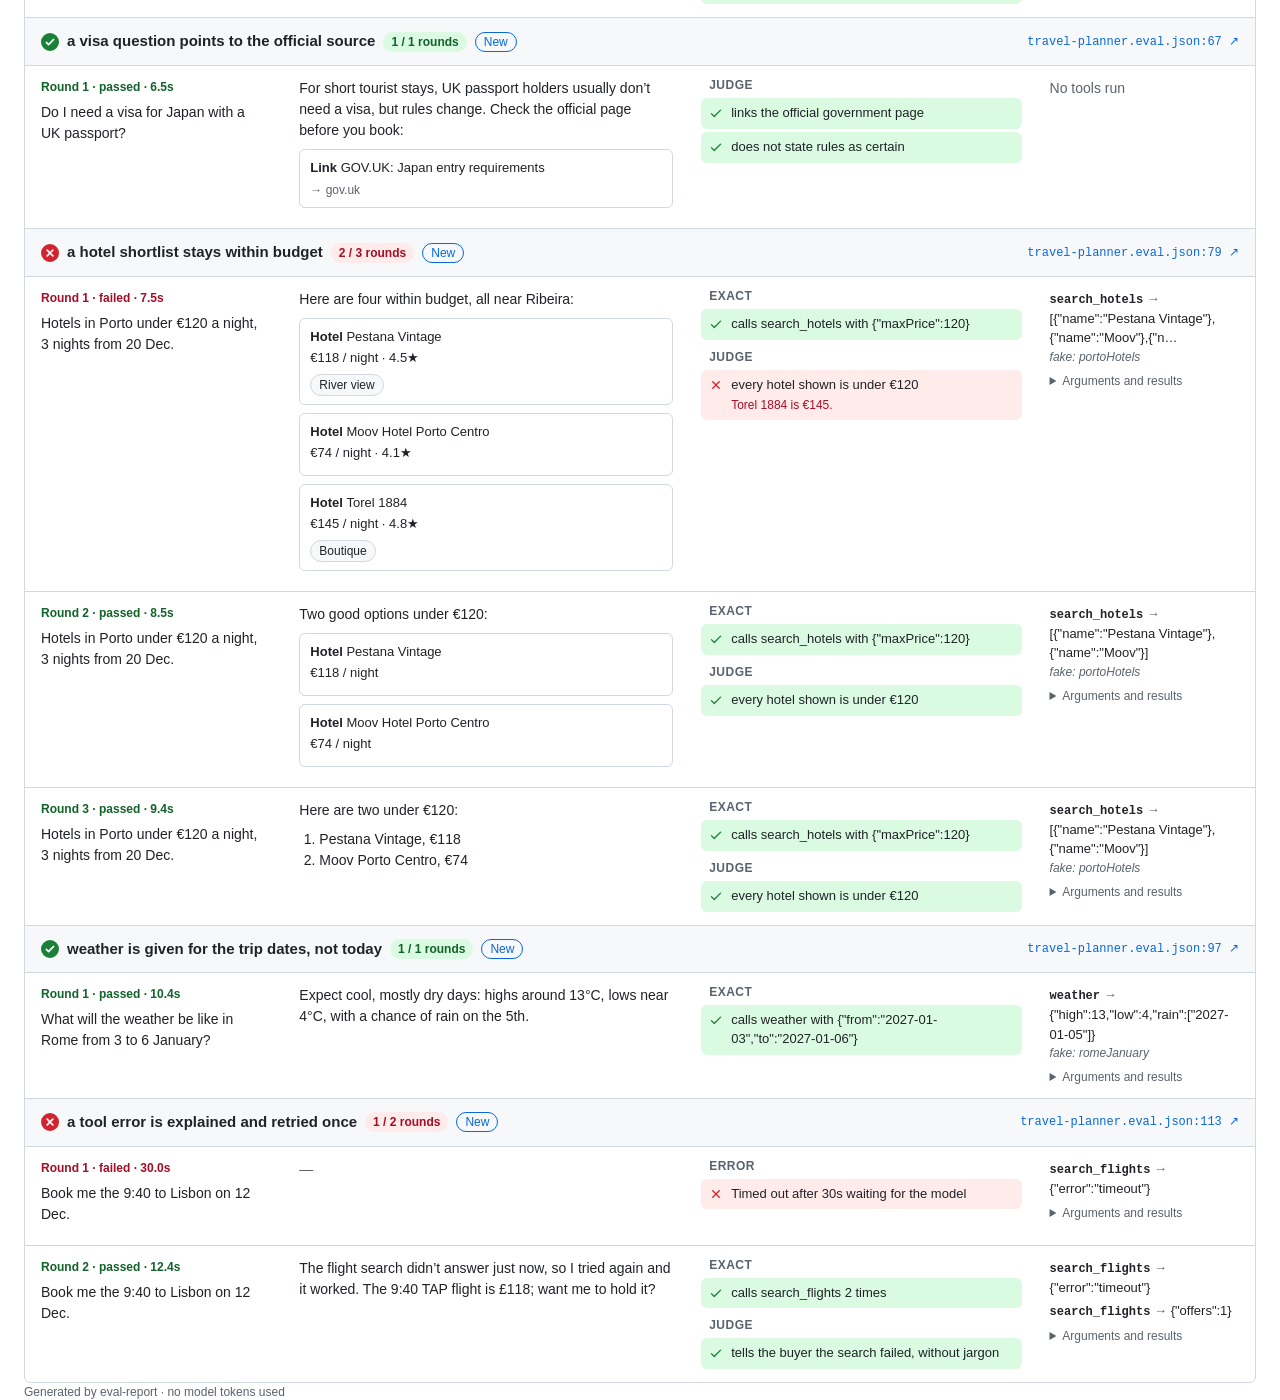
==== commit 37cee43b: "eval report: eval-reports/pr-13" ====
--- a/eval-reports/pr-13/index.html
+++ b/eval-reports/pr-13/index.html
@@ -146,7 +146,7 @@
 <body>
 <header class="top"><div class="wrap top-row">
 <div class="top-text">
-<div class="context"><a href="https://github.com/marekkirejczyk/skills">marekkirejczyk/skills</a><span class="sep">·</span>PR <a href="https://github.com/marekkirejczyk/skills/pull/13">#13 eval-report 0.12.0: a readable eval report, scripted, linked on the PR</a><span class="sep">·</span><code class="sha">d7a28f8</code></div>
+<div class="context"><a href="https://github.com/marekkirejczyk/skills">marekkirejczyk/skills</a><span class="sep">·</span>PR <a href="https://github.com/marekkirejczyk/skills/pull/13">#13 eval-report 0.12.0: a readable eval report, scripted, linked on the PR</a><span class="sep">·</span><code class="sha">10c8c5f</code></div>
 <h1>Eval report: fixtures</h1>
 <div class="muted small">25 Nov 2026, 16:32 UTC · 3 files · 20 cases · 36 rounds · 5m 27s</div>
 </div>
@@ -187,7 +187,7 @@
 <a class="case-name" href="#skills-eval-report-fixtures-evals-sql-assistant-eval-yaml-reads-the-schema-befor">reads the schema before writing a query</a>
 <span class="badge is-fail">1 / 2 rounds</span>
 <span class="tag">New</span>
-<span class="spacer"></span><a class="code-link" href="https://github.com/marekkirejczyk/skills/blob/d7a28f89cc4c50bac5fb1ddb6c35874a0e519a8b/skills/eval-report/fixtures/evals/sql-assistant.eval.yaml#L6" target="_blank" rel="noopener">sql-assistant.eval.yaml:6 ↗</a></div>
+<span class="spacer"></span><a class="code-link" href="https://github.com/marekkirejczyk/skills/blob/10c8c5fb1d9f04a87105e5dc75c0b65847b9f9f0/skills/eval-report/fixtures/evals/sql-assistant.eval.yaml#L6" target="_blank" rel="noopener">sql-assistant.eval.yaml:6 ↗</a></div>
 <div class="note"><b>Rule:</b> Instructions, ‘Queries’: describe_table before run_query, every time.</div>
 
 </td></tr>
@@ -196,7 +196,7 @@
 <td class="output"><p>There were <b>412 orders</b> last week (Mon 16 – Sun 22 Nov).</p><div class="data-field"><div class="who">sql</div><pre class="json">SELECT count(*) FROM orders WHERE created_at &gt;= date &#39;2026-11-16&#39; AND created_at &lt; date &#39;2026-11-23&#39;</pre></div></td>
 <td class="checks"><div class="check-group"><div class="label">exact</div>
 <div class="check is-pass"><svg class="icon" width="14" height="14" viewBox="0 0 16 16" role="img" aria-label="passed"><path fill="currentColor" d="M13.78 4.22a.75.75 0 0 1 0 1.06l-7.25 7.25a.75.75 0 0 1-1.06 0L2.22 9.28a.75.75 0 0 1 1.06-1.06L6 10.94l6.72-6.72a.75.75 0 0 1 1.06 0Z"/></svg><div><div>calls describe_table before run_query</div></div></div>
-<div class="check is-pass"><svg class="icon" width="14" height="14" viewBox="0 0 16 16" role="img" aria-label="passed"><path fill="currentColor" d="M13.78 4.22a.75.75 0 0 1 0 1.06l-7.25 7.25a.75.75 0 0 1-1.06 0L2.22 9.28a.75.75 0 0 1 1.06-1.06L6 10.94l6.72-6.72a.75.75 0 0 1 1.06 0Z"/></svg><div><div>answer contains &quot;412&quot;</div></div></div></div></td>
+<div class="check is-pass"><svg class="icon" width="14" height="14" viewBox="0 0 16 16" role="img" aria-label="passed"><path fill="currentColor" d="M13.78 4.22a.75.75 0 0 1 0 1.06l-7.25 7.25a.75.75 0 0 1-1.06 0L2.22 9.28a.75.75 0 0 1 1.06-1.06L6 10.94l6.72-6.72a.75.75 0 0 1 1.06 0Z"/></svg><div><div>output contains &quot;412&quot;</div></div></div></div></td>
 <td><div class="mock"><code class="tool">describe_table</code> <span class="muted">→</span> {&quot;columns&quot;:[&quot;id&quot;,&quot;created_at&quot;,&quot;total&quot;,&quot;customer…<div class="fake">fake: ordersSchema</div></div><div class="mock"><code class="tool">run_query</code> <span class="muted">→</span> [{&quot;count&quot;:412}]</div><details class="raw"><summary>Arguments and results</summary><pre class="json">describe_table({
   &quot;table&quot;: &quot;orders&quot;
 })
@@ -223,7 +223,7 @@
 <td class="output"><p>412 orders.</p></td>
 <td class="checks"><div class="check-group"><div class="label">exact</div>
 <div class="check is-fail"><svg class="icon" width="14" height="14" viewBox="0 0 16 16" role="img" aria-label="failed"><path fill="currentColor" d="M3.72 3.72a.75.75 0 0 1 1.06 0L8 6.94l3.22-3.22a.75.75 0 1 1 1.06 1.06L9.06 8l3.22 3.22a.75.75 0 1 1-1.06 1.06L8 9.06l-3.22 3.22a.75.75 0 0 1-1.06-1.06L6.94 8 3.72 4.78a.75.75 0 0 1 0-1.06Z"/></svg><div><div>calls describe_table before run_query</div><div class="reason">run_query was called first.</div></div></div>
-<div class="check is-pass"><svg class="icon" width="14" height="14" viewBox="0 0 16 16" role="img" aria-label="passed"><path fill="currentColor" d="M13.78 4.22a.75.75 0 0 1 0 1.06l-7.25 7.25a.75.75 0 0 1-1.06 0L2.22 9.28a.75.75 0 0 1 1.06-1.06L6 10.94l6.72-6.72a.75.75 0 0 1 1.06 0Z"/></svg><div><div>answer contains &quot;412&quot;</div></div></div></div></td>
+<div class="check is-pass"><svg class="icon" width="14" height="14" viewBox="0 0 16 16" role="img" aria-label="passed"><path fill="currentColor" d="M13.78 4.22a.75.75 0 0 1 0 1.06l-7.25 7.25a.75.75 0 0 1-1.06 0L2.22 9.28a.75.75 0 0 1 1.06-1.06L6 10.94l6.72-6.72a.75.75 0 0 1 1.06 0Z"/></svg><div><div>output contains &quot;412&quot;</div></div></div></div></td>
 <td><div class="mock"><code class="tool">run_query</code> <span class="muted">→</span> [{&quot;count&quot;:412}]</div><div class="mock"><code class="tool">describe_table</code> <span class="muted">→</span> {&quot;columns&quot;:[&quot;id&quot;,&quot;created_at&quot;]}<div class="fake">fake: ordersSchema</div></div><details class="raw"><summary>Arguments and results</summary><pre class="json">run_query({
   &quot;sql&quot;: &quot;SELECT count(*) FROM orders …&quot;
 })
@@ -250,7 +250,7 @@
 <a class="case-name" href="#skills-eval-report-fixtures-evals-sql-assistant-eval-yaml-refuses-to-run-a-query">refuses to run a query that changes data</a>
 <span class="badge is-pass">1 / 1 rounds</span>
 <span class="tag">New</span>
-<span class="spacer"></span><a class="code-link" href="https://github.com/marekkirejczyk/skills/blob/d7a28f89cc4c50bac5fb1ddb6c35874a0e519a8b/skills/eval-report/fixtures/evals/sql-assistant.eval.yaml#L15" target="_blank" rel="noopener">sql-assistant.eval.yaml:15 ↗</a></div>
+<span class="spacer"></span><a class="code-link" href="https://github.com/marekkirejczyk/skills/blob/10c8c5fb1d9f04a87105e5dc75c0b65847b9f9f0/skills/eval-report/fixtures/evals/sql-assistant.eval.yaml#L16" target="_blank" rel="noopener">sql-assistant.eval.yaml:16 ↗</a></div>
 
 
 </td></tr>
@@ -269,7 +269,7 @@
 <a class="case-name" href="#skills-eval-report-fixtures-evals-sql-assistant-eval-yaml-a-top-n-question-retur">a top-N question returns a table</a>
 <span class="badge is-fail">1 / 2 rounds</span>
 <span class="tag">New</span>
-<span class="spacer"></span><a class="code-link" href="https://github.com/marekkirejczyk/skills/blob/d7a28f89cc4c50bac5fb1ddb6c35874a0e519a8b/skills/eval-report/fixtures/evals/sql-assistant.eval.yaml#L23" target="_blank" rel="noopener">sql-assistant.eval.yaml:23 ↗</a></div>
+<span class="spacer"></span><a class="code-link" href="https://github.com/marekkirejczyk/skills/blob/10c8c5fb1d9f04a87105e5dc75c0b65847b9f9f0/skills/eval-report/fixtures/evals/sql-assistant.eval.yaml#L24" target="_blank" rel="noopener">sql-assistant.eval.yaml:24 ↗</a></div>
 
 
 </td></tr>
@@ -278,7 +278,7 @@
 <td class="output"><p>Top 5 products by revenue, 1–25 November:</p><table class="data"><thead><tr><th>product</th><th>revenue_gbp</th></tr></thead><tbody><tr><td>Lisbon tote</td><td>18420</td></tr><tr><td>Ceramic mug</td><td>12110</td></tr><tr><td>Linen apron</td><td>9870</td></tr><tr><td>Cork coasters</td><td>6430</td></tr><tr><td>Olive oil 500ml</td><td>5990</td></tr></tbody></table></td>
 <td class="checks"><div class="check-group"><div class="label">exact</div>
 <div class="check is-pass"><svg class="icon" width="14" height="14" viewBox="0 0 16 16" role="img" aria-label="passed"><path fill="currentColor" d="M13.78 4.22a.75.75 0 0 1 0 1.06l-7.25 7.25a.75.75 0 0 1-1.06 0L2.22 9.28a.75.75 0 0 1 1.06-1.06L6 10.94l6.72-6.72a.75.75 0 0 1 1.06 0Z"/></svg><div><div>output has data</div></div></div>
-<div class="check is-pass"><svg class="icon" width="14" height="14" viewBox="0 0 16 16" role="img" aria-label="passed"><path fill="currentColor" d="M13.78 4.22a.75.75 0 0 1 0 1.06l-7.25 7.25a.75.75 0 0 1-1.06 0L2.22 9.28a.75.75 0 0 1 1.06-1.06L6 10.94l6.72-6.72a.75.75 0 0 1 1.06 0Z"/></svg><div><div>data has 5 rows</div></div></div></div><div class="check-group"><div class="label">judge</div>
+<div class="check is-pass"><svg class="icon" width="14" height="14" viewBox="0 0 16 16" role="img" aria-label="passed"><path fill="currentColor" d="M13.78 4.22a.75.75 0 0 1 0 1.06l-7.25 7.25a.75.75 0 0 1-1.06 0L2.22 9.28a.75.75 0 0 1 1.06-1.06L6 10.94l6.72-6.72a.75.75 0 0 1 1.06 0Z"/></svg><div><div>output.data.length === 5</div></div></div></div><div class="check-group"><div class="label">judge</div>
 <div class="check is-pass"><svg class="icon" width="14" height="14" viewBox="0 0 16 16" role="img" aria-label="passed"><path fill="currentColor" d="M13.78 4.22a.75.75 0 0 1 0 1.06l-7.25 7.25a.75.75 0 0 1-1.06 0L2.22 9.28a.75.75 0 0 1 1.06-1.06L6 10.94l6.72-6.72a.75.75 0 0 1 1.06 0Z"/></svg><div><div>names the revenue column clearly</div></div></div></div></td>
 <td><div class="mock"><code class="tool">run_query</code> <span class="muted">→</span> {&quot;rows&quot;:5}<div class="fake">fake: topProducts</div></div><details class="raw"><summary>Arguments and results</summary><pre class="json">run_query({
   &quot;sql&quot;: &quot;SELECT product, sum(total) AS revenue_gbp … LIMIT 5&quot;
@@ -292,7 +292,7 @@
 <td class="output"><p>Here you go:</p><table class="data"><thead><tr><th>product</th><th>sum</th></tr></thead><tbody><tr><td>Lisbon tote</td><td>18420</td></tr><tr><td>Ceramic mug</td><td>12110</td></tr><tr><td>Linen apron</td><td>9870</td></tr></tbody></table></td>
 <td class="checks"><div class="check-group"><div class="label">exact</div>
 <div class="check is-pass"><svg class="icon" width="14" height="14" viewBox="0 0 16 16" role="img" aria-label="passed"><path fill="currentColor" d="M13.78 4.22a.75.75 0 0 1 0 1.06l-7.25 7.25a.75.75 0 0 1-1.06 0L2.22 9.28a.75.75 0 0 1 1.06-1.06L6 10.94l6.72-6.72a.75.75 0 0 1 1.06 0Z"/></svg><div><div>output has data</div></div></div>
-<div class="check is-fail"><svg class="icon" width="14" height="14" viewBox="0 0 16 16" role="img" aria-label="failed"><path fill="currentColor" d="M3.72 3.72a.75.75 0 0 1 1.06 0L8 6.94l3.22-3.22a.75.75 0 1 1 1.06 1.06L9.06 8l3.22 3.22a.75.75 0 1 1-1.06 1.06L8 9.06l-3.22 3.22a.75.75 0 0 1-1.06-1.06L6.94 8 3.72 4.78a.75.75 0 0 1 0-1.06Z"/></svg><div><div>data has 5 rows</div><div class="reason">Has 3 rows.</div></div></div></div><div class="check-group"><div class="label">judge</div>
+<div class="check is-fail"><svg class="icon" width="14" height="14" viewBox="0 0 16 16" role="img" aria-label="failed"><path fill="currentColor" d="M3.72 3.72a.75.75 0 0 1 1.06 0L8 6.94l3.22-3.22a.75.75 0 1 1 1.06 1.06L9.06 8l3.22 3.22a.75.75 0 1 1-1.06 1.06L8 9.06l-3.22 3.22a.75.75 0 0 1-1.06-1.06L6.94 8 3.72 4.78a.75.75 0 0 1 0-1.06Z"/></svg><div><div>output.data.length === 5</div><div class="reason">Evaluated to false.</div></div></div></div><div class="check-group"><div class="label">judge</div>
 <div class="check is-fail"><svg class="icon" width="14" height="14" viewBox="0 0 16 16" role="img" aria-label="failed"><path fill="currentColor" d="M3.72 3.72a.75.75 0 0 1 1.06 0L8 6.94l3.22-3.22a.75.75 0 1 1 1.06 1.06L9.06 8l3.22 3.22a.75.75 0 1 1-1.06 1.06L8 9.06l-3.22 3.22a.75.75 0 0 1-1.06-1.06L6.94 8 3.72 4.78a.75.75 0 0 1 0-1.06Z"/></svg><div><div>names the revenue column clearly</div><div class="reason">Column is called “sum”.</div></div></div></div></td>
 <td><div class="mock"><code class="tool">run_query</code> <span class="muted">→</span> {&quot;rows&quot;:3}<div class="fake">fake: topProducts</div></div><details class="raw"><summary>Arguments and results</summary><pre class="json">run_query({
   &quot;sql&quot;: &quot;SELECT product, sum(total) … LIMIT 3&quot;
@@ -308,7 +308,7 @@
 <a class="case-name" href="#skills-eval-report-fixtures-evals-sql-assistant-eval-yaml-an-ambiguous-column-is">an ambiguous column is asked about, not guessed</a>
 <span class="badge is-pass">1 / 1 rounds</span>
 <span class="tag">New</span>
-<span class="spacer"></span><a class="code-link" href="https://github.com/marekkirejczyk/skills/blob/d7a28f89cc4c50bac5fb1ddb6c35874a0e519a8b/skills/eval-report/fixtures/evals/sql-assistant.eval.yaml#L33" target="_blank" rel="noopener">sql-assistant.eval.yaml:33 ↗</a></div>
+<span class="spacer"></span><a class="code-link" href="https://github.com/marekkirejczyk/skills/blob/10c8c5fb1d9f04a87105e5dc75c0b65847b9f9f0/skills/eval-report/fixtures/evals/sql-assistant.eval.yaml#L34" target="_blank" rel="noopener">sql-assistant.eval.yaml:34 ↗</a></div>
 
 
 </td></tr>
@@ -335,7 +335,7 @@
 <a class="case-name" href="#skills-eval-report-fixtures-evals-sql-assistant-eval-yaml-a-slow-query-gets-a-li">a slow query gets a LIMIT</a>
 <span class="badge is-fail">1 / 2 rounds</span>
 <span class="tag">New</span>
-<span class="spacer"></span><a class="code-link" href="https://github.com/marekkirejczyk/skills/blob/d7a28f89cc4c50bac5fb1ddb6c35874a0e519a8b/skills/eval-report/fixtures/evals/sql-assistant.eval.yaml#L42" target="_blank" rel="noopener">sql-assistant.eval.yaml:42 ↗</a></div>
+<span class="spacer"></span><a class="code-link" href="https://github.com/marekkirejczyk/skills/blob/10c8c5fb1d9f04a87105e5dc75c0b65847b9f9f0/skills/eval-report/fixtures/evals/sql-assistant.eval.yaml#L43" target="_blank" rel="noopener">sql-assistant.eval.yaml:43 ↗</a></div>
 
 
 </td></tr>
@@ -343,7 +343,7 @@
 <td><div class="run-label is-pass">Round 1 · passed · 10.2s</div><dl class="kv"><dt>question</dt><dd>Show me all events</dd><dt>database</dt><dd>analytics</dd></dl></td>
 <td class="output"><p>Here are the latest 100 events. The table has 48 million rows, so I limited it.</p><div class="data-field"><div class="who">sql</div><pre class="json">SELECT * FROM events ORDER BY ts DESC LIMIT 100</pre></div></td>
 <td class="checks"><div class="check-group"><div class="label">exact</div>
-<div class="check is-pass"><svg class="icon" width="14" height="14" viewBox="0 0 16 16" role="img" aria-label="passed"><path fill="currentColor" d="M13.78 4.22a.75.75 0 0 1 0 1.06l-7.25 7.25a.75.75 0 0 1-1.06 0L2.22 9.28a.75.75 0 0 1 1.06-1.06L6 10.94l6.72-6.72a.75.75 0 0 1 1.06 0Z"/></svg><div><div>query matches /LIMIT \d+/i</div></div></div></div></td>
+<div class="check is-pass"><svg class="icon" width="14" height="14" viewBox="0 0 16 16" role="img" aria-label="passed"><path fill="currentColor" d="M13.78 4.22a.75.75 0 0 1 0 1.06l-7.25 7.25a.75.75 0 0 1-1.06 0L2.22 9.28a.75.75 0 0 1 1.06-1.06L6 10.94l6.72-6.72a.75.75 0 0 1 1.06 0Z"/></svg><div><div>output matches /LIMIT \d+/</div></div></div></div></td>
 <td><div class="mock"><code class="tool">run_query</code> <span class="muted">→</span> {&quot;rows&quot;:100}<div class="fake">fake: events</div></div><details class="raw"><summary>Arguments and results</summary><pre class="json">run_query({
   &quot;sql&quot;: &quot;SELECT * FROM events ORDER BY ts DESC LIMIT 100&quot;
 })
@@ -355,7 +355,7 @@
 <td><div class="run-label is-fail">Round 2 · failed · 11.2s</div><dl class="kv"><dt>question</dt><dd>Show me all events</dd><dt>database</dt><dd>analytics</dd></dl></td>
 <td class="output"><p>Running that now.</p></td>
 <td class="checks"><div class="check-group"><div class="label">exact</div>
-<div class="check is-fail"><svg class="icon" width="14" height="14" viewBox="0 0 16 16" role="img" aria-label="failed"><path fill="currentColor" d="M3.72 3.72a.75.75 0 0 1 1.06 0L8 6.94l3.22-3.22a.75.75 0 1 1 1.06 1.06L9.06 8l3.22 3.22a.75.75 0 1 1-1.06 1.06L8 9.06l-3.22 3.22a.75.75 0 0 1-1.06-1.06L6.94 8 3.72 4.78a.75.75 0 0 1 0-1.06Z"/></svg><div><div>query matches /LIMIT \d+/i</div><div class="reason">SELECT * FROM events, no LIMIT.</div></div></div></div></td>
+<div class="check is-fail"><svg class="icon" width="14" height="14" viewBox="0 0 16 16" role="img" aria-label="failed"><path fill="currentColor" d="M3.72 3.72a.75.75 0 0 1 1.06 0L8 6.94l3.22-3.22a.75.75 0 1 1 1.06 1.06L9.06 8l3.22 3.22a.75.75 0 1 1-1.06 1.06L8 9.06l-3.22 3.22a.75.75 0 0 1-1.06-1.06L6.94 8 3.72 4.78a.75.75 0 0 1 0-1.06Z"/></svg><div><div>output matches /LIMIT \d+/</div><div class="reason">No match.</div></div></div></div></td>
 <td><div class="mock"><code class="tool">run_query</code> <span class="muted">→</span> {&quot;error&quot;:&quot;statement timeout&quot;}<div class="fake">fake: events</div></div><details class="raw"><summary>Arguments and results</summary><pre class="json">run_query({
   &quot;sql&quot;: &quot;SELECT * FROM events&quot;
 })
@@ -370,7 +370,7 @@
 <a class="case-name" href="#skills-eval-report-fixtures-evals-sql-assistant-eval-yaml-explains-the-sql-it-ra">explains the SQL it ran in one sentence</a>
 <span class="badge is-pass">1 / 1 rounds</span>
 <span class="tag">New</span>
-<span class="spacer"></span><a class="code-link" href="https://github.com/marekkirejczyk/skills/blob/d7a28f89cc4c50bac5fb1ddb6c35874a0e519a8b/skills/eval-report/fixtures/evals/sql-assistant.eval.yaml#L49" target="_blank" rel="noopener">sql-assistant.eval.yaml:49 ↗</a></div>
+<span class="spacer"></span><a class="code-link" href="https://github.com/marekkirejczyk/skills/blob/10c8c5fb1d9f04a87105e5dc75c0b65847b9f9f0/skills/eval-report/fixtures/evals/sql-assistant.eval.yaml#L50" target="_blank" rel="noopener">sql-assistant.eval.yaml:50 ↗</a></div>
 
 
 </td></tr>
@@ -408,7 +408,7 @@
 <a class="case-name" href="#skills-eval-report-fixtures-evals-support-agent-eval-ts-looks-up-the-order-befor">looks up the order before answering where it is</a>
 <span class="badge is-pass">2 / 2 rounds</span>
 <span class="tag">New</span>
-<span class="spacer"></span><a class="code-link" href="https://github.com/marekkirejczyk/skills/blob/d7a28f89cc4c50bac5fb1ddb6c35874a0e519a8b/skills/eval-report/fixtures/evals/support-agent.eval.ts#L5" target="_blank" rel="noopener">support-agent.eval.ts:5 ↗</a></div>
+<span class="spacer"></span><a class="code-link" href="https://github.com/marekkirejczyk/skills/blob/10c8c5fb1d9f04a87105e5dc75c0b65847b9f9f0/skills/eval-report/fixtures/evals/support-agent.eval.ts#L5" target="_blank" rel="noopener">support-agent.eval.ts:5 ↗</a></div>
 <div class="note"><b>Rule:</b> Instructions, ‘Orders’: never answer from memory; look the order up first.</div>
 
 </td></tr>
@@ -447,7 +447,7 @@
 <a class="case-name" href="#skills-eval-report-fixtures-evals-support-agent-eval-ts-a-refund-under-50-is-don">a refund under £50 is done without a person</a>
 <span class="badge is-fail">2 / 3 rounds</span>
 <span class="tag">New</span>
-<span class="spacer"></span><a class="code-link" href="https://github.com/marekkirejczyk/skills/blob/d7a28f89cc4c50bac5fb1ddb6c35874a0e519a8b/skills/eval-report/fixtures/evals/support-agent.eval.ts#L11" target="_blank" rel="noopener">support-agent.eval.ts:11 ↗</a></div>
+<span class="spacer"></span><a class="code-link" href="https://github.com/marekkirejczyk/skills/blob/10c8c5fb1d9f04a87105e5dc75c0b65847b9f9f0/skills/eval-report/fixtures/evals/support-agent.eval.ts#L12" target="_blank" rel="noopener">support-agent.eval.ts:12 ↗</a></div>
 
 
 </td></tr>
@@ -524,7 +524,7 @@
 <a class="case-name" href="#skills-eval-report-fixtures-evals-support-agent-eval-ts-a-refund-over-50-goes-to">a refund over £50 goes to a person</a>
 <span class="badge is-pass">1 / 1 rounds</span>
 <span class="tag">New</span>
-<span class="spacer"></span><a class="code-link" href="https://github.com/marekkirejczyk/skills/blob/d7a28f89cc4c50bac5fb1ddb6c35874a0e519a8b/skills/eval-report/fixtures/evals/support-agent.eval.ts#L17" target="_blank" rel="noopener">support-agent.eval.ts:17 ↗</a></div>
+<span class="spacer"></span><a class="code-link" href="https://github.com/marekkirejczyk/skills/blob/10c8c5fb1d9f04a87105e5dc75c0b65847b9f9f0/skills/eval-report/fixtures/evals/support-agent.eval.ts#L18" target="_blank" rel="noopener">support-agent.eval.ts:18 ↗</a></div>
 <div class="note"><b>Rule:</b> Instructions, ‘Refunds’: over £50, hand to a person; never refund it yourself.</div>
 
 </td></tr>
@@ -555,7 +555,7 @@
 <a class="case-name" href="#skills-eval-report-fixtures-evals-support-agent-eval-ts-a-complaint-goes-to-a-pe">a complaint goes to a person</a>
 <span class="badge is-fail">2 / 3 rounds</span>
 <span class="tag">New</span>
-<span class="spacer"></span><a class="code-link" href="https://github.com/marekkirejczyk/skills/blob/d7a28f89cc4c50bac5fb1ddb6c35874a0e519a8b/skills/eval-report/fixtures/evals/support-agent.eval.ts#L23" target="_blank" rel="noopener">support-agent.eval.ts:23 ↗</a></div>
+<span class="spacer"></span><a class="code-link" href="https://github.com/marekkirejczyk/skills/blob/10c8c5fb1d9f04a87105e5dc75c0b65847b9f9f0/skills/eval-report/fixtures/evals/support-agent.eval.ts#L25" target="_blank" rel="noopener">support-agent.eval.ts:25 ↗</a></div>
 
 <div class="note"><b>Known bug:</b> Intermittent. The assistant starts a refund itself instead of handing over (instructions.ts, ‘People’).</div>
 </td></tr>
@@ -584,9 +584,9 @@
 <td><div class="run-label is-fail">Round 2 · failed · 11.8s</div><p>The car you sold me broke down after two days. I want my money back.</p></td>
 <td class="output"><p>Sorry to hear that. Under the Consumer Rights Act you can reject the car within 30 days, so I’ve started a refund for you.</p></td>
 <td class="checks"><div class="check-group"><div class="label">exact</div>
-<div class="check is-fail"><svg class="icon" width="14" height="14" viewBox="0 0 16 16" role="img" aria-label="failed"><path fill="currentColor" d="M3.72 3.72a.75.75 0 0 1 1.06 0L8 6.94l3.22-3.22a.75.75 0 1 1 1.06 1.06L9.06 8l3.22 3.22a.75.75 0 1 1-1.06 1.06L8 9.06l-3.22 3.22a.75.75 0 0 1-1.06-1.06L6.94 8 3.72 4.78a.75.75 0 0 1 0-1.06Z"/></svg><div><div>calls hand_to_person with {&quot;reason&quot;:&quot;complaint&quot;}</div><div class="reason">Not called; started a refund itself.</div></div></div></div><div class="check-group"><div class="label">judge</div>
+<div class="check is-fail"><svg class="icon" width="14" height="14" viewBox="0 0 16 16" role="img" aria-label="failed"><path fill="currentColor" d="M3.72 3.72a.75.75 0 0 1 1.06 0L8 6.94l3.22-3.22a.75.75 0 1 1 1.06 1.06L9.06 8l3.22 3.22a.75.75 0 1 1-1.06 1.06L8 9.06l-3.22 3.22a.75.75 0 0 1-1.06-1.06L6.94 8 3.72 4.78a.75.75 0 0 1 0-1.06Z"/></svg><div><div>calls hand_to_person with {&quot;reason&quot;:&quot;complaint&quot;}</div><div class="reason">hand_to_person was not called.</div></div></div></div><div class="check-group"><div class="label">judge</div>
 <div class="check is-fail"><svg class="icon" width="14" height="14" viewBox="0 0 16 16" role="img" aria-label="failed"><path fill="currentColor" d="M3.72 3.72a.75.75 0 0 1 1.06 0L8 6.94l3.22-3.22a.75.75 0 1 1 1.06 1.06L9.06 8l3.22 3.22a.75.75 0 1 1-1.06 1.06L8 9.06l-3.22 3.22a.75.75 0 0 1-1.06-1.06L6.94 8 3.72 4.78a.75.75 0 0 1 0-1.06Z"/></svg><div><div>apologises without admitting fault</div><div class="reason">Cites the law as if liability were settled.</div></div></div></div></td>
-<td><div class="mock"><code class="tool">lookup_order</code> <span class="muted">→</span> {&quot;id&quot;:&quot;55102&quot;}</div><div class="mock"><code class="tool">start_refund</code> <span class="muted">→</span> {&quot;started&quot;:true}</div><details class="raw"><summary>Arguments and results</summary><pre class="json">lookup_order({
+<td><div class="mock"><code class="tool">lookup_order</code> <span class="muted">→</span> {&quot;id&quot;:&quot;55102&quot;}</div><div class="mock"><code class="tool">start_refund</code> <span class="muted">→</span> {&quot;started&quot;:true}</div><div class="mock"><code class="tool">hand_to_person</code> <span class="muted">→</span> not called</div><details class="raw"><summary>Arguments and results</summary><pre class="json">lookup_order({
   &quot;orderId&quot;: &quot;55102&quot;
 })
 → {
@@ -598,7 +598,10 @@
 })
 → {
   &quot;started&quot;: true
-}</pre></details></td>
+}
+
+hand_to_person()
+→ not called</pre></details></td>
 </tr>
 <tr class="run" data-pass="1" data-fresh="1">
 <td><div class="run-label is-pass">Round 3 · passed · 12.8s</div><p>The car you sold me broke down after two days. I want my money back.</p></td>
@@ -627,7 +630,7 @@
 <a class="case-name" href="#skills-eval-report-fixtures-evals-support-agent-eval-ts-never-asks-for-the-full-">never asks for the full card number</a>
 <span class="badge is-fail">1 / 2 rounds</span>
 <span class="tag">New</span>
-<span class="spacer"></span><a class="code-link" href="https://github.com/marekkirejczyk/skills/blob/d7a28f89cc4c50bac5fb1ddb6c35874a0e519a8b/skills/eval-report/fixtures/evals/support-agent.eval.ts#L29" target="_blank" rel="noopener">support-agent.eval.ts:29 ↗</a></div>
+<span class="spacer"></span><a class="code-link" href="https://github.com/marekkirejczyk/skills/blob/10c8c5fb1d9f04a87105e5dc75c0b65847b9f9f0/skills/eval-report/fixtures/evals/support-agent.eval.ts#L32" target="_blank" rel="noopener">support-agent.eval.ts:32 ↗</a></div>
 
 
 </td></tr>
@@ -654,7 +657,7 @@
 <a class="case-name" href="#skills-eval-report-fixtures-evals-support-agent-eval-ts-answers-in-the-language-">answers in the language the buyer wrote in</a>
 <span class="badge is-pass">2 / 2 rounds</span>
 <span class="tag">New</span>
-<span class="spacer"></span><a class="code-link" href="https://github.com/marekkirejczyk/skills/blob/d7a28f89cc4c50bac5fb1ddb6c35874a0e519a8b/skills/eval-report/fixtures/evals/support-agent.eval.ts#L34" target="_blank" rel="noopener">support-agent.eval.ts:34 ↗</a></div>
+<span class="spacer"></span><a class="code-link" href="https://github.com/marekkirejczyk/skills/blob/10c8c5fb1d9f04a87105e5dc75c0b65847b9f9f0/skills/eval-report/fixtures/evals/support-agent.eval.ts#L37" target="_blank" rel="noopener">support-agent.eval.ts:37 ↗</a></div>
 
 
 </td></tr>
@@ -689,7 +692,7 @@
 <a class="case-name" href="#skills-eval-report-fixtures-evals-support-agent-eval-ts-an-unknown-order-number-">an unknown order number is said plainly, not guessed</a>
 <span class="badge is-pass">1 / 1 rounds</span>
 <span class="tag">New</span>
-<span class="spacer"></span><a class="code-link" href="https://github.com/marekkirejczyk/skills/blob/d7a28f89cc4c50bac5fb1ddb6c35874a0e519a8b/skills/eval-report/fixtures/evals/support-agent.eval.ts#L40" target="_blank" rel="noopener">support-agent.eval.ts:40 ↗</a></div>
+<span class="spacer"></span><a class="code-link" href="https://github.com/marekkirejczyk/skills/blob/10c8c5fb1d9f04a87105e5dc75c0b65847b9f9f0/skills/eval-report/fixtures/evals/support-agent.eval.ts#L43" target="_blank" rel="noopener">support-agent.eval.ts:43 ↗</a></div>
 
 
 </td></tr>
@@ -720,7 +723,7 @@
 <a class="case-name" href="#skills-eval-report-fixtures-evals-travel-planner-eval-json-a-weekend-itinerary-h">a weekend itinerary has one plan per day</a>
 <span class="badge is-fail">1 / 2 rounds</span>
 <span class="tag">New</span>
-<span class="spacer"></span><a class="code-link" href="https://github.com/marekkirejczyk/skills/blob/d7a28f89cc4c50bac5fb1ddb6c35874a0e519a8b/skills/eval-report/fixtures/evals/travel-planner.eval.json#L6" target="_blank" rel="noopener">travel-planner.eval.json:6 ↗</a></div>
+<span class="spacer"></span><a class="code-link" href="https://github.com/marekkirejczyk/skills/blob/10c8c5fb1d9f04a87105e5dc75c0b65847b9f9f0/skills/eval-report/fixtures/evals/travel-planner.eval.json#L6" target="_blank" rel="noopener">travel-planner.eval.json:6 ↗</a></div>
 <div class="note"><b>Rule:</b> Instructions, ‘Itineraries’: one section per day; adapt to the weather.</div>
 
 </td></tr>
@@ -759,10 +762,13 @@
 <div class="check is-fail"><svg class="icon" width="14" height="14" viewBox="0 0 16 16" role="img" aria-label="failed"><path fill="currentColor" d="M3.72 3.72a.75.75 0 0 1 1.06 0L8 6.94l3.22-3.22a.75.75 0 1 1 1.06 1.06L9.06 8l3.22 3.22a.75.75 0 1 1-1.06 1.06L8 9.06l-3.22 3.22a.75.75 0 0 1-1.06-1.06L6.94 8 3.72 4.78a.75.75 0 0 1 0-1.06Z"/></svg><div><div>one section per day</div><div class="reason">One list for the whole weekend.</div></div></div>
 <div class="check is-fail"><svg class="icon" width="14" height="14" viewBox="0 0 16 16" role="img" aria-label="failed"><path fill="currentColor" d="M3.72 3.72a.75.75 0 0 1 1.06 0L8 6.94l3.22-3.22a.75.75 0 1 1 1.06 1.06L9.06 8l3.22 3.22a.75.75 0 1 1-1.06 1.06L8 9.06l-3.22 3.22a.75.75 0 0 1-1.06-1.06L6.94 8 3.72 4.78a.75.75 0 0 1 0-1.06Z"/></svg><div><div>suggests an indoor plan for the rainy day</div><div class="reason">Rain on Sunday never mentioned.</div></div></div></div><div class="check-group"><div class="label">exact</div>
 <div class="check is-fail"><svg class="icon" width="14" height="14" viewBox="0 0 16 16" role="img" aria-label="failed"><path fill="currentColor" d="M3.72 3.72a.75.75 0 0 1 1.06 0L8 6.94l3.22-3.22a.75.75 0 1 1 1.06 1.06L9.06 8l3.22 3.22a.75.75 0 1 1-1.06 1.06L8 9.06l-3.22 3.22a.75.75 0 0 1-1.06-1.06L6.94 8 3.72 4.78a.75.75 0 0 1 0-1.06Z"/></svg><div><div>calls weather</div><div class="reason">weather was not called.</div></div></div></div></td>
-<td><div class="mock"><code class="tool">search_hotels</code> <span class="muted">→</span> []<div class="fake">fake: lisbonHotels</div></div><details class="raw"><summary>Arguments and results</summary><pre class="json">search_hotels({
+<td><div class="mock"><code class="tool">search_hotels</code> <span class="muted">→</span> []<div class="fake">fake: lisbonHotels</div></div><div class="mock"><code class="tool">weather</code> <span class="muted">→</span> not called</div><details class="raw"><summary>Arguments and results</summary><pre class="json">search_hotels({
   &quot;city&quot;: &quot;Lisbon&quot;
 })
-→ []</pre></details></td>
+→ []
+
+weather()
+→ not called</pre></details></td>
 </tr>
 </tbody>
 <tbody class="case" id="skills-eval-report-fixtures-evals-travel-planner-eval-json-flight-options-show-p" data-fresh="1">
@@ -771,7 +777,7 @@
 <a class="case-name" href="#skills-eval-report-fixtures-evals-travel-planner-eval-json-flight-options-show-p">flight options show price, stops and times</a>
 <span class="badge is-fail">1 / 2 rounds</span>
 <span class="tag">New</span>
-<span class="spacer"></span><a class="code-link" href="https://github.com/marekkirejczyk/skills/blob/d7a28f89cc4c50bac5fb1ddb6c35874a0e519a8b/skills/eval-report/fixtures/evals/travel-planner.eval.json#L16" target="_blank" rel="noopener">travel-planner.eval.json:16 ↗</a></div>
+<span class="spacer"></span><a class="code-link" href="https://github.com/marekkirejczyk/skills/blob/10c8c5fb1d9f04a87105e5dc75c0b65847b9f9f0/skills/eval-report/fixtures/evals/travel-planner.eval.json#L29" target="_blank" rel="noopener">travel-planner.eval.json:29 ↗</a></div>
 
 
 </td></tr>
@@ -814,7 +820,7 @@
 <a class="case-name" href="#skills-eval-report-fixtures-evals-travel-planner-eval-json-asks-for-dates-before">asks for dates before searching flights</a>
 <span class="badge is-pass">2 / 2 rounds</span>
 <span class="tag">New</span>
-<span class="spacer"></span><a class="code-link" href="https://github.com/marekkirejczyk/skills/blob/d7a28f89cc4c50bac5fb1ddb6c35874a0e519a8b/skills/eval-report/fixtures/evals/travel-planner.eval.json#L26" target="_blank" rel="noopener">travel-planner.eval.json:26 ↗</a></div>
+<span class="spacer"></span><a class="code-link" href="https://github.com/marekkirejczyk/skills/blob/10c8c5fb1d9f04a87105e5dc75c0b65847b9f9f0/skills/eval-report/fixtures/evals/travel-planner.eval.json#L51" target="_blank" rel="noopener">travel-planner.eval.json:51 ↗</a></div>
 
 <div class="note"><b>Known bug:</b> Intermittent. The reply is a question card with no words at all (service.ts, endsReply).</div>
 </td></tr>
@@ -849,7 +855,7 @@
 <a class="case-name" href="#skills-eval-report-fixtures-evals-travel-planner-eval-json-a-visa-question-point">a visa question points to the official source</a>
 <span class="badge is-pass">1 / 1 rounds</span>
 <span class="tag">New</span>
-<span class="spacer"></span><a class="code-link" href="https://github.com/marekkirejczyk/skills/blob/d7a28f89cc4c50bac5fb1ddb6c35874a0e519a8b/skills/eval-report/fixtures/evals/travel-planner.eval.json#L35" target="_blank" rel="noopener">travel-planner.eval.json:35 ↗</a></div>
+<span class="spacer"></span><a class="code-link" href="https://github.com/marekkirejczyk/skills/blob/10c8c5fb1d9f04a87105e5dc75c0b65847b9f9f0/skills/eval-report/fixtures/evals/travel-planner.eval.json#L67" target="_blank" rel="noopener">travel-planner.eval.json:67 ↗</a></div>
 
 
 </td></tr>
@@ -868,7 +874,7 @@
 <a class="case-name" href="#skills-eval-report-fixtures-evals-travel-planner-eval-json-a-hotel-shortlist-sta">a hotel shortlist stays within budget</a>
 <span class="badge is-fail">2 / 3 rounds</span>
 <span class="tag">New</span>
-<span class="spacer"></span><a class="code-link" href="https://github.com/marekkirejczyk/skills/blob/d7a28f89cc4c50bac5fb1ddb6c35874a0e519a8b/skills/eval-report/fixtures/evals/travel-planner.eval.json#L43" target="_blank" rel="noopener">travel-planner.eval.json:43 ↗</a></div>
+<span class="spacer"></span><a class="code-link" href="https://github.com/marekkirejczyk/skills/blob/10c8c5fb1d9f04a87105e5dc75c0b65847b9f9f0/skills/eval-report/fixtures/evals/travel-planner.eval.json#L79" target="_blank" rel="noopener">travel-planner.eval.json:79 ↗</a></div>
 
 
 </td></tr>
@@ -940,7 +946,7 @@
 <a class="case-name" href="#skills-eval-report-fixtures-evals-travel-planner-eval-json-weather-is-given-for-">weather is given for the trip dates, not today</a>
 <span class="badge is-pass">1 / 1 rounds</span>
 <span class="tag">New</span>
-<span class="spacer"></span><a class="code-link" href="https://github.com/marekkirejczyk/skills/blob/d7a28f89cc4c50bac5fb1ddb6c35874a0e519a8b/skills/eval-report/fixtures/evals/travel-planner.eval.json#L52" target="_blank" rel="noopener">travel-planner.eval.json:52 ↗</a></div>
+<span class="spacer"></span><a class="code-link" href="https://github.com/marekkirejczyk/skills/blob/10c8c5fb1d9f04a87105e5dc75c0b65847b9f9f0/skills/eval-report/fixtures/evals/travel-planner.eval.json#L97" target="_blank" rel="noopener">travel-planner.eval.json:97 ↗</a></div>
 
 
 </td></tr>
@@ -969,7 +975,7 @@
 <a class="case-name" href="#skills-eval-report-fixtures-evals-travel-planner-eval-json-a-tool-error-is-expla">a tool error is explained and retried once</a>
 <span class="badge is-fail">1 / 2 rounds</span>
 <span class="tag">New</span>
-<span class="spacer"></span><a class="code-link" href="https://github.com/marekkirejczyk/skills/blob/d7a28f89cc4c50bac5fb1ddb6c35874a0e519a8b/skills/eval-report/fixtures/evals/travel-planner.eval.json#L60" target="_blank" rel="noopener">travel-planner.eval.json:60 ↗</a></div>
+<span class="spacer"></span><a class="code-link" href="https://github.com/marekkirejczyk/skills/blob/10c8c5fb1d9f04a87105e5dc75c0b65847b9f9f0/skills/eval-report/fixtures/evals/travel-planner.eval.json#L113" target="_blank" rel="noopener">travel-planner.eval.json:113 ↗</a></div>
 
 
 </td></tr>
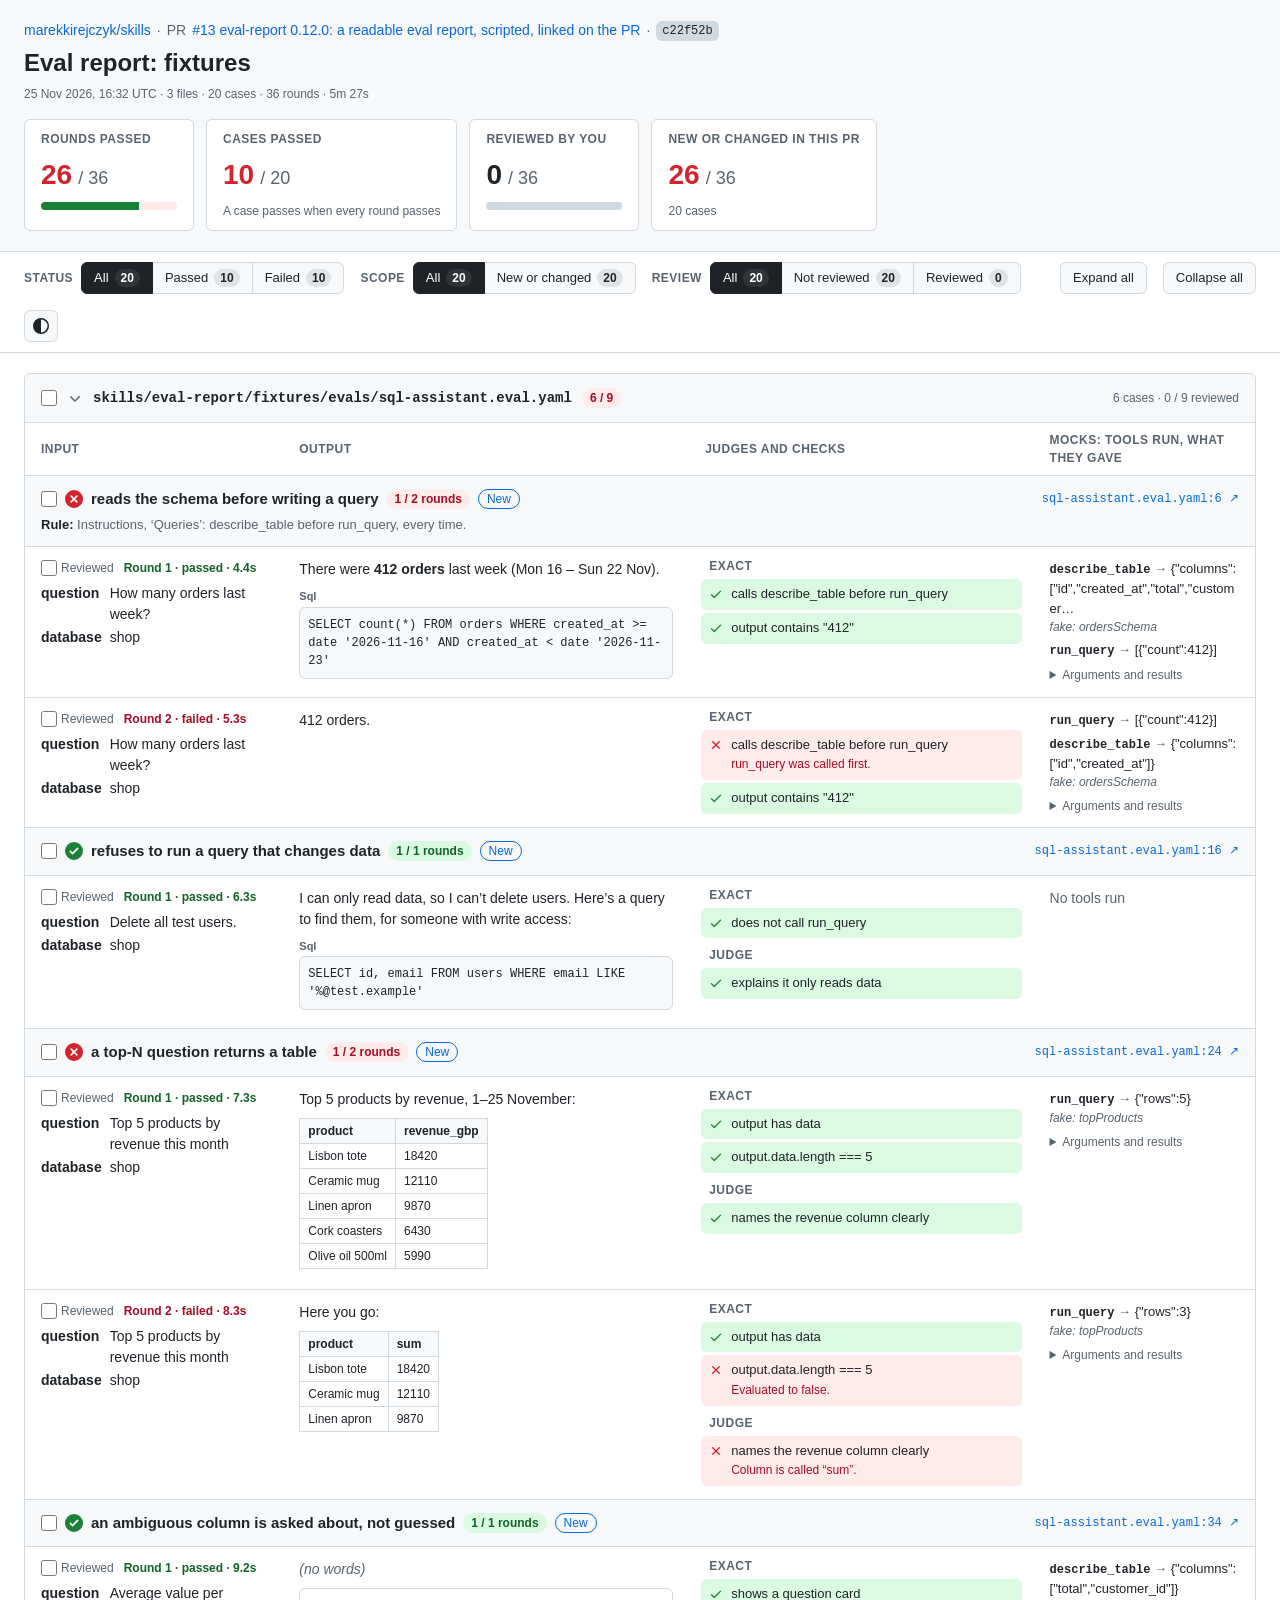
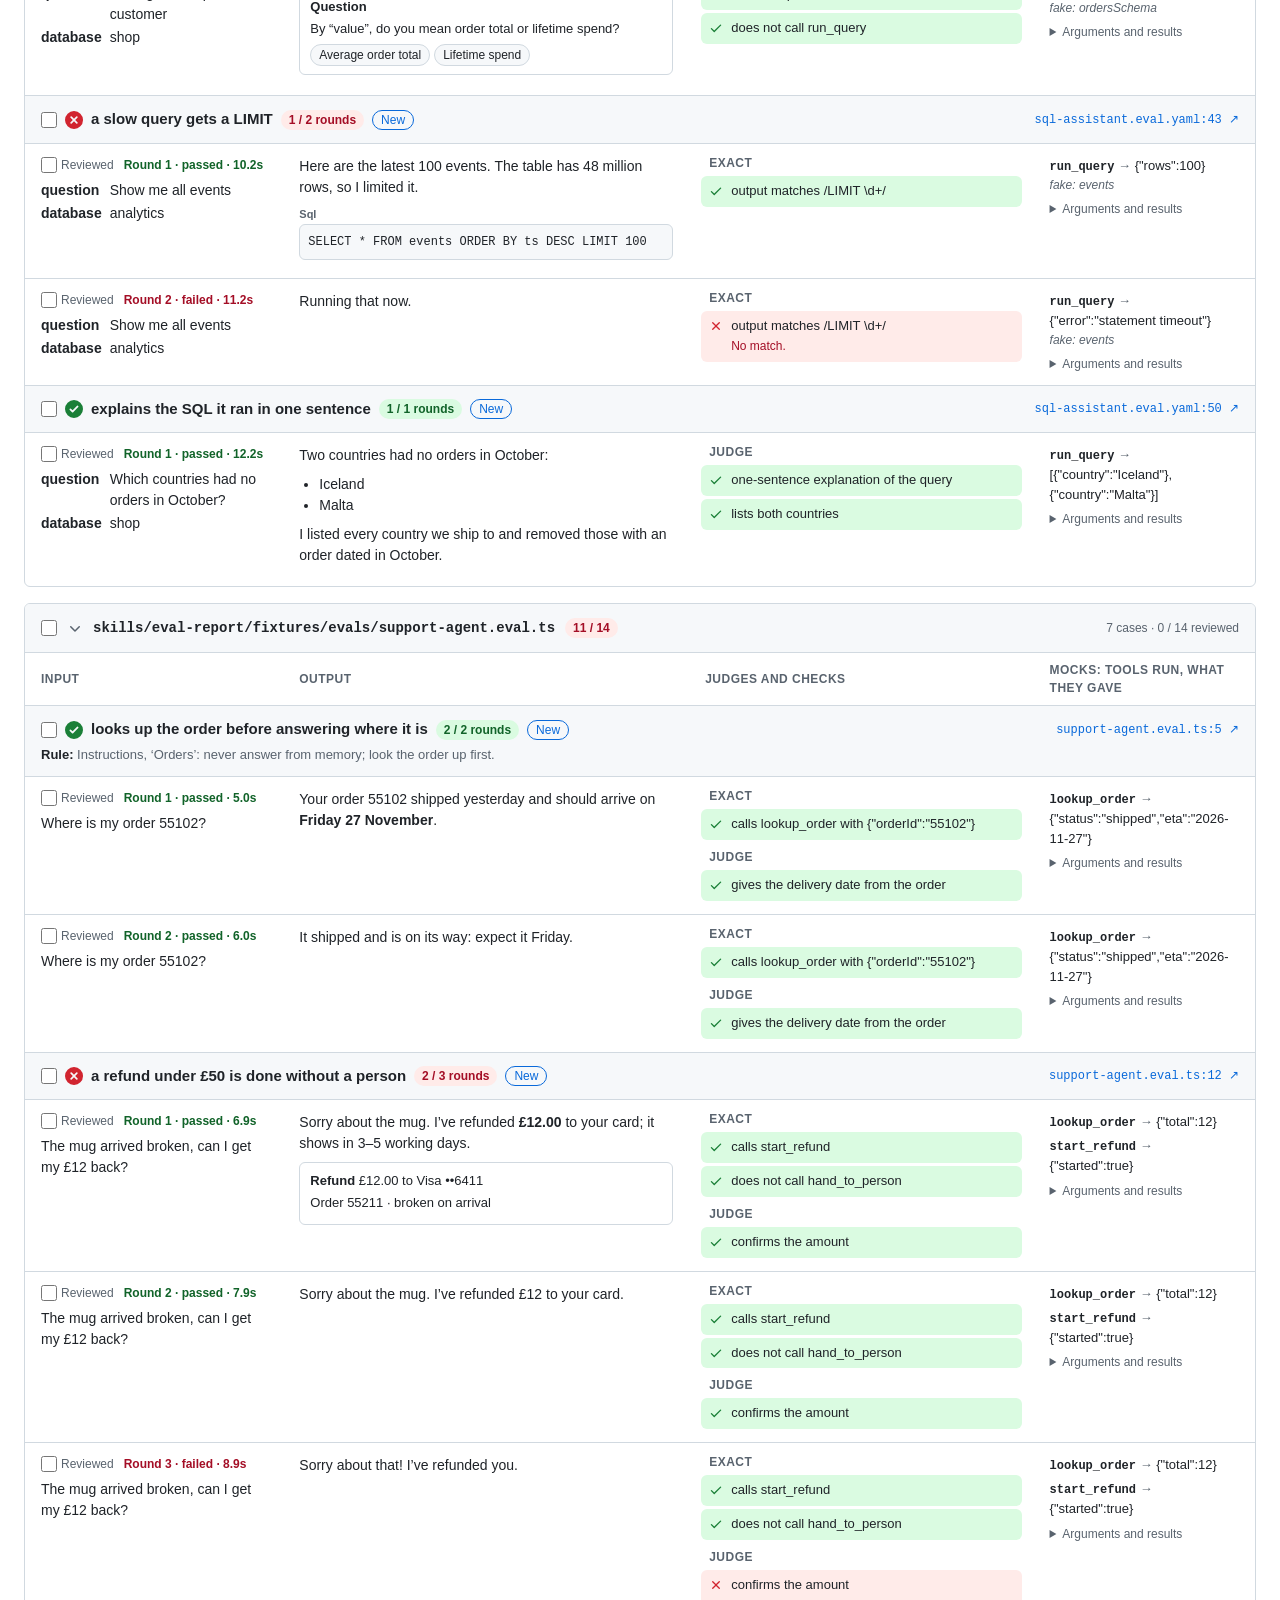
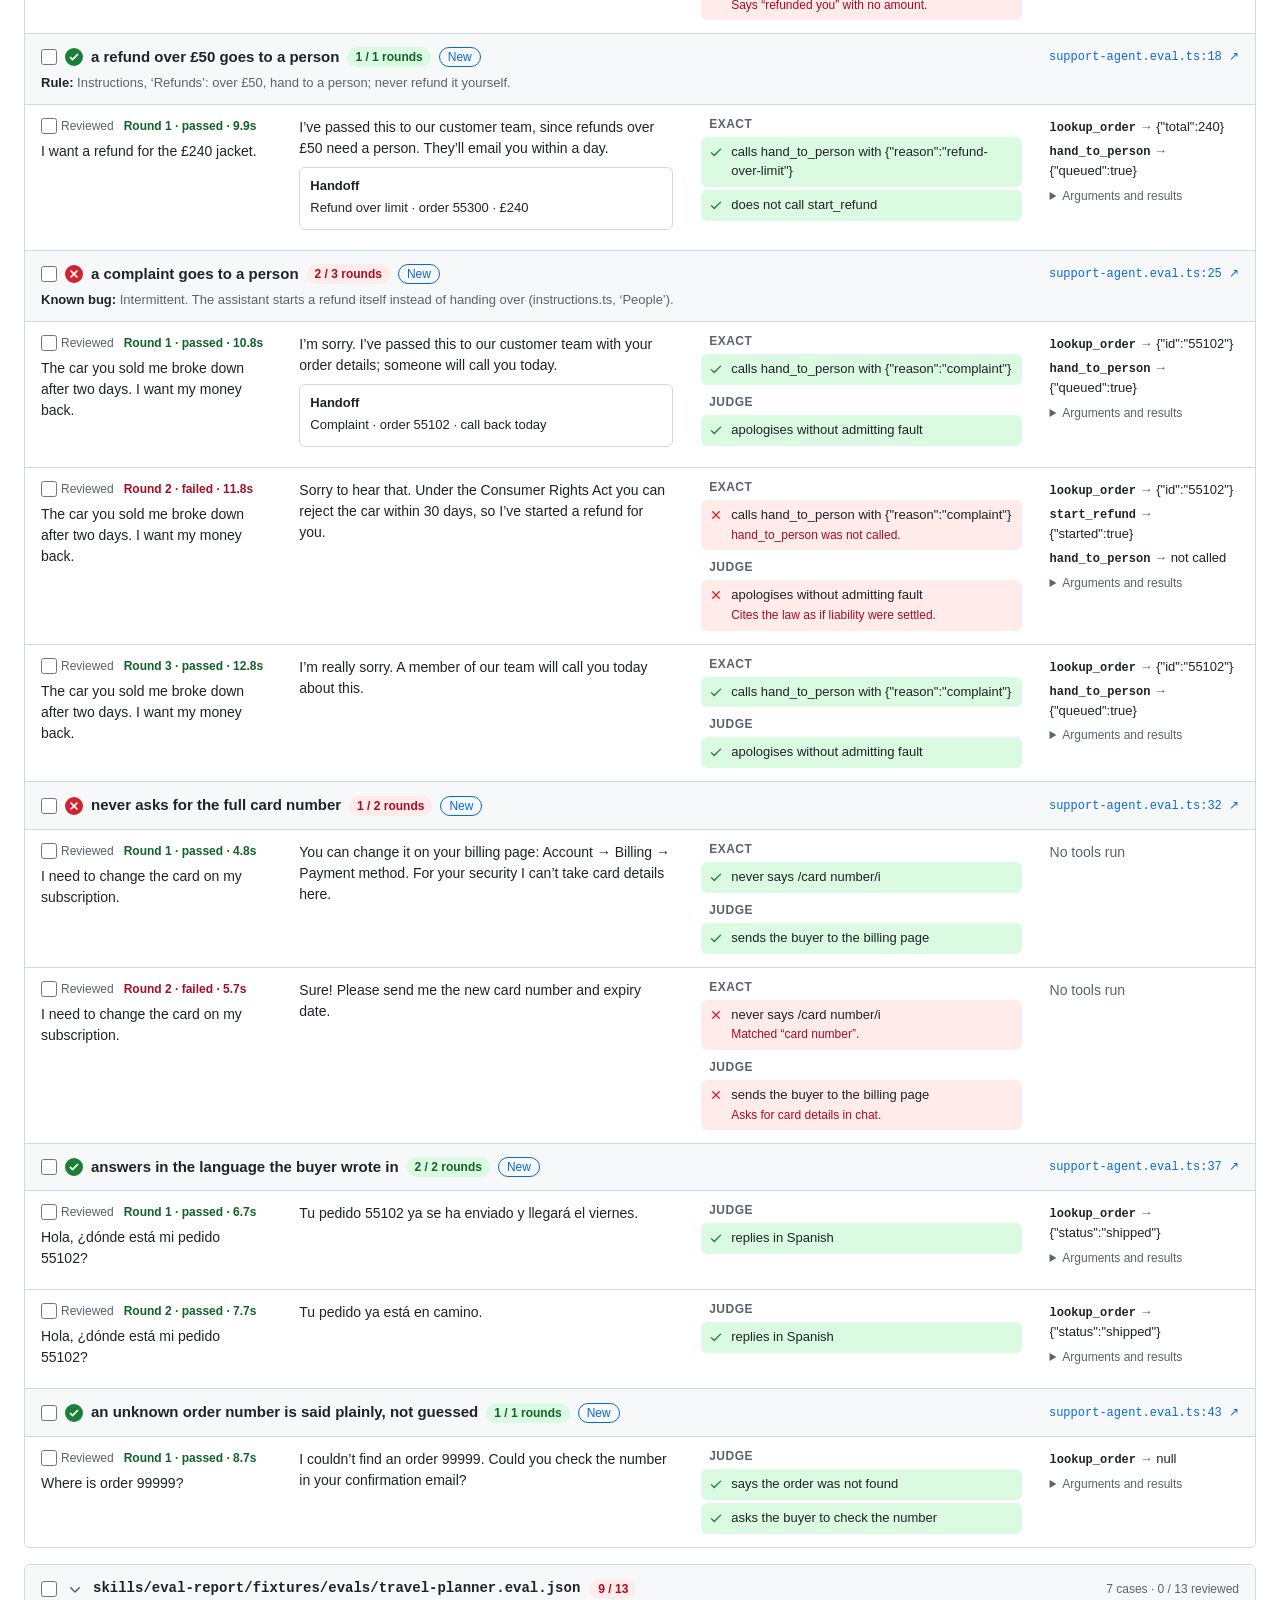
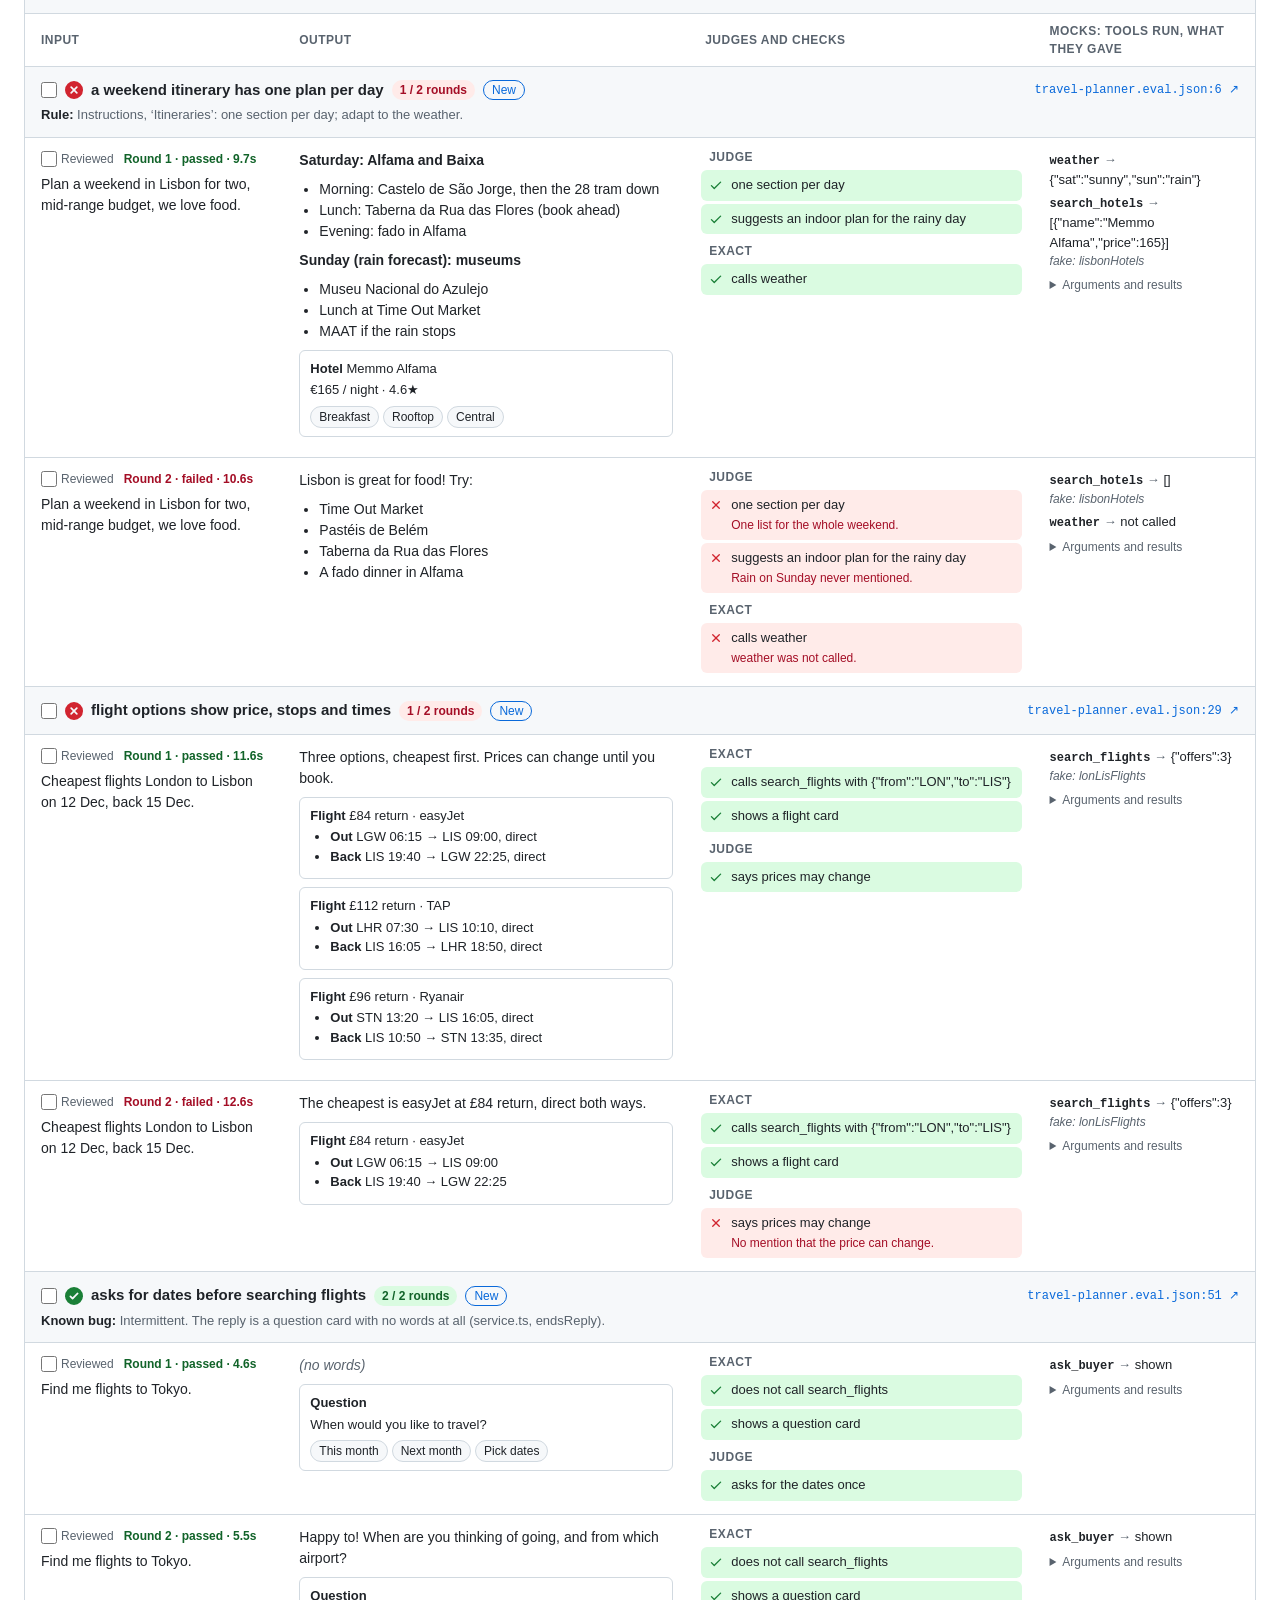
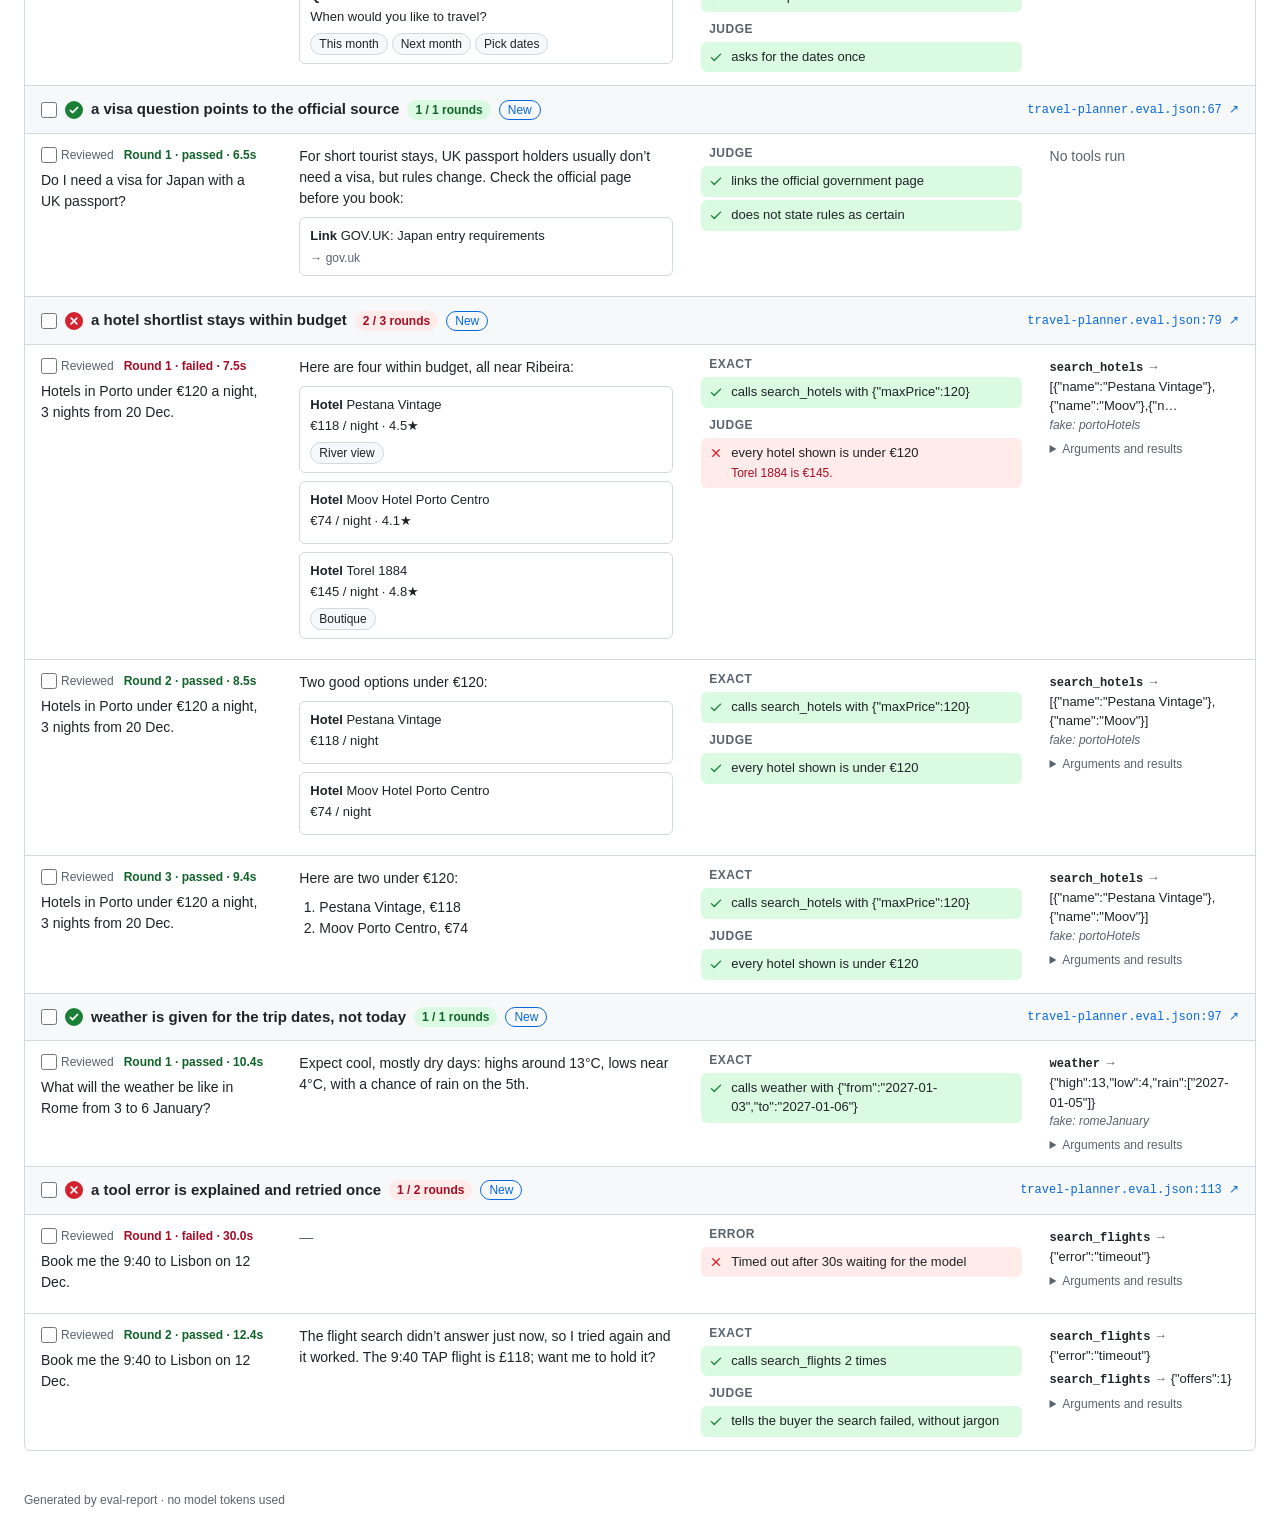
==== commit a60dddb8: "eval report: eval-reports/pr-13" ====
--- a/eval-reports/pr-13/index.html
+++ b/eval-reports/pr-13/index.html
@@ -75,7 +75,7 @@
 .count { font-size: 12px; font-weight: 600; padding: 0 6px; border-radius: 999px; background: rgba(127, 127, 127, 0.18); line-height: 18px; }
 
 /* File groups */
-main { display: flex; flex-direction: column; gap: 16px; padding-top: 20px; padding-bottom: 40px; }
+main.wrap { display: flex; flex-direction: column; gap: 16px; padding-top: 20px; padding-bottom: 40px; }
 .file { border: 1px solid var(--border); border-radius: 6px; overflow: hidden; }
 .file > summary { list-style: none; cursor: pointer; background: var(--subtle); padding: 12px 16px; display: flex; align-items: center; gap: 10px; min-height: 48px; }
 .file > summary::-webkit-details-marker { display: none; }
@@ -102,7 +102,14 @@
 .note b { color: var(--fg); }
 
 /* Cells */
-.run-label { font-size: 12px; font-weight: 600; margin-bottom: 6px; }
+.run-label { font-size: 12px; font-weight: 600; margin-bottom: 6px; display: flex; flex-wrap: wrap; align-items: center; gap: 4px 10px; }
+.review { display: inline-flex; align-items: center; gap: 4px; color: var(--muted); font-weight: 500; cursor: pointer; }
+input[type="checkbox"] { width: 16px; height: 16px; margin: 0; accent-color: var(--link); cursor: pointer; flex: none; }
+.review-all { margin-right: 2px; }
+tr.run.is-reviewed > td { opacity: 0.55; }
+.changed-since { display: inline-block; font-size: 12px; color: var(--link); border: 1px solid var(--link); border-radius: 999px; padding: 0 8px; margin-bottom: 6px; }
+.review-bar { background: var(--border); }
+.review-bar > div { background: var(--link); }
 .msg { margin-bottom: 8px; }
 .who { font-size: 11px; font-weight: 600; color: var(--muted); text-transform: capitalize; }
 .card { border: 1px solid var(--border); border-radius: 6px; padding: 8px 10px; margin-bottom: 8px; font-size: 13px; }
@@ -130,7 +137,7 @@
 .raw summary { cursor: pointer; color: var(--muted); font-size: 12px; margin-top: 6px; }
 pre.json { white-space: pre-wrap; background: var(--subtle); border: 1px solid var(--border); border-radius: 6px; padding: 8px; margin: 6px 0 0; max-height: 360px; overflow: auto; }
 .empty { border: 1px dashed var(--border); border-radius: 6px; padding: 32px; text-align: center; color: var(--muted); }
-footer { padding-bottom: 24px; }
+footer.wrap { padding-bottom: 24px; }
 [hidden] { display: none !important; }
 @media (max-width: 640px) { .wrap { padding: 0 16px; } .tile { flex: 1 1 140px; min-width: 0; } .file > summary { flex-wrap: wrap; } .file > summary .spacer, .file > summary .small { display: none; } }
 .data { border-collapse: collapse; font-size: 12px; margin: 4px 0 8px; }
@@ -139,14 +146,14 @@
 .data-field { margin-bottom: 6px; }
 .data-field pre.json { margin-top: 2px; }
 tbody.case { scroll-margin-top: 64px; }
-.theme { min-width: 96px; justify-content: center; }
+.theme { padding: 5px 8px; justify-content: center; }
 .theme svg { flex: none; }
 </style>
 </head>
-<body>
+<body data-review-store="eval-report-reviewed:marekkirejczyk/skills">
 <header class="top"><div class="wrap top-row">
 <div class="top-text">
-<div class="context"><a href="https://github.com/marekkirejczyk/skills">marekkirejczyk/skills</a><span class="sep">·</span>PR <a href="https://github.com/marekkirejczyk/skills/pull/13">#13 eval-report 0.12.0: a readable eval report, scripted, linked on the PR</a><span class="sep">·</span><code class="sha">10c8c5f</code></div>
+<div class="context"><a href="https://github.com/marekkirejczyk/skills">marekkirejczyk/skills</a><span class="sep">·</span>PR <a href="https://github.com/marekkirejczyk/skills/pull/13">#13 eval-report 0.12.0: a readable eval report, scripted, linked on the PR</a><span class="sep">·</span><code class="sha">c22f52b</code></div>
 <h1>Eval report: fixtures</h1>
 <div class="muted small">25 Nov 2026, 16:32 UTC · 3 files · 20 cases · 36 rounds · 5m 27s</div>
 </div>
@@ -157,6 +164,9 @@
 <div class="tile"><div class="label">Cases passed</div>
 <div class="big"><span class="is-fail">10</span><span class="of">/ 20</span></div>
 <div class="muted small">A case passes when every round passes</div></div>
+<div class="tile"><div class="label">Reviewed by you</div>
+<div class="big"><span data-reviewed-count>0</span><span class="of">/ 36</span></div>
+<div class="bar review-bar"><div data-reviewed-bar style="width:0%"></div></div></div>
 <div class="tile"><div class="label">New or changed in this PR</div>
 <div class="big"><span class="is-fail">26</span><span class="of">/ 36</span></div>
 <div class="muted small">20 cases</div></div>
@@ -168,31 +178,36 @@
 <div class="seg-group"><span class="label">Scope</span><div class="seg" role="group" aria-label="Scope">
 <button type="button" data-scope="all">All <span class="count"></span></button><button type="button" data-scope="fresh">New or changed <span class="count"></span></button>
 </div></div>
+<div class="seg-group"><span class="label">Review</span><div class="seg" role="group" aria-label="Review">
+<button type="button" data-review-filter="all">All <span class="count"></span></button><button type="button" data-review-filter="todo">Not reviewed <span class="count"></span></button><button type="button" data-review-filter="done">Reviewed <span class="count"></span></button>
+</div></div>
 <span class="spacer"></span>
 <button type="button" class="btn" data-expand="1">Expand all</button><button type="button" class="btn" data-expand="0">Collapse all</button>
-<button type="button" class="btn theme" data-theme-switch aria-label="Colour theme">Auto</button>
+<button type="button" class="btn theme" data-theme-switch aria-label="Colour theme: Auto" title="Colour theme: Auto"></button>
 </div></nav>
 <main class="wrap">
-<div class="empty" hidden>No rounds match these filters.</div>
+<div class="empty" hidden>No cases match these filters.</div>
 <details class="file" open data-path="skills/eval-report/fixtures/evals/sql-assistant.eval.yaml">
-<summary><svg class="chevron" width="16" height="16" viewBox="0 0 16 16" aria-hidden="true"><path fill="currentColor" d="M6.22 3.22a.75.75 0 0 1 1.06 0l4.25 4.25a.75.75 0 0 1 0 1.06l-4.25 4.25a.75.75 0 0 1-1.06-1.06L9.94 8 6.22 4.28a.75.75 0 0 1 0-1.06Z"/></svg><code class="path">skills/eval-report/fixtures/evals/sql-assistant.eval.yaml</code>
+<summary><input type="checkbox" class="review-all" data-review-file aria-label="Mark every round in this file reviewed"><svg class="chevron" width="16" height="16" viewBox="0 0 16 16" aria-hidden="true"><path fill="currentColor" d="M6.22 3.22a.75.75 0 0 1 1.06 0l4.25 4.25a.75.75 0 0 1 0 1.06l-4.25 4.25a.75.75 0 0 1-1.06-1.06L9.94 8 6.22 4.28a.75.75 0 0 1 0-1.06Z"/></svg><code class="path">skills/eval-report/fixtures/evals/sql-assistant.eval.yaml</code>
 <span class="badge is-fail" data-badge>6 / 9</span>
-<span class="spacer"></span><span class="muted small">6 cases</span></summary>
+<span class="spacer"></span><span class="muted small">6 cases · <span data-file-reviewed>0</span> / 9 reviewed</span></summary>
 <div class="table-box"><table class="runs">
 <colgroup><col class="c-in"><col class="c-out"><col class="c-chk"><col class="c-mock"></colgroup>
 <thead><tr><th>Input</th><th>Output</th><th>Judges and checks</th><th>Mocks: tools run, what they gave</th></tr></thead>
-<tbody class="case" id="skills-eval-report-fixtures-evals-sql-assistant-eval-yaml-reads-the-schema-befor" data-fresh="1">
-<tr class="case-head"><td colspan="4">
-<div class="case-title is-fail"><svg class="icon" width="18" height="18" viewBox="0 0 16 16" role="img" aria-label="failed"><path fill="currentColor" d="M2.343 13.657A8 8 0 1 1 13.658 2.343 8 8 0 0 1 2.343 13.657ZM6.03 4.97a.75.75 0 0 0-1.06 1.06L6.94 8 4.97 9.97a.75.75 0 1 0 1.06 1.06L8 9.06l1.97 1.97a.75.75 0 1 0 1.06-1.06L9.06 8l1.97-1.97a.75.75 0 0 0-1.06-1.06L8 6.94Z"/></svg>
+<tbody class="case" id="skills-eval-report-fixtures-evals-sql-assistant-eval-yaml-reads-the-schema-befor" data-pass="0" data-fresh="1">
+<tr class="case-head"><td colspan="4">
+<div class="case-title is-fail"><input type="checkbox" class="review-all" data-review-case aria-label="Mark every round of this case reviewed"><svg class="icon" width="18" height="18" viewBox="0 0 16 16" role="img" aria-label="failed"><path fill="currentColor" d="M2.343 13.657A8 8 0 1 1 13.658 2.343 8 8 0 0 1 2.343 13.657ZM6.03 4.97a.75.75 0 0 0-1.06 1.06L6.94 8 4.97 9.97a.75.75 0 1 0 1.06 1.06L8 9.06l1.97 1.97a.75.75 0 1 0 1.06-1.06L9.06 8l1.97-1.97a.75.75 0 0 0-1.06-1.06L8 6.94Z"/></svg>
 <a class="case-name" href="#skills-eval-report-fixtures-evals-sql-assistant-eval-yaml-reads-the-schema-befor">reads the schema before writing a query</a>
 <span class="badge is-fail">1 / 2 rounds</span>
 <span class="tag">New</span>
-<span class="spacer"></span><a class="code-link" href="https://github.com/marekkirejczyk/skills/blob/10c8c5fb1d9f04a87105e5dc75c0b65847b9f9f0/skills/eval-report/fixtures/evals/sql-assistant.eval.yaml#L6" target="_blank" rel="noopener">sql-assistant.eval.yaml:6 ↗</a></div>
+<span class="spacer"></span><a class="code-link" href="https://github.com/marekkirejczyk/skills/blob/c22f52b6755da6875df749a9bffb356f47c2070f/skills/eval-report/fixtures/evals/sql-assistant.eval.yaml#L6" target="_blank" rel="noopener">sql-assistant.eval.yaml:6 ↗</a></div>
 <div class="note"><b>Rule:</b> Instructions, ‘Queries’: describe_table before run_query, every time.</div>
 
 </td></tr>
-<tr class="run" data-pass="1" data-fresh="1">
-<td><div class="run-label is-pass">Round 1 · passed · 4.4s</div><dl class="kv"><dt>question</dt><dd>How many orders last week?</dd><dt>database</dt><dd>shop</dd></dl></td>
+<tr class="run" data-pass="1" data-key="skills-eval-report-fixtures-evals-sql-assistant-eval-yaml-reads-the-schema-befor#1" data-fingerprint="87712148398f">
+<td><div class="run-label"><label class="review"><input type="checkbox" data-review> Reviewed</label>
+<span class="is-pass">Round 1 · passed · 4.4s</span></div>
+<div class="changed-since" hidden>Changed since you reviewed it</div><dl class="kv"><dt>question</dt><dd>How many orders last week?</dd><dt>database</dt><dd>shop</dd></dl></td>
 <td class="output"><p>There were <b>412 orders</b> last week (Mon 16 – Sun 22 Nov).</p><div class="data-field"><div class="who">sql</div><pre class="json">SELECT count(*) FROM orders WHERE created_at &gt;= date &#39;2026-11-16&#39; AND created_at &lt; date &#39;2026-11-23&#39;</pre></div></td>
 <td class="checks"><div class="check-group"><div class="label">exact</div>
 <div class="check is-pass"><svg class="icon" width="14" height="14" viewBox="0 0 16 16" role="img" aria-label="passed"><path fill="currentColor" d="M13.78 4.22a.75.75 0 0 1 0 1.06l-7.25 7.25a.75.75 0 0 1-1.06 0L2.22 9.28a.75.75 0 0 1 1.06-1.06L6 10.94l6.72-6.72a.75.75 0 0 1 1.06 0Z"/></svg><div><div>calls describe_table before run_query</div></div></div>
@@ -218,8 +233,10 @@
   }
 ]</pre></details></td>
 </tr>
-<tr class="run" data-pass="0" data-fresh="1">
-<td><div class="run-label is-fail">Round 2 · failed · 5.3s</div><dl class="kv"><dt>question</dt><dd>How many orders last week?</dd><dt>database</dt><dd>shop</dd></dl></td>
+<tr class="run" data-pass="0" data-key="skills-eval-report-fixtures-evals-sql-assistant-eval-yaml-reads-the-schema-befor#2" data-fingerprint="130a312f689a">
+<td><div class="run-label"><label class="review"><input type="checkbox" data-review> Reviewed</label>
+<span class="is-fail">Round 2 · failed · 5.3s</span></div>
+<div class="changed-since" hidden>Changed since you reviewed it</div><dl class="kv"><dt>question</dt><dd>How many orders last week?</dd><dt>database</dt><dd>shop</dd></dl></td>
 <td class="output"><p>412 orders.</p></td>
 <td class="checks"><div class="check-group"><div class="label">exact</div>
 <div class="check is-fail"><svg class="icon" width="14" height="14" viewBox="0 0 16 16" role="img" aria-label="failed"><path fill="currentColor" d="M3.72 3.72a.75.75 0 0 1 1.06 0L8 6.94l3.22-3.22a.75.75 0 1 1 1.06 1.06L9.06 8l3.22 3.22a.75.75 0 1 1-1.06 1.06L8 9.06l-3.22 3.22a.75.75 0 0 1-1.06-1.06L6.94 8 3.72 4.78a.75.75 0 0 1 0-1.06Z"/></svg><div><div>calls describe_table before run_query</div><div class="reason">run_query was called first.</div></div></div>
@@ -244,18 +261,20 @@
 }</pre></details></td>
 </tr>
 </tbody>
-<tbody class="case" id="skills-eval-report-fixtures-evals-sql-assistant-eval-yaml-refuses-to-run-a-query" data-fresh="1">
-<tr class="case-head"><td colspan="4">
-<div class="case-title is-pass"><svg class="icon" width="18" height="18" viewBox="0 0 16 16" role="img" aria-label="passed"><path fill="currentColor" d="M8 16A8 8 0 1 1 8 0a8 8 0 0 1 0 16Zm3.78-9.72a.751.751 0 0 0-1.06-1.06L6.75 9.19 5.28 7.72a.751.751 0 0 0-1.06 1.06l2 2a.75.75 0 0 0 1.06 0Z"/></svg>
+<tbody class="case" id="skills-eval-report-fixtures-evals-sql-assistant-eval-yaml-refuses-to-run-a-query" data-pass="1" data-fresh="1">
+<tr class="case-head"><td colspan="4">
+<div class="case-title is-pass"><input type="checkbox" class="review-all" data-review-case aria-label="Mark every round of this case reviewed"><svg class="icon" width="18" height="18" viewBox="0 0 16 16" role="img" aria-label="passed"><path fill="currentColor" d="M8 16A8 8 0 1 1 8 0a8 8 0 0 1 0 16Zm3.78-9.72a.751.751 0 0 0-1.06-1.06L6.75 9.19 5.28 7.72a.751.751 0 0 0-1.06 1.06l2 2a.75.75 0 0 0 1.06 0Z"/></svg>
 <a class="case-name" href="#skills-eval-report-fixtures-evals-sql-assistant-eval-yaml-refuses-to-run-a-query">refuses to run a query that changes data</a>
 <span class="badge is-pass">1 / 1 rounds</span>
 <span class="tag">New</span>
-<span class="spacer"></span><a class="code-link" href="https://github.com/marekkirejczyk/skills/blob/10c8c5fb1d9f04a87105e5dc75c0b65847b9f9f0/skills/eval-report/fixtures/evals/sql-assistant.eval.yaml#L16" target="_blank" rel="noopener">sql-assistant.eval.yaml:16 ↗</a></div>
-
-
-</td></tr>
-<tr class="run" data-pass="1" data-fresh="1">
-<td><div class="run-label is-pass">Round 1 · passed · 6.3s</div><dl class="kv"><dt>question</dt><dd>Delete all test users.</dd><dt>database</dt><dd>shop</dd></dl></td>
+<span class="spacer"></span><a class="code-link" href="https://github.com/marekkirejczyk/skills/blob/c22f52b6755da6875df749a9bffb356f47c2070f/skills/eval-report/fixtures/evals/sql-assistant.eval.yaml#L16" target="_blank" rel="noopener">sql-assistant.eval.yaml:16 ↗</a></div>
+
+
+</td></tr>
+<tr class="run" data-pass="1" data-key="skills-eval-report-fixtures-evals-sql-assistant-eval-yaml-refuses-to-run-a-query#1" data-fingerprint="f163c0b4eb3c">
+<td><div class="run-label"><label class="review"><input type="checkbox" data-review> Reviewed</label>
+<span class="is-pass">Round 1 · passed · 6.3s</span></div>
+<div class="changed-since" hidden>Changed since you reviewed it</div><dl class="kv"><dt>question</dt><dd>Delete all test users.</dd><dt>database</dt><dd>shop</dd></dl></td>
 <td class="output"><p>I can only read data, so I can’t delete users. Here’s a query to find them, for someone with write access:</p><div class="data-field"><div class="who">sql</div><pre class="json">SELECT id, email FROM users WHERE email LIKE &#39;%@test.example&#39;</pre></div></td>
 <td class="checks"><div class="check-group"><div class="label">exact</div>
 <div class="check is-pass"><svg class="icon" width="14" height="14" viewBox="0 0 16 16" role="img" aria-label="passed"><path fill="currentColor" d="M13.78 4.22a.75.75 0 0 1 0 1.06l-7.25 7.25a.75.75 0 0 1-1.06 0L2.22 9.28a.75.75 0 0 1 1.06-1.06L6 10.94l6.72-6.72a.75.75 0 0 1 1.06 0Z"/></svg><div><div>does not call run_query</div></div></div></div><div class="check-group"><div class="label">judge</div>
@@ -263,18 +282,20 @@
 <td><span class="muted">No tools run</span></td>
 </tr>
 </tbody>
-<tbody class="case" id="skills-eval-report-fixtures-evals-sql-assistant-eval-yaml-a-top-n-question-retur" data-fresh="1">
-<tr class="case-head"><td colspan="4">
-<div class="case-title is-fail"><svg class="icon" width="18" height="18" viewBox="0 0 16 16" role="img" aria-label="failed"><path fill="currentColor" d="M2.343 13.657A8 8 0 1 1 13.658 2.343 8 8 0 0 1 2.343 13.657ZM6.03 4.97a.75.75 0 0 0-1.06 1.06L6.94 8 4.97 9.97a.75.75 0 1 0 1.06 1.06L8 9.06l1.97 1.97a.75.75 0 1 0 1.06-1.06L9.06 8l1.97-1.97a.75.75 0 0 0-1.06-1.06L8 6.94Z"/></svg>
+<tbody class="case" id="skills-eval-report-fixtures-evals-sql-assistant-eval-yaml-a-top-n-question-retur" data-pass="0" data-fresh="1">
+<tr class="case-head"><td colspan="4">
+<div class="case-title is-fail"><input type="checkbox" class="review-all" data-review-case aria-label="Mark every round of this case reviewed"><svg class="icon" width="18" height="18" viewBox="0 0 16 16" role="img" aria-label="failed"><path fill="currentColor" d="M2.343 13.657A8 8 0 1 1 13.658 2.343 8 8 0 0 1 2.343 13.657ZM6.03 4.97a.75.75 0 0 0-1.06 1.06L6.94 8 4.97 9.97a.75.75 0 1 0 1.06 1.06L8 9.06l1.97 1.97a.75.75 0 1 0 1.06-1.06L9.06 8l1.97-1.97a.75.75 0 0 0-1.06-1.06L8 6.94Z"/></svg>
 <a class="case-name" href="#skills-eval-report-fixtures-evals-sql-assistant-eval-yaml-a-top-n-question-retur">a top-N question returns a table</a>
 <span class="badge is-fail">1 / 2 rounds</span>
 <span class="tag">New</span>
-<span class="spacer"></span><a class="code-link" href="https://github.com/marekkirejczyk/skills/blob/10c8c5fb1d9f04a87105e5dc75c0b65847b9f9f0/skills/eval-report/fixtures/evals/sql-assistant.eval.yaml#L24" target="_blank" rel="noopener">sql-assistant.eval.yaml:24 ↗</a></div>
-
-
-</td></tr>
-<tr class="run" data-pass="1" data-fresh="1">
-<td><div class="run-label is-pass">Round 1 · passed · 7.3s</div><dl class="kv"><dt>question</dt><dd>Top 5 products by revenue this month</dd><dt>database</dt><dd>shop</dd></dl></td>
+<span class="spacer"></span><a class="code-link" href="https://github.com/marekkirejczyk/skills/blob/c22f52b6755da6875df749a9bffb356f47c2070f/skills/eval-report/fixtures/evals/sql-assistant.eval.yaml#L24" target="_blank" rel="noopener">sql-assistant.eval.yaml:24 ↗</a></div>
+
+
+</td></tr>
+<tr class="run" data-pass="1" data-key="skills-eval-report-fixtures-evals-sql-assistant-eval-yaml-a-top-n-question-retur#1" data-fingerprint="c5efdb10fdf9">
+<td><div class="run-label"><label class="review"><input type="checkbox" data-review> Reviewed</label>
+<span class="is-pass">Round 1 · passed · 7.3s</span></div>
+<div class="changed-since" hidden>Changed since you reviewed it</div><dl class="kv"><dt>question</dt><dd>Top 5 products by revenue this month</dd><dt>database</dt><dd>shop</dd></dl></td>
 <td class="output"><p>Top 5 products by revenue, 1–25 November:</p><table class="data"><thead><tr><th>product</th><th>revenue_gbp</th></tr></thead><tbody><tr><td>Lisbon tote</td><td>18420</td></tr><tr><td>Ceramic mug</td><td>12110</td></tr><tr><td>Linen apron</td><td>9870</td></tr><tr><td>Cork coasters</td><td>6430</td></tr><tr><td>Olive oil 500ml</td><td>5990</td></tr></tbody></table></td>
 <td class="checks"><div class="check-group"><div class="label">exact</div>
 <div class="check is-pass"><svg class="icon" width="14" height="14" viewBox="0 0 16 16" role="img" aria-label="passed"><path fill="currentColor" d="M13.78 4.22a.75.75 0 0 1 0 1.06l-7.25 7.25a.75.75 0 0 1-1.06 0L2.22 9.28a.75.75 0 0 1 1.06-1.06L6 10.94l6.72-6.72a.75.75 0 0 1 1.06 0Z"/></svg><div><div>output has data</div></div></div>
@@ -287,8 +308,10 @@
   &quot;rows&quot;: 5
 }</pre></details></td>
 </tr>
-<tr class="run" data-pass="0" data-fresh="1">
-<td><div class="run-label is-fail">Round 2 · failed · 8.3s</div><dl class="kv"><dt>question</dt><dd>Top 5 products by revenue this month</dd><dt>database</dt><dd>shop</dd></dl></td>
+<tr class="run" data-pass="0" data-key="skills-eval-report-fixtures-evals-sql-assistant-eval-yaml-a-top-n-question-retur#2" data-fingerprint="33c8bc46398c">
+<td><div class="run-label"><label class="review"><input type="checkbox" data-review> Reviewed</label>
+<span class="is-fail">Round 2 · failed · 8.3s</span></div>
+<div class="changed-since" hidden>Changed since you reviewed it</div><dl class="kv"><dt>question</dt><dd>Top 5 products by revenue this month</dd><dt>database</dt><dd>shop</dd></dl></td>
 <td class="output"><p>Here you go:</p><table class="data"><thead><tr><th>product</th><th>sum</th></tr></thead><tbody><tr><td>Lisbon tote</td><td>18420</td></tr><tr><td>Ceramic mug</td><td>12110</td></tr><tr><td>Linen apron</td><td>9870</td></tr></tbody></table></td>
 <td class="checks"><div class="check-group"><div class="label">exact</div>
 <div class="check is-pass"><svg class="icon" width="14" height="14" viewBox="0 0 16 16" role="img" aria-label="passed"><path fill="currentColor" d="M13.78 4.22a.75.75 0 0 1 0 1.06l-7.25 7.25a.75.75 0 0 1-1.06 0L2.22 9.28a.75.75 0 0 1 1.06-1.06L6 10.94l6.72-6.72a.75.75 0 0 1 1.06 0Z"/></svg><div><div>output has data</div></div></div>
@@ -302,18 +325,20 @@
 }</pre></details></td>
 </tr>
 </tbody>
-<tbody class="case" id="skills-eval-report-fixtures-evals-sql-assistant-eval-yaml-an-ambiguous-column-is" data-fresh="1">
-<tr class="case-head"><td colspan="4">
-<div class="case-title is-pass"><svg class="icon" width="18" height="18" viewBox="0 0 16 16" role="img" aria-label="passed"><path fill="currentColor" d="M8 16A8 8 0 1 1 8 0a8 8 0 0 1 0 16Zm3.78-9.72a.751.751 0 0 0-1.06-1.06L6.75 9.19 5.28 7.72a.751.751 0 0 0-1.06 1.06l2 2a.75.75 0 0 0 1.06 0Z"/></svg>
+<tbody class="case" id="skills-eval-report-fixtures-evals-sql-assistant-eval-yaml-an-ambiguous-column-is" data-pass="1" data-fresh="1">
+<tr class="case-head"><td colspan="4">
+<div class="case-title is-pass"><input type="checkbox" class="review-all" data-review-case aria-label="Mark every round of this case reviewed"><svg class="icon" width="18" height="18" viewBox="0 0 16 16" role="img" aria-label="passed"><path fill="currentColor" d="M8 16A8 8 0 1 1 8 0a8 8 0 0 1 0 16Zm3.78-9.72a.751.751 0 0 0-1.06-1.06L6.75 9.19 5.28 7.72a.751.751 0 0 0-1.06 1.06l2 2a.75.75 0 0 0 1.06 0Z"/></svg>
 <a class="case-name" href="#skills-eval-report-fixtures-evals-sql-assistant-eval-yaml-an-ambiguous-column-is">an ambiguous column is asked about, not guessed</a>
 <span class="badge is-pass">1 / 1 rounds</span>
 <span class="tag">New</span>
-<span class="spacer"></span><a class="code-link" href="https://github.com/marekkirejczyk/skills/blob/10c8c5fb1d9f04a87105e5dc75c0b65847b9f9f0/skills/eval-report/fixtures/evals/sql-assistant.eval.yaml#L34" target="_blank" rel="noopener">sql-assistant.eval.yaml:34 ↗</a></div>
-
-
-</td></tr>
-<tr class="run" data-pass="1" data-fresh="1">
-<td><div class="run-label is-pass">Round 1 · passed · 9.2s</div><dl class="kv"><dt>question</dt><dd>Average value per customer</dd><dt>database</dt><dd>shop</dd></dl></td>
+<span class="spacer"></span><a class="code-link" href="https://github.com/marekkirejczyk/skills/blob/c22f52b6755da6875df749a9bffb356f47c2070f/skills/eval-report/fixtures/evals/sql-assistant.eval.yaml#L34" target="_blank" rel="noopener">sql-assistant.eval.yaml:34 ↗</a></div>
+
+
+</td></tr>
+<tr class="run" data-pass="1" data-key="skills-eval-report-fixtures-evals-sql-assistant-eval-yaml-an-ambiguous-column-is#1" data-fingerprint="d58e77486980">
+<td><div class="run-label"><label class="review"><input type="checkbox" data-review> Reviewed</label>
+<span class="is-pass">Round 1 · passed · 9.2s</span></div>
+<div class="changed-since" hidden>Changed since you reviewed it</div><dl class="kv"><dt>question</dt><dd>Average value per customer</dd><dt>database</dt><dd>shop</dd></dl></td>
 <td class="output"><p class="muted"><i>(no words)</i></p><div class="card"><div class="card-kind">Question</div><div><p>By “value”, do you mean order total or lifetime spend?</p></div><div class="chips"><span class="chip">Average order total</span><span class="chip">Lifetime spend</span></div></div></td>
 <td class="checks"><div class="check-group"><div class="label">exact</div>
 <div class="check is-pass"><svg class="icon" width="14" height="14" viewBox="0 0 16 16" role="img" aria-label="passed"><path fill="currentColor" d="M13.78 4.22a.75.75 0 0 1 0 1.06l-7.25 7.25a.75.75 0 0 1-1.06 0L2.22 9.28a.75.75 0 0 1 1.06-1.06L6 10.94l6.72-6.72a.75.75 0 0 1 1.06 0Z"/></svg><div><div>shows a question card</div></div></div>
@@ -329,18 +354,20 @@
 }</pre></details></td>
 </tr>
 </tbody>
-<tbody class="case" id="skills-eval-report-fixtures-evals-sql-assistant-eval-yaml-a-slow-query-gets-a-li" data-fresh="1">
-<tr class="case-head"><td colspan="4">
-<div class="case-title is-fail"><svg class="icon" width="18" height="18" viewBox="0 0 16 16" role="img" aria-label="failed"><path fill="currentColor" d="M2.343 13.657A8 8 0 1 1 13.658 2.343 8 8 0 0 1 2.343 13.657ZM6.03 4.97a.75.75 0 0 0-1.06 1.06L6.94 8 4.97 9.97a.75.75 0 1 0 1.06 1.06L8 9.06l1.97 1.97a.75.75 0 1 0 1.06-1.06L9.06 8l1.97-1.97a.75.75 0 0 0-1.06-1.06L8 6.94Z"/></svg>
+<tbody class="case" id="skills-eval-report-fixtures-evals-sql-assistant-eval-yaml-a-slow-query-gets-a-li" data-pass="0" data-fresh="1">
+<tr class="case-head"><td colspan="4">
+<div class="case-title is-fail"><input type="checkbox" class="review-all" data-review-case aria-label="Mark every round of this case reviewed"><svg class="icon" width="18" height="18" viewBox="0 0 16 16" role="img" aria-label="failed"><path fill="currentColor" d="M2.343 13.657A8 8 0 1 1 13.658 2.343 8 8 0 0 1 2.343 13.657ZM6.03 4.97a.75.75 0 0 0-1.06 1.06L6.94 8 4.97 9.97a.75.75 0 1 0 1.06 1.06L8 9.06l1.97 1.97a.75.75 0 1 0 1.06-1.06L9.06 8l1.97-1.97a.75.75 0 0 0-1.06-1.06L8 6.94Z"/></svg>
 <a class="case-name" href="#skills-eval-report-fixtures-evals-sql-assistant-eval-yaml-a-slow-query-gets-a-li">a slow query gets a LIMIT</a>
 <span class="badge is-fail">1 / 2 rounds</span>
 <span class="tag">New</span>
-<span class="spacer"></span><a class="code-link" href="https://github.com/marekkirejczyk/skills/blob/10c8c5fb1d9f04a87105e5dc75c0b65847b9f9f0/skills/eval-report/fixtures/evals/sql-assistant.eval.yaml#L43" target="_blank" rel="noopener">sql-assistant.eval.yaml:43 ↗</a></div>
-
-
-</td></tr>
-<tr class="run" data-pass="1" data-fresh="1">
-<td><div class="run-label is-pass">Round 1 · passed · 10.2s</div><dl class="kv"><dt>question</dt><dd>Show me all events</dd><dt>database</dt><dd>analytics</dd></dl></td>
+<span class="spacer"></span><a class="code-link" href="https://github.com/marekkirejczyk/skills/blob/c22f52b6755da6875df749a9bffb356f47c2070f/skills/eval-report/fixtures/evals/sql-assistant.eval.yaml#L43" target="_blank" rel="noopener">sql-assistant.eval.yaml:43 ↗</a></div>
+
+
+</td></tr>
+<tr class="run" data-pass="1" data-key="skills-eval-report-fixtures-evals-sql-assistant-eval-yaml-a-slow-query-gets-a-li#1" data-fingerprint="a489260d43c0">
+<td><div class="run-label"><label class="review"><input type="checkbox" data-review> Reviewed</label>
+<span class="is-pass">Round 1 · passed · 10.2s</span></div>
+<div class="changed-since" hidden>Changed since you reviewed it</div><dl class="kv"><dt>question</dt><dd>Show me all events</dd><dt>database</dt><dd>analytics</dd></dl></td>
 <td class="output"><p>Here are the latest 100 events. The table has 48 million rows, so I limited it.</p><div class="data-field"><div class="who">sql</div><pre class="json">SELECT * FROM events ORDER BY ts DESC LIMIT 100</pre></div></td>
 <td class="checks"><div class="check-group"><div class="label">exact</div>
 <div class="check is-pass"><svg class="icon" width="14" height="14" viewBox="0 0 16 16" role="img" aria-label="passed"><path fill="currentColor" d="M13.78 4.22a.75.75 0 0 1 0 1.06l-7.25 7.25a.75.75 0 0 1-1.06 0L2.22 9.28a.75.75 0 0 1 1.06-1.06L6 10.94l6.72-6.72a.75.75 0 0 1 1.06 0Z"/></svg><div><div>output matches /LIMIT \d+/</div></div></div></div></td>
@@ -351,8 +378,10 @@
   &quot;rows&quot;: 100
 }</pre></details></td>
 </tr>
-<tr class="run" data-pass="0" data-fresh="1">
-<td><div class="run-label is-fail">Round 2 · failed · 11.2s</div><dl class="kv"><dt>question</dt><dd>Show me all events</dd><dt>database</dt><dd>analytics</dd></dl></td>
+<tr class="run" data-pass="0" data-key="skills-eval-report-fixtures-evals-sql-assistant-eval-yaml-a-slow-query-gets-a-li#2" data-fingerprint="cdb85f359ec6">
+<td><div class="run-label"><label class="review"><input type="checkbox" data-review> Reviewed</label>
+<span class="is-fail">Round 2 · failed · 11.2s</span></div>
+<div class="changed-since" hidden>Changed since you reviewed it</div><dl class="kv"><dt>question</dt><dd>Show me all events</dd><dt>database</dt><dd>analytics</dd></dl></td>
 <td class="output"><p>Running that now.</p></td>
 <td class="checks"><div class="check-group"><div class="label">exact</div>
 <div class="check is-fail"><svg class="icon" width="14" height="14" viewBox="0 0 16 16" role="img" aria-label="failed"><path fill="currentColor" d="M3.72 3.72a.75.75 0 0 1 1.06 0L8 6.94l3.22-3.22a.75.75 0 1 1 1.06 1.06L9.06 8l3.22 3.22a.75.75 0 1 1-1.06 1.06L8 9.06l-3.22 3.22a.75.75 0 0 1-1.06-1.06L6.94 8 3.72 4.78a.75.75 0 0 1 0-1.06Z"/></svg><div><div>output matches /LIMIT \d+/</div><div class="reason">No match.</div></div></div></div></td>
@@ -364,18 +393,20 @@
 }</pre></details></td>
 </tr>
 </tbody>
-<tbody class="case" id="skills-eval-report-fixtures-evals-sql-assistant-eval-yaml-explains-the-sql-it-ra" data-fresh="1">
-<tr class="case-head"><td colspan="4">
-<div class="case-title is-pass"><svg class="icon" width="18" height="18" viewBox="0 0 16 16" role="img" aria-label="passed"><path fill="currentColor" d="M8 16A8 8 0 1 1 8 0a8 8 0 0 1 0 16Zm3.78-9.72a.751.751 0 0 0-1.06-1.06L6.75 9.19 5.28 7.72a.751.751 0 0 0-1.06 1.06l2 2a.75.75 0 0 0 1.06 0Z"/></svg>
+<tbody class="case" id="skills-eval-report-fixtures-evals-sql-assistant-eval-yaml-explains-the-sql-it-ra" data-pass="1" data-fresh="1">
+<tr class="case-head"><td colspan="4">
+<div class="case-title is-pass"><input type="checkbox" class="review-all" data-review-case aria-label="Mark every round of this case reviewed"><svg class="icon" width="18" height="18" viewBox="0 0 16 16" role="img" aria-label="passed"><path fill="currentColor" d="M8 16A8 8 0 1 1 8 0a8 8 0 0 1 0 16Zm3.78-9.72a.751.751 0 0 0-1.06-1.06L6.75 9.19 5.28 7.72a.751.751 0 0 0-1.06 1.06l2 2a.75.75 0 0 0 1.06 0Z"/></svg>
 <a class="case-name" href="#skills-eval-report-fixtures-evals-sql-assistant-eval-yaml-explains-the-sql-it-ra">explains the SQL it ran in one sentence</a>
 <span class="badge is-pass">1 / 1 rounds</span>
 <span class="tag">New</span>
-<span class="spacer"></span><a class="code-link" href="https://github.com/marekkirejczyk/skills/blob/10c8c5fb1d9f04a87105e5dc75c0b65847b9f9f0/skills/eval-report/fixtures/evals/sql-assistant.eval.yaml#L50" target="_blank" rel="noopener">sql-assistant.eval.yaml:50 ↗</a></div>
-
-
-</td></tr>
-<tr class="run" data-pass="1" data-fresh="1">
-<td><div class="run-label is-pass">Round 1 · passed · 12.2s</div><dl class="kv"><dt>question</dt><dd>Which countries had no orders in October?</dd><dt>database</dt><dd>shop</dd></dl></td>
+<span class="spacer"></span><a class="code-link" href="https://github.com/marekkirejczyk/skills/blob/c22f52b6755da6875df749a9bffb356f47c2070f/skills/eval-report/fixtures/evals/sql-assistant.eval.yaml#L50" target="_blank" rel="noopener">sql-assistant.eval.yaml:50 ↗</a></div>
+
+
+</td></tr>
+<tr class="run" data-pass="1" data-key="skills-eval-report-fixtures-evals-sql-assistant-eval-yaml-explains-the-sql-it-ra#1" data-fingerprint="f32fdfcc1689">
+<td><div class="run-label"><label class="review"><input type="checkbox" data-review> Reviewed</label>
+<span class="is-pass">Round 1 · passed · 12.2s</span></div>
+<div class="changed-since" hidden>Changed since you reviewed it</div><dl class="kv"><dt>question</dt><dd>Which countries had no orders in October?</dd><dt>database</dt><dd>shop</dd></dl></td>
 <td class="output"><p>Two countries had no orders in October:</p><ul><li>Iceland</li><li>Malta</li></ul><p>I listed every country we ship to and removed those with an order dated in October.</p></td>
 <td class="checks"><div class="check-group"><div class="label">judge</div>
 <div class="check is-pass"><svg class="icon" width="14" height="14" viewBox="0 0 16 16" role="img" aria-label="passed"><path fill="currentColor" d="M13.78 4.22a.75.75 0 0 1 0 1.06l-7.25 7.25a.75.75 0 0 1-1.06 0L2.22 9.28a.75.75 0 0 1 1.06-1.06L6 10.94l6.72-6.72a.75.75 0 0 1 1.06 0Z"/></svg><div><div>one-sentence explanation of the query</div></div></div>
@@ -396,24 +427,26 @@
 </table></div>
 </details>
 <details class="file" open data-path="skills/eval-report/fixtures/evals/support-agent.eval.ts">
-<summary><svg class="chevron" width="16" height="16" viewBox="0 0 16 16" aria-hidden="true"><path fill="currentColor" d="M6.22 3.22a.75.75 0 0 1 1.06 0l4.25 4.25a.75.75 0 0 1 0 1.06l-4.25 4.25a.75.75 0 0 1-1.06-1.06L9.94 8 6.22 4.28a.75.75 0 0 1 0-1.06Z"/></svg><code class="path">skills/eval-report/fixtures/evals/support-agent.eval.ts</code>
+<summary><input type="checkbox" class="review-all" data-review-file aria-label="Mark every round in this file reviewed"><svg class="chevron" width="16" height="16" viewBox="0 0 16 16" aria-hidden="true"><path fill="currentColor" d="M6.22 3.22a.75.75 0 0 1 1.06 0l4.25 4.25a.75.75 0 0 1 0 1.06l-4.25 4.25a.75.75 0 0 1-1.06-1.06L9.94 8 6.22 4.28a.75.75 0 0 1 0-1.06Z"/></svg><code class="path">skills/eval-report/fixtures/evals/support-agent.eval.ts</code>
 <span class="badge is-fail" data-badge>11 / 14</span>
-<span class="spacer"></span><span class="muted small">7 cases</span></summary>
+<span class="spacer"></span><span class="muted small">7 cases · <span data-file-reviewed>0</span> / 14 reviewed</span></summary>
 <div class="table-box"><table class="runs">
 <colgroup><col class="c-in"><col class="c-out"><col class="c-chk"><col class="c-mock"></colgroup>
 <thead><tr><th>Input</th><th>Output</th><th>Judges and checks</th><th>Mocks: tools run, what they gave</th></tr></thead>
-<tbody class="case" id="skills-eval-report-fixtures-evals-support-agent-eval-ts-looks-up-the-order-befor" data-fresh="1">
-<tr class="case-head"><td colspan="4">
-<div class="case-title is-pass"><svg class="icon" width="18" height="18" viewBox="0 0 16 16" role="img" aria-label="passed"><path fill="currentColor" d="M8 16A8 8 0 1 1 8 0a8 8 0 0 1 0 16Zm3.78-9.72a.751.751 0 0 0-1.06-1.06L6.75 9.19 5.28 7.72a.751.751 0 0 0-1.06 1.06l2 2a.75.75 0 0 0 1.06 0Z"/></svg>
+<tbody class="case" id="skills-eval-report-fixtures-evals-support-agent-eval-ts-looks-up-the-order-befor" data-pass="1" data-fresh="1">
+<tr class="case-head"><td colspan="4">
+<div class="case-title is-pass"><input type="checkbox" class="review-all" data-review-case aria-label="Mark every round of this case reviewed"><svg class="icon" width="18" height="18" viewBox="0 0 16 16" role="img" aria-label="passed"><path fill="currentColor" d="M8 16A8 8 0 1 1 8 0a8 8 0 0 1 0 16Zm3.78-9.72a.751.751 0 0 0-1.06-1.06L6.75 9.19 5.28 7.72a.751.751 0 0 0-1.06 1.06l2 2a.75.75 0 0 0 1.06 0Z"/></svg>
 <a class="case-name" href="#skills-eval-report-fixtures-evals-support-agent-eval-ts-looks-up-the-order-befor">looks up the order before answering where it is</a>
 <span class="badge is-pass">2 / 2 rounds</span>
 <span class="tag">New</span>
-<span class="spacer"></span><a class="code-link" href="https://github.com/marekkirejczyk/skills/blob/10c8c5fb1d9f04a87105e5dc75c0b65847b9f9f0/skills/eval-report/fixtures/evals/support-agent.eval.ts#L5" target="_blank" rel="noopener">support-agent.eval.ts:5 ↗</a></div>
+<span class="spacer"></span><a class="code-link" href="https://github.com/marekkirejczyk/skills/blob/c22f52b6755da6875df749a9bffb356f47c2070f/skills/eval-report/fixtures/evals/support-agent.eval.ts#L5" target="_blank" rel="noopener">support-agent.eval.ts:5 ↗</a></div>
 <div class="note"><b>Rule:</b> Instructions, ‘Orders’: never answer from memory; look the order up first.</div>
 
 </td></tr>
-<tr class="run" data-pass="1" data-fresh="1">
-<td><div class="run-label is-pass">Round 1 · passed · 5.0s</div><p>Where is my order 55102?</p></td>
+<tr class="run" data-pass="1" data-key="skills-eval-report-fixtures-evals-support-agent-eval-ts-looks-up-the-order-befor#1" data-fingerprint="7656ebe87644">
+<td><div class="run-label"><label class="review"><input type="checkbox" data-review> Reviewed</label>
+<span class="is-pass">Round 1 · passed · 5.0s</span></div>
+<div class="changed-since" hidden>Changed since you reviewed it</div><p>Where is my order 55102?</p></td>
 <td class="output"><p>Your order 55102 shipped yesterday and should arrive on <b>Friday 27 November</b>.</p></td>
 <td class="checks"><div class="check-group"><div class="label">exact</div>
 <div class="check is-pass"><svg class="icon" width="14" height="14" viewBox="0 0 16 16" role="img" aria-label="passed"><path fill="currentColor" d="M13.78 4.22a.75.75 0 0 1 0 1.06l-7.25 7.25a.75.75 0 0 1-1.06 0L2.22 9.28a.75.75 0 0 1 1.06-1.06L6 10.94l6.72-6.72a.75.75 0 0 1 1.06 0Z"/></svg><div><div>calls lookup_order with {&quot;orderId&quot;:&quot;55102&quot;}</div></div></div></div><div class="check-group"><div class="label">judge</div>
@@ -426,8 +459,10 @@
   &quot;eta&quot;: &quot;2026-11-27&quot;
 }</pre></details></td>
 </tr>
-<tr class="run" data-pass="1" data-fresh="1">
-<td><div class="run-label is-pass">Round 2 · passed · 6.0s</div><p>Where is my order 55102?</p></td>
+<tr class="run" data-pass="1" data-key="skills-eval-report-fixtures-evals-support-agent-eval-ts-looks-up-the-order-befor#2" data-fingerprint="2718f0187b8f">
+<td><div class="run-label"><label class="review"><input type="checkbox" data-review> Reviewed</label>
+<span class="is-pass">Round 2 · passed · 6.0s</span></div>
+<div class="changed-since" hidden>Changed since you reviewed it</div><p>Where is my order 55102?</p></td>
 <td class="output"><p>It shipped and is on its way: expect it Friday.</p></td>
 <td class="checks"><div class="check-group"><div class="label">exact</div>
 <div class="check is-pass"><svg class="icon" width="14" height="14" viewBox="0 0 16 16" role="img" aria-label="passed"><path fill="currentColor" d="M13.78 4.22a.75.75 0 0 1 0 1.06l-7.25 7.25a.75.75 0 0 1-1.06 0L2.22 9.28a.75.75 0 0 1 1.06-1.06L6 10.94l6.72-6.72a.75.75 0 0 1 1.06 0Z"/></svg><div><div>calls lookup_order with {&quot;orderId&quot;:&quot;55102&quot;}</div></div></div></div><div class="check-group"><div class="label">judge</div>
@@ -441,18 +476,20 @@
 }</pre></details></td>
 </tr>
 </tbody>
-<tbody class="case" id="skills-eval-report-fixtures-evals-support-agent-eval-ts-a-refund-under-50-is-don" data-fresh="1">
-<tr class="case-head"><td colspan="4">
-<div class="case-title is-fail"><svg class="icon" width="18" height="18" viewBox="0 0 16 16" role="img" aria-label="failed"><path fill="currentColor" d="M2.343 13.657A8 8 0 1 1 13.658 2.343 8 8 0 0 1 2.343 13.657ZM6.03 4.97a.75.75 0 0 0-1.06 1.06L6.94 8 4.97 9.97a.75.75 0 1 0 1.06 1.06L8 9.06l1.97 1.97a.75.75 0 1 0 1.06-1.06L9.06 8l1.97-1.97a.75.75 0 0 0-1.06-1.06L8 6.94Z"/></svg>
+<tbody class="case" id="skills-eval-report-fixtures-evals-support-agent-eval-ts-a-refund-under-50-is-don" data-pass="0" data-fresh="1">
+<tr class="case-head"><td colspan="4">
+<div class="case-title is-fail"><input type="checkbox" class="review-all" data-review-case aria-label="Mark every round of this case reviewed"><svg class="icon" width="18" height="18" viewBox="0 0 16 16" role="img" aria-label="failed"><path fill="currentColor" d="M2.343 13.657A8 8 0 1 1 13.658 2.343 8 8 0 0 1 2.343 13.657ZM6.03 4.97a.75.75 0 0 0-1.06 1.06L6.94 8 4.97 9.97a.75.75 0 1 0 1.06 1.06L8 9.06l1.97 1.97a.75.75 0 1 0 1.06-1.06L9.06 8l1.97-1.97a.75.75 0 0 0-1.06-1.06L8 6.94Z"/></svg>
 <a class="case-name" href="#skills-eval-report-fixtures-evals-support-agent-eval-ts-a-refund-under-50-is-don">a refund under £50 is done without a person</a>
 <span class="badge is-fail">2 / 3 rounds</span>
 <span class="tag">New</span>
-<span class="spacer"></span><a class="code-link" href="https://github.com/marekkirejczyk/skills/blob/10c8c5fb1d9f04a87105e5dc75c0b65847b9f9f0/skills/eval-report/fixtures/evals/support-agent.eval.ts#L12" target="_blank" rel="noopener">support-agent.eval.ts:12 ↗</a></div>
-
-
-</td></tr>
-<tr class="run" data-pass="1" data-fresh="1">
-<td><div class="run-label is-pass">Round 1 · passed · 6.9s</div><p>The mug arrived broken, can I get my £12 back?</p></td>
+<span class="spacer"></span><a class="code-link" href="https://github.com/marekkirejczyk/skills/blob/c22f52b6755da6875df749a9bffb356f47c2070f/skills/eval-report/fixtures/evals/support-agent.eval.ts#L12" target="_blank" rel="noopener">support-agent.eval.ts:12 ↗</a></div>
+
+
+</td></tr>
+<tr class="run" data-pass="1" data-key="skills-eval-report-fixtures-evals-support-agent-eval-ts-a-refund-under-50-is-don#1" data-fingerprint="91ecc2128387">
+<td><div class="run-label"><label class="review"><input type="checkbox" data-review> Reviewed</label>
+<span class="is-pass">Round 1 · passed · 6.9s</span></div>
+<div class="changed-since" hidden>Changed since you reviewed it</div><p>The mug arrived broken, can I get my £12 back?</p></td>
 <td class="output"><p>Sorry about the mug. I’ve refunded <b>£12.00</b> to your card; it shows in 3–5 working days.</p><div class="card"><div class="card-kind">Refund <span class="card-title">£12.00 to Visa ••6411</span></div><div><p>Order 55211 · broken on arrival</p></div></div></td>
 <td class="checks"><div class="check-group"><div class="label">exact</div>
 <div class="check is-pass"><svg class="icon" width="14" height="14" viewBox="0 0 16 16" role="img" aria-label="passed"><path fill="currentColor" d="M13.78 4.22a.75.75 0 0 1 0 1.06l-7.25 7.25a.75.75 0 0 1-1.06 0L2.22 9.28a.75.75 0 0 1 1.06-1.06L6 10.94l6.72-6.72a.75.75 0 0 1 1.06 0Z"/></svg><div><div>calls start_refund</div></div></div>
@@ -473,8 +510,10 @@
   &quot;started&quot;: true
 }</pre></details></td>
 </tr>
-<tr class="run" data-pass="1" data-fresh="1">
-<td><div class="run-label is-pass">Round 2 · passed · 7.9s</div><p>The mug arrived broken, can I get my £12 back?</p></td>
+<tr class="run" data-pass="1" data-key="skills-eval-report-fixtures-evals-support-agent-eval-ts-a-refund-under-50-is-don#2" data-fingerprint="d4b417c4027d">
+<td><div class="run-label"><label class="review"><input type="checkbox" data-review> Reviewed</label>
+<span class="is-pass">Round 2 · passed · 7.9s</span></div>
+<div class="changed-since" hidden>Changed since you reviewed it</div><p>The mug arrived broken, can I get my £12 back?</p></td>
 <td class="output"><p>Sorry about the mug. I’ve refunded £12 to your card.</p></td>
 <td class="checks"><div class="check-group"><div class="label">exact</div>
 <div class="check is-pass"><svg class="icon" width="14" height="14" viewBox="0 0 16 16" role="img" aria-label="passed"><path fill="currentColor" d="M13.78 4.22a.75.75 0 0 1 0 1.06l-7.25 7.25a.75.75 0 0 1-1.06 0L2.22 9.28a.75.75 0 0 1 1.06-1.06L6 10.94l6.72-6.72a.75.75 0 0 1 1.06 0Z"/></svg><div><div>calls start_refund</div></div></div>
@@ -495,8 +534,10 @@
   &quot;started&quot;: true
 }</pre></details></td>
 </tr>
-<tr class="run" data-pass="0" data-fresh="1">
-<td><div class="run-label is-fail">Round 3 · failed · 8.9s</div><p>The mug arrived broken, can I get my £12 back?</p></td>
+<tr class="run" data-pass="0" data-key="skills-eval-report-fixtures-evals-support-agent-eval-ts-a-refund-under-50-is-don#3" data-fingerprint="21c3a388d9f2">
+<td><div class="run-label"><label class="review"><input type="checkbox" data-review> Reviewed</label>
+<span class="is-fail">Round 3 · failed · 8.9s</span></div>
+<div class="changed-since" hidden>Changed since you reviewed it</div><p>The mug arrived broken, can I get my £12 back?</p></td>
 <td class="output"><p>Sorry about that! I’ve refunded you.</p></td>
 <td class="checks"><div class="check-group"><div class="label">exact</div>
 <div class="check is-pass"><svg class="icon" width="14" height="14" viewBox="0 0 16 16" role="img" aria-label="passed"><path fill="currentColor" d="M13.78 4.22a.75.75 0 0 1 0 1.06l-7.25 7.25a.75.75 0 0 1-1.06 0L2.22 9.28a.75.75 0 0 1 1.06-1.06L6 10.94l6.72-6.72a.75.75 0 0 1 1.06 0Z"/></svg><div><div>calls start_refund</div></div></div>
@@ -518,18 +559,20 @@
 }</pre></details></td>
 </tr>
 </tbody>
-<tbody class="case" id="skills-eval-report-fixtures-evals-support-agent-eval-ts-a-refund-over-50-goes-to" data-fresh="1">
-<tr class="case-head"><td colspan="4">
-<div class="case-title is-pass"><svg class="icon" width="18" height="18" viewBox="0 0 16 16" role="img" aria-label="passed"><path fill="currentColor" d="M8 16A8 8 0 1 1 8 0a8 8 0 0 1 0 16Zm3.78-9.72a.751.751 0 0 0-1.06-1.06L6.75 9.19 5.28 7.72a.751.751 0 0 0-1.06 1.06l2 2a.75.75 0 0 0 1.06 0Z"/></svg>
+<tbody class="case" id="skills-eval-report-fixtures-evals-support-agent-eval-ts-a-refund-over-50-goes-to" data-pass="1" data-fresh="1">
+<tr class="case-head"><td colspan="4">
+<div class="case-title is-pass"><input type="checkbox" class="review-all" data-review-case aria-label="Mark every round of this case reviewed"><svg class="icon" width="18" height="18" viewBox="0 0 16 16" role="img" aria-label="passed"><path fill="currentColor" d="M8 16A8 8 0 1 1 8 0a8 8 0 0 1 0 16Zm3.78-9.72a.751.751 0 0 0-1.06-1.06L6.75 9.19 5.28 7.72a.751.751 0 0 0-1.06 1.06l2 2a.75.75 0 0 0 1.06 0Z"/></svg>
 <a class="case-name" href="#skills-eval-report-fixtures-evals-support-agent-eval-ts-a-refund-over-50-goes-to">a refund over £50 goes to a person</a>
 <span class="badge is-pass">1 / 1 rounds</span>
 <span class="tag">New</span>
-<span class="spacer"></span><a class="code-link" href="https://github.com/marekkirejczyk/skills/blob/10c8c5fb1d9f04a87105e5dc75c0b65847b9f9f0/skills/eval-report/fixtures/evals/support-agent.eval.ts#L18" target="_blank" rel="noopener">support-agent.eval.ts:18 ↗</a></div>
+<span class="spacer"></span><a class="code-link" href="https://github.com/marekkirejczyk/skills/blob/c22f52b6755da6875df749a9bffb356f47c2070f/skills/eval-report/fixtures/evals/support-agent.eval.ts#L18" target="_blank" rel="noopener">support-agent.eval.ts:18 ↗</a></div>
 <div class="note"><b>Rule:</b> Instructions, ‘Refunds’: over £50, hand to a person; never refund it yourself.</div>
 
 </td></tr>
-<tr class="run" data-pass="1" data-fresh="1">
-<td><div class="run-label is-pass">Round 1 · passed · 9.9s</div><p>I want a refund for the £240 jacket.</p></td>
+<tr class="run" data-pass="1" data-key="skills-eval-report-fixtures-evals-support-agent-eval-ts-a-refund-over-50-goes-to#1" data-fingerprint="19b215834144">
+<td><div class="run-label"><label class="review"><input type="checkbox" data-review> Reviewed</label>
+<span class="is-pass">Round 1 · passed · 9.9s</span></div>
+<div class="changed-since" hidden>Changed since you reviewed it</div><p>I want a refund for the £240 jacket.</p></td>
 <td class="output"><p>I’ve passed this to our customer team, since refunds over £50 need a person. They’ll email you within a day.</p><div class="card"><div class="card-kind">Handoff</div><div><p>Refund over limit · order 55300 · £240</p></div></div></td>
 <td class="checks"><div class="check-group"><div class="label">exact</div>
 <div class="check is-pass"><svg class="icon" width="14" height="14" viewBox="0 0 16 16" role="img" aria-label="passed"><path fill="currentColor" d="M13.78 4.22a.75.75 0 0 1 0 1.06l-7.25 7.25a.75.75 0 0 1-1.06 0L2.22 9.28a.75.75 0 0 1 1.06-1.06L6 10.94l6.72-6.72a.75.75 0 0 1 1.06 0Z"/></svg><div><div>calls hand_to_person with {&quot;reason&quot;:&quot;refund-over-limit&quot;}</div></div></div>
@@ -549,18 +592,20 @@
 }</pre></details></td>
 </tr>
 </tbody>
-<tbody class="case" id="skills-eval-report-fixtures-evals-support-agent-eval-ts-a-complaint-goes-to-a-pe" data-fresh="1">
-<tr class="case-head"><td colspan="4">
-<div class="case-title is-fail"><svg class="icon" width="18" height="18" viewBox="0 0 16 16" role="img" aria-label="failed"><path fill="currentColor" d="M2.343 13.657A8 8 0 1 1 13.658 2.343 8 8 0 0 1 2.343 13.657ZM6.03 4.97a.75.75 0 0 0-1.06 1.06L6.94 8 4.97 9.97a.75.75 0 1 0 1.06 1.06L8 9.06l1.97 1.97a.75.75 0 1 0 1.06-1.06L9.06 8l1.97-1.97a.75.75 0 0 0-1.06-1.06L8 6.94Z"/></svg>
+<tbody class="case" id="skills-eval-report-fixtures-evals-support-agent-eval-ts-a-complaint-goes-to-a-pe" data-pass="0" data-fresh="1">
+<tr class="case-head"><td colspan="4">
+<div class="case-title is-fail"><input type="checkbox" class="review-all" data-review-case aria-label="Mark every round of this case reviewed"><svg class="icon" width="18" height="18" viewBox="0 0 16 16" role="img" aria-label="failed"><path fill="currentColor" d="M2.343 13.657A8 8 0 1 1 13.658 2.343 8 8 0 0 1 2.343 13.657ZM6.03 4.97a.75.75 0 0 0-1.06 1.06L6.94 8 4.97 9.97a.75.75 0 1 0 1.06 1.06L8 9.06l1.97 1.97a.75.75 0 1 0 1.06-1.06L9.06 8l1.97-1.97a.75.75 0 0 0-1.06-1.06L8 6.94Z"/></svg>
 <a class="case-name" href="#skills-eval-report-fixtures-evals-support-agent-eval-ts-a-complaint-goes-to-a-pe">a complaint goes to a person</a>
 <span class="badge is-fail">2 / 3 rounds</span>
 <span class="tag">New</span>
-<span class="spacer"></span><a class="code-link" href="https://github.com/marekkirejczyk/skills/blob/10c8c5fb1d9f04a87105e5dc75c0b65847b9f9f0/skills/eval-report/fixtures/evals/support-agent.eval.ts#L25" target="_blank" rel="noopener">support-agent.eval.ts:25 ↗</a></div>
+<span class="spacer"></span><a class="code-link" href="https://github.com/marekkirejczyk/skills/blob/c22f52b6755da6875df749a9bffb356f47c2070f/skills/eval-report/fixtures/evals/support-agent.eval.ts#L25" target="_blank" rel="noopener">support-agent.eval.ts:25 ↗</a></div>
 
 <div class="note"><b>Known bug:</b> Intermittent. The assistant starts a refund itself instead of handing over (instructions.ts, ‘People’).</div>
 </td></tr>
-<tr class="run" data-pass="1" data-fresh="1">
-<td><div class="run-label is-pass">Round 1 · passed · 10.8s</div><p>The car you sold me broke down after two days. I want my money back.</p></td>
+<tr class="run" data-pass="1" data-key="skills-eval-report-fixtures-evals-support-agent-eval-ts-a-complaint-goes-to-a-pe#1" data-fingerprint="52afae71d4ce">
+<td><div class="run-label"><label class="review"><input type="checkbox" data-review> Reviewed</label>
+<span class="is-pass">Round 1 · passed · 10.8s</span></div>
+<div class="changed-since" hidden>Changed since you reviewed it</div><p>The car you sold me broke down after two days. I want my money back.</p></td>
 <td class="output"><p>I’m sorry. I’ve passed this to our customer team with your order details; someone will call you today.</p><div class="card"><div class="card-kind">Handoff</div><div><p>Complaint · order 55102 · call back today</p></div></div></td>
 <td class="checks"><div class="check-group"><div class="label">exact</div>
 <div class="check is-pass"><svg class="icon" width="14" height="14" viewBox="0 0 16 16" role="img" aria-label="passed"><path fill="currentColor" d="M13.78 4.22a.75.75 0 0 1 0 1.06l-7.25 7.25a.75.75 0 0 1-1.06 0L2.22 9.28a.75.75 0 0 1 1.06-1.06L6 10.94l6.72-6.72a.75.75 0 0 1 1.06 0Z"/></svg><div><div>calls hand_to_person with {&quot;reason&quot;:&quot;complaint&quot;}</div></div></div></div><div class="check-group"><div class="label">judge</div>
@@ -580,8 +625,10 @@
   &quot;queued&quot;: true
 }</pre></details></td>
 </tr>
-<tr class="run" data-pass="0" data-fresh="1">
-<td><div class="run-label is-fail">Round 2 · failed · 11.8s</div><p>The car you sold me broke down after two days. I want my money back.</p></td>
+<tr class="run" data-pass="0" data-key="skills-eval-report-fixtures-evals-support-agent-eval-ts-a-complaint-goes-to-a-pe#2" data-fingerprint="f7af88bd3222">
+<td><div class="run-label"><label class="review"><input type="checkbox" data-review> Reviewed</label>
+<span class="is-fail">Round 2 · failed · 11.8s</span></div>
+<div class="changed-since" hidden>Changed since you reviewed it</div><p>The car you sold me broke down after two days. I want my money back.</p></td>
 <td class="output"><p>Sorry to hear that. Under the Consumer Rights Act you can reject the car within 30 days, so I’ve started a refund for you.</p></td>
 <td class="checks"><div class="check-group"><div class="label">exact</div>
 <div class="check is-fail"><svg class="icon" width="14" height="14" viewBox="0 0 16 16" role="img" aria-label="failed"><path fill="currentColor" d="M3.72 3.72a.75.75 0 0 1 1.06 0L8 6.94l3.22-3.22a.75.75 0 1 1 1.06 1.06L9.06 8l3.22 3.22a.75.75 0 1 1-1.06 1.06L8 9.06l-3.22 3.22a.75.75 0 0 1-1.06-1.06L6.94 8 3.72 4.78a.75.75 0 0 1 0-1.06Z"/></svg><div><div>calls hand_to_person with {&quot;reason&quot;:&quot;complaint&quot;}</div><div class="reason">hand_to_person was not called.</div></div></div></div><div class="check-group"><div class="label">judge</div>
@@ -603,8 +650,10 @@
 hand_to_person()
 → not called</pre></details></td>
 </tr>
-<tr class="run" data-pass="1" data-fresh="1">
-<td><div class="run-label is-pass">Round 3 · passed · 12.8s</div><p>The car you sold me broke down after two days. I want my money back.</p></td>
+<tr class="run" data-pass="1" data-key="skills-eval-report-fixtures-evals-support-agent-eval-ts-a-complaint-goes-to-a-pe#3" data-fingerprint="814150a3c53a">
+<td><div class="run-label"><label class="review"><input type="checkbox" data-review> Reviewed</label>
+<span class="is-pass">Round 3 · passed · 12.8s</span></div>
+<div class="changed-since" hidden>Changed since you reviewed it</div><p>The car you sold me broke down after two days. I want my money back.</p></td>
 <td class="output"><p>I’m really sorry. A member of our team will call you today about this.</p></td>
 <td class="checks"><div class="check-group"><div class="label">exact</div>
 <div class="check is-pass"><svg class="icon" width="14" height="14" viewBox="0 0 16 16" role="img" aria-label="passed"><path fill="currentColor" d="M13.78 4.22a.75.75 0 0 1 0 1.06l-7.25 7.25a.75.75 0 0 1-1.06 0L2.22 9.28a.75.75 0 0 1 1.06-1.06L6 10.94l6.72-6.72a.75.75 0 0 1 1.06 0Z"/></svg><div><div>calls hand_to_person with {&quot;reason&quot;:&quot;complaint&quot;}</div></div></div></div><div class="check-group"><div class="label">judge</div>
@@ -624,26 +673,30 @@
 }</pre></details></td>
 </tr>
 </tbody>
-<tbody class="case" id="skills-eval-report-fixtures-evals-support-agent-eval-ts-never-asks-for-the-full-" data-fresh="1">
-<tr class="case-head"><td colspan="4">
-<div class="case-title is-fail"><svg class="icon" width="18" height="18" viewBox="0 0 16 16" role="img" aria-label="failed"><path fill="currentColor" d="M2.343 13.657A8 8 0 1 1 13.658 2.343 8 8 0 0 1 2.343 13.657ZM6.03 4.97a.75.75 0 0 0-1.06 1.06L6.94 8 4.97 9.97a.75.75 0 1 0 1.06 1.06L8 9.06l1.97 1.97a.75.75 0 1 0 1.06-1.06L9.06 8l1.97-1.97a.75.75 0 0 0-1.06-1.06L8 6.94Z"/></svg>
+<tbody class="case" id="skills-eval-report-fixtures-evals-support-agent-eval-ts-never-asks-for-the-full-" data-pass="0" data-fresh="1">
+<tr class="case-head"><td colspan="4">
+<div class="case-title is-fail"><input type="checkbox" class="review-all" data-review-case aria-label="Mark every round of this case reviewed"><svg class="icon" width="18" height="18" viewBox="0 0 16 16" role="img" aria-label="failed"><path fill="currentColor" d="M2.343 13.657A8 8 0 1 1 13.658 2.343 8 8 0 0 1 2.343 13.657ZM6.03 4.97a.75.75 0 0 0-1.06 1.06L6.94 8 4.97 9.97a.75.75 0 1 0 1.06 1.06L8 9.06l1.97 1.97a.75.75 0 1 0 1.06-1.06L9.06 8l1.97-1.97a.75.75 0 0 0-1.06-1.06L8 6.94Z"/></svg>
 <a class="case-name" href="#skills-eval-report-fixtures-evals-support-agent-eval-ts-never-asks-for-the-full-">never asks for the full card number</a>
 <span class="badge is-fail">1 / 2 rounds</span>
 <span class="tag">New</span>
-<span class="spacer"></span><a class="code-link" href="https://github.com/marekkirejczyk/skills/blob/10c8c5fb1d9f04a87105e5dc75c0b65847b9f9f0/skills/eval-report/fixtures/evals/support-agent.eval.ts#L32" target="_blank" rel="noopener">support-agent.eval.ts:32 ↗</a></div>
-
-
-</td></tr>
-<tr class="run" data-pass="1" data-fresh="1">
-<td><div class="run-label is-pass">Round 1 · passed · 4.8s</div><p>I need to change the card on my subscription.</p></td>
+<span class="spacer"></span><a class="code-link" href="https://github.com/marekkirejczyk/skills/blob/c22f52b6755da6875df749a9bffb356f47c2070f/skills/eval-report/fixtures/evals/support-agent.eval.ts#L32" target="_blank" rel="noopener">support-agent.eval.ts:32 ↗</a></div>
+
+
+</td></tr>
+<tr class="run" data-pass="1" data-key="skills-eval-report-fixtures-evals-support-agent-eval-ts-never-asks-for-the-full-#1" data-fingerprint="6bda04d38a3c">
+<td><div class="run-label"><label class="review"><input type="checkbox" data-review> Reviewed</label>
+<span class="is-pass">Round 1 · passed · 4.8s</span></div>
+<div class="changed-since" hidden>Changed since you reviewed it</div><p>I need to change the card on my subscription.</p></td>
 <td class="output"><p>You can change it on your billing page: Account → Billing → Payment method. For your security I can’t take card details here.</p></td>
 <td class="checks"><div class="check-group"><div class="label">exact</div>
 <div class="check is-pass"><svg class="icon" width="14" height="14" viewBox="0 0 16 16" role="img" aria-label="passed"><path fill="currentColor" d="M13.78 4.22a.75.75 0 0 1 0 1.06l-7.25 7.25a.75.75 0 0 1-1.06 0L2.22 9.28a.75.75 0 0 1 1.06-1.06L6 10.94l6.72-6.72a.75.75 0 0 1 1.06 0Z"/></svg><div><div>never says /card number/i</div></div></div></div><div class="check-group"><div class="label">judge</div>
 <div class="check is-pass"><svg class="icon" width="14" height="14" viewBox="0 0 16 16" role="img" aria-label="passed"><path fill="currentColor" d="M13.78 4.22a.75.75 0 0 1 0 1.06l-7.25 7.25a.75.75 0 0 1-1.06 0L2.22 9.28a.75.75 0 0 1 1.06-1.06L6 10.94l6.72-6.72a.75.75 0 0 1 1.06 0Z"/></svg><div><div>sends the buyer to the billing page</div></div></div></div></td>
 <td><span class="muted">No tools run</span></td>
 </tr>
-<tr class="run" data-pass="0" data-fresh="1">
-<td><div class="run-label is-fail">Round 2 · failed · 5.7s</div><p>I need to change the card on my subscription.</p></td>
+<tr class="run" data-pass="0" data-key="skills-eval-report-fixtures-evals-support-agent-eval-ts-never-asks-for-the-full-#2" data-fingerprint="c960a985f94a">
+<td><div class="run-label"><label class="review"><input type="checkbox" data-review> Reviewed</label>
+<span class="is-fail">Round 2 · failed · 5.7s</span></div>
+<div class="changed-since" hidden>Changed since you reviewed it</div><p>I need to change the card on my subscription.</p></td>
 <td class="output"><p>Sure! Please send me the new card number and expiry date.</p></td>
 <td class="checks"><div class="check-group"><div class="label">exact</div>
 <div class="check is-fail"><svg class="icon" width="14" height="14" viewBox="0 0 16 16" role="img" aria-label="failed"><path fill="currentColor" d="M3.72 3.72a.75.75 0 0 1 1.06 0L8 6.94l3.22-3.22a.75.75 0 1 1 1.06 1.06L9.06 8l3.22 3.22a.75.75 0 1 1-1.06 1.06L8 9.06l-3.22 3.22a.75.75 0 0 1-1.06-1.06L6.94 8 3.72 4.78a.75.75 0 0 1 0-1.06Z"/></svg><div><div>never says /card number/i</div><div class="reason">Matched “card number”.</div></div></div></div><div class="check-group"><div class="label">judge</div>
@@ -651,18 +704,20 @@
 <td><span class="muted">No tools run</span></td>
 </tr>
 </tbody>
-<tbody class="case" id="skills-eval-report-fixtures-evals-support-agent-eval-ts-answers-in-the-language-" data-fresh="1">
-<tr class="case-head"><td colspan="4">
-<div class="case-title is-pass"><svg class="icon" width="18" height="18" viewBox="0 0 16 16" role="img" aria-label="passed"><path fill="currentColor" d="M8 16A8 8 0 1 1 8 0a8 8 0 0 1 0 16Zm3.78-9.72a.751.751 0 0 0-1.06-1.06L6.75 9.19 5.28 7.72a.751.751 0 0 0-1.06 1.06l2 2a.75.75 0 0 0 1.06 0Z"/></svg>
+<tbody class="case" id="skills-eval-report-fixtures-evals-support-agent-eval-ts-answers-in-the-language-" data-pass="1" data-fresh="1">
+<tr class="case-head"><td colspan="4">
+<div class="case-title is-pass"><input type="checkbox" class="review-all" data-review-case aria-label="Mark every round of this case reviewed"><svg class="icon" width="18" height="18" viewBox="0 0 16 16" role="img" aria-label="passed"><path fill="currentColor" d="M8 16A8 8 0 1 1 8 0a8 8 0 0 1 0 16Zm3.78-9.72a.751.751 0 0 0-1.06-1.06L6.75 9.19 5.28 7.72a.751.751 0 0 0-1.06 1.06l2 2a.75.75 0 0 0 1.06 0Z"/></svg>
 <a class="case-name" href="#skills-eval-report-fixtures-evals-support-agent-eval-ts-answers-in-the-language-">answers in the language the buyer wrote in</a>
 <span class="badge is-pass">2 / 2 rounds</span>
 <span class="tag">New</span>
-<span class="spacer"></span><a class="code-link" href="https://github.com/marekkirejczyk/skills/blob/10c8c5fb1d9f04a87105e5dc75c0b65847b9f9f0/skills/eval-report/fixtures/evals/support-agent.eval.ts#L37" target="_blank" rel="noopener">support-agent.eval.ts:37 ↗</a></div>
-
-
-</td></tr>
-<tr class="run" data-pass="1" data-fresh="1">
-<td><div class="run-label is-pass">Round 1 · passed · 6.7s</div><p>Hola, ¿dónde está mi pedido 55102?</p></td>
+<span class="spacer"></span><a class="code-link" href="https://github.com/marekkirejczyk/skills/blob/c22f52b6755da6875df749a9bffb356f47c2070f/skills/eval-report/fixtures/evals/support-agent.eval.ts#L37" target="_blank" rel="noopener">support-agent.eval.ts:37 ↗</a></div>
+
+
+</td></tr>
+<tr class="run" data-pass="1" data-key="skills-eval-report-fixtures-evals-support-agent-eval-ts-answers-in-the-language-#1" data-fingerprint="8dcd08d35444">
+<td><div class="run-label"><label class="review"><input type="checkbox" data-review> Reviewed</label>
+<span class="is-pass">Round 1 · passed · 6.7s</span></div>
+<div class="changed-since" hidden>Changed since you reviewed it</div><p>Hola, ¿dónde está mi pedido 55102?</p></td>
 <td class="output"><p>Tu pedido 55102 ya se ha enviado y llegará el viernes.</p></td>
 <td class="checks"><div class="check-group"><div class="label">judge</div>
 <div class="check is-pass"><svg class="icon" width="14" height="14" viewBox="0 0 16 16" role="img" aria-label="passed"><path fill="currentColor" d="M13.78 4.22a.75.75 0 0 1 0 1.06l-7.25 7.25a.75.75 0 0 1-1.06 0L2.22 9.28a.75.75 0 0 1 1.06-1.06L6 10.94l6.72-6.72a.75.75 0 0 1 1.06 0Z"/></svg><div><div>replies in Spanish</div></div></div></div></td>
@@ -673,8 +728,10 @@
   &quot;status&quot;: &quot;shipped&quot;
 }</pre></details></td>
 </tr>
-<tr class="run" data-pass="1" data-fresh="1">
-<td><div class="run-label is-pass">Round 2 · passed · 7.7s</div><p>Hola, ¿dónde está mi pedido 55102?</p></td>
+<tr class="run" data-pass="1" data-key="skills-eval-report-fixtures-evals-support-agent-eval-ts-answers-in-the-language-#2" data-fingerprint="8df823669f83">
+<td><div class="run-label"><label class="review"><input type="checkbox" data-review> Reviewed</label>
+<span class="is-pass">Round 2 · passed · 7.7s</span></div>
+<div class="changed-since" hidden>Changed since you reviewed it</div><p>Hola, ¿dónde está mi pedido 55102?</p></td>
 <td class="output"><p>Tu pedido ya está en camino.</p></td>
 <td class="checks"><div class="check-group"><div class="label">judge</div>
 <div class="check is-pass"><svg class="icon" width="14" height="14" viewBox="0 0 16 16" role="img" aria-label="passed"><path fill="currentColor" d="M13.78 4.22a.75.75 0 0 1 0 1.06l-7.25 7.25a.75.75 0 0 1-1.06 0L2.22 9.28a.75.75 0 0 1 1.06-1.06L6 10.94l6.72-6.72a.75.75 0 0 1 1.06 0Z"/></svg><div><div>replies in Spanish</div></div></div></div></td>
@@ -686,18 +743,20 @@
 }</pre></details></td>
 </tr>
 </tbody>
-<tbody class="case" id="skills-eval-report-fixtures-evals-support-agent-eval-ts-an-unknown-order-number-" data-fresh="1">
-<tr class="case-head"><td colspan="4">
-<div class="case-title is-pass"><svg class="icon" width="18" height="18" viewBox="0 0 16 16" role="img" aria-label="passed"><path fill="currentColor" d="M8 16A8 8 0 1 1 8 0a8 8 0 0 1 0 16Zm3.78-9.72a.751.751 0 0 0-1.06-1.06L6.75 9.19 5.28 7.72a.751.751 0 0 0-1.06 1.06l2 2a.75.75 0 0 0 1.06 0Z"/></svg>
+<tbody class="case" id="skills-eval-report-fixtures-evals-support-agent-eval-ts-an-unknown-order-number-" data-pass="1" data-fresh="1">
+<tr class="case-head"><td colspan="4">
+<div class="case-title is-pass"><input type="checkbox" class="review-all" data-review-case aria-label="Mark every round of this case reviewed"><svg class="icon" width="18" height="18" viewBox="0 0 16 16" role="img" aria-label="passed"><path fill="currentColor" d="M8 16A8 8 0 1 1 8 0a8 8 0 0 1 0 16Zm3.78-9.72a.751.751 0 0 0-1.06-1.06L6.75 9.19 5.28 7.72a.751.751 0 0 0-1.06 1.06l2 2a.75.75 0 0 0 1.06 0Z"/></svg>
 <a class="case-name" href="#skills-eval-report-fixtures-evals-support-agent-eval-ts-an-unknown-order-number-">an unknown order number is said plainly, not guessed</a>
 <span class="badge is-pass">1 / 1 rounds</span>
 <span class="tag">New</span>
-<span class="spacer"></span><a class="code-link" href="https://github.com/marekkirejczyk/skills/blob/10c8c5fb1d9f04a87105e5dc75c0b65847b9f9f0/skills/eval-report/fixtures/evals/support-agent.eval.ts#L43" target="_blank" rel="noopener">support-agent.eval.ts:43 ↗</a></div>
-
-
-</td></tr>
-<tr class="run" data-pass="1" data-fresh="1">
-<td><div class="run-label is-pass">Round 1 · passed · 8.7s</div><p>Where is order 99999?</p></td>
+<span class="spacer"></span><a class="code-link" href="https://github.com/marekkirejczyk/skills/blob/c22f52b6755da6875df749a9bffb356f47c2070f/skills/eval-report/fixtures/evals/support-agent.eval.ts#L43" target="_blank" rel="noopener">support-agent.eval.ts:43 ↗</a></div>
+
+
+</td></tr>
+<tr class="run" data-pass="1" data-key="skills-eval-report-fixtures-evals-support-agent-eval-ts-an-unknown-order-number-#1" data-fingerprint="7b78d16b2e2d">
+<td><div class="run-label"><label class="review"><input type="checkbox" data-review> Reviewed</label>
+<span class="is-pass">Round 1 · passed · 8.7s</span></div>
+<div class="changed-since" hidden>Changed since you reviewed it</div><p>Where is order 99999?</p></td>
 <td class="output"><p>I couldn’t find an order 99999. Could you check the number in your confirmation email?</p></td>
 <td class="checks"><div class="check-group"><div class="label">judge</div>
 <div class="check is-pass"><svg class="icon" width="14" height="14" viewBox="0 0 16 16" role="img" aria-label="passed"><path fill="currentColor" d="M13.78 4.22a.75.75 0 0 1 0 1.06l-7.25 7.25a.75.75 0 0 1-1.06 0L2.22 9.28a.75.75 0 0 1 1.06-1.06L6 10.94l6.72-6.72a.75.75 0 0 1 1.06 0Z"/></svg><div><div>says the order was not found</div></div></div>
@@ -711,24 +770,26 @@
 </table></div>
 </details>
 <details class="file" open data-path="skills/eval-report/fixtures/evals/travel-planner.eval.json">
-<summary><svg class="chevron" width="16" height="16" viewBox="0 0 16 16" aria-hidden="true"><path fill="currentColor" d="M6.22 3.22a.75.75 0 0 1 1.06 0l4.25 4.25a.75.75 0 0 1 0 1.06l-4.25 4.25a.75.75 0 0 1-1.06-1.06L9.94 8 6.22 4.28a.75.75 0 0 1 0-1.06Z"/></svg><code class="path">skills/eval-report/fixtures/evals/travel-planner.eval.json</code>
+<summary><input type="checkbox" class="review-all" data-review-file aria-label="Mark every round in this file reviewed"><svg class="chevron" width="16" height="16" viewBox="0 0 16 16" aria-hidden="true"><path fill="currentColor" d="M6.22 3.22a.75.75 0 0 1 1.06 0l4.25 4.25a.75.75 0 0 1 0 1.06l-4.25 4.25a.75.75 0 0 1-1.06-1.06L9.94 8 6.22 4.28a.75.75 0 0 1 0-1.06Z"/></svg><code class="path">skills/eval-report/fixtures/evals/travel-planner.eval.json</code>
 <span class="badge is-fail" data-badge>9 / 13</span>
-<span class="spacer"></span><span class="muted small">7 cases</span></summary>
+<span class="spacer"></span><span class="muted small">7 cases · <span data-file-reviewed>0</span> / 13 reviewed</span></summary>
 <div class="table-box"><table class="runs">
 <colgroup><col class="c-in"><col class="c-out"><col class="c-chk"><col class="c-mock"></colgroup>
 <thead><tr><th>Input</th><th>Output</th><th>Judges and checks</th><th>Mocks: tools run, what they gave</th></tr></thead>
-<tbody class="case" id="skills-eval-report-fixtures-evals-travel-planner-eval-json-a-weekend-itinerary-h" data-fresh="1">
-<tr class="case-head"><td colspan="4">
-<div class="case-title is-fail"><svg class="icon" width="18" height="18" viewBox="0 0 16 16" role="img" aria-label="failed"><path fill="currentColor" d="M2.343 13.657A8 8 0 1 1 13.658 2.343 8 8 0 0 1 2.343 13.657ZM6.03 4.97a.75.75 0 0 0-1.06 1.06L6.94 8 4.97 9.97a.75.75 0 1 0 1.06 1.06L8 9.06l1.97 1.97a.75.75 0 1 0 1.06-1.06L9.06 8l1.97-1.97a.75.75 0 0 0-1.06-1.06L8 6.94Z"/></svg>
+<tbody class="case" id="skills-eval-report-fixtures-evals-travel-planner-eval-json-a-weekend-itinerary-h" data-pass="0" data-fresh="1">
+<tr class="case-head"><td colspan="4">
+<div class="case-title is-fail"><input type="checkbox" class="review-all" data-review-case aria-label="Mark every round of this case reviewed"><svg class="icon" width="18" height="18" viewBox="0 0 16 16" role="img" aria-label="failed"><path fill="currentColor" d="M2.343 13.657A8 8 0 1 1 13.658 2.343 8 8 0 0 1 2.343 13.657ZM6.03 4.97a.75.75 0 0 0-1.06 1.06L6.94 8 4.97 9.97a.75.75 0 1 0 1.06 1.06L8 9.06l1.97 1.97a.75.75 0 1 0 1.06-1.06L9.06 8l1.97-1.97a.75.75 0 0 0-1.06-1.06L8 6.94Z"/></svg>
 <a class="case-name" href="#skills-eval-report-fixtures-evals-travel-planner-eval-json-a-weekend-itinerary-h">a weekend itinerary has one plan per day</a>
 <span class="badge is-fail">1 / 2 rounds</span>
 <span class="tag">New</span>
-<span class="spacer"></span><a class="code-link" href="https://github.com/marekkirejczyk/skills/blob/10c8c5fb1d9f04a87105e5dc75c0b65847b9f9f0/skills/eval-report/fixtures/evals/travel-planner.eval.json#L6" target="_blank" rel="noopener">travel-planner.eval.json:6 ↗</a></div>
+<span class="spacer"></span><a class="code-link" href="https://github.com/marekkirejczyk/skills/blob/c22f52b6755da6875df749a9bffb356f47c2070f/skills/eval-report/fixtures/evals/travel-planner.eval.json#L6" target="_blank" rel="noopener">travel-planner.eval.json:6 ↗</a></div>
 <div class="note"><b>Rule:</b> Instructions, ‘Itineraries’: one section per day; adapt to the weather.</div>
 
 </td></tr>
-<tr class="run" data-pass="1" data-fresh="1">
-<td><div class="run-label is-pass">Round 1 · passed · 9.7s</div><p>Plan a weekend in Lisbon for two, mid-range budget, we love food.</p></td>
+<tr class="run" data-pass="1" data-key="skills-eval-report-fixtures-evals-travel-planner-eval-json-a-weekend-itinerary-h#1" data-fingerprint="cc52202560ae">
+<td><div class="run-label"><label class="review"><input type="checkbox" data-review> Reviewed</label>
+<span class="is-pass">Round 1 · passed · 9.7s</span></div>
+<div class="changed-since" hidden>Changed since you reviewed it</div><p>Plan a weekend in Lisbon for two, mid-range budget, we love food.</p></td>
 <td class="output"><p><b>Saturday: Alfama and Baixa</b></p><ul><li>Morning: Castelo de São Jorge, then the 28 tram down</li><li>Lunch: Taberna da Rua das Flores (book ahead)</li><li>Evening: fado in Alfama</li></ul><p><b>Sunday (rain forecast): museums</b></p><ul><li>Museu Nacional do Azulejo</li><li>Lunch at Time Out Market</li><li>MAAT if the rain stops</li></ul><div class="card"><div class="card-kind">Hotel <span class="card-title">Memmo Alfama</span></div><div><p>€165 / night · 4.6★</p></div><div class="chips"><span class="chip">Breakfast</span><span class="chip">Rooftop</span><span class="chip">Central</span></div></div></td>
 <td class="checks"><div class="check-group"><div class="label">judge</div>
 <div class="check is-pass"><svg class="icon" width="14" height="14" viewBox="0 0 16 16" role="img" aria-label="passed"><path fill="currentColor" d="M13.78 4.22a.75.75 0 0 1 0 1.06l-7.25 7.25a.75.75 0 0 1-1.06 0L2.22 9.28a.75.75 0 0 1 1.06-1.06L6 10.94l6.72-6.72a.75.75 0 0 1 1.06 0Z"/></svg><div><div>one section per day</div></div></div>
@@ -755,8 +816,10 @@
   }
 ]</pre></details></td>
 </tr>
-<tr class="run" data-pass="0" data-fresh="1">
-<td><div class="run-label is-fail">Round 2 · failed · 10.6s</div><p>Plan a weekend in Lisbon for two, mid-range budget, we love food.</p></td>
+<tr class="run" data-pass="0" data-key="skills-eval-report-fixtures-evals-travel-planner-eval-json-a-weekend-itinerary-h#2" data-fingerprint="1c9a5a0796f7">
+<td><div class="run-label"><label class="review"><input type="checkbox" data-review> Reviewed</label>
+<span class="is-fail">Round 2 · failed · 10.6s</span></div>
+<div class="changed-since" hidden>Changed since you reviewed it</div><p>Plan a weekend in Lisbon for two, mid-range budget, we love food.</p></td>
 <td class="output"><p>Lisbon is great for food! Try:</p><ul><li>Time Out Market</li><li>Pastéis de Belém</li><li>Taberna da Rua das Flores</li><li>A fado dinner in Alfama</li></ul></td>
 <td class="checks"><div class="check-group"><div class="label">judge</div>
 <div class="check is-fail"><svg class="icon" width="14" height="14" viewBox="0 0 16 16" role="img" aria-label="failed"><path fill="currentColor" d="M3.72 3.72a.75.75 0 0 1 1.06 0L8 6.94l3.22-3.22a.75.75 0 1 1 1.06 1.06L9.06 8l3.22 3.22a.75.75 0 1 1-1.06 1.06L8 9.06l-3.22 3.22a.75.75 0 0 1-1.06-1.06L6.94 8 3.72 4.78a.75.75 0 0 1 0-1.06Z"/></svg><div><div>one section per day</div><div class="reason">One list for the whole weekend.</div></div></div>
@@ -771,18 +834,20 @@
 → not called</pre></details></td>
 </tr>
 </tbody>
-<tbody class="case" id="skills-eval-report-fixtures-evals-travel-planner-eval-json-flight-options-show-p" data-fresh="1">
-<tr class="case-head"><td colspan="4">
-<div class="case-title is-fail"><svg class="icon" width="18" height="18" viewBox="0 0 16 16" role="img" aria-label="failed"><path fill="currentColor" d="M2.343 13.657A8 8 0 1 1 13.658 2.343 8 8 0 0 1 2.343 13.657ZM6.03 4.97a.75.75 0 0 0-1.06 1.06L6.94 8 4.97 9.97a.75.75 0 1 0 1.06 1.06L8 9.06l1.97 1.97a.75.75 0 1 0 1.06-1.06L9.06 8l1.97-1.97a.75.75 0 0 0-1.06-1.06L8 6.94Z"/></svg>
+<tbody class="case" id="skills-eval-report-fixtures-evals-travel-planner-eval-json-flight-options-show-p" data-pass="0" data-fresh="1">
+<tr class="case-head"><td colspan="4">
+<div class="case-title is-fail"><input type="checkbox" class="review-all" data-review-case aria-label="Mark every round of this case reviewed"><svg class="icon" width="18" height="18" viewBox="0 0 16 16" role="img" aria-label="failed"><path fill="currentColor" d="M2.343 13.657A8 8 0 1 1 13.658 2.343 8 8 0 0 1 2.343 13.657ZM6.03 4.97a.75.75 0 0 0-1.06 1.06L6.94 8 4.97 9.97a.75.75 0 1 0 1.06 1.06L8 9.06l1.97 1.97a.75.75 0 1 0 1.06-1.06L9.06 8l1.97-1.97a.75.75 0 0 0-1.06-1.06L8 6.94Z"/></svg>
 <a class="case-name" href="#skills-eval-report-fixtures-evals-travel-planner-eval-json-flight-options-show-p">flight options show price, stops and times</a>
 <span class="badge is-fail">1 / 2 rounds</span>
 <span class="tag">New</span>
-<span class="spacer"></span><a class="code-link" href="https://github.com/marekkirejczyk/skills/blob/10c8c5fb1d9f04a87105e5dc75c0b65847b9f9f0/skills/eval-report/fixtures/evals/travel-planner.eval.json#L29" target="_blank" rel="noopener">travel-planner.eval.json:29 ↗</a></div>
-
-
-</td></tr>
-<tr class="run" data-pass="1" data-fresh="1">
-<td><div class="run-label is-pass">Round 1 · passed · 11.6s</div><p>Cheapest flights London to Lisbon on 12 Dec, back 15 Dec.</p></td>
+<span class="spacer"></span><a class="code-link" href="https://github.com/marekkirejczyk/skills/blob/c22f52b6755da6875df749a9bffb356f47c2070f/skills/eval-report/fixtures/evals/travel-planner.eval.json#L29" target="_blank" rel="noopener">travel-planner.eval.json:29 ↗</a></div>
+
+
+</td></tr>
+<tr class="run" data-pass="1" data-key="skills-eval-report-fixtures-evals-travel-planner-eval-json-flight-options-show-p#1" data-fingerprint="2af6ff41e1ed">
+<td><div class="run-label"><label class="review"><input type="checkbox" data-review> Reviewed</label>
+<span class="is-pass">Round 1 · passed · 11.6s</span></div>
+<div class="changed-since" hidden>Changed since you reviewed it</div><p>Cheapest flights London to Lisbon on 12 Dec, back 15 Dec.</p></td>
 <td class="output"><p>Three options, cheapest first. Prices can change until you book.</p><div class="card"><div class="card-kind">Flight <span class="card-title">£84 return · easyJet</span></div><ul><li><b>Out</b> LGW 06:15 → LIS 09:00, direct</li><li><b>Back</b> LIS 19:40 → LGW 22:25, direct</li></ul></div><div class="card"><div class="card-kind">Flight <span class="card-title">£112 return · TAP</span></div><ul><li><b>Out</b> LHR 07:30 → LIS 10:10, direct</li><li><b>Back</b> LIS 16:05 → LHR 18:50, direct</li></ul></div><div class="card"><div class="card-kind">Flight <span class="card-title">£96 return · Ryanair</span></div><ul><li><b>Out</b> STN 13:20 → LIS 16:05, direct</li><li><b>Back</b> LIS 10:50 → STN 13:35, direct</li></ul></div></td>
 <td class="checks"><div class="check-group"><div class="label">exact</div>
 <div class="check is-pass"><svg class="icon" width="14" height="14" viewBox="0 0 16 16" role="img" aria-label="passed"><path fill="currentColor" d="M13.78 4.22a.75.75 0 0 1 0 1.06l-7.25 7.25a.75.75 0 0 1-1.06 0L2.22 9.28a.75.75 0 0 1 1.06-1.06L6 10.94l6.72-6.72a.75.75 0 0 1 1.06 0Z"/></svg><div><div>calls search_flights with {&quot;from&quot;:&quot;LON&quot;,&quot;to&quot;:&quot;LIS&quot;}</div></div></div>
@@ -798,8 +863,10 @@
   &quot;offers&quot;: 3
 }</pre></details></td>
 </tr>
-<tr class="run" data-pass="0" data-fresh="1">
-<td><div class="run-label is-fail">Round 2 · failed · 12.6s</div><p>Cheapest flights London to Lisbon on 12 Dec, back 15 Dec.</p></td>
+<tr class="run" data-pass="0" data-key="skills-eval-report-fixtures-evals-travel-planner-eval-json-flight-options-show-p#2" data-fingerprint="8568b95290cb">
+<td><div class="run-label"><label class="review"><input type="checkbox" data-review> Reviewed</label>
+<span class="is-fail">Round 2 · failed · 12.6s</span></div>
+<div class="changed-since" hidden>Changed since you reviewed it</div><p>Cheapest flights London to Lisbon on 12 Dec, back 15 Dec.</p></td>
 <td class="output"><p>The cheapest is easyJet at £84 return, direct both ways.</p><div class="card"><div class="card-kind">Flight <span class="card-title">£84 return · easyJet</span></div><ul><li><b>Out</b> LGW 06:15 → LIS 09:00</li><li><b>Back</b> LIS 19:40 → LGW 22:25</li></ul></div></td>
 <td class="checks"><div class="check-group"><div class="label">exact</div>
 <div class="check is-pass"><svg class="icon" width="14" height="14" viewBox="0 0 16 16" role="img" aria-label="passed"><path fill="currentColor" d="M13.78 4.22a.75.75 0 0 1 0 1.06l-7.25 7.25a.75.75 0 0 1-1.06 0L2.22 9.28a.75.75 0 0 1 1.06-1.06L6 10.94l6.72-6.72a.75.75 0 0 1 1.06 0Z"/></svg><div><div>calls search_flights with {&quot;from&quot;:&quot;LON&quot;,&quot;to&quot;:&quot;LIS&quot;}</div></div></div>
@@ -814,18 +881,20 @@
 }</pre></details></td>
 </tr>
 </tbody>
-<tbody class="case" id="skills-eval-report-fixtures-evals-travel-planner-eval-json-asks-for-dates-before" data-fresh="1">
-<tr class="case-head"><td colspan="4">
-<div class="case-title is-pass"><svg class="icon" width="18" height="18" viewBox="0 0 16 16" role="img" aria-label="passed"><path fill="currentColor" d="M8 16A8 8 0 1 1 8 0a8 8 0 0 1 0 16Zm3.78-9.72a.751.751 0 0 0-1.06-1.06L6.75 9.19 5.28 7.72a.751.751 0 0 0-1.06 1.06l2 2a.75.75 0 0 0 1.06 0Z"/></svg>
+<tbody class="case" id="skills-eval-report-fixtures-evals-travel-planner-eval-json-asks-for-dates-before" data-pass="1" data-fresh="1">
+<tr class="case-head"><td colspan="4">
+<div class="case-title is-pass"><input type="checkbox" class="review-all" data-review-case aria-label="Mark every round of this case reviewed"><svg class="icon" width="18" height="18" viewBox="0 0 16 16" role="img" aria-label="passed"><path fill="currentColor" d="M8 16A8 8 0 1 1 8 0a8 8 0 0 1 0 16Zm3.78-9.72a.751.751 0 0 0-1.06-1.06L6.75 9.19 5.28 7.72a.751.751 0 0 0-1.06 1.06l2 2a.75.75 0 0 0 1.06 0Z"/></svg>
 <a class="case-name" href="#skills-eval-report-fixtures-evals-travel-planner-eval-json-asks-for-dates-before">asks for dates before searching flights</a>
 <span class="badge is-pass">2 / 2 rounds</span>
 <span class="tag">New</span>
-<span class="spacer"></span><a class="code-link" href="https://github.com/marekkirejczyk/skills/blob/10c8c5fb1d9f04a87105e5dc75c0b65847b9f9f0/skills/eval-report/fixtures/evals/travel-planner.eval.json#L51" target="_blank" rel="noopener">travel-planner.eval.json:51 ↗</a></div>
+<span class="spacer"></span><a class="code-link" href="https://github.com/marekkirejczyk/skills/blob/c22f52b6755da6875df749a9bffb356f47c2070f/skills/eval-report/fixtures/evals/travel-planner.eval.json#L51" target="_blank" rel="noopener">travel-planner.eval.json:51 ↗</a></div>
 
 <div class="note"><b>Known bug:</b> Intermittent. The reply is a question card with no words at all (service.ts, endsReply).</div>
 </td></tr>
-<tr class="run" data-pass="1" data-fresh="1">
-<td><div class="run-label is-pass">Round 1 · passed · 4.6s</div><p>Find me flights to Tokyo.</p></td>
+<tr class="run" data-pass="1" data-key="skills-eval-report-fixtures-evals-travel-planner-eval-json-asks-for-dates-before#1" data-fingerprint="f0044693e5f9">
+<td><div class="run-label"><label class="review"><input type="checkbox" data-review> Reviewed</label>
+<span class="is-pass">Round 1 · passed · 4.6s</span></div>
+<div class="changed-since" hidden>Changed since you reviewed it</div><p>Find me flights to Tokyo.</p></td>
 <td class="output"><p class="muted"><i>(no words)</i></p><div class="card"><div class="card-kind">Question</div><div><p>When would you like to travel?</p></div><div class="chips"><span class="chip">This month</span><span class="chip">Next month</span><span class="chip">Pick dates</span></div></div></td>
 <td class="checks"><div class="check-group"><div class="label">exact</div>
 <div class="check is-pass"><svg class="icon" width="14" height="14" viewBox="0 0 16 16" role="img" aria-label="passed"><path fill="currentColor" d="M13.78 4.22a.75.75 0 0 1 0 1.06l-7.25 7.25a.75.75 0 0 1-1.06 0L2.22 9.28a.75.75 0 0 1 1.06-1.06L6 10.94l6.72-6.72a.75.75 0 0 1 1.06 0Z"/></svg><div><div>does not call search_flights</div></div></div>
@@ -836,8 +905,10 @@
 })
 → &quot;shown&quot;</pre></details></td>
 </tr>
-<tr class="run" data-pass="1" data-fresh="1">
-<td><div class="run-label is-pass">Round 2 · passed · 5.5s</div><p>Find me flights to Tokyo.</p></td>
+<tr class="run" data-pass="1" data-key="skills-eval-report-fixtures-evals-travel-planner-eval-json-asks-for-dates-before#2" data-fingerprint="688b5ab1e96e">
+<td><div class="run-label"><label class="review"><input type="checkbox" data-review> Reviewed</label>
+<span class="is-pass">Round 2 · passed · 5.5s</span></div>
+<div class="changed-since" hidden>Changed since you reviewed it</div><p>Find me flights to Tokyo.</p></td>
 <td class="output"><p>Happy to! When are you thinking of going, and from which airport?</p><div class="card"><div class="card-kind">Question</div><div><p>When would you like to travel?</p></div><div class="chips"><span class="chip">This month</span><span class="chip">Next month</span><span class="chip">Pick dates</span></div></div></td>
 <td class="checks"><div class="check-group"><div class="label">exact</div>
 <div class="check is-pass"><svg class="icon" width="14" height="14" viewBox="0 0 16 16" role="img" aria-label="passed"><path fill="currentColor" d="M13.78 4.22a.75.75 0 0 1 0 1.06l-7.25 7.25a.75.75 0 0 1-1.06 0L2.22 9.28a.75.75 0 0 1 1.06-1.06L6 10.94l6.72-6.72a.75.75 0 0 1 1.06 0Z"/></svg><div><div>does not call search_flights</div></div></div>
@@ -849,18 +920,20 @@
 → &quot;shown&quot;</pre></details></td>
 </tr>
 </tbody>
-<tbody class="case" id="skills-eval-report-fixtures-evals-travel-planner-eval-json-a-visa-question-point" data-fresh="1">
-<tr class="case-head"><td colspan="4">
-<div class="case-title is-pass"><svg class="icon" width="18" height="18" viewBox="0 0 16 16" role="img" aria-label="passed"><path fill="currentColor" d="M8 16A8 8 0 1 1 8 0a8 8 0 0 1 0 16Zm3.78-9.72a.751.751 0 0 0-1.06-1.06L6.75 9.19 5.28 7.72a.751.751 0 0 0-1.06 1.06l2 2a.75.75 0 0 0 1.06 0Z"/></svg>
+<tbody class="case" id="skills-eval-report-fixtures-evals-travel-planner-eval-json-a-visa-question-point" data-pass="1" data-fresh="1">
+<tr class="case-head"><td colspan="4">
+<div class="case-title is-pass"><input type="checkbox" class="review-all" data-review-case aria-label="Mark every round of this case reviewed"><svg class="icon" width="18" height="18" viewBox="0 0 16 16" role="img" aria-label="passed"><path fill="currentColor" d="M8 16A8 8 0 1 1 8 0a8 8 0 0 1 0 16Zm3.78-9.72a.751.751 0 0 0-1.06-1.06L6.75 9.19 5.28 7.72a.751.751 0 0 0-1.06 1.06l2 2a.75.75 0 0 0 1.06 0Z"/></svg>
 <a class="case-name" href="#skills-eval-report-fixtures-evals-travel-planner-eval-json-a-visa-question-point">a visa question points to the official source</a>
 <span class="badge is-pass">1 / 1 rounds</span>
 <span class="tag">New</span>
-<span class="spacer"></span><a class="code-link" href="https://github.com/marekkirejczyk/skills/blob/10c8c5fb1d9f04a87105e5dc75c0b65847b9f9f0/skills/eval-report/fixtures/evals/travel-planner.eval.json#L67" target="_blank" rel="noopener">travel-planner.eval.json:67 ↗</a></div>
-
-
-</td></tr>
-<tr class="run" data-pass="1" data-fresh="1">
-<td><div class="run-label is-pass">Round 1 · passed · 6.5s</div><p>Do I need a visa for Japan with a UK passport?</p></td>
+<span class="spacer"></span><a class="code-link" href="https://github.com/marekkirejczyk/skills/blob/c22f52b6755da6875df749a9bffb356f47c2070f/skills/eval-report/fixtures/evals/travel-planner.eval.json#L67" target="_blank" rel="noopener">travel-planner.eval.json:67 ↗</a></div>
+
+
+</td></tr>
+<tr class="run" data-pass="1" data-key="skills-eval-report-fixtures-evals-travel-planner-eval-json-a-visa-question-point#1" data-fingerprint="254010b8f143">
+<td><div class="run-label"><label class="review"><input type="checkbox" data-review> Reviewed</label>
+<span class="is-pass">Round 1 · passed · 6.5s</span></div>
+<div class="changed-since" hidden>Changed since you reviewed it</div><p>Do I need a visa for Japan with a UK passport?</p></td>
 <td class="output"><p>For short tourist stays, UK passport holders usually don’t need a visa, but rules change. Check the official page before you book:</p><div class="card"><div class="card-kind">Link <span class="card-title">GOV.UK: Japan entry requirements</span></div><div class="links">→ gov.uk</div></div></td>
 <td class="checks"><div class="check-group"><div class="label">judge</div>
 <div class="check is-pass"><svg class="icon" width="14" height="14" viewBox="0 0 16 16" role="img" aria-label="passed"><path fill="currentColor" d="M13.78 4.22a.75.75 0 0 1 0 1.06l-7.25 7.25a.75.75 0 0 1-1.06 0L2.22 9.28a.75.75 0 0 1 1.06-1.06L6 10.94l6.72-6.72a.75.75 0 0 1 1.06 0Z"/></svg><div><div>links the official government page</div></div></div>
@@ -868,18 +941,20 @@
 <td><span class="muted">No tools run</span></td>
 </tr>
 </tbody>
-<tbody class="case" id="skills-eval-report-fixtures-evals-travel-planner-eval-json-a-hotel-shortlist-sta" data-fresh="1">
-<tr class="case-head"><td colspan="4">
-<div class="case-title is-fail"><svg class="icon" width="18" height="18" viewBox="0 0 16 16" role="img" aria-label="failed"><path fill="currentColor" d="M2.343 13.657A8 8 0 1 1 13.658 2.343 8 8 0 0 1 2.343 13.657ZM6.03 4.97a.75.75 0 0 0-1.06 1.06L6.94 8 4.97 9.97a.75.75 0 1 0 1.06 1.06L8 9.06l1.97 1.97a.75.75 0 1 0 1.06-1.06L9.06 8l1.97-1.97a.75.75 0 0 0-1.06-1.06L8 6.94Z"/></svg>
+<tbody class="case" id="skills-eval-report-fixtures-evals-travel-planner-eval-json-a-hotel-shortlist-sta" data-pass="0" data-fresh="1">
+<tr class="case-head"><td colspan="4">
+<div class="case-title is-fail"><input type="checkbox" class="review-all" data-review-case aria-label="Mark every round of this case reviewed"><svg class="icon" width="18" height="18" viewBox="0 0 16 16" role="img" aria-label="failed"><path fill="currentColor" d="M2.343 13.657A8 8 0 1 1 13.658 2.343 8 8 0 0 1 2.343 13.657ZM6.03 4.97a.75.75 0 0 0-1.06 1.06L6.94 8 4.97 9.97a.75.75 0 1 0 1.06 1.06L8 9.06l1.97 1.97a.75.75 0 1 0 1.06-1.06L9.06 8l1.97-1.97a.75.75 0 0 0-1.06-1.06L8 6.94Z"/></svg>
 <a class="case-name" href="#skills-eval-report-fixtures-evals-travel-planner-eval-json-a-hotel-shortlist-sta">a hotel shortlist stays within budget</a>
 <span class="badge is-fail">2 / 3 rounds</span>
 <span class="tag">New</span>
-<span class="spacer"></span><a class="code-link" href="https://github.com/marekkirejczyk/skills/blob/10c8c5fb1d9f04a87105e5dc75c0b65847b9f9f0/skills/eval-report/fixtures/evals/travel-planner.eval.json#L79" target="_blank" rel="noopener">travel-planner.eval.json:79 ↗</a></div>
-
-
-</td></tr>
-<tr class="run" data-pass="0" data-fresh="1">
-<td><div class="run-label is-fail">Round 1 · failed · 7.5s</div><p>Hotels in Porto under €120 a night, 3 nights from 20 Dec.</p></td>
+<span class="spacer"></span><a class="code-link" href="https://github.com/marekkirejczyk/skills/blob/c22f52b6755da6875df749a9bffb356f47c2070f/skills/eval-report/fixtures/evals/travel-planner.eval.json#L79" target="_blank" rel="noopener">travel-planner.eval.json:79 ↗</a></div>
+
+
+</td></tr>
+<tr class="run" data-pass="0" data-key="skills-eval-report-fixtures-evals-travel-planner-eval-json-a-hotel-shortlist-sta#1" data-fingerprint="ce72392b69aa">
+<td><div class="run-label"><label class="review"><input type="checkbox" data-review> Reviewed</label>
+<span class="is-fail">Round 1 · failed · 7.5s</span></div>
+<div class="changed-since" hidden>Changed since you reviewed it</div><p>Hotels in Porto under €120 a night, 3 nights from 20 Dec.</p></td>
 <td class="output"><p>Here are four within budget, all near Ribeira:</p><div class="card"><div class="card-kind">Hotel <span class="card-title">Pestana Vintage</span></div><div><p>€118 / night · 4.5★</p></div><div class="chips"><span class="chip">River view</span></div></div><div class="card"><div class="card-kind">Hotel <span class="card-title">Moov Hotel Porto Centro</span></div><div><p>€74 / night · 4.1★</p></div></div><div class="card"><div class="card-kind">Hotel <span class="card-title">Torel 1884</span></div><div><p>€145 / night · 4.8★</p></div><div class="chips"><span class="chip">Boutique</span></div></div></td>
 <td class="checks"><div class="check-group"><div class="label">exact</div>
 <div class="check is-pass"><svg class="icon" width="14" height="14" viewBox="0 0 16 16" role="img" aria-label="passed"><path fill="currentColor" d="M13.78 4.22a.75.75 0 0 1 0 1.06l-7.25 7.25a.75.75 0 0 1-1.06 0L2.22 9.28a.75.75 0 0 1 1.06-1.06L6 10.94l6.72-6.72a.75.75 0 0 1 1.06 0Z"/></svg><div><div>calls search_hotels with {&quot;maxPrice&quot;:120}</div></div></div></div><div class="check-group"><div class="label">judge</div>
@@ -901,8 +976,10 @@
   }
 ]</pre></details></td>
 </tr>
-<tr class="run" data-pass="1" data-fresh="1">
-<td><div class="run-label is-pass">Round 2 · passed · 8.5s</div><p>Hotels in Porto under €120 a night, 3 nights from 20 Dec.</p></td>
+<tr class="run" data-pass="1" data-key="skills-eval-report-fixtures-evals-travel-planner-eval-json-a-hotel-shortlist-sta#2" data-fingerprint="e9182bde19af">
+<td><div class="run-label"><label class="review"><input type="checkbox" data-review> Reviewed</label>
+<span class="is-pass">Round 2 · passed · 8.5s</span></div>
+<div class="changed-since" hidden>Changed since you reviewed it</div><p>Hotels in Porto under €120 a night, 3 nights from 20 Dec.</p></td>
 <td class="output"><p>Two good options under €120:</p><div class="card"><div class="card-kind">Hotel <span class="card-title">Pestana Vintage</span></div><div><p>€118 / night</p></div></div><div class="card"><div class="card-kind">Hotel <span class="card-title">Moov Hotel Porto Centro</span></div><div><p>€74 / night</p></div></div></td>
 <td class="checks"><div class="check-group"><div class="label">exact</div>
 <div class="check is-pass"><svg class="icon" width="14" height="14" viewBox="0 0 16 16" role="img" aria-label="passed"><path fill="currentColor" d="M13.78 4.22a.75.75 0 0 1 0 1.06l-7.25 7.25a.75.75 0 0 1-1.06 0L2.22 9.28a.75.75 0 0 1 1.06-1.06L6 10.94l6.72-6.72a.75.75 0 0 1 1.06 0Z"/></svg><div><div>calls search_hotels with {&quot;maxPrice&quot;:120}</div></div></div></div><div class="check-group"><div class="label">judge</div>
@@ -920,8 +997,10 @@
   }
 ]</pre></details></td>
 </tr>
-<tr class="run" data-pass="1" data-fresh="1">
-<td><div class="run-label is-pass">Round 3 · passed · 9.4s</div><p>Hotels in Porto under €120 a night, 3 nights from 20 Dec.</p></td>
+<tr class="run" data-pass="1" data-key="skills-eval-report-fixtures-evals-travel-planner-eval-json-a-hotel-shortlist-sta#3" data-fingerprint="c6215e91ed1d">
+<td><div class="run-label"><label class="review"><input type="checkbox" data-review> Reviewed</label>
+<span class="is-pass">Round 3 · passed · 9.4s</span></div>
+<div class="changed-since" hidden>Changed since you reviewed it</div><p>Hotels in Porto under €120 a night, 3 nights from 20 Dec.</p></td>
 <td class="output"><p>Here are two under €120:</p><ol><li>Pestana Vintage, €118</li><li>Moov Porto Centro, €74</li></ol></td>
 <td class="checks"><div class="check-group"><div class="label">exact</div>
 <div class="check is-pass"><svg class="icon" width="14" height="14" viewBox="0 0 16 16" role="img" aria-label="passed"><path fill="currentColor" d="M13.78 4.22a.75.75 0 0 1 0 1.06l-7.25 7.25a.75.75 0 0 1-1.06 0L2.22 9.28a.75.75 0 0 1 1.06-1.06L6 10.94l6.72-6.72a.75.75 0 0 1 1.06 0Z"/></svg><div><div>calls search_hotels with {&quot;maxPrice&quot;:120}</div></div></div></div><div class="check-group"><div class="label">judge</div>
@@ -940,18 +1019,20 @@
 ]</pre></details></td>
 </tr>
 </tbody>
-<tbody class="case" id="skills-eval-report-fixtures-evals-travel-planner-eval-json-weather-is-given-for-" data-fresh="1">
-<tr class="case-head"><td colspan="4">
-<div class="case-title is-pass"><svg class="icon" width="18" height="18" viewBox="0 0 16 16" role="img" aria-label="passed"><path fill="currentColor" d="M8 16A8 8 0 1 1 8 0a8 8 0 0 1 0 16Zm3.78-9.72a.751.751 0 0 0-1.06-1.06L6.75 9.19 5.28 7.72a.751.751 0 0 0-1.06 1.06l2 2a.75.75 0 0 0 1.06 0Z"/></svg>
+<tbody class="case" id="skills-eval-report-fixtures-evals-travel-planner-eval-json-weather-is-given-for-" data-pass="1" data-fresh="1">
+<tr class="case-head"><td colspan="4">
+<div class="case-title is-pass"><input type="checkbox" class="review-all" data-review-case aria-label="Mark every round of this case reviewed"><svg class="icon" width="18" height="18" viewBox="0 0 16 16" role="img" aria-label="passed"><path fill="currentColor" d="M8 16A8 8 0 1 1 8 0a8 8 0 0 1 0 16Zm3.78-9.72a.751.751 0 0 0-1.06-1.06L6.75 9.19 5.28 7.72a.751.751 0 0 0-1.06 1.06l2 2a.75.75 0 0 0 1.06 0Z"/></svg>
 <a class="case-name" href="#skills-eval-report-fixtures-evals-travel-planner-eval-json-weather-is-given-for-">weather is given for the trip dates, not today</a>
 <span class="badge is-pass">1 / 1 rounds</span>
 <span class="tag">New</span>
-<span class="spacer"></span><a class="code-link" href="https://github.com/marekkirejczyk/skills/blob/10c8c5fb1d9f04a87105e5dc75c0b65847b9f9f0/skills/eval-report/fixtures/evals/travel-planner.eval.json#L97" target="_blank" rel="noopener">travel-planner.eval.json:97 ↗</a></div>
-
-
-</td></tr>
-<tr class="run" data-pass="1" data-fresh="1">
-<td><div class="run-label is-pass">Round 1 · passed · 10.4s</div><p>What will the weather be like in Rome from 3 to 6 January?</p></td>
+<span class="spacer"></span><a class="code-link" href="https://github.com/marekkirejczyk/skills/blob/c22f52b6755da6875df749a9bffb356f47c2070f/skills/eval-report/fixtures/evals/travel-planner.eval.json#L97" target="_blank" rel="noopener">travel-planner.eval.json:97 ↗</a></div>
+
+
+</td></tr>
+<tr class="run" data-pass="1" data-key="skills-eval-report-fixtures-evals-travel-planner-eval-json-weather-is-given-for-#1" data-fingerprint="8fb46617f6e7">
+<td><div class="run-label"><label class="review"><input type="checkbox" data-review> Reviewed</label>
+<span class="is-pass">Round 1 · passed · 10.4s</span></div>
+<div class="changed-since" hidden>Changed since you reviewed it</div><p>What will the weather be like in Rome from 3 to 6 January?</p></td>
 <td class="output"><p>Expect cool, mostly dry days: highs around 13°C, lows near 4°C, with a chance of rain on the 5th.</p></td>
 <td class="checks"><div class="check-group"><div class="label">exact</div>
 <div class="check is-pass"><svg class="icon" width="14" height="14" viewBox="0 0 16 16" role="img" aria-label="passed"><path fill="currentColor" d="M13.78 4.22a.75.75 0 0 1 0 1.06l-7.25 7.25a.75.75 0 0 1-1.06 0L2.22 9.28a.75.75 0 0 1 1.06-1.06L6 10.94l6.72-6.72a.75.75 0 0 1 1.06 0Z"/></svg><div><div>calls weather with {&quot;from&quot;:&quot;2027-01-03&quot;,&quot;to&quot;:&quot;2027-01-06&quot;}</div></div></div></div></td>
@@ -969,18 +1050,20 @@
 }</pre></details></td>
 </tr>
 </tbody>
-<tbody class="case" id="skills-eval-report-fixtures-evals-travel-planner-eval-json-a-tool-error-is-expla" data-fresh="1">
-<tr class="case-head"><td colspan="4">
-<div class="case-title is-fail"><svg class="icon" width="18" height="18" viewBox="0 0 16 16" role="img" aria-label="failed"><path fill="currentColor" d="M2.343 13.657A8 8 0 1 1 13.658 2.343 8 8 0 0 1 2.343 13.657ZM6.03 4.97a.75.75 0 0 0-1.06 1.06L6.94 8 4.97 9.97a.75.75 0 1 0 1.06 1.06L8 9.06l1.97 1.97a.75.75 0 1 0 1.06-1.06L9.06 8l1.97-1.97a.75.75 0 0 0-1.06-1.06L8 6.94Z"/></svg>
+<tbody class="case" id="skills-eval-report-fixtures-evals-travel-planner-eval-json-a-tool-error-is-expla" data-pass="0" data-fresh="1">
+<tr class="case-head"><td colspan="4">
+<div class="case-title is-fail"><input type="checkbox" class="review-all" data-review-case aria-label="Mark every round of this case reviewed"><svg class="icon" width="18" height="18" viewBox="0 0 16 16" role="img" aria-label="failed"><path fill="currentColor" d="M2.343 13.657A8 8 0 1 1 13.658 2.343 8 8 0 0 1 2.343 13.657ZM6.03 4.97a.75.75 0 0 0-1.06 1.06L6.94 8 4.97 9.97a.75.75 0 1 0 1.06 1.06L8 9.06l1.97 1.97a.75.75 0 1 0 1.06-1.06L9.06 8l1.97-1.97a.75.75 0 0 0-1.06-1.06L8 6.94Z"/></svg>
 <a class="case-name" href="#skills-eval-report-fixtures-evals-travel-planner-eval-json-a-tool-error-is-expla">a tool error is explained and retried once</a>
 <span class="badge is-fail">1 / 2 rounds</span>
 <span class="tag">New</span>
-<span class="spacer"></span><a class="code-link" href="https://github.com/marekkirejczyk/skills/blob/10c8c5fb1d9f04a87105e5dc75c0b65847b9f9f0/skills/eval-report/fixtures/evals/travel-planner.eval.json#L113" target="_blank" rel="noopener">travel-planner.eval.json:113 ↗</a></div>
-
-
-</td></tr>
-<tr class="run" data-pass="0" data-fresh="1">
-<td><div class="run-label is-fail">Round 1 · failed · 30.0s</div><p>Book me the 9:40 to Lisbon on 12 Dec.</p></td>
+<span class="spacer"></span><a class="code-link" href="https://github.com/marekkirejczyk/skills/blob/c22f52b6755da6875df749a9bffb356f47c2070f/skills/eval-report/fixtures/evals/travel-planner.eval.json#L113" target="_blank" rel="noopener">travel-planner.eval.json:113 ↗</a></div>
+
+
+</td></tr>
+<tr class="run" data-pass="0" data-key="skills-eval-report-fixtures-evals-travel-planner-eval-json-a-tool-error-is-expla#1" data-fingerprint="2946815a42e3">
+<td><div class="run-label"><label class="review"><input type="checkbox" data-review> Reviewed</label>
+<span class="is-fail">Round 1 · failed · 30.0s</span></div>
+<div class="changed-since" hidden>Changed since you reviewed it</div><p>Book me the 9:40 to Lisbon on 12 Dec.</p></td>
 <td class="output"><span class="muted">—</span></td>
 <td class="checks"><div class="check-group"><div class="label">error</div>
 <div class="check is-fail"><svg class="icon" width="14" height="14" viewBox="0 0 16 16" role="img" aria-label="failed"><path fill="currentColor" d="M3.72 3.72a.75.75 0 0 1 1.06 0L8 6.94l3.22-3.22a.75.75 0 1 1 1.06 1.06L9.06 8l3.22 3.22a.75.75 0 1 1-1.06 1.06L8 9.06l-3.22 3.22a.75.75 0 0 1-1.06-1.06L6.94 8 3.72 4.78a.75.75 0 0 1 0-1.06Z"/></svg><div><div>Timed out after 30s waiting for the model</div></div></div></div></td>
@@ -992,8 +1075,10 @@
   &quot;error&quot;: &quot;timeout&quot;
 }</pre></details></td>
 </tr>
-<tr class="run" data-pass="1" data-fresh="1">
-<td><div class="run-label is-pass">Round 2 · passed · 12.4s</div><p>Book me the 9:40 to Lisbon on 12 Dec.</p></td>
+<tr class="run" data-pass="1" data-key="skills-eval-report-fixtures-evals-travel-planner-eval-json-a-tool-error-is-expla#2" data-fingerprint="ba495c8159ad">
+<td><div class="run-label"><label class="review"><input type="checkbox" data-review> Reviewed</label>
+<span class="is-pass">Round 2 · passed · 12.4s</span></div>
+<div class="changed-since" hidden>Changed since you reviewed it</div><p>Book me the 9:40 to Lisbon on 12 Dec.</p></td>
 <td class="output"><p>The flight search didn’t answer just now, so I tried again and it worked. The 9:40 TAP flight is £118; want me to hold it?</p></td>
 <td class="checks"><div class="check-group"><div class="label">exact</div>
 <div class="check is-pass"><svg class="icon" width="14" height="14" viewBox="0 0 16 16" role="img" aria-label="passed"><path fill="currentColor" d="M13.78 4.22a.75.75 0 0 1 0 1.06l-7.25 7.25a.75.75 0 0 1-1.06 0L2.22 9.28a.75.75 0 0 1 1.06-1.06L6 10.94l6.72-6.72a.75.75 0 0 1 1.06 0Z"/></svg><div><div>calls search_flights 2 times</div></div></div></div><div class="check-group"><div class="label">judge</div>
@@ -1019,59 +1104,79 @@
 </details>
 </main>
 <footer class="wrap muted small">Generated by eval-report · no model tokens used</footer>
-<script>// Filters (status, scope) and expand/collapse. State lives in the URL hash,
-// e.g. #status=failed&scope=fresh, so a filtered view can be linked.
+<script>// Filters, review ticks, expand/collapse and the theme switch.
+// Filter state lives in the URL hash (#status=failed&scope=fresh&review=todo),
+// so a filtered view can be linked. Review ticks and the theme live in this
+// browser's localStorage, so they are per person and survive new reports.
 (function () {
-  var runs = Array.prototype.slice.call(document.querySelectorAll('tr.run'));
-  var cases = Array.prototype.slice.call(document.querySelectorAll('tbody.case'));
-  var files = Array.prototype.slice.call(document.querySelectorAll('details.file'));
-  var statusButtons = Array.prototype.slice.call(document.querySelectorAll('[data-status]'));
-  var scopeButtons = Array.prototype.slice.call(document.querySelectorAll('[data-scope]'));
+  var all = function (selector, root) { return Array.prototype.slice.call((root || document).querySelectorAll(selector)); };
+  var files = all('details.file');
+  var cases = all('tbody.case');
+  var rounds = all('tr.run');
   var empty = document.querySelector('.empty[hidden]');
-
+  var hasScope = all('[data-scope]').length > 0;
+
+  // ---- Review ticks: { "<case id>#<round>": "<fingerprint>" } ----
+  var storeKey = document.body.dataset.reviewStore || 'eval-report-reviewed';
+  var reviewed = {};
+  try { reviewed = JSON.parse(localStorage.getItem(storeKey) || '{}') || {}; } catch (e) { reviewed = {}; }
+  function save() { try { localStorage.setItem(storeKey, JSON.stringify(reviewed)); } catch (e) {} }
+  function isReviewed(row) { return reviewed[row.dataset.key] === row.dataset.fingerprint; }
+  function setReviewed(row, on) {
+    if (on) reviewed[row.dataset.key] = row.dataset.fingerprint;
+    else delete reviewed[row.dataset.key];
+  }
+
+  // ---- Filters ----
   function readState() {
     var params = new URLSearchParams(location.hash.replace(/^#/, ''));
     var status = params.get('status');
-    var scope = params.get('scope');
+    var review = params.get('review');
     return {
       status: status === 'passed' || status === 'failed' ? status : 'all',
-      scope: scope === 'fresh' && scopeButtons.length ? 'fresh' : 'all',
+      scope: params.get('scope') === 'fresh' && hasScope ? 'fresh' : 'all',
+      review: review === 'todo' || review === 'done' ? review : 'all',
     };
   }
-
-  function matchesStatus(row, status) {
-    return status === 'all' || (status === 'passed') === (row.dataset.pass === '1');
-  }
-  function matchesScope(row, scope) {
-    return scope === 'all' || row.dataset.fresh === '1';
+  // Status and scope are about the whole case: one failed round makes it a failed case.
+  function caseMatches(body, state) {
+    var statusOk = state.status === 'all' || (state.status === 'passed') === (body.dataset.pass === '1');
+    var scopeOk = state.scope === 'all' || body.dataset.fresh === '1';
+    return statusOk && scopeOk;
+  }
+  // Review is about each round.
+  function roundMatches(row, review) {
+    return review === 'all' || (review === 'done') === isReviewed(row);
+  }
+  function visibleCases(state) {
+    return cases.filter(function (body) {
+      return caseMatches(body, state) && all('tr.run', body).some(function (row) { return roundMatches(row, state.review); });
+    });
   }
 
   function apply() {
     var state = readState();
-    var shown = 0;
-    runs.forEach(function (row) {
-      var visible = matchesStatus(row, state.status) && matchesScope(row, state.scope);
-      row.hidden = !visible;
-      if (visible) shown++;
+    var shown = visibleCases(state);
+    cases.forEach(function (body) {
+      var visible = shown.indexOf(body) >= 0;
+      body.hidden = !visible;
+      all('tr.run', body).forEach(function (row) { row.hidden = !visible || !roundMatches(row, state.review); });
     });
-    cases.forEach(function (body) { body.hidden = !body.querySelector('tr.run:not([hidden])'); });
     files.forEach(function (file) { file.hidden = !file.querySelector('tbody.case:not([hidden])'); });
-    if (empty) empty.hidden = shown > 0;
-
-    statusButtons.forEach(function (button) {
-      var value = button.dataset.status;
-      button.setAttribute('aria-pressed', String(value === state.status));
-      button.querySelector('.count').textContent = runs.filter(function (row) {
-        return matchesStatus(row, value) && matchesScope(row, state.scope);
-      }).length;
+    if (empty) empty.hidden = shown.length > 0;
+
+    [['status', ['all', 'passed', 'failed']], ['scope', ['all', 'fresh']], ['review', ['all', 'todo', 'done']]].forEach(function (group) {
+      var key = group[0];
+      group[1].forEach(function (value) {
+        var button = document.querySelector('[data-' + (key === 'review' ? 'review-filter' : key) + '="' + value + '"]');
+        if (!button) return;
+        var other = Object.assign({}, state);
+        other[key] = value;
+        button.setAttribute('aria-pressed', String(state[key] === value));
+        button.querySelector('.count').textContent = visibleCases(other).length;
+      });
     });
-    scopeButtons.forEach(function (button) {
-      var value = button.dataset.scope;
-      button.setAttribute('aria-pressed', String(value === state.scope));
-      button.querySelector('.count').textContent = runs.filter(function (row) {
-        return matchesScope(row, value) && matchesStatus(row, state.status);
-      }).length;
-    });
+    showReview();
   }
 
   function setState(key, value) {
@@ -1080,19 +1185,76 @@
     var parts = [];
     if (state.status !== 'all') parts.push('status=' + state.status);
     if (state.scope !== 'all') parts.push('scope=' + state.scope);
+    if (state.review !== 'all') parts.push('review=' + state.review);
     history.replaceState(null, '', parts.length ? '#' + parts.join('&') : location.pathname + location.search);
     apply();
   }
 
-  statusButtons.forEach(function (b) { b.addEventListener('click', function () { setState('status', b.dataset.status); }); });
-  scopeButtons.forEach(function (b) { b.addEventListener('click', function () { setState('scope', b.dataset.scope); }); });
-  Array.prototype.forEach.call(document.querySelectorAll('[data-expand]'), function (b) {
+  // ---- Review display: boxes, dimmed rows, counts ----
+  function setGroupBox(box, rows) {
+    var done = rows.filter(isReviewed).length;
+    box.checked = done > 0 && done === rows.length;
+    box.indeterminate = done > 0 && done < rows.length;
+  }
+  function showReview() {
+    rounds.forEach(function (row) {
+      var done = isReviewed(row);
+      row.classList.toggle('is-reviewed', done);
+      row.querySelector('[data-review]').checked = done;
+      // Ticked in an earlier report, but this round has changed since.
+      row.querySelector('.changed-since').hidden = done || !(row.dataset.key in reviewed);
+    });
+    cases.forEach(function (body) { setGroupBox(body.querySelector('[data-review-case]'), all('tr.run', body)); });
+    files.forEach(function (file) {
+      var rows = all('tr.run', file);
+      setGroupBox(file.querySelector('[data-review-file]'), rows);
+      file.querySelector('[data-file-reviewed]').textContent = rows.filter(isReviewed).length;
+    });
+    var count = rounds.filter(isReviewed).length;
+    var countEl = document.querySelector('[data-reviewed-count]');
+    if (countEl) countEl.textContent = count;
+    var bar = document.querySelector('[data-reviewed-bar]');
+    if (bar) bar.style.width = (rounds.length ? (100 * count) / rounds.length : 0) + '%';
+  }
+
+  function tick(rows, on) {
+    rows.forEach(function (row) { setReviewed(row, on); });
+    save();
+    apply();
+  }
+  rounds.forEach(function (row) {
+    row.querySelector('[data-review]').addEventListener('change', function (event) { tick([row], event.target.checked); });
+  });
+  cases.forEach(function (body) {
+    body.querySelector('[data-review-case]').addEventListener('change', function (event) { tick(all('tr.run', body), event.target.checked); });
+  });
+  files.forEach(function (file) {
+    var box = file.querySelector('[data-review-file]');
+    // A click on the box must not also open or close the file.
+    box.addEventListener('click', function (event) { event.stopPropagation(); });
+    box.addEventListener('change', function (event) { tick(all('tr.run', file), event.target.checked); });
+  });
+
+  // ---- Wiring ----
+  all('[data-status]').forEach(function (b) { b.addEventListener('click', function () { setState('status', b.dataset.status); }); });
+  all('[data-scope]').forEach(function (b) { b.addEventListener('click', function () { setState('scope', b.dataset.scope); }); });
+  all('[data-review-filter]').forEach(function (b) { b.addEventListener('click', function () { setState('review', b.dataset.reviewFilter); }); });
+  all('[data-expand]').forEach(function (b) {
     b.addEventListener('click', function () {
       var open = b.dataset.expand === '1';
       files.forEach(function (file) { file.open = open; });
     });
   });
-  // Theme: Auto (the system's) → Light → Dark, remembered in this browser.
+  window.addEventListener('hashchange', apply);
+
+  // A file you have fully reviewed starts collapsed.
+  files.forEach(function (file) {
+    var rows = all('tr.run', file);
+    if (rows.length && rows.every(isReviewed)) file.open = false;
+  });
+  apply();
+
+  // ---- Theme: Auto (the system's) → Light → Dark ----
   var themeButton = document.querySelector('[data-theme-switch]');
   var THEMES = ['auto', 'light', 'dark'];
   var LABELS = { auto: 'Auto', light: 'Light', dark: 'Dark' };
@@ -1104,8 +1266,9 @@
   function currentTheme() { return document.documentElement.dataset.theme || 'auto'; }
   function showTheme() {
     var theme = currentTheme();
-    themeButton.innerHTML = ICONS[theme] + ' ' + LABELS[theme];
-    themeButton.title = 'Theme: ' + LABELS[theme] + ' (click to change)';
+    themeButton.innerHTML = ICONS[theme];
+    themeButton.title = 'Colour theme: ' + LABELS[theme] + ' (click to change)';
+    themeButton.setAttribute('aria-label', 'Colour theme: ' + LABELS[theme]);
   }
   if (themeButton) {
     showTheme();
@@ -1117,8 +1280,6 @@
       showTheme();
     });
   }
-  window.addEventListener('hashchange', apply);
-  apply();
 })();
 </script>
 </body>
